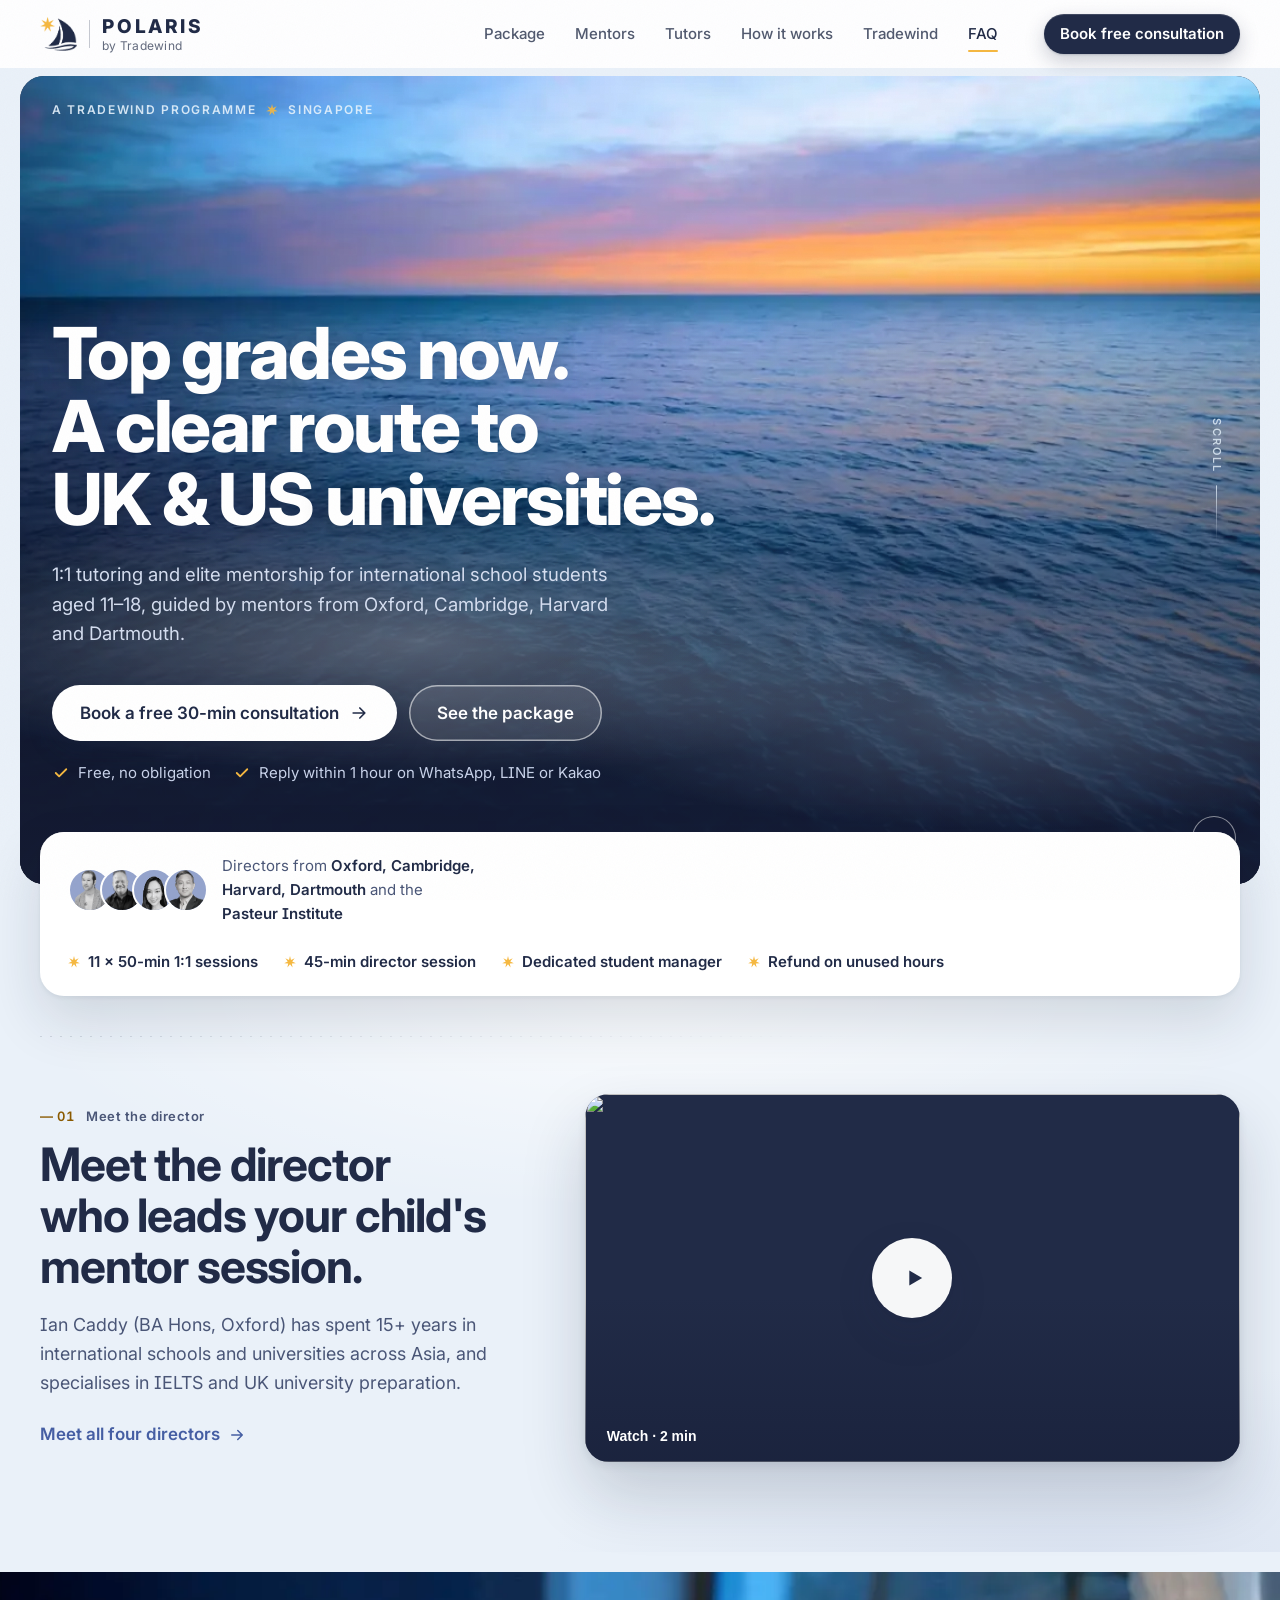
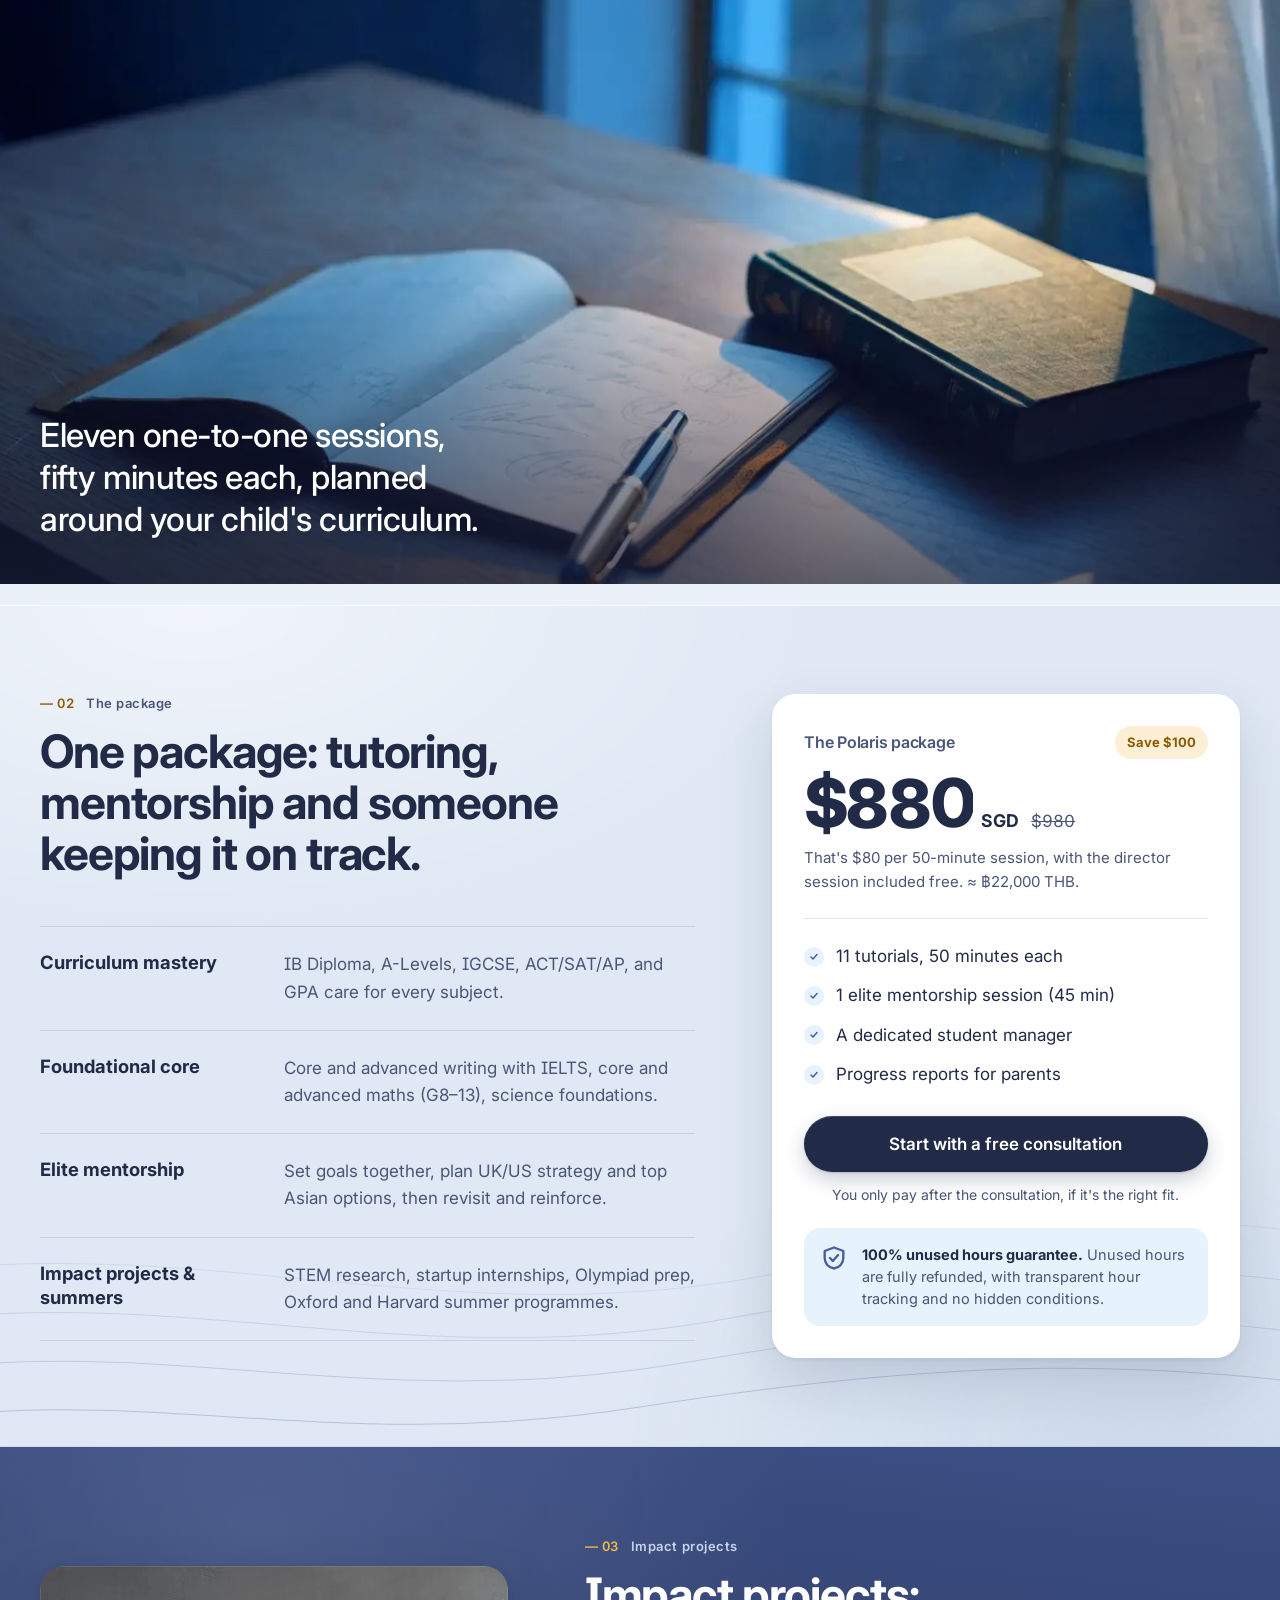
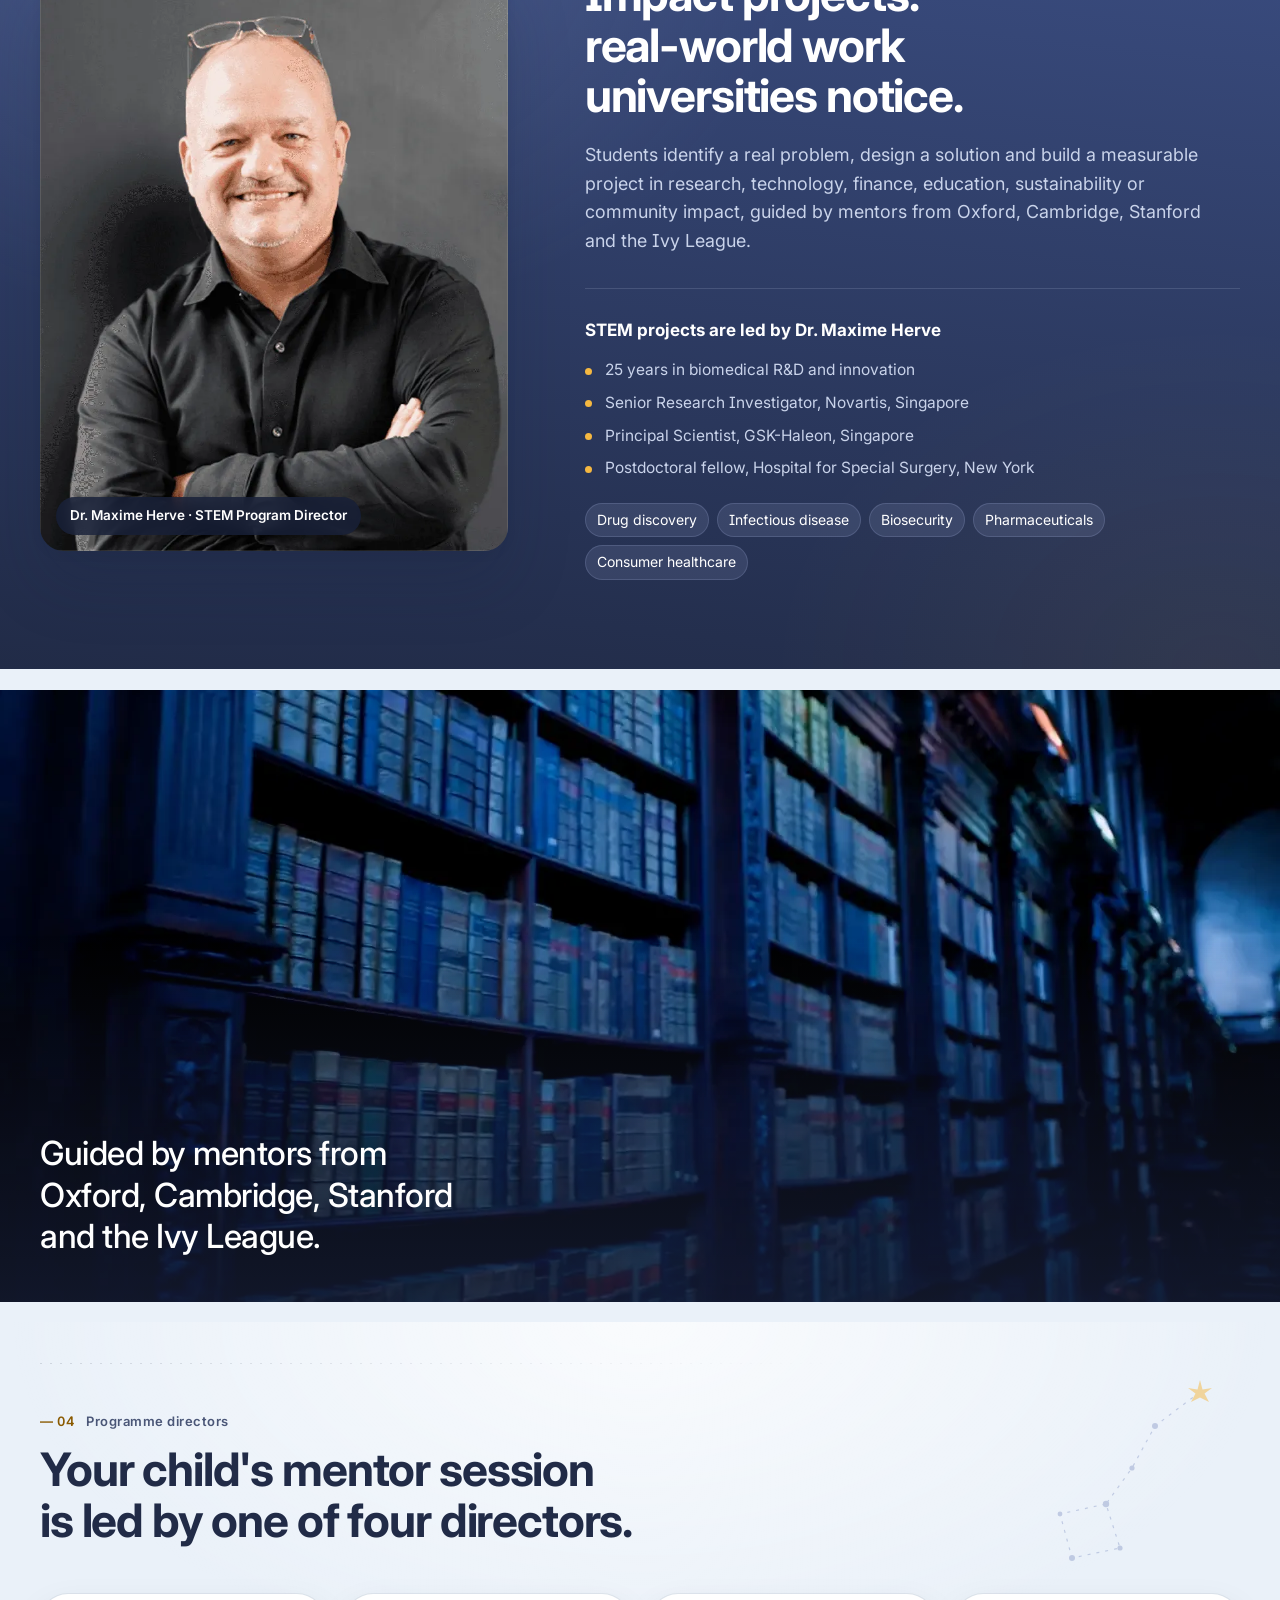
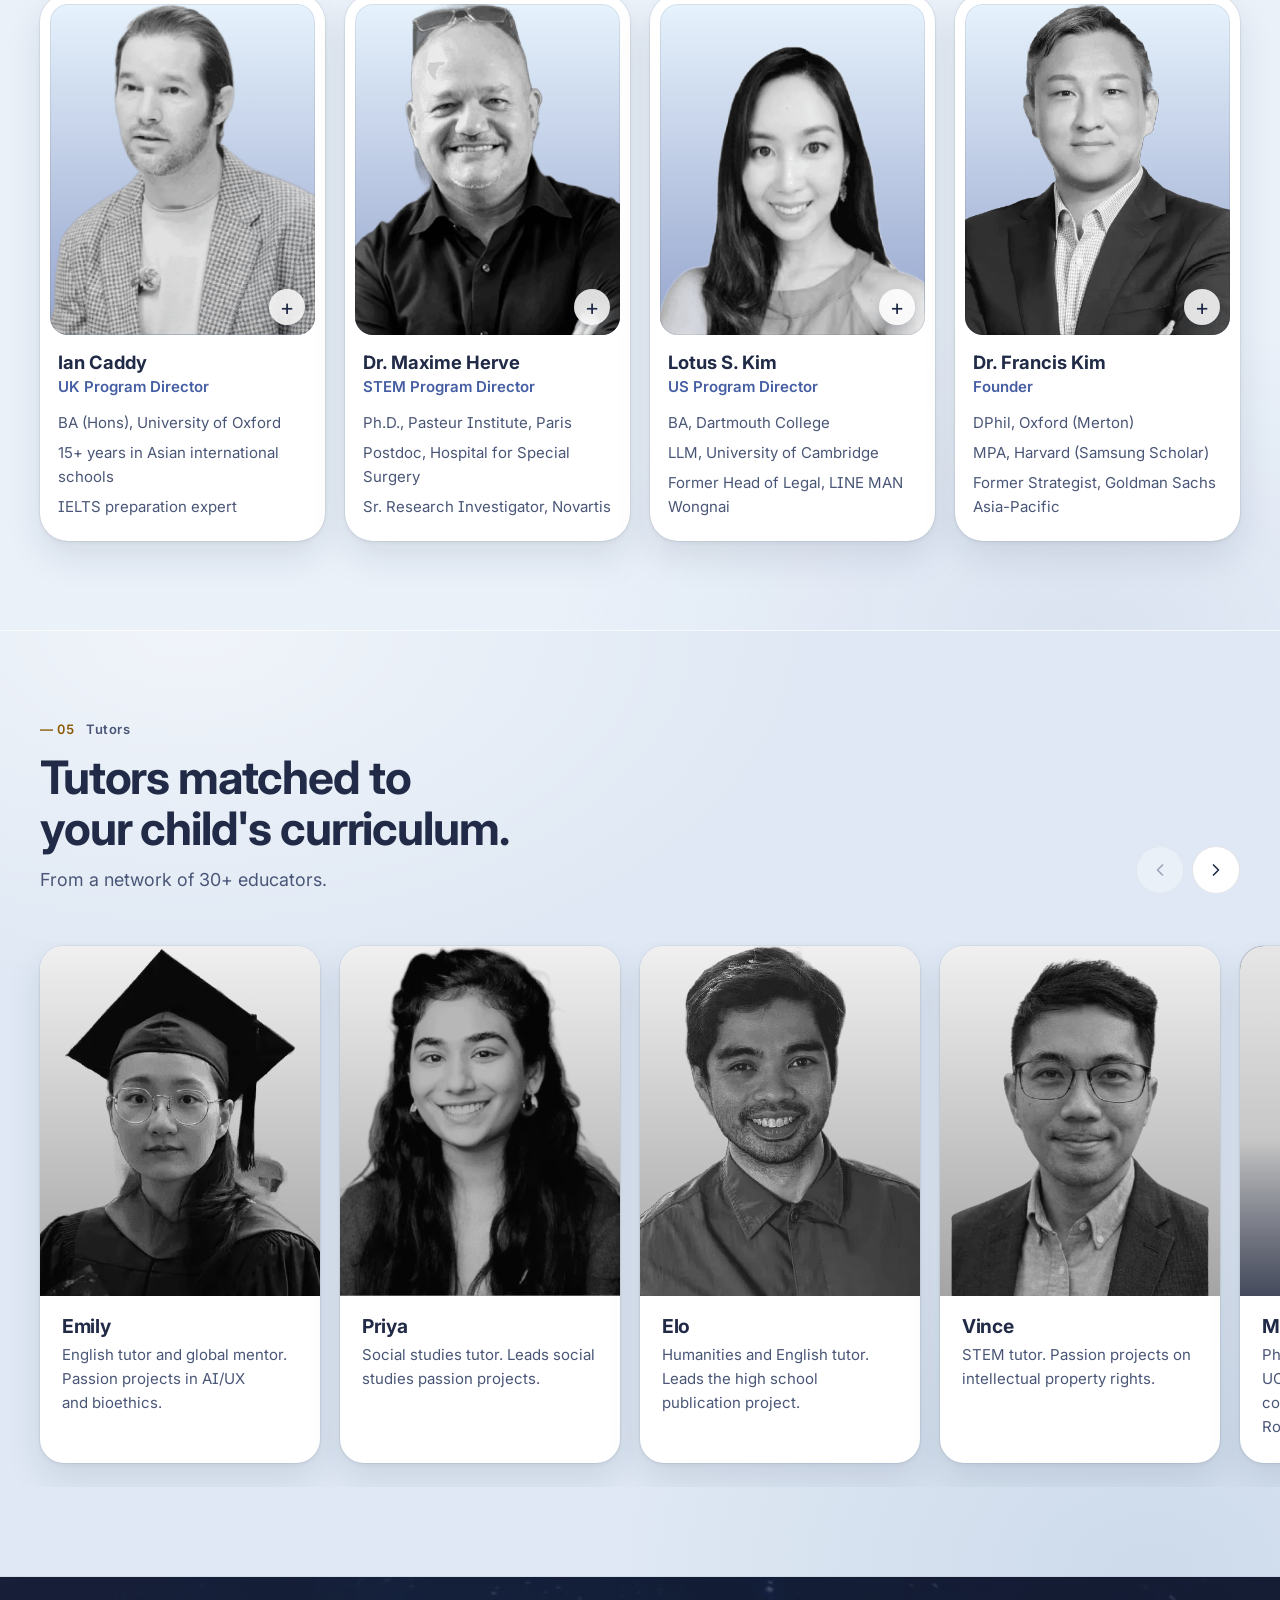
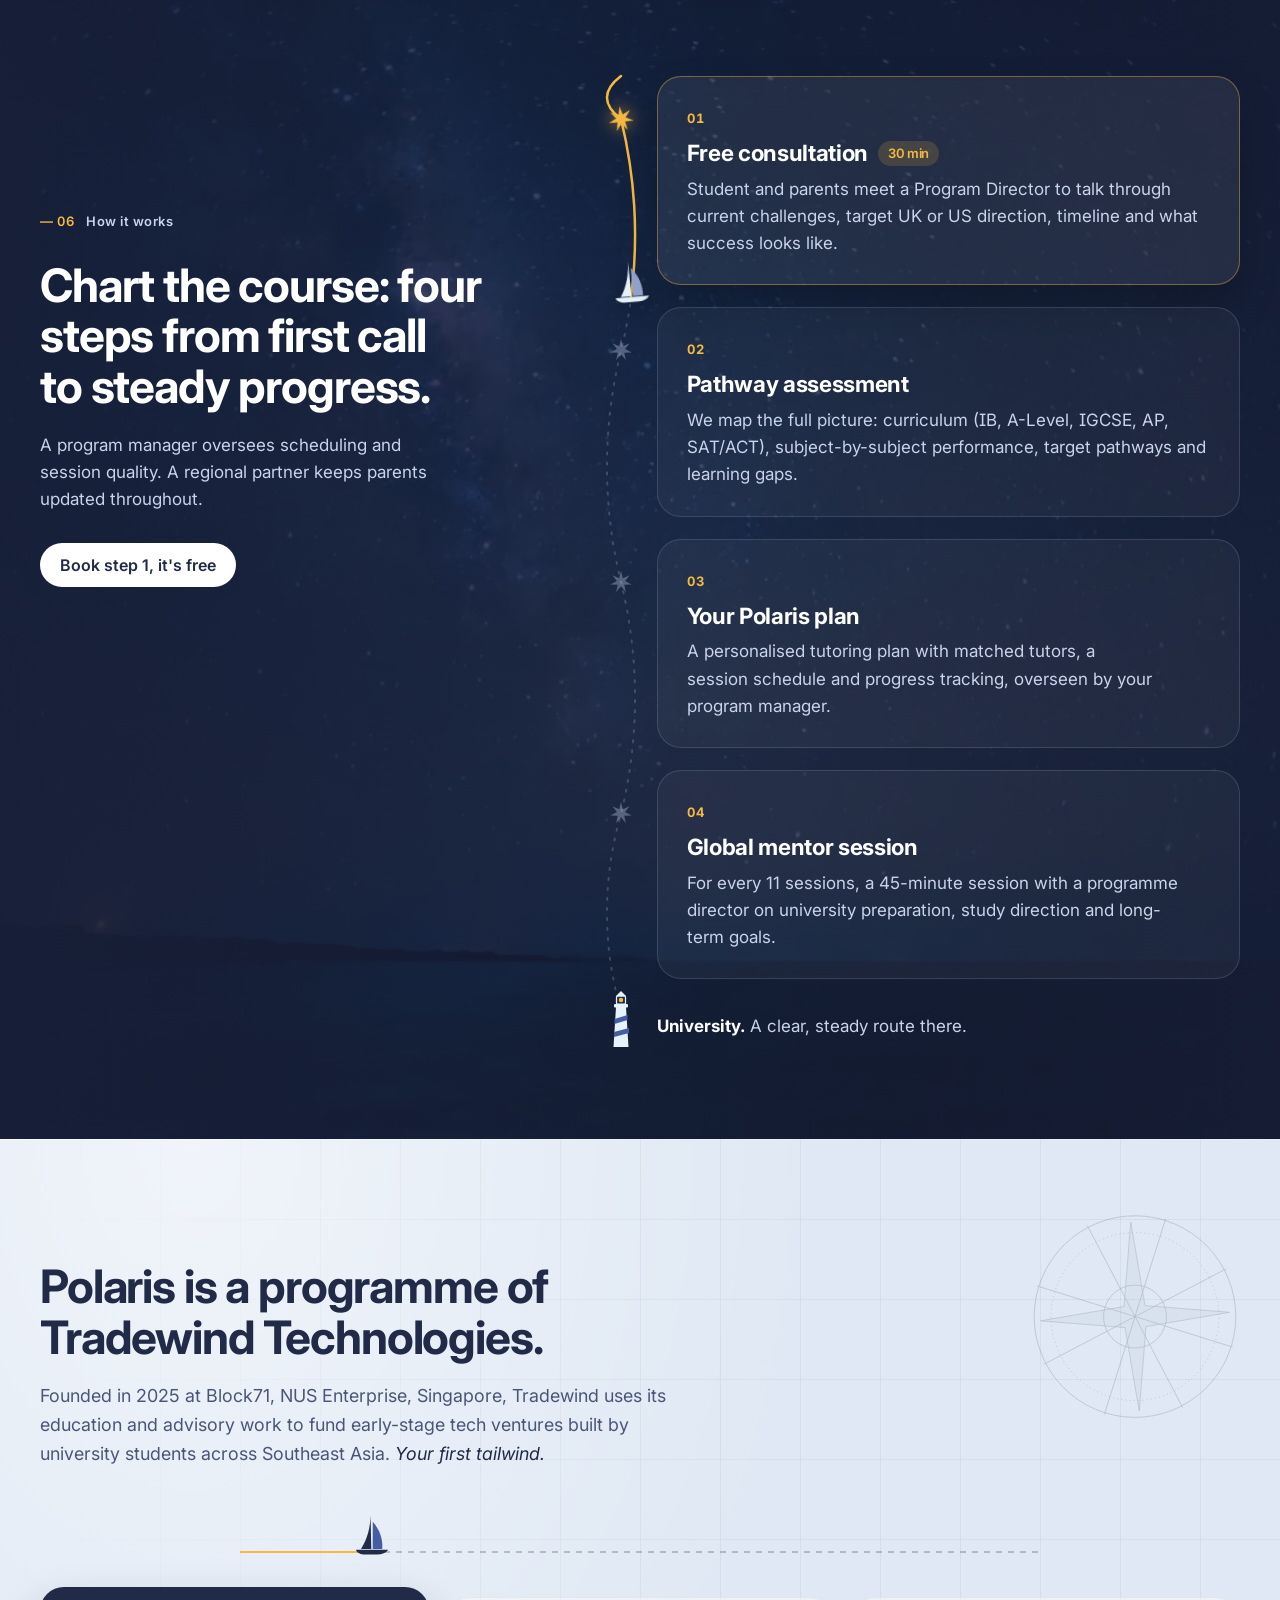
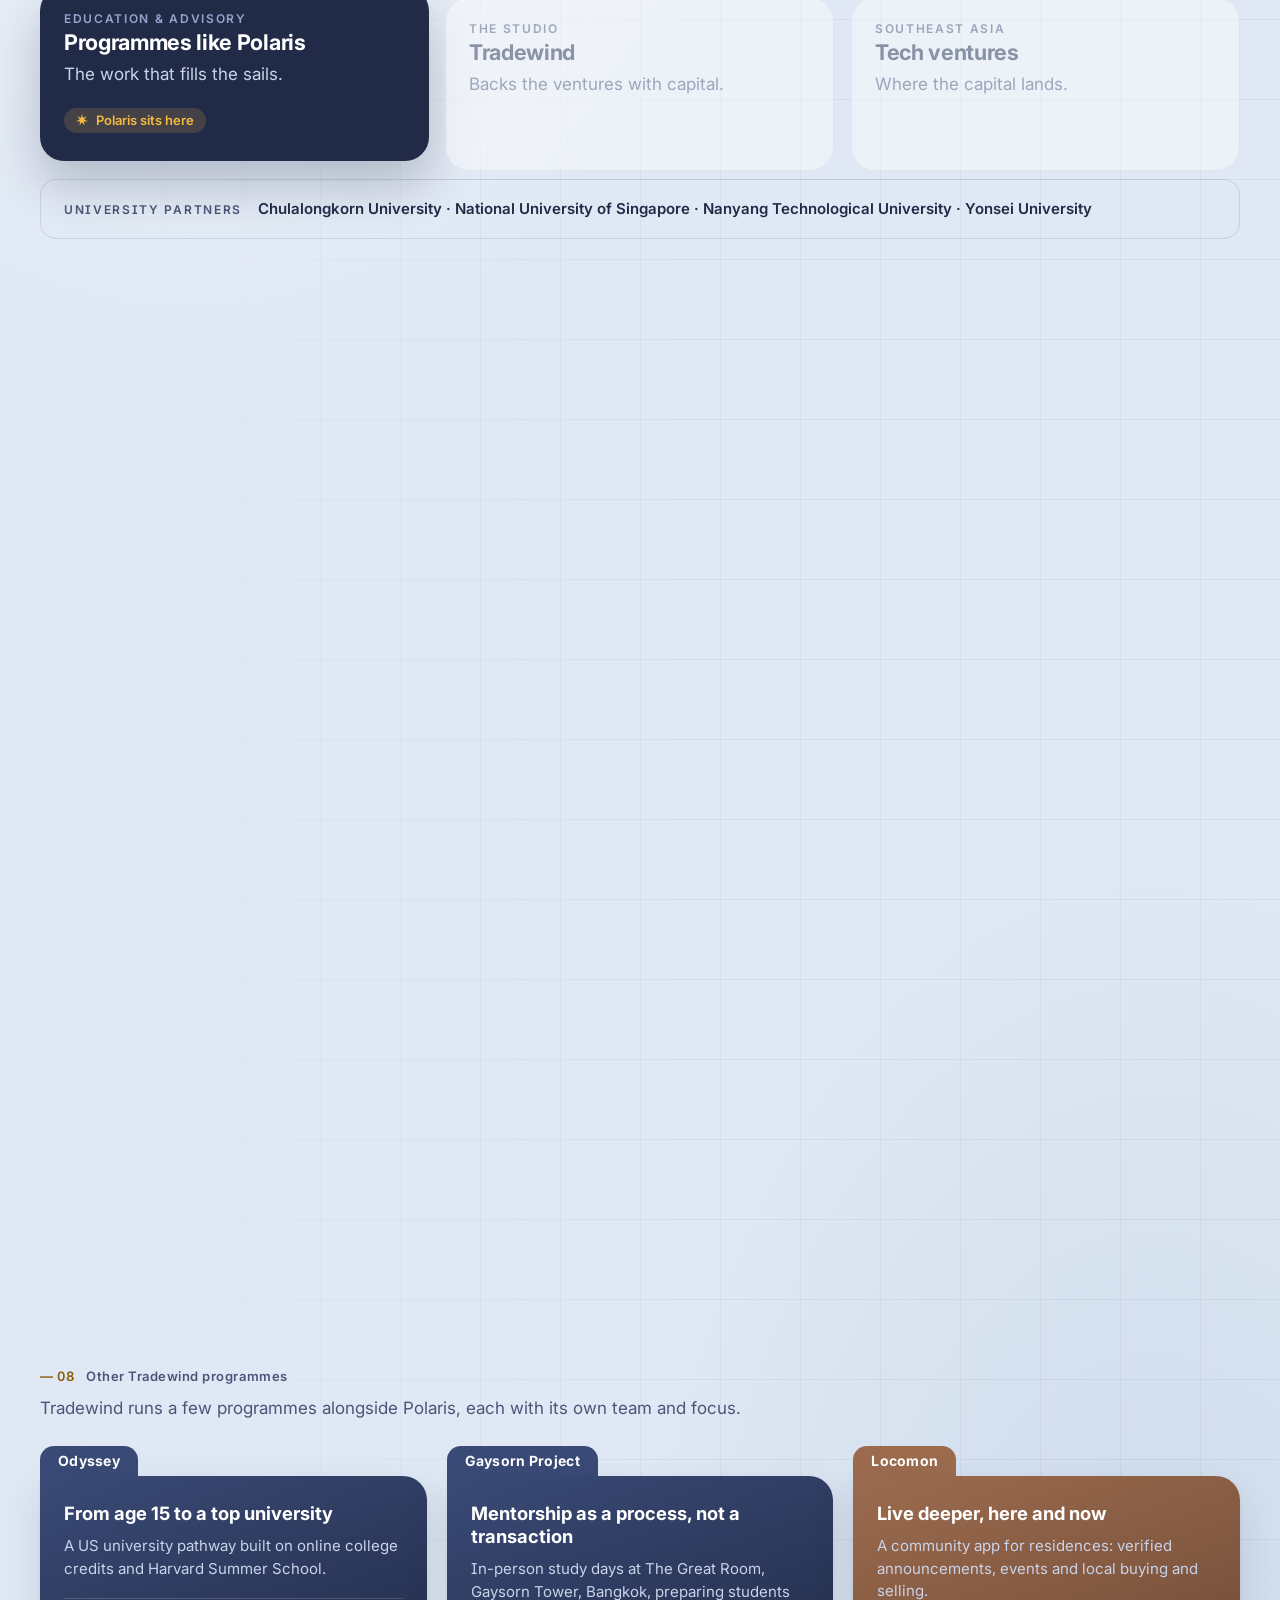
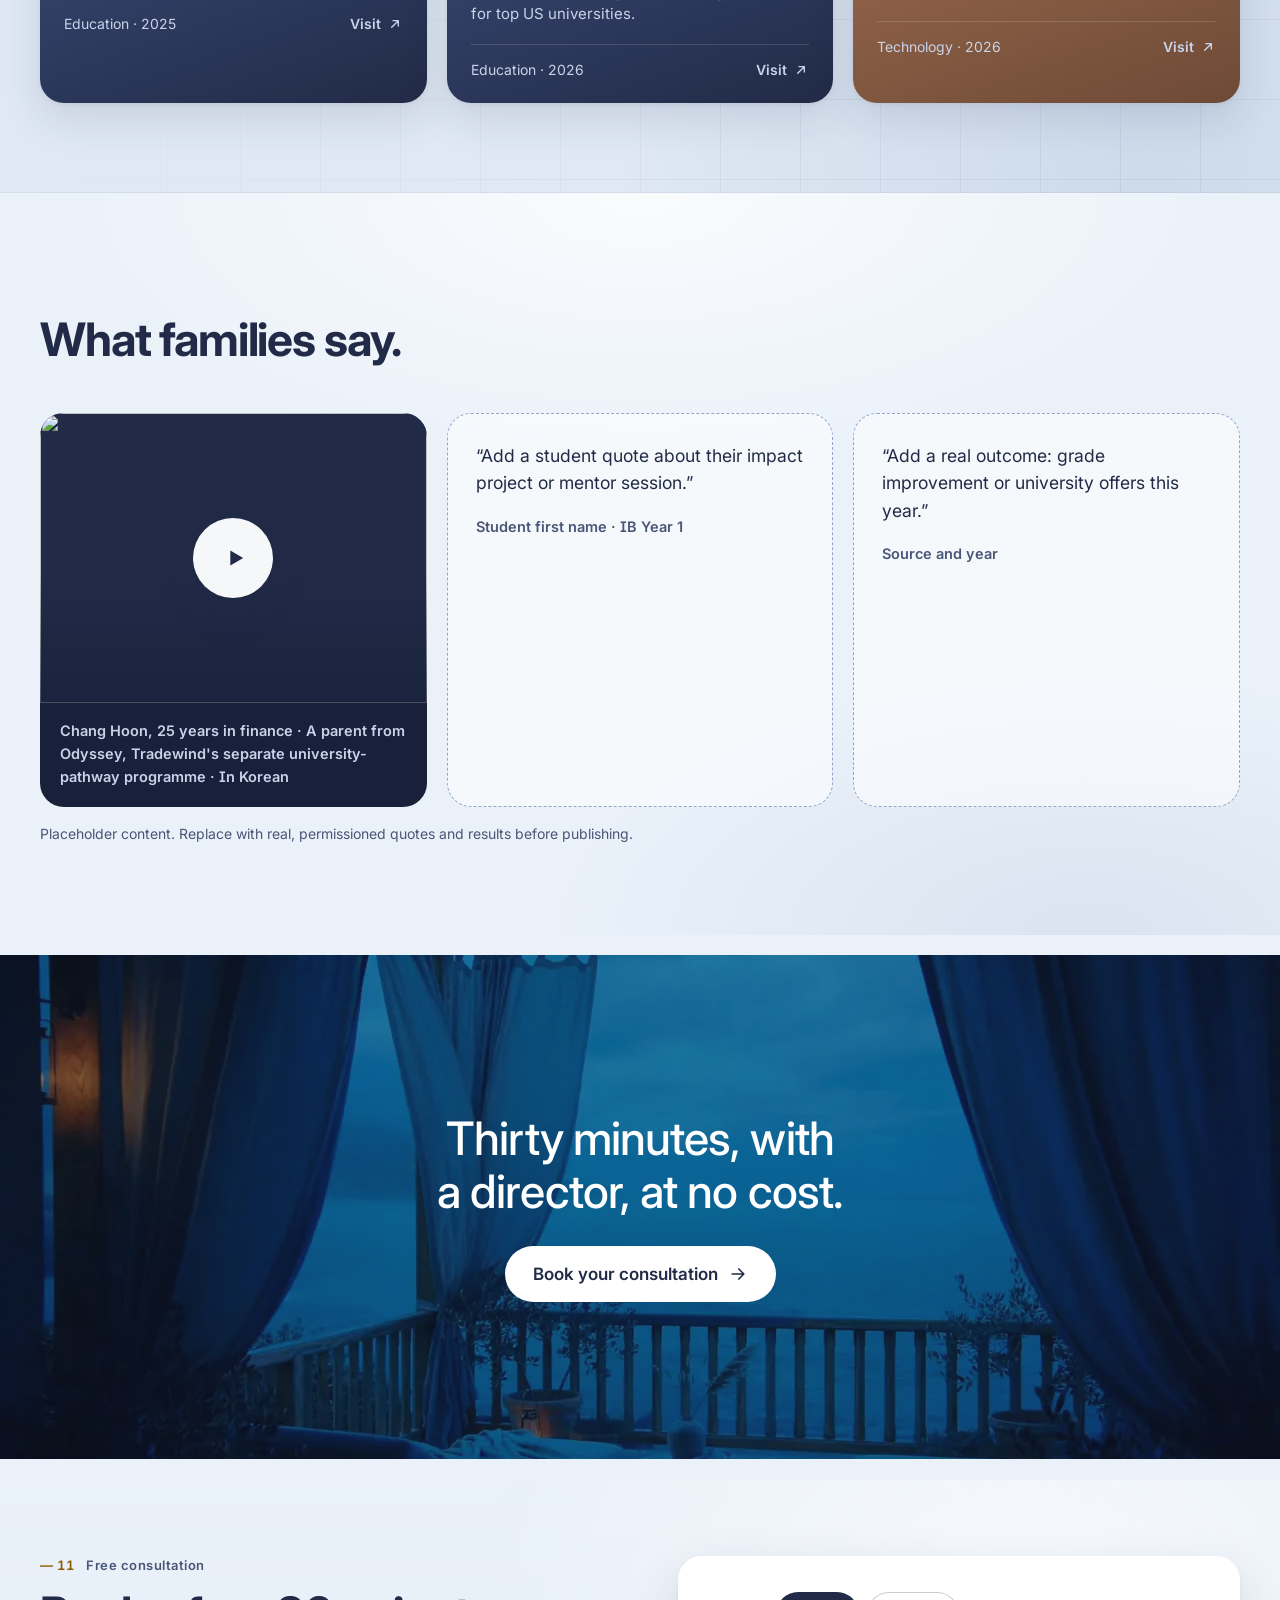
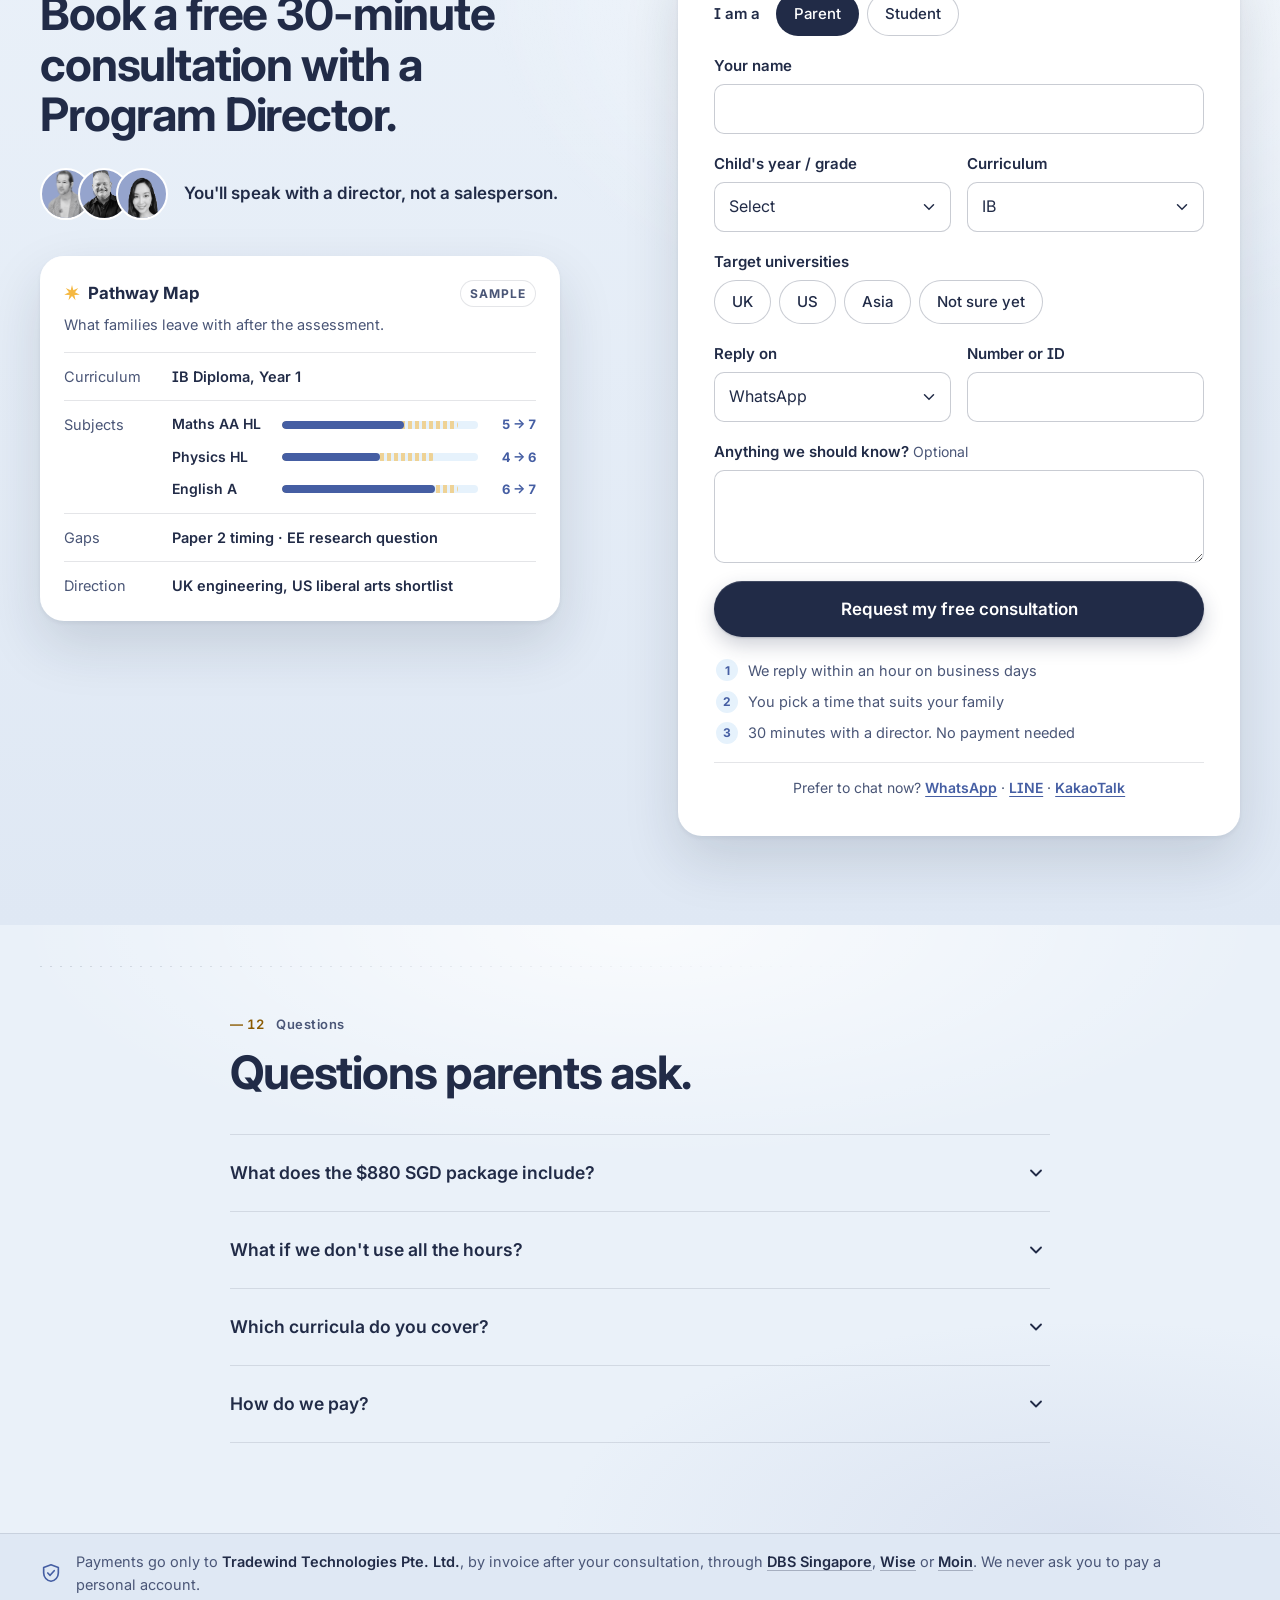
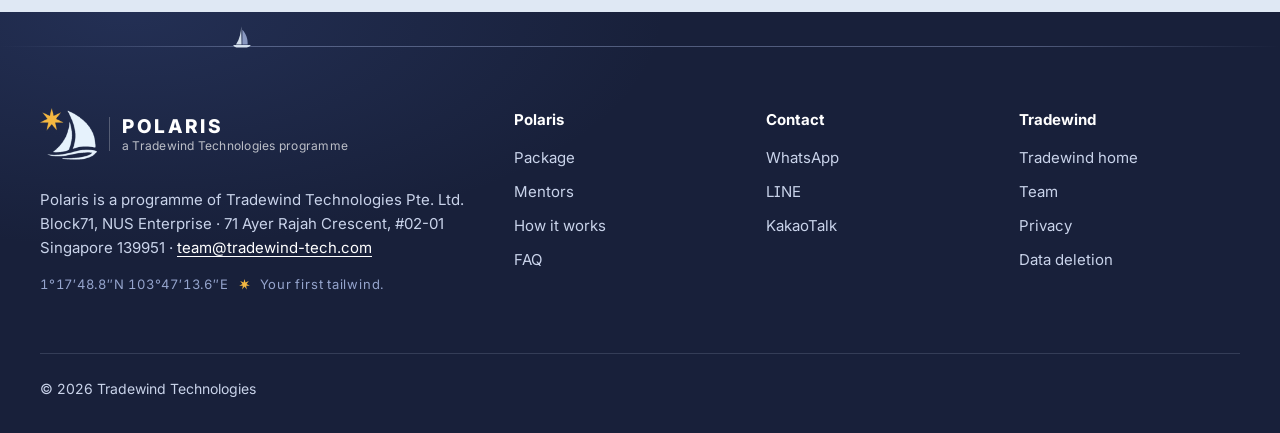
==== index.html @ 1bd97602 "First Version of the Polaris Site" ====
<!doctype html>
<html lang="en">
<head>
<meta charset="utf-8">
<meta name="viewport" content="width=device-width, initial-scale=1, viewport-fit=cover">
<title>Polaris by Tradewind | IB, A-Level & UK/US Admissions Tutoring for International School Students</title>
<meta name="description" content="1:1 tutoring and elite mentorship for international school students aged 11–18. IB, A-Level, IGCSE, AP/SAT, with mentors from Oxford, Cambridge, Harvard and Dartmouth. Book a free 30-minute consultation.">
<meta property="og:title" content="Polaris by Tradewind Technologies">
<meta property="og:description" content="Top grades now. A clear route to UK & US universities.">
<link rel="icon" href="assets/polaris-mark.png">
<meta name="theme-color" content="#212B47">
<link rel="preconnect" href="https://api.fontshare.com" crossorigin>
<link rel="preconnect" href="https://fonts.googleapis.com">
<link rel="preconnect" href="https://fonts.gstatic.com" crossorigin>
<link href="https://api.fontshare.com/v2/css?f[]=supreme@500,700,800&display=swap" rel="stylesheet">
<link href="https://fonts.googleapis.com/css2?family=Inter:wght@400;500;600;700&display=swap" rel="stylesheet">
<link rel="stylesheet" href="styles.css">
<script>document.documentElement.classList.add('js')</script>
</head>
<body>
<a class="skip" href="#main">Skip to content</a>
<div class="progress" aria-hidden="true"><span></span></div>

<svg width="0" height="0" class="sr-only" aria-hidden="true">
  <symbol id="star" viewBox="0 0 24 24"><path d="M12 0L14 7.86L21.38 4.52L16.48 10.98L23.7 14.67L15.6 14.87L17.21 22.81L12 16.6L6.79 22.81L8.4 14.87L.3 14.67L7.52 10.98L2.62 4.52L10 7.86Z"/></symbol>
  <symbol id="play" viewBox="0 0 24 24"><path d="M8 5.5v13l11-6.5Z"/></symbol>
  <symbol id="pause" viewBox="0 0 24 24"><path d="M7 5h3.5v14H7zM13.5 5H17v14h-3.5z"/></symbol>
  <symbol id="boat" viewBox="0 0 120 120"><path d="M56 6C55 38 49 68 30 98h28Z" fill="#212B47"/><path d="M62 24c18 20 28 46 26 74H62Z" fill="#3A4A76"/><path d="M16 100h88c-6 9-16 13-30 13H42c-14 0-22-4-26-13Z" fill="#212B47"/></symbol>
  <symbol id="boat-light" viewBox="0 0 120 120"><path d="M56 6C55 38 49 68 30 98h28Z" fill="#E6F2FC"/><path d="M62 24c18 20 28 46 26 74H62Z" fill="#95A4CD"/><path d="M16 100h88c-6 9-16 13-30 13H42c-14 0-22-4-26-13Z" fill="#E6F2FC"/></symbol>
  <symbol id="check" viewBox="0 0 24 24"><path d="m5 12 4.5 4.5L19 7" fill="none" stroke="currentColor" stroke-width="2.4" stroke-linecap="round" stroke-linejoin="round"/></symbol>
  <symbol id="arrow" viewBox="0 0 24 24"><path d="M5 12h14M13 6l6 6-6 6" fill="none" stroke="currentColor" stroke-width="2" stroke-linecap="round" stroke-linejoin="round"/></symbol>
</svg>

<header class="site-header" data-header>
  <div class="wrap header-inner">
    <a class="brand" href="#top" aria-label="Polaris by Tradewind, home">
      <img class="brand-logo logo-day" src="assets/polaris-mark.png" alt="" width="186" height="170"><img class="brand-logo logo-night" src="assets/polaris-mark-light.png" alt="" width="186" height="170">
      <span class="brand-rule" aria-hidden="true"></span>
      <span class="brand-text"><strong>POLARIS</strong><small>by Tradewind</small></span>
    </a>
    <nav class="nav" aria-label="Main">
      <a href="#package">Package</a>
      <a href="#mentors">Mentors</a>
      <a href="#tutors">Tutors</a>
      <a href="#how">How it works</a>
      <a href="#tradewind">Tradewind</a>
      <a href="#faq">FAQ</a>
    </nav>
    <a class="btn btn-primary btn-sm header-cta" href="#consult">Book free consultation</a>
    <button class="menu-btn" aria-expanded="false" aria-controls="mobile-menu" data-menu-btn>
      <span class="sr-only">Menu</span><span class="menu-lines" aria-hidden="true"></span>
    </button>
  </div>
  <div class="mobile-menu" id="mobile-menu" hidden data-menu>
    <a href="#package">Package</a>
    <a href="#mentors">Mentors</a>
    <a href="#tutors">Tutors</a>
    <a href="#how">How it works</a>
    <a href="#tradewind">Tradewind</a>
    <a href="#faq">FAQ</a>
  </div>
</header>

<main id="main">
<!-- HERO: inset film -->
<section class="hero" id="top">
  <div class="hero-frame">
    <video class="hero-video" data-film autoplay muted loop playsinline preload="auto" poster="assets/video/hero-poster.webp" src="assets/video/hero.mp4" aria-hidden="true"></video>
    <div class="hero-shade" aria-hidden="true"></div>
    <div class="hero-mist" aria-hidden="true"><i></i><i></i></div>
    <div class="hero-inner">
      <h1 class="hero-in">Top grades now.<br>A clear route to <span class="nowrap">UK &amp; US</span> universities.</h1>
      <p class="lede hero-in">1:1 tutoring and elite mentorship for international school students aged 11–18, guided by mentors from Oxford, Cambridge, Harvard and Dartmouth.</p>
      <div class="hero-ctas hero-in">
        <a class="btn btn-light btn-lg" href="#consult">Book a free 30-min consultation<svg class="i" aria-hidden="true"><use href="#arrow"/></svg></a>
        <a class="btn btn-glass btn-lg" href="#package">See the package</a>
      </div>
      <ul class="reassure hero-in">
        <li><svg class="i i-check" aria-hidden="true"><use href="#check"/></svg>Free, no obligation</li>
        <li><svg class="i i-check" aria-hidden="true"><use href="#check"/></svg>Reply within 1 hour on WhatsApp, LINE or Kakao</li>
      </ul>
    </div>
    <p class="hero-meta" aria-hidden="true">A Tradewind programme <svg><use href="#star"/></svg> Singapore</p>
    <p class="hero-scroll" aria-hidden="true">Scroll <span></span></p>
    <button class="film-toggle" data-film-toggle aria-label="Pause background film"><svg aria-hidden="true"><use href="#pause"/></svg></button>
  </div>
</section>

<!-- LOG LINE: what's in the package -->
<section class="log" aria-label="What the package includes">
  <div class="wrap log-inner">
    <div class="log-faces">
      <div class="faces">
        <img src="assets/ian.webp" alt="" width="44" height="44">
        <img src="assets/maxime.webp" alt="" width="44" height="44">
        <img src="assets/lotus.webp" alt="" width="44" height="44">
        <img src="assets/francis.webp" alt="" width="44" height="44">
      </div>
      <p>Directors from <strong>Oxford, Cambridge, Harvard, Dartmouth</strong> and the <strong>Pasteur Institute</strong></p>
    </div>
    <ul class="log-items">
      <li><svg aria-hidden="true"><use href="#star"/></svg>11 × 50-min 1:1 sessions</li>
      <li><svg aria-hidden="true"><use href="#star"/></svg>45-min director session</li>
      <li><svg aria-hidden="true"><use href="#star"/></svg>Dedicated student manager</li>
      <li><svg aria-hidden="true"><use href="#star"/></svg>Refund on unused hours</li>
    </ul>
  </div>
</section>

<!-- VIDEO -->
<section class="section video-sec" aria-labelledby="video-h">
  <div class="wrap video-grid">
    <div class="video-copy">
      <p class="chapter"><span>— 01</span> Meet the director</p>
      <h2 id="video-h">Meet the director who leads your child's mentor session.</h2>
      <p class="body-lg">Ian Caddy (BA Hons, Oxford) has spent 15+ years in international schools and universities across Asia, and specialises in IELTS and UK university preparation.</p>
      <a class="link-arrow" href="#mentors">Meet all four directors<svg class="i" aria-hidden="true"><use href="#arrow"/></svg></a>
    </div>
    <div class="video" data-video="F4wYb0xoaD8">
      <button class="video-facade" aria-label="Play video: Ian Caddy on the Polaris programme">
        <img src="https://i.ytimg.com/vi/F4wYb0xoaD8/hqdefault.jpg" alt="" width="480" height="360" loading="lazy">
        <span class="play" aria-hidden="true"><svg viewBox="0 0 24 24"><path d="M8 5.5v13l11-6.5Z"/></svg></span>
        <span class="video-tag">Watch · 2 min</span>
      </button>
    </div>
  </div>
</section>

<!-- INTERLUDE: study film -->
<section class="interlude" data-expand aria-label="One-to-one sessions">
  <div class="interlude-frame">
    <div class="study-stage" data-study>
      <video data-scrub muted playsinline preload="auto" poster="assets/video/study-poster.webp" src="assets/video/study.mp4" aria-hidden="true"></video>
    </div>
    <div class="interlude-shade" aria-hidden="true"></div>
    <p class="interlude-line">Eleven one-to-one sessions, fifty minutes each, planned around your child's curriculum.</p>
  </div>
</section>

<!-- PACKAGE -->
<section class="section package-sec" id="package" aria-labelledby="pkg-h">
  <div class="wrap package-grid">
    <div class="package-copy">
      <p class="chapter"><span>— 02</span> The package</p>
      <h2 id="pkg-h">One package: tutoring, mentorship and someone keeping it on track.</h2>
      <dl class="cover">
        <div class="cover-row"><dt>Curriculum mastery</dt><dd>IB Diploma, A-Levels, IGCSE, ACT/SAT/AP, and GPA care for every subject.</dd></div>
        <div class="cover-row"><dt>Foundational core</dt><dd>Core and advanced writing with IELTS, core and advanced maths (G8–13), science foundations.</dd></div>
        <div class="cover-row"><dt>Elite mentorship</dt><dd>Set goals together, plan UK/US strategy and top Asian options, then revisit and reinforce.</dd></div>
        <div class="cover-row"><dt>Impact projects &amp; summers</dt><dd>STEM research, startup internships, Olympiad prep, Oxford and Harvard summer programmes.</dd></div>
      </dl>
    </div>
    <article class="price-card" aria-labelledby="price-h">
      <div class="price-top">
        <h3 id="price-h">The Polaris package</h3>
        <span class="badge">Save $100</span>
      </div>
      <p class="price"><span class="amount" aria-label="$880">$<span class="odo" data-odo="880" aria-hidden="true">880</span></span><span class="cur">SGD</span><s aria-label="was $980">$980</s></p>
      <p class="price-sub">That's $80 per 50-minute session, with the director session included free. <span title="Approximate, based on current exchange rates">≈ ฿22,000 THB.</span></p>
      <ul class="ticks">
        <li>11 tutorials, 50 minutes each</li>
        <li>1 elite mentorship session (45 min)</li>
        <li>A dedicated student manager</li>
        <li>Progress reports for parents</li>
      </ul>
      <a class="btn btn-primary btn-block btn-lg" href="#consult">Start with a free consultation</a>
      <p class="price-note">You only pay after the consultation, if it's the right fit.</p>
      <div class="guarantee">
        <svg class="i" viewBox="0 0 24 24" aria-hidden="true"><path d="M12 3 4 6v6c0 4.5 3.4 8.3 8 9 4.6-.7 8-4.5 8-9V6Z"/><path d="m8.5 12 2.5 2.5 4.5-5"/></svg>
        <p><strong>100% unused hours guarantee.</strong> Unused hours are fully refunded, with transparent hour tracking and no hidden conditions.</p>
      </div>
    </article>
  </div>
</section>

<!-- IMPACT PROJECTS -->
<section class="section impact-sec" aria-labelledby="impact-h">
  <div class="wrap impact-grid">
    <figure class="impact-photo">
      <img src="assets/maxime-portrait.webp" alt="Dr. Maxime Herve, STEM Program Director" width="900" height="898" loading="lazy">
      <figcaption>Dr. Maxime Herve · STEM Program Director</figcaption>
    </figure>
    <div class="impact-copy">
      <p class="chapter"><span>— 03</span> Impact projects</p>
      <h2 id="impact-h">Impact projects: real-world work universities notice.</h2>
      <p class="body-lg">Students identify a real problem, design a solution and build a measurable project in research, technology, finance, education, sustainability or community impact, guided by mentors from Oxford, Cambridge, Stanford and the Ivy League.</p>
      <div class="lead">
        <p class="lead-h">STEM projects are led by Dr. Maxime Herve</p>
        <ul class="lead-list">
          <li>25 years in biomedical R&amp;D and innovation</li>
          <li>Senior Research Investigator, Novartis, Singapore</li>
          <li>Principal Scientist, GSK-Haleon, Singapore</li>
          <li>Postdoctoral fellow, Hospital for Special Surgery, New York</li>
        </ul>
        <ul class="chips" aria-label="Research areas">
          <li>Drug discovery</li><li>Infectious disease</li><li>Biosecurity</li><li>Pharmaceuticals</li><li>Consumer healthcare</li>
        </ul>
      </div>
    </div>
  </div>
</section>

<!-- INTERLUDE: library film -->
<section class="interlude" data-expand aria-label="Impact projects and research">
  <div class="interlude-frame">
    <video data-film muted loop playsinline preload="none" poster="assets/video/library-poster.webp" src="assets/video/library.mp4" aria-hidden="true"></video>
    <div class="interlude-shade" aria-hidden="true"></div>
    <p class="interlude-line">Guided by mentors from Oxford, Cambridge, Stanford and the Ivy League.</p>
  </div>
</section>

<!-- MENTORS -->
<section class="section" id="mentors" aria-labelledby="mentors-h">
  <div class="wrap">
    <p class="chapter"><span>— 04</span> Programme directors</p>
    <h2 id="mentors-h" class="section-h">Your child's mentor session is led by one of four directors.</h2>
    <div class="mentor-grid">
      <button class="mentor" type="button" data-dir="ian" aria-haspopup="dialog" aria-label="Ian Caddy, UK Program Director. Open profile">
        <span class="mentor-img"><img src="assets/ian.webp" alt="" width="900" height="818" loading="lazy"><span class="mentor-plus" aria-hidden="true">+</span></span>
        <span class="mentor-text"><span class="mentor-name">Ian Caddy</span><span class="role">UK Program Director</span>
        <span class="mentor-lines"><span>BA (Hons), University of Oxford</span><span>15+ years in Asian international schools</span><span>IELTS preparation expert</span></span></span>
      </button>
      <button class="mentor" type="button" data-dir="maxime" aria-haspopup="dialog" aria-label="Dr. Maxime Herve, STEM Program Director. Open profile">
        <span class="mentor-img"><img src="assets/maxime.webp" alt="" width="795" height="717" loading="lazy"><span class="mentor-plus" aria-hidden="true">+</span></span>
        <span class="mentor-text"><span class="mentor-name">Dr. Maxime Herve</span><span class="role">STEM Program Director</span>
        <span class="mentor-lines"><span>Ph.D., Pasteur Institute, Paris</span><span>Postdoc, Hospital for Special Surgery</span><span>Sr. Research Investigator, Novartis</span></span></span>
      </button>
      <button class="mentor" type="button" data-dir="lotus" aria-haspopup="dialog" aria-label="Lotus S. Kim, US Program Director. Open profile">
        <span class="mentor-img"><img src="assets/lotus.webp" alt="" width="577" height="900" loading="lazy"><span class="mentor-plus" aria-hidden="true">+</span></span>
        <span class="mentor-text"><span class="mentor-name">Lotus S. Kim</span><span class="role">US Program Director</span>
        <span class="mentor-lines"><span>BA, Dartmouth College</span><span>LLM, University of Cambridge</span><span>Former Head of Legal, LINE MAN Wongnai</span></span></span>
      </button>
      <button class="mentor" type="button" data-dir="francis" aria-haspopup="dialog" aria-label="Dr. Francis Kim, Founder. Open profile">
        <span class="mentor-img"><img src="assets/francis.webp" alt="" width="481" height="586" loading="lazy"><span class="mentor-plus" aria-hidden="true">+</span></span>
        <span class="mentor-text"><span class="mentor-name">Dr. Francis Kim</span><span class="role">Founder</span>
        <span class="mentor-lines"><span>DPhil, Oxford (Merton)</span><span>MPA, Harvard (Samsung Scholar)</span><span>Former Strategist, Goldman Sachs Asia-Pacific</span></span></span>
      </button>
    </div>
  </div>
</section>

<!-- TUTORS -->
<section class="section tutors-sec" id="tutors" aria-labelledby="tutors-h">
  <div class="wrap section-h-row">
    <div>
      <p class="chapter"><span>— 05</span> Tutors</p>
      <h2 id="tutors-h">Tutors matched to your child's curriculum.</h2>
      <p class="body-lg">From a network of 30+ educators.</p>
    </div>
    <div class="carousel-ctrl">
      <button class="icon-btn" data-scroll="-1" aria-label="Previous tutors"><svg class="i" viewBox="0 0 24 24" aria-hidden="true"><path d="M15 6l-6 6 6 6" fill="none" stroke="currentColor" stroke-width="2" stroke-linecap="round"/></svg></button>
      <button class="icon-btn" data-scroll="1" aria-label="Next tutors"><svg class="i" viewBox="0 0 24 24" aria-hidden="true"><path d="M9 6l6 6-6 6" fill="none" stroke="currentColor" stroke-width="2" stroke-linecap="round"/></svg></button>
    </div>
  </div>
  <div class="tutor-track" data-track tabindex="0" aria-label="Tutors, scroll horizontally">
    <article class="tutor"><img src="assets/emily.webp" alt="Emily" width="432" height="601" loading="lazy"><div class="tutor-body"><h3>Emily</h3><p>English tutor and global mentor. Passion projects in AI/UX and bioethics.</p></div></article>
    <article class="tutor"><img src="assets/priya.webp" alt="Priya" width="810" height="814" loading="lazy"><div class="tutor-body"><h3>Priya</h3><p>Social studies tutor. Leads social studies passion projects.</p></div></article>
    <article class="tutor"><img src="assets/elo.webp" alt="Elo" width="562" height="631" loading="lazy"><div class="tutor-body"><h3>Elo</h3><p>Humanities and English tutor. Leads the high school publication project.</p></div></article>
    <article class="tutor"><img src="assets/vince.webp" alt="Vince" width="420" height="555" loading="lazy"><div class="tutor-body"><h3>Vince</h3><p>STEM tutor. Passion projects on intellectual property rights.</p></div></article>
    <article class="tutor">
      <div class="video tutor-video" data-video="EfrRfchxJ2A">
        <button class="video-facade" aria-label="Play film: Michael, PhD and Lecturer at UC Berkeley">
          <img src="https://i.ytimg.com/vi/EfrRfchxJ2A/hqdefault.jpg" alt="" width="480" height="360" loading="lazy">
          <span class="play" aria-hidden="true"><svg viewBox="0 0 24 24"><path d="M8 5.5v13l11-6.5Z"/></svg></span>
        </button>
      </div>
      <div class="tutor-body"><h3>Michael</h3><p>PhD and Lecturer at UC Berkeley. English composition, linguistics and Romance languages.</p></div>
    </article>
    <article class="tutor tutor-more"><div class="tutor-body"><span class="more-num">30+</span><h3>More educators</h3><p>We match tutors to your child's curriculum and goals in the consultation.</p><a class="link-arrow link-amber" href="#consult">Get matched<svg class="i" aria-hidden="true"><use href="#arrow"/></svg></a></div></article>
  </div>
</section>

<!-- HOW IT WORKS: night sky, the voyage -->
<section class="section how-sec" id="how" aria-labelledby="how-h">
  <video class="how-film" data-film muted loop playsinline preload="none" poster="assets/video/night-sky-poster.webp" src="assets/video/night-sky.mp4" aria-hidden="true"></video>
  <div class="night-sky" aria-hidden="true"></div>
  <div class="wrap how-grid">
    <div class="how-head">
      <p class="chapter"><span>— 06</span> How it works</p>
      <h2 id="how-h">Chart the course: four steps from first call to steady progress.</h2>
      <p>A program manager oversees scheduling and session quality. A regional partner keeps parents updated throughout.</p>
      <a class="btn btn-light" href="#consult">Book step 1, it's free</a>
    </div>
    <div class="voyage" data-voyage>
      <svg class="course" data-course aria-hidden="true">
        <path class="course-wake" data-wake/>
        <path class="course-line" data-line/>
      </svg>
      <svg class="voyage-boat" data-vboat aria-hidden="true" viewBox="0 0 120 120"><use href="#boat-light"/></svg>
      <ol class="steps">
        <li class="step" data-step>
          <svg class="waypoint" aria-hidden="true"><use href="#star"/></svg>
          <span class="step-num">01</span>
          <h3>Free consultation <span class="pill">30 min</span></h3>
          <p>Student and parents meet a Program Director to talk through current challenges, target UK or US direction, timeline and what success looks like.</p>
        </li>
        <li class="step" data-step>
          <svg class="waypoint" aria-hidden="true"><use href="#star"/></svg>
          <span class="step-num">02</span>
          <h3>Pathway assessment</h3>
          <p>We map the full picture: curriculum (IB, A-Level, IGCSE, AP, SAT/ACT), subject-by-subject performance, target pathways and learning gaps.</p>
        </li>
        <li class="step" data-step>
          <svg class="waypoint" aria-hidden="true"><use href="#star"/></svg>
          <span class="step-num">03</span>
          <h3>Your Polaris plan</h3>
          <p>A personalised tutoring plan with matched tutors, a session schedule and progress tracking, overseen by your program manager.</p>
        </li>
        <li class="step" data-step>
          <svg class="waypoint" aria-hidden="true"><use href="#star"/></svg>
          <span class="step-num">04</span>
          <h3>Global mentor session</h3>
          <p>For every 11 sessions, a 45-minute session with a programme director on university preparation, study direction and long-term goals.</p>
        </li>
        <li class="harbour" data-step>
          <svg class="harbour-light" viewBox="0 0 80 120" aria-hidden="true"><path d="M30 40h20l5 80H25Z" fill="#E6F2FC"/><path d="M27 64 53 56v10L27 74Zm-1 26 30-8v10l-30 8Z" fill="#455EA3"/><rect x="26" y="34" width="28" height="7" rx="2" fill="#E6F2FC"/><rect x="31" y="18" width="18" height="16" rx="2" fill="#212B47" stroke="#E6F2FC" stroke-width="2.5"/><circle class="harbour-lamp" cx="40" cy="26" r="4.5" fill="#F5B841"/><path d="M30 18 40 8l10 10Z" fill="#E6F2FC"/></svg>
          <p><strong>University.</strong> A clear, steady route there.</p>
        </li>
      </ol>
    </div>
  </div>
</section>

<!-- TRADEWIND: the company behind Polaris -->
<section class="section tw-sec" id="tradewind" aria-labelledby="tw-h">
  <div class="wrap">
    <div class="tw-pin" data-tw-pin>
      <div class="tw-sticky">
        <svg class="tw-compass" viewBox="0 0 200 200" aria-hidden="true"><g fill="none" stroke="#212B47" stroke-width=".6"><circle cx="100" cy="100" r="96"/><circle cx="100" cy="100" r="80" stroke-dasharray="1 3"/><circle cx="100" cy="100" r="30"/><path d="M100 2v196M2 100h196M31 31l138 138M169 31 31 169"/></g><path class="tw-needle" d="M100 10 110 90 190 100 110 110 100 190 90 110 10 100 90 90Z" fill="#212B47" fill-opacity=".14" stroke="#212B47" stroke-width=".6"/></svg>
        <div class="tw-head">
          <p class="chapter"><span>— 07</span> Who runs Polaris</p>
          <h2 id="tw-h">Polaris is a programme of Tradewind Technologies.</h2>
          <p class="body-lg">Founded in 2025 at Block71, NUS Enterprise, Singapore, Tradewind uses its education and advisory work to fund early-stage tech ventures built by university students across Southeast Asia. <em>Your first tailwind.</em></p>
        </div>
        <div class="tw-voyage">
          <div class="tw-track" aria-hidden="true">
            <span class="tw-trail" data-tw-trail></span>
            <svg class="tw-sail" data-tw-sail viewBox="0 0 120 120"><path d="M56 6C55 38 49 68 30 98h28Z" fill="#212B47"/><path d="M62 24c18 20 28 46 26 74H62Z" fill="#455EA3"/><path d="M16 100h88c-6 9-16 13-30 13H42c-14 0-22-4-26-13Z" fill="#212B47"/></svg>
          </div>
          <ol class="tw-model" data-model>
            <li class="tw-step is-polaris" data-tw-stage>
              <span class="tw-region">Education &amp; advisory</span>
              <h3>Programmes like Polaris</h3>
              <p>The work that fills the sails.</p>
              <span class="tw-tag"><svg aria-hidden="true"><use href="#star"/></svg>Polaris sits here</span>
            </li>
            <li class="tw-step" data-tw-stage>
              <span class="tw-region">The studio</span>
              <h3>Tradewind</h3>
              <p>Backs the ventures with capital.</p>
            </li>
            <li class="tw-step" data-tw-stage>
              <span class="tw-region">Southeast Asia</span>
              <h3>Tech ventures</h3>
              <p>Where the capital lands.</p>
            </li>
          </ol>
        </div>
    <p class="tw-partners"><span>University partners</span>Chulalongkorn University · National University of Singapore · Nanyang Technological University · Yonsei University</p>
      </div>
    </div>

    <p class="chapter tw-sub"><span>— 08</span> Other Tradewind programmes</p>
    <p class="tw-note">Tradewind runs a few programmes alongside Polaris, each with its own team and focus.</p>
    <div class="tw-folders">
      <a class="folder" href="https://www.tradewind-tech.com/odyssey-home" target="_blank" rel="noopener">
        <span class="folder-tab">Odyssey</span>
        <span class="folder-body">
          <strong>From age 15 to a top university</strong>
          <span class="folder-desc">A US university pathway built on online college credits and Harvard Summer School.</span>
          <span class="folder-meta"><span>Education · 2025</span><span class="folder-go">Visit<svg viewBox="0 0 24 24" aria-hidden="true"><path d="M7 17 17 7M9 7h8v8"/></svg></span></span>
        </span>
      </a>
      <a class="folder" href="https://www.tradewind-tech.com/odsybk" target="_blank" rel="noopener">
        <span class="folder-tab">Gaysorn Project</span>
        <span class="folder-body">
          <strong>Mentorship as a process, not a transaction</strong>
          <span class="folder-desc">In-person study days at The Great Room, Gaysorn Tower, Bangkok, preparing students for top US universities.</span>
          <span class="folder-meta"><span>Education · 2026</span><span class="folder-go">Visit<svg viewBox="0 0 24 24" aria-hidden="true"><path d="M7 17 17 7M9 7h8v8"/></svg></span></span>
        </span>
      </a>
      <a class="folder folder-tech" href="https://locomon.org/" target="_blank" rel="noopener">
        <span class="folder-tab">Locomon</span>
        <span class="folder-body">
          <strong>Live deeper, here and now</strong>
          <span class="folder-desc">A community app for residences: verified announcements, events and local buying and selling.</span>
          <span class="folder-meta"><span>Technology · 2026</span><span class="folder-go">Visit<svg viewBox="0 0 24 24" aria-hidden="true"><path d="M7 17 17 7M9 7h8v8"/></svg></span></span>
        </span>
      </a>
    </div>
  </div>
</section>

<!-- RESULTS: rendered from RESULTS in main.js, hidden until real data is added -->
<section class="section results-sec" id="results" aria-labelledby="res-h" hidden data-results>
  <p class="sample-banner" hidden data-sample-banner>Sample layout · add real Polaris results to RESULTS in main.js · shown only on localhost until then</p>
  <div class="wrap">
    <p class="chapter"><span>— 09</span> Results</p>
    <h2 id="res-h" class="section-h">Where Polaris students go next.</h2>
  </div>
  <div class="res-marquee" data-res-marquee hidden><ul class="res-track" data-res-track aria-hidden="true"></ul></div>
  <div class="wrap res-grid" data-res-grid></div>
</section>

<!-- PROOF (placeholders until real content is collected) -->
<section class="section proof-sec" aria-labelledby="proof-h">
  <div class="wrap">
    <p class="chapter"><span>— 10</span> Families</p>
    <h2 id="proof-h" class="section-h">What families say.</h2>
    <div class="proof-grid">
      <figure class="quote quote-film">
        <div class="video" data-video="znNMSONbLl0">
          <button class="video-facade" aria-label="Play film: Chang Hoon, a parent from Odyssey, a separate Tradewind programme">
            <img src="https://i.ytimg.com/vi/znNMSONbLl0/hqdefault.jpg" alt="" width="480" height="360" loading="lazy">
            <span class="play" aria-hidden="true"><svg viewBox="0 0 24 24"><path d="M8 5.5v13l11-6.5Z"/></svg></span>
          </button>
        </div>
        <figcaption>Chang Hoon, 25 years in finance · A parent from Odyssey, Tradewind's separate university-pathway programme · In Korean</figcaption>
      </figure>
      <figure class="quote is-placeholder"><blockquote>“Add a student quote about their impact project or mentor session.”</blockquote><figcaption>Student first name · IB Year 1</figcaption></figure>
      <figure class="quote is-placeholder"><blockquote>“Add a real outcome: grade improvement or university offers this year.”</blockquote><figcaption>Source and year</figcaption></figure>
    </div>
    <p class="placeholder-note">Placeholder content. Replace with real, permissioned quotes and results before publishing.</p>
  </div>
</section>

<!-- CONSULT -->
<!-- CONSULT BAND: terrace film -->
<section class="interlude consult-band" data-expand aria-label="Free consultation">
  <div class="interlude-frame">
    <video data-film muted loop playsinline preload="none" poster="assets/video/terrace-poster.webp" src="assets/video/terrace.mp4" aria-hidden="true"></video>
    <div class="interlude-shade" aria-hidden="true"></div>
    <div class="band-copy">
      <p class="band-kicker">Thirty minutes, with a director, at no cost.</p>
      <a class="btn btn-light btn-lg" href="#consult">Book your consultation<svg class="i" aria-hidden="true"><use href="#arrow"/></svg></a>
    </div>
  </div>
</section>

<section class="section consult-sec" id="consult" aria-labelledby="consult-h">
  <div class="wrap consult-grid">
    <div class="consult-copy">
      <p class="chapter"><span>— 11</span> Free consultation</p>
      <h2 id="consult-h">Book a free 30-minute consultation with a Program Director.</h2>
      <div class="directors">
        <div class="faces faces-lg">
          <img src="assets/ian.webp" alt="" width="52" height="52">
          <img src="assets/maxime.webp" alt="" width="52" height="52">
          <img src="assets/lotus.webp" alt="" width="52" height="52">
        </div>
        <p>You'll speak with a director, not a salesperson.</p>
      </div>

      <figure class="map" aria-label="Sample pathway map">
        <figcaption class="map-head">
          <span class="map-title"><svg aria-hidden="true"><use href="#star"/></svg>Pathway Map</span>
          <span class="map-tag">Sample</span>
        </figcaption>
        <p class="map-intro">What families leave with after the assessment.</p>
        <div class="map-rows">
          <div class="map-row"><span>Curriculum</span><strong>IB Diploma, Year 1</strong></div>
          <div class="map-row map-subjects">
            <span>Subjects</span>
            <div class="bars">
              <div class="bar"><em>Maths AA HL</em><i style="--now:.62;--goal:.9"></i><b>5 → 7</b></div>
              <div class="bar"><em>Physics HL</em><i style="--now:.5;--goal:.78"></i><b>4 → 6</b></div>
              <div class="bar"><em>English A</em><i style="--now:.78;--goal:.9"></i><b>6 → 7</b></div>
            </div>
          </div>
          <div class="map-row"><span>Gaps</span><strong>Paper 2 timing · EE research question</strong></div>
          <div class="map-row"><span>Direction</span><strong>UK engineering, US liberal arts shortlist</strong></div>
        </div>
      </figure>
    </div>

    <form class="form" data-form novalidate>
      <fieldset class="seg">
        <legend>I am a</legend>
        <label><input type="radio" name="who" value="Parent" checked><span>Parent</span></label>
        <label><input type="radio" name="who" value="Student"><span>Student</span></label>
      </fieldset>
      <div class="field">
        <label for="f-name">Your name</label>
        <input id="f-name" name="name" autocomplete="name" required aria-describedby="e-name">
        <p class="err" id="e-name">Please enter your name.</p>
      </div>
      <div class="row">
        <div class="field">
          <label for="f-grade">Child's year / grade</label>
          <select id="f-grade" name="grade" required aria-describedby="e-grade">
            <option value="">Select</option><option>Grade 6–8</option><option>Grade 9–10</option><option>Grade 11–12 / IB DP</option><option>Gap year</option>
          </select>
          <p class="err" id="e-grade">Please choose a grade.</p>
        </div>
        <div class="field">
          <label for="f-cur">Curriculum</label>
          <select id="f-cur" name="curriculum">
            <option>IB</option><option>A-Level / IGCSE</option><option>American (AP)</option><option>Other / not sure</option>
          </select>
        </div>
      </div>
      <fieldset class="field checks-field">
        <legend class="label">Target universities</legend>
        <div class="checks">
          <label><input type="checkbox" name="target" value="UK"><span>UK</span></label>
          <label><input type="checkbox" name="target" value="US"><span>US</span></label>
          <label><input type="checkbox" name="target" value="Asia"><span>Asia</span></label>
          <label><input type="checkbox" name="target" value="Not sure"><span>Not sure yet</span></label>
        </div>
      </fieldset>
      <div class="row">
        <div class="field">
          <label for="f-ch">Reply on</label>
          <select id="f-ch" name="channel"><option>WhatsApp</option><option>LINE</option><option>KakaoTalk</option><option>Email</option></select>
        </div>
        <div class="field">
          <label for="f-contact">Number or ID</label>
          <input id="f-contact" name="contact" required autocomplete="tel" aria-describedby="e-contact">
          <p class="err" id="e-contact">We need this to reply.</p>
        </div>
      </div>
      <div class="field">
        <label for="f-msg">Anything we should know? <span class="opt">Optional</span></label>
        <textarea id="f-msg" name="message" rows="3"></textarea>
      </div>
      <button class="btn btn-primary btn-block btn-lg" type="submit" data-submit>
        <span class="btn-label">Request my free consultation</span>
        <span class="spinner" aria-hidden="true"></span>
      </button>
      <ol class="next">
        <li><span>1</span>We reply within an hour on business days</li>
        <li><span>2</span>You pick a time that suits your family</li>
        <li><span>3</span>30 minutes with a director. No payment needed</li>
      </ol>
      <p class="form-foot">Prefer to chat now?
        <a href="https://wa.me/" data-wa target="_blank" rel="noopener">WhatsApp</a> ·
        <a href="https://line.me/ti/g/WuUfhpwdzJ" target="_blank" rel="noopener">LINE</a> ·
        <a href="http://pf.kakao.com/_fJNsn" target="_blank" rel="noopener">KakaoTalk</a>
      </p>
      <div class="form-done" hidden tabindex="-1" role="status">
        <svg class="i" aria-hidden="true"><use href="#check"/></svg>
        <p><strong>Thanks, we've got it.</strong> A Program Director will message you within an hour during business days.</p>
      </div>
    </form>
  </div>
</section>

<!-- FAQ -->
<section class="section faq-sec" id="faq" aria-labelledby="faq-h">
  <div class="wrap faq-wrap">
    <p class="chapter"><span>— 12</span> Questions</p>
    <h2 id="faq-h">Questions parents ask.</h2>
    <div class="faq">
      <details><summary>What does the $880 SGD package include?</summary><div class="faq-a"><p>Eleven 1:1 tutorials of 50 minutes, one free 45-minute session with a programme director, a dedicated student manager and progress reports.</p></div></details>
      <details><summary>What if we don't use all the hours?</summary><div class="faq-a"><p>Unused tutoring hours are fully refunded. You can see hours used at any time.</p></div></details>
      <details><summary>Which curricula do you cover?</summary><div class="faq-a"><p>IB Diploma, A-Levels, IGCSE, AP, SAT/ACT, plus writing, IELTS, maths and science foundations for grades 8–13.</p></div></details>
      <details><summary>How do we pay?</summary><div class="faq-a"><p>After your consultation we send an invoice. You can pay by bank transfer to DBS Singapore, or through Wise or Moin.</p></div></details>
    </div>
  </div>
</section>
</main>

<aside class="paybar" aria-label="How payment works">
  <div class="wrap paybar-inner">
    <svg class="paybar-icon" viewBox="0 0 24 24" aria-hidden="true"><path d="M12 3 4 6v6c0 4.5 3.4 8.3 8 9 4.6-.7 8-4.5 8-9V6Z"/><path d="m8.5 12 2.5 2.5 4.5-5"/></svg>
    <p>Payments go only to <strong>Tradewind Technologies Pte. Ltd.</strong>, by invoice after your consultation, through
      <a href="https://www.dbs.com.sg" target="_blank" rel="noopener">DBS Singapore</a>,
      <a href="https://wise.com" target="_blank" rel="noopener">Wise</a> or
      <a href="https://www.themoin.com" target="_blank" rel="noopener">Moin</a>.
      <span class="paybar-note">We never ask you to pay a personal account.</span></p>
  </div>
</aside>

<footer class="footer">
  <div class="horizon" aria-hidden="true">
    <svg class="horizon-sail" viewBox="0 0 120 120"><path d="M56 6C55 38 49 68 30 98h28Z" fill="#E6F2FC"/><path d="M62 24c18 20 28 46 26 74H62Z" fill="#95A4CD"/><path d="M16 100h88c-6 9-16 13-30 13H42c-14 0-22-4-26-13Z" fill="#E6F2FC"/></svg>
  </div>
  <div class="wrap footer-grid">
    <div>
      <a class="brand brand-light" href="#top" aria-label="Polaris, back to top">
        <img class="brand-logo" src="assets/polaris-mark-light.png" alt="" width="186" height="170" loading="lazy">
        <span class="brand-rule" aria-hidden="true"></span>
        <span class="brand-text"><strong>POLARIS</strong><small>a Tradewind Technologies programme</small></span>
      </a>
      <p class="footer-addr">Polaris is a programme of Tradewind Technologies Pte. Ltd.<br>Block71, NUS Enterprise · 71 Ayer Rajah Crescent, #02-01<br>Singapore 139951 · <a href="mailto:team@tradewind-tech.com">team@tradewind-tech.com</a></p>
      <p class="footer-coords">1°17′48.8″N 103°47′13.6″E <svg aria-hidden="true"><use href="#star"/></svg> Your first tailwind.</p>
    </div>
    <nav aria-label="Footer">
      <p class="footer-h">Polaris</p>
      <a href="#package">Package</a><a href="#mentors">Mentors</a><a href="#how">How it works</a><a href="#faq">FAQ</a>
    </nav>
    <nav aria-label="Contact">
      <p class="footer-h">Contact</p>
      <a href="https://wa.me/" data-wa>WhatsApp</a><a href="https://line.me/ti/g/WuUfhpwdzJ">LINE</a><a href="http://pf.kakao.com/_fJNsn">KakaoTalk</a>
    </nav>
    <nav aria-label="Company">
      <p class="footer-h">Tradewind</p>
      <a href="https://www.tradewind-tech.com/">Tradewind home</a><a href="https://www.tradewind-tech.com/team">Team</a><a href="https://www.tradewind-tech.com/privacy">Privacy</a><a href="https://www.tradewind-tech.com/data-deletion">Data deletion</a>
    </nav>
  </div>
  <div class="wrap footer-bottom"><p>© 2026 Tradewind Technologies</p></div>
</footer>

<!-- Desktop chat launcher -->
<div class="chat" data-chat>
  <div class="chat-pop" id="chat-pop">
    <a class="chat-btn wa" href="https://wa.me/" data-wa target="_blank" rel="noopener">WhatsApp</a>
    <a class="chat-btn line" href="https://line.me/ti/g/WuUfhpwdzJ" target="_blank" rel="noopener">LINE</a>
    <a class="chat-btn kakao" href="http://pf.kakao.com/_fJNsn" target="_blank" rel="noopener">KakaoTalk</a>
  </div>
  <button class="chat-fab" aria-expanded="false" aria-controls="chat-pop" data-chat-btn>
    <svg class="i i-chat" viewBox="0 0 24 24" aria-hidden="true"><path d="M4 5h16v11H9l-5 4Z" fill="none" stroke="currentColor" stroke-width="2" stroke-linejoin="round"/></svg>
    <svg class="i i-x" viewBox="0 0 24 24" aria-hidden="true"><path d="M6 6l12 12M18 6 6 18" fill="none" stroke="currentColor" stroke-width="2" stroke-linecap="round"/></svg>
    <span class="chat-label">Chat with us</span>
  </button>
</div>

<!-- Mobile booking bar -->
<div class="dock" data-dock>
  <a class="btn btn-primary dock-cta" href="#consult">Book free consultation</a>
  <a class="dock-chat" href="https://wa.me/" data-wa target="_blank" rel="noopener" aria-label="Chat on WhatsApp">
    <svg viewBox="0 0 24 24" aria-hidden="true"><path d="M4 5h16v11H9l-5 4Z" fill="none" stroke="currentColor" stroke-width="2" stroke-linejoin="round"/></svg>
  </a>
</div>

<dialog class="dir-sheet" aria-labelledby="sheet-title" data-sheet>
  <div class="sheet-card" data-sheet-card></div>
  <button class="sheet-close" type="button" aria-label="Close profile" data-sheet-close><svg viewBox="0 0 24 24" aria-hidden="true"><path d="M6 6l12 12M18 6 6 18"/></svg></button>
</dialog>
<template id="dir-ian">
  <div class="sheet-img"><img src="assets/ian.webp" alt="Ian Caddy"></div>
  <div class="sheet-body">
    <h3 class="sheet-name" id="sheet-title">Ian Caddy</h3>
    <p class="role">UK Program Director</p>
    <p class="sheet-leads">Leads mentor sessions for UK applications, personal statements and IELTS.</p>
    <ul class="sheet-bio"><li>BA (Honours), University of Oxford</li><li>15+ years in international schools, universities and language schools across Asia</li><li>Expert in IELTS preparation</li></ul>
    
    <div class="sheet-actions"><a class="btn btn-primary" data-wa-ask="Ian Caddy (UK Program Director)" href="https://wa.me/" target="_blank" rel="noopener">Ask Ian a question</a><a class="link-arrow" href="https://www.linkedin.com/in/ian-m-caddy/" target="_blank" rel="noopener">LinkedIn ↗</a></div>
  </div>
</template>
<template id="dir-maxime">
  <div class="sheet-img"><img src="assets/maxime.webp" alt="Dr. Maxime Herve"></div>
  <div class="sheet-body">
    <h3 class="sheet-name" id="sheet-title">Dr. Maxime Herve</h3>
    <p class="role">STEM Program Director</p>
    <p class="sheet-leads">Leads STEM research and impact projects.</p>
    <ul class="sheet-bio"><li>Ph.D., Pasteur Institute, Paris</li><li>25 years in biomedical R&amp;D and innovation, in academia and industry</li><li>Postdoctoral fellow, Hospital for Special Surgery, New York</li><li>Senior Research Investigator, Novartis Institute for Tropical Diseases, Singapore</li><li>Principal Scientist, GSK-Haleon Consumer Healthcare, Singapore</li><li>AMEA Innovation Lead, Sanofi-Opella, Singapore</li></ul>
    <ul class="sheet-areas" aria-label="Research areas"><li>Drug discovery</li><li>Emerging infectious disease</li><li>Biosecurity</li><li>Pharmaceuticals</li><li>Consumer healthcare</li><li>Pain and digestive health</li></ul>
    <div class="sheet-actions"><a class="btn btn-primary" data-wa-ask="Dr. Maxime Herve (STEM Program Director)" href="https://wa.me/" target="_blank" rel="noopener">Ask Maxime a question</a></div>
  </div>
</template>
<template id="dir-lotus">
  <div class="sheet-img"><img src="assets/lotus.webp" alt="Lotus S. Kim"></div>
  <div class="sheet-body">
    <h3 class="sheet-name" id="sheet-title">Lotus S. Kim</h3>
    <p class="role">US Program Director</p>
    <p class="sheet-leads">Leads mentor sessions for US applications.</p>
    <ul class="sheet-bio"><li>BA, Dartmouth College</li><li>LLM, University of Cambridge</li><li>Choate Rosemary Hall</li><li>Former Head of Legal, LINE MAN Wongnai</li><li>Advisory board, Tradewind Technologies</li></ul>
    
    <div class="sheet-actions"><a class="btn btn-primary" data-wa-ask="Lotus S. Kim (US Program Director)" href="https://wa.me/" target="_blank" rel="noopener">Ask Lotus a question</a><a class="link-arrow" href="https://www.linkedin.com/in/lotus-s-kim/" target="_blank" rel="noopener">LinkedIn ↗</a></div>
  </div>
</template>
<template id="dir-francis">
  <div class="sheet-img"><img src="assets/francis.webp" alt="Dr. Francis Kim"></div>
  <div class="sheet-body">
    <h3 class="sheet-name" id="sheet-title">Dr. Francis Kim</h3>
    <p class="role">Founder</p>
    <p class="sheet-leads">Founder of Tradewind Technologies and Polaris.</p>
    <ul class="sheet-bio"><li>DPhil, University of Oxford (Merton College)</li><li>MPA, Harvard University (Samsung Scholar)</li><li>MCIT (Computer Science), University of Pennsylvania</li><li>BA, UC Berkeley; Visiting Scholar and Law Associate, Harvard</li><li>Former Strategist, Goldman Sachs Asia-Pacific</li><li>Former Navy Officer, ROK Navy HQ Intelligence Unit</li></ul>
    
    <div class="sheet-actions"><a class="btn btn-primary" data-wa-ask="Dr. Francis Kim (Founder)" href="https://wa.me/" target="_blank" rel="noopener">Ask Francis a question</a><a class="link-arrow" href="https://www.linkedin.com/in/francisjeen/" target="_blank" rel="noopener">LinkedIn ↗</a></div>
  </div>
</template>
<script src="main.js"></script>
</body>
</html>
---- styles.css ----
/* Polaris redesign. Palette taken from the live site.
   World: day sea (hero) → night sky (how it works), steered by one amber star. */
:root {
  --navy-950: #18203A;
  --navy-900: #212B47;
  --navy-800: #3A4A76;
  --blue-600: #455EA3;
  --steel-400: #6D93B7;
  --peri-300: #95A4CD;
  --ice-50: #E6F2FC;
  --ice-25: #F4F9FE;
  --white: #fff;
  --amber: #F5B841;
  --amber-ink: #8A5A00;      /* amber text on light surfaces, 5.4:1 */
  --ink: var(--navy-900);
  --ink-2: #4A5677;          /* 7.6:1 on white */
  --ink-night: #C9D3EA;      /* secondary text on navy, 9.6:1 */
  --line: rgba(33, 43, 71, .12);
  --line-night: rgba(201, 211, 234, .16);

  --font-display: "Supreme", "Inter", system-ui, sans-serif;
  --font-body: "Inter", system-ui, -apple-system, sans-serif;

  --ease-out: cubic-bezier(0.16, 1, 0.3, 1);
  --ease-ui: cubic-bezier(0.23, 1, 0.32, 1);

  --r-sm: 10px;
  --r-md: 16px;
  --r-lg: 24px;
  --shadow-1: 0 1px 2px rgba(33, 43, 71, .06), 0 4px 12px rgba(33, 43, 71, .06);
  --shadow-2: 0 2px 4px rgba(33, 43, 71, .05), 0 16px 40px rgba(33, 43, 71, .12);
  --shadow-3: 0 4px 8px rgba(24, 32, 58, .08), 0 32px 64px rgba(24, 32, 58, .18);
  --header-h: 68px;
  --gutter: 20px;
}

*, *::before, *::after { box-sizing: border-box; }
html {
  -webkit-font-smoothing: antialiased;
  -moz-osx-font-smoothing: grayscale;
  scroll-padding-top: calc(var(--header-h) + 20px);
  scrollbar-color: var(--peri-300) var(--ice-25);
  text-size-adjust: 100%;
}
@media (prefers-reduced-motion: no-preference) { html { scroll-behavior: smooth; } }
body {
  margin: 0;
  font: 400 17px/1.6 var(--font-body);
  font-feature-settings: 'cv08'; /* serifed capital I, so "Ian" never reads as "lan" */
  color: var(--ink);
  background: var(--white);
  overflow-x: clip;
  caret-color: var(--blue-600);
}
::selection { background: var(--amber); color: var(--navy-900); }
img { display: block; max-width: 100%; height: auto; }
h1, h2, h3 { font-family: var(--font-display); line-height: 1.1; margin: 0; text-wrap: balance; letter-spacing: -0.015em; }
h1 { font-size: clamp(2.6rem, 5.6vw, 4.6rem); font-weight: 800; letter-spacing: -0.03em; line-height: 1.02; }
h2 { font-size: clamp(2rem, 3.6vw, 3rem); font-weight: 700; letter-spacing: -0.025em; }
h3 { font-size: 1.2rem; font-weight: 700; }
p { margin: 0; text-wrap: pretty; }
a { color: inherit; text-underline-offset: .2em; text-decoration-thickness: 1px; }
ul, ol { margin: 0; padding: 0; list-style: none; }
:focus-visible { outline: 3px solid var(--amber); outline-offset: 3px; border-radius: 6px; }

.wrap { width: min(1200px, 100% - var(--gutter) * 2); margin-inline: auto; }
.sr-only { position: absolute; width: 1px; height: 1px; overflow: hidden; clip: rect(0 0 0 0); white-space: nowrap; }
.nowrap { white-space: nowrap; }
.skip { position: fixed; left: 16px; top: -60px; z-index: 100; background: var(--navy-900); color: #fff; padding: 10px 16px; border-radius: var(--r-sm); transition: transform 200ms var(--ease-ui); }
.skip:focus { transform: translateY(76px); }
.body-lg { font-size: 1.12rem; color: var(--ink-2); margin-top: 20px; max-width: 58ch; }
.section-h { max-width: 22ch; margin-bottom: clamp(36px, 5vw, 56px); }

.i { width: 20px; height: 20px; flex: none; fill: none; stroke: currentColor; stroke-width: 2; stroke-linecap: round; stroke-linejoin: round; }

/* ---------- Scroll progress ---------- */
.progress { position: fixed; inset: 0 0 auto; height: 3px; z-index: 60; pointer-events: none; }
.progress span { display: block; height: 100%; background: var(--amber); transform-origin: 0 50%; transform: scaleX(0); }

/* ---------- Buttons ---------- */
.btn {
  position: relative;
  display: inline-flex; align-items: center; justify-content: center; gap: 10px;
  min-height: 44px; padding: 10px 20px; border-radius: 999px; border: 0;
  font: 600 16px/1.2 var(--font-body); text-decoration: none; cursor: pointer;
  transition-property: transform, background-color, box-shadow, color;
  transition-duration: 160ms; transition-timing-function: var(--ease-ui);
}
.btn:active { transform: scale(0.97); }
.btn-primary {
  background: var(--navy-900); color: #fff;
  box-shadow: inset 0 1px 0 rgba(255,255,255,.14), 0 1px 2px rgba(33,43,71,.2), 0 8px 20px rgba(33,43,71,.22);
}
.btn-quiet { background: transparent; color: var(--navy-900); box-shadow: inset 0 0 0 1.5px rgba(33,43,71,.25); }
.btn-light { background: var(--white); color: var(--navy-900); }
.btn-sm { min-height: 40px; padding: 8px 16px; font-size: 15px; }
.btn-lg { min-height: 56px; padding: 14px 28px; font-size: 17px; }
.btn-block { width: 100%; }
.btn .i { transition: transform 200ms var(--ease-ui); }
@media (hover: hover) and (pointer: fine) {
  .btn-primary:hover { background: var(--navy-800); box-shadow: inset 0 1px 0 rgba(255,255,255,.14), 0 2px 4px rgba(33,43,71,.2), 0 12px 28px rgba(33,43,71,.28); }
  .btn-primary:hover .i { transform: translateX(3px); }
  .btn-quiet:hover { box-shadow: inset 0 0 0 1.5px var(--navy-900); background: rgba(255,255,255,.6); }
  .btn-light:hover { background: var(--ice-50); }
}
.link-arrow { display: inline-flex; align-items: center; gap: 8px; margin-top: 24px; color: var(--blue-600); font-weight: 600; text-decoration: none; }
.link-arrow .i { width: 18px; height: 18px; transition: transform 200ms var(--ease-ui); }
@media (hover: hover) and (pointer: fine) { .link-arrow:hover .i { transform: translateX(3px); } .link-arrow:hover { text-decoration: underline; } }
.link-amber { color: var(--amber); }

/* ---------- Header ---------- */
.site-header {
  position: sticky; top: 0; z-index: 50; height: var(--header-h);
  transition: background-color 240ms ease, box-shadow 240ms ease;
}
.site-header.is-scrolled { background: rgba(255,255,255,.9); backdrop-filter: saturate(1.4) blur(14px); box-shadow: 0 1px 0 var(--line); }
.site-header.is-night { background: rgba(24,32,58,.86); box-shadow: 0 1px 0 var(--line-night); color: #fff; }
.header-inner { height: 100%; display: flex; align-items: center; gap: 32px; }
.brand { display: inline-flex; align-items: center; gap: 10px; text-decoration: none; color: inherit; }
.brand-star { width: 26px; height: 26px; fill: var(--amber); }
.brand-text { display: grid; line-height: 1; }
.brand-text strong { font: 800 19px/1 var(--font-display); letter-spacing: .14em; }
.brand-text small { font-size: 12px; opacity: .78; margin-top: 4px; letter-spacing: .02em; }
.brand-light { color: #fff; }
.nav { display: flex; gap: 2px; margin-left: auto; }
.nav a { position: relative; padding: 10px 14px; font-size: 15px; font-weight: 500; text-decoration: none; color: inherit; opacity: .78; transition: opacity 150ms ease; }
.nav a::after { content: ""; position: absolute; left: 14px; right: 14px; bottom: 4px; height: 2px; border-radius: 2px; background: var(--amber); transform: scaleX(0); transition: transform 240ms var(--ease-ui); }
.nav a.is-active { opacity: 1; }
.nav a.is-active::after { transform: scaleX(1); }
@media (hover: hover) and (pointer: fine) { .nav a:hover { opacity: 1; } }
.is-night .btn-primary { background: var(--white); color: var(--navy-900); }
.menu-btn, .mobile-menu { display: none; }

/* ---------- Hero ---------- */
.hero {
  position: relative; isolation: isolate;
  margin-top: calc(var(--header-h) * -1);
  min-height: min(100svh, 940px);
  display: flex; align-items: center;
  padding: calc(var(--header-h) + 48px) 0 clamp(200px, 20vw, 250px);
  background: linear-gradient(180deg, var(--ice-25) 0%, var(--ice-50) 72%, #d9e8f7 100%);
  overflow: hidden;
}
.hero-inner { position: relative; z-index: 2; }
.hero h1 { max-width: 14ch; }
.lede { font-size: clamp(1.1rem, 1.45vw, 1.28rem); color: var(--ink-2); max-width: 50ch; margin-top: 24px; }
.hero-ctas { display: flex; flex-wrap: wrap; gap: 12px; margin-top: 36px; }
.reassure { display: flex; flex-wrap: wrap; gap: 8px 22px; margin-top: 20px; font-size: 15px; color: var(--ink-2); }
.reassure li { display: inline-flex; align-items: center; gap: 8px; }
.i-check { width: 18px; height: 18px; color: var(--blue-600); }

.hero-scene { position: absolute; inset: 0; z-index: 1; pointer-events: none; }
.chart-grid { position: absolute; inset: 0; width: 100%; height: 100%; }
.chart-grid path { stroke: rgba(69, 94, 163, .07); stroke-width: 1; vector-effect: non-scaling-stroke; fill: none; }
.sky { position: absolute; right: clamp(0px, 6vw, 120px); top: calc(var(--header-h) + 3vh); width: clamp(280px, 34vw, 520px); overflow: visible; }
.sky-label { font: 700 11px var(--font-body); letter-spacing: .22em; text-transform: uppercase; fill: var(--blue-600); }
.sky-coord { font: 500 10px var(--font-body); letter-spacing: .08em; fill: var(--ink-2); font-variant-numeric: tabular-nums; }
.polaris-star { transform-box: fill-box; transform-origin: center; }
.lighthouse { position: absolute; right: clamp(24px, 9vw, 150px); bottom: clamp(80px, 9vw, 120px); width: clamp(56px, 7vw, 104px); overflow: visible; }
.lighthouse .beam { transform-box: view-box; transform-origin: 40px 57px; }
.sea { position: absolute; inset: auto 0 0; height: clamp(150px, 16vw, 210px); }
.wave { position: absolute; left: 0; width: 200%; height: 100%; bottom: 0; }
.wave path { fill: currentColor; }
.w1 { color: #c6d8ee; bottom: 34%; height: 60%; }
.w2 { color: var(--peri-300); bottom: 10%; height: 60%; opacity: .9; }
.w3 { color: var(--steel-400); height: 45%; }
.boat { position: absolute; left: 6%; bottom: 44%; width: clamp(70px, 8vw, 120px); will-change: transform; }

@media (prefers-reduced-motion: no-preference) {
  .w1 { animation: drift 38s linear infinite; }
  .w2 { animation: drift 26s linear infinite reverse; }
  .w3 { animation: drift 18s linear infinite; }
  .lamp, .harbour-lamp { animation: lamp 3.2s ease-in-out infinite; }
  .polaris-star { animation: twinkle 4s ease-in-out infinite; }
  .dipper { animation: dash 60s linear infinite; }
  .lighthouse .beam { animation: sweep 6s ease-in-out infinite alternate; }
  .is-offscreen .wave, .is-offscreen .lamp, .is-offscreen .polaris-star, .is-offscreen .dipper, .is-offscreen .beam { animation-play-state: paused; }
  /* Hero arrival: one short cascade on load */
  .js .hero-in { animation: arrive 900ms var(--ease-out) both; }
  .js .hero-in:nth-child(2) { animation-delay: 90ms; }
  .js .hero-in:nth-child(3) { animation-delay: 180ms; }
  .js .hero-in:nth-child(4) { animation-delay: 260ms; }
}
@keyframes arrive { from { opacity: 0; transform: translateY(14px); filter: blur(6px); } }
@keyframes drift { to { transform: translateX(-50%); } }
@keyframes lamp { 50% { opacity: .55; } }
@keyframes twinkle { 50% { transform: scale(.9); opacity: .8; } }
@keyframes dash { to { stroke-dashoffset: -160; } }
@keyframes sweep { from { transform: rotate(-4deg); opacity: .5; } to { transform: rotate(5deg); opacity: 1; } }

/* ---------- Log line ---------- */
.log { position: relative; z-index: 3; margin-top: -60px; }
.log-inner {
  display: flex; align-items: center; justify-content: space-between; gap: 24px 40px; flex-wrap: wrap;
  background: #fff; border-radius: var(--r-lg); box-shadow: var(--shadow-2);
  padding: 22px 28px;
}
.log-faces { display: flex; align-items: center; gap: 14px; font-size: 15px; color: var(--ink-2); max-width: 420px; }
.log-faces strong { color: var(--navy-900); font-weight: 600; }
.faces { display: flex; flex: none; }
.faces img { width: 44px; height: 44px; border-radius: 50%; object-fit: cover; object-position: top; border: 2px solid #fff; margin-left: -12px; background: var(--peri-300); }
.faces img:first-child { margin-left: 0; }
.log-items { display: flex; flex-wrap: wrap; gap: 10px 26px; font-size: 15px; font-weight: 600; color: var(--navy-900); }
.log-items li { display: inline-flex; align-items: center; gap: 8px; }
.log-items svg { width: 12px; height: 12px; fill: var(--amber); }

/* ---------- Sections ---------- */
.section { padding: clamp(80px, 10vw, 128px) 0; }
.section-h-row { display: flex; align-items: end; justify-content: space-between; gap: 24px; margin-bottom: clamp(32px, 4vw, 48px); }
.section-h-row h2 { max-width: 20ch; }
.section-h-row .body-lg { margin-top: 12px; }
.ticks { display: grid; gap: 12px; }
.ticks li { position: relative; padding-left: 32px; }
.ticks li::before {
  content: ""; position: absolute; left: 0; top: .22em; width: 20px; height: 20px; border-radius: 50%;
  background: var(--ice-50) url("data:image/svg+xml,%3Csvg xmlns='http://www.w3.org/2000/svg' viewBox='0 0 24 24' fill='none' stroke='%23455EA3' stroke-width='3' stroke-linecap='round' stroke-linejoin='round'%3E%3Cpath d='m6 12 4 4 8-9'/%3E%3C/svg%3E") center/12px no-repeat;
}

/* Video */
.video-sec { padding-top: clamp(104px, 12vw, 152px); }
.video-grid { display: grid; grid-template-columns: 5fr 7fr; gap: clamp(32px, 6vw, 88px); align-items: center; }
.video { border-radius: var(--r-lg); overflow: hidden; box-shadow: var(--shadow-3); aspect-ratio: 16 / 9; background: var(--navy-900); }
.video iframe { width: 100%; height: 100%; border: 0; display: block; }
.video-facade { position: relative; display: block; width: 100%; height: 100%; padding: 0; border: 0; cursor: pointer; background: none; }
.video-facade img { width: 100%; height: 100%; object-fit: cover; transition: transform 500ms var(--ease-out); }
.video-facade::after { content: ""; position: absolute; inset: 0; background: linear-gradient(180deg, rgba(33,43,71,0) 55%, rgba(24,32,58,.7)); }
.play { position: absolute; z-index: 1; left: 50%; top: 50%; width: 80px; height: 80px; margin: -40px 0 0 -40px; border-radius: 50%; background: rgba(255,255,255,.96); display: grid; place-items: center; box-shadow: var(--shadow-2); transition: transform 220ms var(--ease-ui); }
.play svg { width: 28px; height: 28px; fill: var(--navy-900); margin-left: 4px; }
.video-facade:active .play { transform: scale(0.94); }
@media (hover: hover) and (pointer: fine) {
  .video-facade:hover img { transform: scale(1.025); }
  .video-facade:hover .play { transform: scale(1.06); }
}
.video-tag { position: absolute; z-index: 1; left: 22px; bottom: 18px; color: #fff; font-size: 14px; font-weight: 600; }

/* Package */
.package-sec { background: var(--ice-25); }
.package-grid { display: grid; grid-template-columns: 7fr 5fr; gap: clamp(32px, 6vw, 80px); align-items: start; }
.package-copy h2 { max-width: 18ch; }
.cover { margin: clamp(32px, 4vw, 48px) 0 0; border-top: 1px solid var(--line); }
.cover-row { display: grid; grid-template-columns: 220px 1fr; gap: 24px; padding: 24px 0; border-bottom: 1px solid var(--line); }
.cover dt { font: 700 1.15rem/1.3 var(--font-display); }
.cover dd { margin: 0; color: var(--ink-2); }
.price-card { position: sticky; top: calc(var(--header-h) + 24px); background: #fff; border-radius: var(--r-lg); padding: 32px; box-shadow: var(--shadow-3); }
.price-top { display: flex; align-items: center; justify-content: space-between; gap: 12px; }
.price-top h3 { font: 600 1rem/1.3 var(--font-body); color: var(--ink-2); }
.badge { flex: none; background: rgba(245,184,65,.22); color: var(--amber-ink); font-size: 13px; font-weight: 700; padding: 6px 12px; border-radius: 999px; }
.price { margin-top: 10px; display: flex; align-items: baseline; gap: 8px; font-variant-numeric: tabular-nums; }
.amount { font: 800 4.2rem/1 var(--font-display); letter-spacing: -0.04em; }
.cur { font-weight: 700; font-size: 1.1rem; }
.price s { color: var(--ink-2); font-size: 1.05rem; margin-left: 4px; }
.price-sub { color: var(--ink-2); font-size: 15px; margin-top: 10px; }
.price-card .ticks { margin: 24px 0 28px; padding-top: 24px; border-top: 1px solid var(--line); }
.price-note { margin-top: 12px; text-align: center; font-size: 14px; color: var(--ink-2); }
.guarantee { display: flex; gap: 14px; margin-top: 22px; padding: 16px; border-radius: var(--r-md); background: var(--ice-50); font-size: 14.5px; color: var(--ink-2); line-height: 1.5; }
.guarantee .i { width: 28px; height: 28px; color: var(--blue-600); }
.guarantee strong { color: var(--navy-900); }

/* Impact */
.impact-sec { background: linear-gradient(186deg, #3C4F85 0%, var(--navy-900) 100%); color: #fff; }
.impact-sec .body-lg { color: var(--ink-night); }
.impact-grid { display: grid; grid-template-columns: 5fr 7fr; gap: clamp(32px, 6vw, 88px); align-items: center; }
.impact-photo { margin: 0; position: relative; border-radius: var(--r-lg); overflow: hidden; aspect-ratio: 4 / 5; box-shadow: var(--shadow-3); }
.impact-photo img { width: 100%; height: 100%; object-fit: cover; outline: 1px solid rgba(255,255,255,.1); outline-offset: -1px; }
.impact-photo figcaption { position: absolute; left: 16px; bottom: 16px; padding: 8px 14px; border-radius: 999px; background: rgba(24,32,58,.78); backdrop-filter: blur(8px); font-size: 13.5px; font-weight: 600; }
.impact-copy h2 { max-width: 18ch; }
.lead { margin-top: 32px; padding-top: 28px; border-top: 1px solid var(--line-night); }
.lead-h { font-weight: 700; font-size: 17px; }
.lead-list { margin-top: 14px; display: grid; gap: 8px; font-size: 15.5px; color: var(--ink-night); }
.lead-list li { padding-left: 20px; position: relative; }
.lead-list li::before { content: ""; position: absolute; left: 0; top: .62em; width: 7px; height: 7px; border-radius: 50%; background: var(--amber); }
.chips { display: flex; flex-wrap: wrap; gap: 8px; margin-top: 22px; }
.chips li { font-size: 14px; padding: 6px 12px; border-radius: 999px; background: rgba(149,164,205,.16); box-shadow: inset 0 0 0 1px rgba(149,164,205,.24); }

/* Mentors */
.mentor-grid { display: grid; grid-template-columns: repeat(4, 1fr); gap: 20px; }
.mentor { display: flex; flex-direction: column; }
.mentor-img { border-radius: var(--r-lg); overflow: hidden; aspect-ratio: 4 / 5; background: linear-gradient(180deg, var(--ice-50), var(--peri-300)); }
.mentor-img img { width: 100%; height: 100%; object-fit: cover; object-position: top; filter: grayscale(1) contrast(1.05); transition: filter 500ms ease, transform 600ms var(--ease-out); }
@media (hover: hover) and (pointer: fine) { .mentor:hover .mentor-img img { filter: grayscale(0); transform: scale(1.03); } }
.mentor h3 { margin-top: 20px; font-family: var(--font-body); font-weight: 700; font-size: 1.15rem; }
.role { color: var(--blue-600); font-weight: 600; font-size: 15px; margin-top: 2px; }
.mentor ul { margin-top: 12px; display: grid; gap: 6px; font-size: 15px; color: var(--ink-2); }

/* Tutors */
.tutors-sec { background: var(--ice-25); }
.carousel-ctrl { display: flex; gap: 8px; flex: none; }
.icon-btn { width: 48px; height: 48px; border-radius: 50%; border: 1px solid var(--line); background: #fff; color: var(--navy-900); display: grid; place-items: center; cursor: pointer; transition: transform 160ms var(--ease-ui), background-color 150ms ease, opacity 150ms ease; }
.icon-btn:active { transform: scale(0.94); }
.icon-btn:disabled { opacity: .35; cursor: default; }
@media (hover: hover) and (pointer: fine) { .icon-btn:not(:disabled):hover { background: var(--ice-50); } }
.tutor-track {
  display: grid; grid-auto-flow: column; grid-auto-columns: 280px; gap: 20px;
  overflow-x: auto; scroll-snap-type: x mandatory; overscroll-behavior-x: contain;
  padding: 4px max(var(--gutter), calc((100% - 1200px) / 2)) 24px; scroll-padding-inline: max(var(--gutter), calc((100% - 1200px) / 2));
  scrollbar-width: none;
}
.tutor-track::-webkit-scrollbar { display: none; }
.tutor { scroll-snap-align: start; background: #fff; border-radius: var(--r-lg); overflow: hidden; box-shadow: var(--shadow-1); }
.tutor img { width: 100%; aspect-ratio: 4 / 5; object-fit: cover; object-position: top; filter: grayscale(1); background: linear-gradient(180deg, var(--ice-50), var(--peri-300)); }
.tutor-body { padding: 20px 22px 24px; }
.tutor-body p { margin-top: 6px; font-size: 15px; color: var(--ink-2); }
.tutor-body h3 { font-family: var(--font-body); }
.tutor-more { background: var(--navy-900); color: #fff; display: flex; align-items: end; }
.tutor-more p { color: var(--ink-night); }
.tutor-more .link-arrow { margin-top: 16px; }
.more-num { font: 800 3.6rem/1 var(--font-display); color: var(--peri-300); display: block; margin-bottom: 12px; letter-spacing: -0.03em; }

/* ---------- How it works: the voyage ---------- */
.how-sec { position: relative; isolation: isolate; background: radial-gradient(120% 80% at 80% 0%, #2B3760 0%, var(--navy-950) 60%); color: #fff; overflow: hidden; }
.night-sky {
  position: absolute; inset: 0; z-index: -1; pointer-events: none;
  background-image:
    radial-gradient(1.2px 1.2px at 12% 18%, rgba(255,255,255,.7), transparent),
    radial-gradient(1px 1px at 28% 62%, rgba(255,255,255,.5), transparent),
    radial-gradient(1.4px 1.4px at 46% 30%, rgba(255,255,255,.6), transparent),
    radial-gradient(1px 1px at 64% 78%, rgba(255,255,255,.45), transparent),
    radial-gradient(1.2px 1.2px at 82% 22%, rgba(255,255,255,.65), transparent),
    radial-gradient(1px 1px at 92% 58%, rgba(255,255,255,.5), transparent),
    radial-gradient(1px 1px at 6% 86%, rgba(255,255,255,.4), transparent),
    linear-gradient(rgba(201,211,234,.05) 1px, transparent 1px),
    linear-gradient(90deg, rgba(201,211,234,.05) 1px, transparent 1px);
  background-size: 520px 520px, 520px 520px, 520px 520px, 520px 520px, 520px 520px, 520px 520px, 520px 520px, 160px 160px, 160px 160px;
}
.how-grid { display: grid; grid-template-columns: 5fr 7fr; gap: clamp(32px, 6vw, 96px); align-items: start; }
.how-head { position: sticky; top: calc(var(--header-h) + 48px); }
.how-head h2 { max-width: 16ch; }
.how-head > p { color: var(--ink-night); margin: 20px 0 30px; max-width: 42ch; }

.voyage { position: relative; --lane: 72px; }
.course { position: absolute; left: 0; top: 0; width: var(--lane); height: 100%; overflow: visible; }
.course-wake { fill: none; stroke: rgba(201,211,234,.22); stroke-width: 2; stroke-dasharray: 2 8; stroke-linecap: round; }
.course-line { fill: none; stroke: var(--amber); stroke-width: 2.5; stroke-linecap: round; }
.voyage-boat { position: absolute; left: 0; top: 0; width: 46px; height: 46px; offset-rotate: 0deg; offset-anchor: 50% 80%; will-change: offset-distance; filter: drop-shadow(0 6px 12px rgba(0,0,0,.35)); }
.no-offset .voyage-boat { display: none; }
.steps { display: grid; gap: 22px; padding-left: var(--lane); }
.step { position: relative; padding: 28px 30px; border-radius: var(--r-lg); background: rgba(255,255,255,.04); box-shadow: inset 0 0 0 1px var(--line-night); transition: background-color 400ms ease, box-shadow 400ms ease; }
.step.is-passed { background: rgba(255,255,255,.07); box-shadow: inset 0 0 0 1px rgba(245,184,65,.4), 0 20px 40px rgba(0,0,0,.2); }
.waypoint { position: absolute; left: calc(var(--lane) * -1 + var(--lane) / 2 - 11px); top: 32px; width: 22px; height: 22px; fill: rgba(201,211,234,.35); transition: fill 300ms ease, transform 500ms var(--ease-out), filter 300ms ease; }
.is-passed .waypoint { fill: var(--amber); transform: scale(1.15) rotate(45deg); filter: drop-shadow(0 0 8px rgba(245,184,65,.8)); }
.step-num { font: 700 13px/1 var(--font-body); color: var(--amber); letter-spacing: .12em; font-variant-numeric: tabular-nums; }
.step h3 { margin-top: 10px; font-size: 1.4rem; display: flex; align-items: center; gap: 10px; flex-wrap: wrap; }
.step p { margin-top: 10px; color: var(--ink-night); }
.pill { font: 600 13px/1 var(--font-body); padding: 6px 10px; border-radius: 999px; background: rgba(245,184,65,.16); color: var(--amber); }
.harbour { position: relative; display: flex; align-items: center; gap: 16px; padding: 12px 0 0; color: var(--ink-night); }
.harbour-light { position: absolute; left: calc(var(--lane) * -1 + var(--lane) / 2 - 20px); bottom: -6px; width: 40px; height: 60px; }
.harbour strong { color: #fff; }

/* Proof */
.proof-grid { display: grid; grid-template-columns: repeat(3, 1fr); gap: 20px; }
.quote { margin: 0; padding: 28px; border-radius: var(--r-lg); }
.quote blockquote { margin: 0; font-size: 1.1rem; line-height: 1.55; }
.quote figcaption { margin-top: 18px; font-size: 14.5px; color: var(--ink-2); font-weight: 600; }
.is-placeholder { border: 1.5px dashed var(--peri-300); background: var(--ice-25); }
.placeholder-note { margin-top: 16px; font-size: 14px; color: var(--ink-2); }

/* ---------- Consult ---------- */
.consult-sec { background: linear-gradient(180deg, var(--ice-25), var(--ice-50)); }
.consult-grid { display: grid; grid-template-columns: 6fr 6fr; gap: clamp(32px, 6vw, 80px); align-items: start; }
.consult-copy h2 { max-width: 16ch; }
.directors { display: flex; align-items: center; gap: 16px; margin-top: 28px; font-weight: 600; }
.faces-lg img { width: 52px; height: 52px; margin-left: -14px; }
.faces-lg img:first-child { margin-left: 0; }

.map { margin: 36px 0 0; padding: 24px; border-radius: var(--r-lg); background: #fff; box-shadow: var(--shadow-2); max-width: 520px; }
.map-head { display: flex; align-items: center; justify-content: space-between; }
.map-title { display: inline-flex; align-items: center; gap: 8px; font: 700 1.05rem/1 var(--font-display); }
.map-title svg { width: 16px; height: 16px; fill: var(--amber); }
.map-tag { font-size: 12px; font-weight: 700; letter-spacing: .08em; text-transform: uppercase; color: var(--ink-2); padding: 4px 10px; border-radius: 999px; box-shadow: inset 0 0 0 1px var(--line); }
.map-intro { margin-top: 6px; font-size: 14.5px; color: var(--ink-2); }
.map-rows { margin-top: 16px; border-top: 1px solid var(--line); }
.map-row { display: grid; grid-template-columns: 96px 1fr; gap: 12px; padding: 12px 0; border-bottom: 1px solid var(--line); font-size: 14.5px; align-items: start; }
.map-row:last-child { border-bottom: 0; padding-bottom: 0; }
.map-row > span { color: var(--ink-2); }
.map-row strong { font-weight: 600; }
.bars { display: grid; gap: 10px; }
.bar { display: grid; grid-template-columns: 100px 1fr 48px; align-items: center; gap: 10px; }
.bar em { font-style: normal; font-weight: 600; font-size: 14px; }
.bar b { font-size: 13px; font-variant-numeric: tabular-nums; color: var(--blue-600); text-align: right; }
.bar i {
  position: relative; height: 8px; border-radius: 99px; background: var(--ice-50); overflow: hidden;
}
.bar i::before, .bar i::after { content: ""; position: absolute; inset: 0 auto 0 0; border-radius: 99px; transform-origin: 0 50%; }
.bar i::before { width: calc(var(--goal) * 100%); background: repeating-linear-gradient(90deg, rgba(245,184,65,.55) 0 4px, transparent 4px 7px); }
.bar i::after { width: calc(var(--now) * 100%); background: var(--blue-600); }
.js .map .bar i::before, .js .map .bar i::after { transform: scaleX(0); transition: transform 1100ms var(--ease-out); }
.js .map .bar i::after { transition-delay: 150ms; }
.js .map.is-in .bar i::before, .js .map.is-in .bar i::after { transform: scaleX(1); }
.js .map.is-in .bar:nth-child(2) i::before, .js .map.is-in .bar:nth-child(2) i::after { transition-delay: 120ms, 270ms; }
.js .map.is-in .bar:nth-child(3) i::before, .js .map.is-in .bar:nth-child(3) i::after { transition-delay: 240ms, 390ms; }

.form { background: #fff; border-radius: var(--r-lg); padding: clamp(24px, 3vw, 36px); box-shadow: var(--shadow-3); display: grid; gap: 18px; position: relative; }
.form .row { display: grid; grid-template-columns: 1fr 1fr; gap: 16px; }
.field { display: grid; gap: 6px; border: 0; padding: 0; margin: 0; min-width: 0; }
.field label, .label, .seg legend { font-size: 15px; font-weight: 600; padding: 0; }
.checks-field legend { margin-bottom: 6px; }
.opt { font-weight: 400; color: var(--ink-2); font-size: 14px; }
input:not([type=radio]):not([type=checkbox]), select, textarea {
  font: 400 16px/1.4 var(--font-body); color: var(--ink); width: 100%;
  min-height: 50px; padding: 12px 14px; border-radius: var(--r-sm);
  border: 1px solid rgba(33,43,71,.24); background: #fff;
  transition: border-color 150ms ease, box-shadow 150ms ease;
}
select { appearance: none; background: #fff url("data:image/svg+xml,%3Csvg xmlns='http://www.w3.org/2000/svg' viewBox='0 0 24 24' fill='none' stroke='%23212B47' stroke-width='2' stroke-linecap='round'%3E%3Cpath d='m6 9 6 6 6-6'/%3E%3C/svg%3E") right 12px center/18px no-repeat; padding-right: 40px; }
textarea { resize: vertical; }
input:focus, select:focus, textarea:focus { outline: none; border-color: var(--blue-600); box-shadow: 0 0 0 4px rgba(69,94,163,.18); }
@media (hover: hover) and (pointer: fine) { input:not([type=radio]):not([type=checkbox]):hover, select:hover, textarea:hover { border-color: rgba(33,43,71,.45); } }
.err { display: none; font-size: 14px; color: #B42318; }
.field.invalid input, .field.invalid select { border-color: #B42318; box-shadow: 0 0 0 4px rgba(180,35,24,.1); }
.field.invalid .err { display: block; }
.seg { border: 0; padding: 0; margin: 0; display: flex; gap: 8px; align-items: center; flex-wrap: wrap; }
.seg legend { float: left; margin-right: 8px; }
.seg label, .checks label { position: relative; cursor: pointer; }
.seg input, .checks input { position: absolute; opacity: 0; inset: 0; cursor: pointer; margin: 0; }
.seg span, .checks span { display: inline-flex; align-items: center; min-height: 44px; padding: 10px 18px; border-radius: 999px; box-shadow: inset 0 0 0 1px rgba(33,43,71,.24); font-size: 15px; font-weight: 500; transition: background-color 150ms ease, box-shadow 150ms ease, color 150ms ease, transform 160ms var(--ease-ui); }
.seg label:active span, .checks label:active span { transform: scale(0.97); }
.seg input:checked + span, .checks input:checked + span { background: var(--navy-900); box-shadow: none; color: #fff; }
.seg input:focus-visible + span, .checks input:focus-visible + span { outline: 3px solid var(--amber); outline-offset: 2px; }
.checks { display: flex; flex-wrap: wrap; gap: 8px; }
.spinner { position: absolute; width: 20px; height: 20px; border-radius: 50%; border: 2px solid rgba(255,255,255,.35); border-top-color: #fff; opacity: 0; }
.is-loading .btn-label { opacity: 0; }
.is-loading .spinner { opacity: 1; animation: spin 700ms linear infinite; }
@keyframes spin { to { transform: rotate(360deg); } }
.next { display: grid; gap: 8px; font-size: 14.5px; color: var(--ink-2); padding: 4px 2px 0; }
.next li { display: flex; align-items: center; gap: 10px; }
.next span { flex: none; width: 22px; height: 22px; border-radius: 50%; background: var(--ice-50); color: var(--blue-600); font-size: 12px; font-weight: 700; display: grid; place-items: center; }
.form-foot { font-size: 14px; color: var(--ink-2); text-align: center; padding-top: 14px; border-top: 1px solid var(--line); }
.form-foot a { color: var(--blue-600); font-weight: 600; }
.form-done[hidden] { display: none; }
.form-done { position: absolute; inset: 0; z-index: 2; border-radius: var(--r-lg); background: #fff; display: grid; place-content: center; justify-items: center; text-align: center; gap: 14px; padding: 32px; animation: done-in 420ms var(--ease-out); }
.form-done .i { width: 56px; height: 56px; padding: 14px; border-radius: 50%; background: var(--ice-50); color: var(--blue-600); }
.form-done p { max-width: 34ch; color: var(--ink-2); }
.form-done strong { color: var(--navy-900); display: block; font-size: 1.2rem; margin-bottom: 4px; }
@keyframes done-in { from { opacity: 0; transform: scale(0.97); filter: blur(4px); } }

/* FAQ */
.faq-wrap { max-width: 820px; }
.faq { margin-top: 36px; border-top: 1px solid var(--line); }
.faq details { border-bottom: 1px solid var(--line); }
.faq summary { list-style: none; cursor: pointer; padding: 24px 44px 24px 0; font-weight: 600; font-size: 1.1rem; position: relative; border-radius: 6px; }
.faq summary::-webkit-details-marker { display: none; }
.faq summary::after { content: ""; position: absolute; right: 4px; top: 50%; width: 20px; height: 20px; margin-top: -10px; background: url("data:image/svg+xml,%3Csvg xmlns='http://www.w3.org/2000/svg' viewBox='0 0 24 24' fill='none' stroke='%23212B47' stroke-width='2.2' stroke-linecap='round' stroke-linejoin='round'%3E%3Cpath d='m6 9 6 6 6-6'/%3E%3C/svg%3E") center/20px no-repeat; transition: transform 260ms var(--ease-ui); }
.faq details[open] summary::after { transform: rotate(180deg); }
.faq-a { padding: 0 0 24px; color: var(--ink-2); max-width: 64ch; }
.faq details[open] .faq-a { animation: faq-in 260ms var(--ease-out); }
@keyframes faq-in { from { opacity: 0; transform: translateY(-6px); } }

/* Footer */
.footer { background: var(--navy-950); color: var(--ink-night); padding: 72px 0 32px; }
.footer-grid { display: grid; grid-template-columns: 2fr 1fr 1fr 1fr; gap: 32px; }
.footer nav { display: grid; gap: 10px; align-content: start; }
.footer nav a { text-decoration: none; font-size: 15px; width: fit-content; }
@media (hover: hover) and (pointer: fine) { .footer nav a:hover { color: #fff; text-decoration: underline; } }
.footer-h { color: #fff; font-weight: 700; font-size: 15px; margin-bottom: 4px; }
.footer-addr { margin-top: 20px; font-size: 15px; line-height: 1.6; }
.footer-bottom { margin-top: 56px; padding-top: 24px; border-top: 1px solid var(--line-night); font-size: 14px; }

/* Chat launcher (desktop) */
.chat { position: fixed; right: 24px; bottom: calc(24px + env(safe-area-inset-bottom)); z-index: 40; display: grid; justify-items: end; gap: 10px; transition: transform 320ms var(--ease-ui), opacity 200ms ease; }
.chat.is-hidden { transform: translateY(16px); opacity: 0; pointer-events: none; }
.chat-fab { position: relative; display: inline-flex; align-items: center; gap: 10px; min-height: 52px; padding: 0 22px 0 18px; border-radius: 999px; border: 0; cursor: pointer; background: var(--navy-900); color: #fff; font: 600 15px/1 var(--font-body); box-shadow: 0 10px 28px rgba(24,32,58,.32); transition: transform 160ms var(--ease-ui); }
.chat-fab:active { transform: scale(0.97); }
.chat.on-night .chat-fab { background: var(--white); color: var(--navy-900); box-shadow: 0 10px 28px rgba(0,0,0,.35); }
.chat-fab { transition: transform 160ms var(--ease-ui), background-color 240ms ease, color 240ms ease; }
.chat-fab .i { width: 22px; height: 22px; transition: opacity 150ms ease, transform 220ms var(--ease-ui), filter 150ms ease; }
.chat-fab .i-x { position: absolute; left: 18px; opacity: 0; transform: scale(.8) rotate(-45deg); filter: blur(2px); }
.chat-fab[aria-expanded=true] .i-chat { opacity: 0; transform: scale(.8); filter: blur(2px); }
.chat-fab[aria-expanded=true] .i-x { opacity: 1; transform: none; filter: none; }
.chat-pop { display: grid; gap: 8px; justify-items: end; transform-origin: 100% 100%; transform: scale(.95) translateY(6px); opacity: 0; visibility: hidden; transition: transform 150ms ease-out, opacity 150ms ease-out, visibility 0s 150ms; }
.chat.is-open .chat-pop { transform: none; opacity: 1; visibility: visible; transition: transform 240ms var(--ease-ui), opacity 240ms var(--ease-ui), visibility 0s; }
.chat-btn { display: inline-flex; align-items: center; min-height: 44px; padding: 10px 18px; border-radius: 999px; font-weight: 600; font-size: 15px; text-decoration: none; box-shadow: var(--shadow-2); transition: transform 160ms var(--ease-ui), filter 150ms ease; }
.chat-btn:active { transform: scale(0.97); }
@media (hover: hover) and (pointer: fine) { .chat-btn:hover { filter: brightness(.95); } }
.chat-btn.wa { background: #1A9E4F; color: #fff; }
.chat-btn.line { background: #06A84B; color: #fff; }
.chat-btn.kakao { background: #FEE500; color: #191600; }

/* Mobile booking dock */
.dock { display: none; }

/* ---------- Responsive ---------- */
@media (max-width: 1080px) {
  .nav { display: none; }
  .header-cta { margin-left: auto; }
  .menu-btn { display: grid; place-items: center; width: 44px; height: 44px; border: 0; background: none; cursor: pointer; border-radius: 50%; color: inherit; }
  .menu-lines, .menu-lines::before, .menu-lines::after { display: block; width: 20px; height: 2px; background: currentColor; border-radius: 2px; transition: transform 220ms var(--ease-ui); }
  .menu-lines { position: relative; }
  .menu-lines::before, .menu-lines::after { content: ""; position: absolute; left: 0; }
  .menu-lines::before { top: -6px; } .menu-lines::after { top: 6px; }
  .menu-btn[aria-expanded=true] .menu-lines { background: transparent; }
  .menu-btn[aria-expanded=true] .menu-lines::before { transform: translateY(6px) rotate(45deg); background: var(--navy-900); }
  .menu-btn[aria-expanded=true] .menu-lines::after { transform: translateY(-6px) rotate(-45deg); background: var(--navy-900); }
  .mobile-menu:not([hidden]) { display: grid; padding: 8px var(--gutter) 20px; background: #fff; color: var(--navy-900); box-shadow: 0 16px 32px rgba(33,43,71,.14); animation: menu-in 240ms var(--ease-out); }
  .mobile-menu a { padding: 16px 4px; font-weight: 600; font-size: 17px; text-decoration: none; border-bottom: 1px solid var(--line); }
  .site-header:has(.mobile-menu:not([hidden])) { background: #fff; color: var(--navy-900); }
  .mentor-grid { grid-template-columns: repeat(2, 1fr); }
  .cover-row { grid-template-columns: 1fr; gap: 6px; }
}
@keyframes menu-in { from { opacity: 0; transform: translateY(-8px); } }
@media (max-width: 860px) {
  .video-grid, .package-grid, .impact-grid, .how-grid, .consult-grid { grid-template-columns: 1fr; }
  .price-card, .how-head { position: static; }
  .proof-grid { grid-template-columns: 1fr; }
  .footer-grid { grid-template-columns: 1fr 1fr; }
  .footer-grid > div:first-child { grid-column: 1 / -1; }
  .impact-photo { aspect-ratio: 4 / 3; }
  .hero { min-height: 0; }
  .log-inner { flex-direction: column; align-items: flex-start; }
}
@media (max-width: 600px) {
  :root { --gutter: 16px; }
  body { font-size: 16px; }
  .header-cta { display: none; }
  .menu-btn { margin-left: auto; }
  .hero { padding-top: calc(var(--header-h) + 28px); padding-bottom: 180px; }
  .hero-ctas .btn { width: 100%; }
  .reassure { flex-direction: column; }
  .sky, .lighthouse .beam { display: none; }
  .lighthouse { right: 18px; bottom: 88px; width: 44px; }
  .boat { width: 60px; }
  .log { margin-top: -44px; }
  .log-inner { padding: 20px; }
  .log-items { display: grid; gap: 10px; }
  .mentor-grid { grid-template-columns: 1fr 1fr; gap: 16px; }
  .mentor h3 { font-size: 1.02rem; margin-top: 14px; }
  .mentor ul { font-size: 14px; }
  .tutor-track { grid-auto-columns: 78%; }
  .section-h-row { align-items: start; flex-direction: column; }
  .voyage { --lane: 48px; }
  .voyage-boat { width: 38px; height: 38px; }
  .step { padding: 22px; }
  .form .row { grid-template-columns: 1fr; }
  .price-card { padding: 24px; }
  .amount { font-size: 3.4rem; }
  .map { padding: 20px; }
  .bar { grid-template-columns: 86px 1fr 42px; }
  .chat { display: none; }
  .dock {
    display: flex; gap: 10px; position: fixed; left: 12px; right: 12px; bottom: calc(12px + env(safe-area-inset-bottom)); z-index: 45;
    padding: 8px; border-radius: 999px; background: rgba(255,255,255,.92); backdrop-filter: blur(14px) saturate(1.4);
    box-shadow: 0 1px 0 rgba(255,255,255,.6) inset, 0 12px 32px rgba(24,32,58,.22);
    transition: transform 320ms var(--ease-ui), opacity 200ms ease;
  }
  .dock.is-hidden { transform: translateY(120%); opacity: 0; pointer-events: none; }
  .dock-cta { flex: 1; min-height: 48px; }
  .dock-chat { flex: none; width: 48px; height: 48px; border-radius: 50%; display: grid; place-items: center; background: #1A9E4F; color: #fff; }
  .dock-chat svg { width: 22px; height: 22px; }
  .dock-chat:active { transform: scale(0.95); }
  .footer { padding-bottom: 104px; }
}

@media (prefers-reduced-motion: reduce) {
  .js .hero-in { animation: none; }
  .js .map .bar i::before, .js .map .bar i::after { transform: none; transition: none; }
  .voyage-boat { transition: none; }
  .form-done { animation: none; }
}

/* =====================================================================
   Aman-informed layer: inset films, quieter chrome, Odyssey mark.
   Same palette and components as above; this only adds film and restraint.
   ===================================================================== */

/* Odyssey lockup */
.brand { gap: 12px; }
.brand-logo { height: 40px; width: auto; }
.brand-rule { width: 1px; height: 28px; background: currentColor; opacity: .25; }
.brand-text small { opacity: .7; }
.footer .brand-logo { height: 52px; }
.footer .brand-rule { height: 34px; }

/* Header sits on paper above the film, like Aman's bar */
.site-header { background: rgba(255,255,255,.92); backdrop-filter: saturate(1.4) blur(14px); }

/* Hero: inset film with our headline over the dark water */
.hero {
  margin-top: 0; min-height: 0; display: block; padding: 8px var(--gutter) 0;
  background: none; overflow: visible;
}
.hero-frame {
  position: relative; isolation: isolate; overflow: hidden; border-radius: var(--r-lg);
  height: calc(100svh - var(--header-h) - 24px); min-height: 560px; max-height: 920px;
  background: var(--navy-950); display: flex; align-items: flex-end;
}
.hero-video { position: absolute; inset: 0; width: 100%; height: 100%; object-fit: cover; z-index: -2; }
.hero-shade { position: absolute; inset: 0; z-index: -1; background: linear-gradient(180deg, rgba(24,32,58,0) 30%, rgba(24,32,58,.55) 62%, rgba(24,32,58,.88) 100%); }
.hero-inner { width: min(1200px, 100% - 64px); margin: 0 auto; padding: 0 0 clamp(88px, 11vh, 120px); color: #fff; }
.hero h1 { color: #fff; max-width: 15ch; text-shadow: 0 2px 24px rgba(24,32,58,.35); }
.hero .lede { color: #D5DEF0; }
.hero .reassure { color: #C9D3EA; }
.hero .i-check { color: var(--amber); }
.btn-glass { color: #fff; background: rgba(255,255,255,.1); box-shadow: inset 0 0 0 1.5px rgba(255,255,255,.55); backdrop-filter: blur(8px); }
@media (hover: hover) and (pointer: fine) { .btn-glass:hover { background: rgba(255,255,255,.2); } }
.hero .btn-light { box-shadow: 0 8px 24px rgba(24,32,58,.3); }
.film-toggle {
  position: absolute; right: 24px; bottom: 24px; width: 44px; height: 44px; border-radius: 50%;
  border: 1px solid rgba(255,255,255,.5); background: rgba(24,32,58,.3); color: #fff; cursor: pointer;
  display: grid; place-items: center; backdrop-filter: blur(6px); transition: background-color 200ms ease, transform 160ms var(--ease-ui);
}
.film-toggle:active { transform: scale(.94); }
.film-toggle svg { width: 14px; height: 14px; fill: currentColor; }
@media (hover: hover) and (pointer: fine) { .film-toggle:hover { background: rgba(24,32,58,.55); } }
@media (prefers-reduced-motion: no-preference) {
  .js .hero-video { animation: settle 2400ms var(--ease-out) both; }
}
@keyframes settle { from { transform: scale(1.06); opacity: .5; } }
.log { margin-top: -52px; }

/* Film interludes: open from an inset frame to full width as they arrive (--open set on scroll) */
.interlude { --open: 0; --drift: 0; padding: clamp(24px, 4vw, 48px) 0; }
.interlude-frame {
  position: relative; isolation: isolate; overflow: hidden;
  height: clamp(380px, 68vh, 720px); background: var(--navy-950);
  margin-inline: calc((1 - var(--open)) * max(var(--gutter), (100% - 1200px) / 2));
  border-radius: calc((1 - var(--open)) * var(--r-lg));
  display: flex; align-items: flex-end;
}
.interlude video { position: absolute; inset: -6% 0; width: 100%; height: 112%; object-fit: cover; z-index: -2; transform: translate3d(0, calc(var(--drift) * -4%), 0); }
.interlude-shade { position: absolute; inset: 0; z-index: -1; background: linear-gradient(180deg, rgba(24,32,58,0) 40%, rgba(24,32,58,.7) 100%); }
.interlude-line {
  width: min(1200px, 100% - 64px); margin: 0 auto 44px; color: #fff;
  font: 500 clamp(1.4rem, 2.6vw, 2.2rem)/1.25 var(--font-display); letter-spacing: -0.015em; max-width: 26ch; text-wrap: balance;
  margin-left: max(32px, calc((100% - 1200px) / 2));
}
.js .interlude-line { opacity: 0; transform: translateY(14px); transition: opacity 900ms var(--ease-out), transform 900ms var(--ease-out); }
.js .interlude.is-open .interlude-line { opacity: 1; transform: none; }

/* Consultation band */
.consult-band .interlude-frame { height: clamp(360px, 56vh, 560px); align-items: center; justify-content: center; text-align: center; }
.consult-band .interlude-shade { background: rgba(24,32,58,.45); }
.band-copy { display: grid; justify-items: center; gap: 28px; color: #fff; padding: 0 24px; }
.band-kicker { font: 500 clamp(1.8rem, 3.6vw, 3rem)/1.15 var(--font-display); letter-spacing: -0.02em; max-width: 18ch; text-wrap: balance; }
.consult-sec { padding-top: clamp(56px, 7vw, 88px); }

/* Night film behind the voyage */
.how-film { position: absolute; inset: 0; width: 100%; height: 100%; object-fit: cover; z-index: -2; opacity: .5; }
.how-sec { background: var(--navy-950); }
.how-sec::before { content: ""; position: absolute; inset: 0; z-index: -1; background: linear-gradient(90deg, rgba(24,32,58,.92) 0%, rgba(24,32,58,.55) 55%, rgba(24,32,58,.75) 100%); }
.how-sec .night-sky { display: none; }

/* A little more Aman air between sections */
.section { padding: clamp(88px, 11vw, 144px) 0; }

@media (max-width: 860px) {
  .hero-frame { height: auto; min-height: 640px; }
  .hero-inner { width: calc(100% - 40px); }
}
@media (max-width: 600px) {
  .hero { padding: 6px 8px 0; }
  .hero-frame { min-height: 600px; border-radius: 18px; }
  .hero-inner { padding-bottom: 84px; }
  .brand-logo { height: 34px; }
  .brand-text small { display: none; }
  .interlude-frame { height: 62vh; }
  .interlude-line { margin: 0 20px 32px; }
  .film-toggle { right: 14px; bottom: 14px; }
}
@media (prefers-reduced-motion: reduce) {
  .hero-video { animation: none; }
  .interlude { --open: 1 !important; --drift: 0 !important; }
  .js .interlude-line { opacity: 1; transform: none; }
}

/* Logo swaps to white when the header passes over night sections */
.logo-night { display: none; }
.is-night .logo-day { display: none; }
.is-night .logo-night { display: block; }

/* Real films inside cards */
.quote-film { padding: 0; overflow: hidden; background: var(--navy-950); border: 0; }
.quote-film .video { border-radius: 0; box-shadow: none; aspect-ratio: 4 / 3; }
.quote-film figcaption { margin: 0; padding: 16px 20px 18px; color: #C9D3EA; }
.tutor-video { aspect-ratio: 4 / 5; border-radius: 0; box-shadow: none; }
.tutor-video .video-facade img { transform: scale(1.36); filter: grayscale(1); } /* crops the letterbox in YouTube's 4:3 thumbnail */
.tutor-video .video-facade { overflow: hidden; }
.tutor-video .play { width: 56px; height: 56px; margin: -28px 0 0 -28px; }

@media (max-width: 600px) {
  .hero-shade { background: linear-gradient(180deg, rgba(24,32,58,.35) 0%, rgba(24,32,58,.6) 45%, rgba(24,32,58,.92) 100%); }
  .hero-inner { padding-bottom: 40px; }
  .log { margin-top: 16px; }
}

/* =====================================================================
   Polaris by Tradewind: elements borrowed from tradewind-tech.com
   (chapter markers, hero meta + scroll cue, model flow, programme folders,
   coordinates in the footer). Gold is Tradewind's; used only for marks.
   ===================================================================== */
:root { --tw-gold: #C9A063; }
.brand-logo { height: 34px; }

/* Hero meta and vertical scroll cue (as on tradewind-tech.com) */
.hero-meta { position: absolute; left: 32px; top: 28px; display: inline-flex; align-items: center; gap: 10px; color: #E6F2FC; font: 600 12px/1 var(--font-body); letter-spacing: .14em; text-transform: uppercase; opacity: .9; }
.hero-meta svg { width: 12px; height: 12px; fill: var(--amber); }
.hero-scroll { position: absolute; right: 38px; top: 50%; transform: translateY(-50%); writing-mode: vertical-rl; display: flex; align-items: center; gap: 12px; color: #E6F2FC; font: 600 11px/1 var(--font-body); letter-spacing: .2em; text-transform: uppercase; opacity: .8; }
.hero-scroll span { width: 1px; height: 56px; background: linear-gradient(#E6F2FC, transparent); }
@media (prefers-reduced-motion: no-preference) {
  .hero-scroll span { animation: cue 2.4s var(--ease-out) infinite; transform-origin: top; }
}
@keyframes cue { 0% { transform: scaleY(0); } 60% { transform: scaleY(1); opacity: 1; } 100% { transform: scaleY(1); opacity: 0; } }

/* Chapter markers: "— 01  Title" */
.chapter { display: flex; align-items: baseline; gap: 12px; font: 600 13px/1.4 var(--font-body); letter-spacing: .04em; color: var(--ink-2); margin-bottom: 16px; }
.chapter span { color: var(--amber-ink); font-variant-numeric: tabular-nums; }

/* Tradewind section */
.tw-sec { background: var(--ice-25); }
.tw-head { max-width: 760px; position: relative; }
.tw-head em { font-style: italic; color: var(--ink); }
.tw-sub { margin-top: clamp(56px, 7vw, 88px); }
.tw-model { display: grid; grid-template-columns: 1fr auto 1fr auto 1fr; align-items: stretch; gap: 16px; }
.tw-step { position: relative; padding: 26px 24px 28px; background: #fff; border-radius: var(--r-lg); box-shadow: inset 0 0 0 1px var(--line); display: grid; gap: 6px; align-content: start; }
.tw-step.is-polaris { background: var(--navy-900); color: #fff; box-shadow: var(--shadow-3); }
.tw-step.is-polaris p { color: var(--ink-night); }
.tw-region { font: 600 12px/1 var(--font-body); letter-spacing: .14em; text-transform: uppercase; color: var(--ink-2); }
.is-polaris .tw-region { color: var(--peri-300); }
.tw-step h3 { font-size: 1.35rem; }
.tw-step p { color: var(--ink-2); }
.tw-tag { margin-top: 14px; display: inline-flex; align-items: center; gap: 8px; width: fit-content; padding: 6px 12px; border-radius: 999px; background: rgba(245,184,65,.16); color: var(--amber); font: 600 13px/1 var(--font-body); }
.tw-tag svg { width: 12px; height: 12px; fill: currentColor; }
.tw-arrow { display: grid; place-items: center; }
.tw-arrow svg { width: 40px; height: 40px; padding: 9px; border-radius: 50%; box-shadow: inset 0 0 0 1.5px var(--tw-gold); fill: none; stroke: var(--amber-ink); stroke-width: 2; stroke-linecap: round; stroke-linejoin: round; }
.tw-partners { margin-top: 18px; padding: 18px 24px; border-radius: var(--r-md); box-shadow: inset 0 0 0 1px var(--line); display: flex; flex-wrap: wrap; gap: 6px 16px; font-weight: 600; font-size: 15px; }
.tw-partners span { color: var(--ink-2); font-weight: 600; font-size: 12px; letter-spacing: .14em; text-transform: uppercase; align-self: center; }
.tw-note { color: var(--ink-2); margin: -4px 0 24px; }
.tw-folders { display: grid; grid-template-columns: repeat(3, 1fr); gap: 20px; }
.folder { position: relative; display: block; padding-top: 30px; text-decoration: none; color: inherit; transition: transform 300ms var(--ease-ui); }
.folder-tab { position: absolute; top: 0; left: 0; padding: 8px 18px 14px; border-radius: 14px 14px 0 0; background: var(--navy-800); color: #fff; font: 700 14px/1 var(--font-display); letter-spacing: .02em; }
.folder-body { position: relative; display: grid; gap: 8px; min-height: 150px; align-content: end; padding: 24px; border-radius: 0 var(--r-lg) var(--r-lg) var(--r-lg); background: linear-gradient(160deg, var(--navy-800), var(--navy-900)); color: #fff; box-shadow: var(--shadow-2); }
.folder-body strong { font: 700 1.2rem/1.25 var(--font-display); }
.folder-body span { color: var(--ink-night); font-size: 14px; }
.folder-tech .folder-tab { background: #9C6B4E; }
.folder-tech .folder-body { background: linear-gradient(160deg, #9C6B4E, #6E4A36); }
a.folder:active { transform: scale(.98); }
@media (hover: hover) and (pointer: fine) { a.folder:hover { transform: translateY(-4px); } }

/* Footer coordinates */
.footer-coords { margin-top: 14px; display: inline-flex; align-items: center; gap: 10px; font-size: 13px; letter-spacing: .06em; color: var(--peri-300); font-variant-numeric: tabular-nums; }
.footer-coords svg { width: 11px; height: 11px; fill: var(--amber); }
.footer-addr a { color: #fff; }

/* Apple-style scroll edge: soft fade under the floating header instead of a hard rule */
.site-header.is-scrolled { box-shadow: none; }
.site-header::after { content: ""; position: absolute; left: 0; right: 0; top: 100%; height: 14px; pointer-events: none; background: linear-gradient(rgba(33,43,71,.06), transparent); opacity: 0; transition: opacity 240ms ease; }
.site-header.is-scrolled::after { opacity: 1; }
@media (prefers-reduced-transparency: reduce) {
  .site-header, .btn-glass, .film-toggle { backdrop-filter: none; }
  .site-header { background: #fff; }
}

@media (max-width: 860px) {
  .tw-model { grid-template-columns: 1fr; }
  .tw-arrow svg { transform: rotate(90deg); }
  .tw-folders { grid-template-columns: 1fr; }
  .hero-scroll { display: none; }
}
@media (max-width: 600px) {
  .hero-meta { left: 18px; top: 18px; font-size: 11px; }
  .brand-logo { height: 30px; }
}

/* Programme folders: description + visit affordance */
.folder-body { min-height: 0; align-content: start; gap: 10px; padding: 26px 24px 22px; }
.folder-body strong { font-size: 1.15rem; }
.folder-desc { color: var(--ink-night) !important; font-size: 15px !important; line-height: 1.5; }
.folder-meta { display: flex; justify-content: space-between; align-items: center; margin-top: 8px; padding-top: 14px; border-top: 1px solid rgba(255,255,255,.14); font-size: 13.5px; color: var(--ink-night); }
.folder-go { display: inline-flex; align-items: center; gap: 6px; color: #fff; font-weight: 600; }
.folder-go svg { width: 16px; height: 16px; fill: none; stroke: currentColor; stroke-width: 2; stroke-linecap: round; stroke-linejoin: round; transition: transform 240ms var(--ease-ui); }
@media (hover: hover) and (pointer: fine) { a.folder:hover .folder-go svg { transform: translate(2px, -2px); } }
.tw-folders { align-items: stretch; }
.tw-folders .folder { display: flex; flex-direction: column; }
.tw-folders .folder-body { flex: 1; }

/* ---------- Quiet background detail (decorative, ~5% ink) ---------- */
.tw-sec, #mentors, .package-sec { position: relative; isolation: isolate; overflow: clip; }
.tw-sec::before, #mentors::before, .package-sec::before { content: ""; position: absolute; z-index: -1; pointer-events: none; }

/* Tradewind: faint sea-chart grid (the compass is its own element and draws in on scroll) */
.tw-sec::before {
  inset: 0;
  background:
    linear-gradient(rgba(33,43,71,.05) 1px, transparent 1px) 0 0 / 80px 80px,
    linear-gradient(90deg, rgba(33,43,71,.05) 1px, transparent 1px) 0 0 / 80px 80px;
  -webkit-mask-image: linear-gradient(90deg, transparent 0%, #000 55%);
  mask-image: linear-gradient(90deg, transparent 0%, #000 55%);
}

/* Directors: the Little Dipper, dotted, behind the heading */
#mentors::before {
  top: 40px; right: max(16px, calc((100% - 1200px) / 2)); width: 340px; height: 220px; opacity: .5;
  background: url("data:image/svg+xml,%3Csvg xmlns='http://www.w3.org/2000/svg' viewBox='0 0 340 220'%3E%3Cpath d='M300 30 255 64 232 106 206 142 220 186 172 196 160 152 206 142' fill='none' stroke='%2395A4CD' stroke-width='1.2' stroke-dasharray='3 6'/%3E%3Cg fill='%2395A4CD'%3E%3Ccircle cx='255' cy='64' r='3'/%3E%3Ccircle cx='232' cy='106' r='2.6'/%3E%3Ccircle cx='206' cy='142' r='3.2'/%3E%3Ccircle cx='220' cy='186' r='2.6'/%3E%3Ccircle cx='172' cy='196' r='3'/%3E%3Ccircle cx='160' cy='152' r='2.4'/%3E%3C/g%3E%3Cpath d='M300 18 302.5 27.5 312 26 304.5 31.5 309 40 300 35.5 291 40 295.5 31.5 288 26 297.5 27.5Z' fill='%23F5B841'/%3E%3C/svg%3E") center / contain no-repeat;
}

/* Package: soft contour lines, like depth soundings on a chart */
.package-sec::before {
  left: -10%; right: -10%; bottom: -40px; height: 360px; opacity: .55;
  background: url("data:image/svg+xml,%3Csvg xmlns='http://www.w3.org/2000/svg' viewBox='0 0 1440 360' preserveAspectRatio='none' fill='none' stroke='%2395A4CD' stroke-width='1'%3E%3Cpath d='M0 300C240 250 420 330 720 280S1200 230 1440 270'/%3E%3Cpath d='M0 250C260 200 460 290 760 236S1220 180 1440 222' stroke-opacity='.8'/%3E%3Cpath d='M0 200C280 150 500 250 800 192S1240 130 1440 174' stroke-opacity='.6'/%3E%3Cpath d='M0 150C300 100 540 210 840 148S1260 80 1440 126' stroke-opacity='.4'/%3E%3C/svg%3E") center / 100% 100% no-repeat;
}

@media (max-width: 860px) {
  #mentors::before { width: 220px; height: 150px; top: 24px; opacity: .35; }
  /* phones: keep only the faint grid so nothing sits behind the text */
  .tw-sec::before { background: linear-gradient(rgba(33,43,71,.05) 1px, transparent 1px) 0 0 / 56px 56px, linear-gradient(90deg, rgba(33,43,71,.05) 1px, transparent 1px) 0 0 / 56px 56px; -webkit-mask-image: linear-gradient(180deg, #000, transparent 70%); mask-image: linear-gradient(180deg, #000, transparent 70%); }
}
@media (prefers-contrast: more) {
  .tw-sec::before, #mentors::before, .package-sec::before { display: none; }
}

/* =====================================================================
   Ported from the Next.js build: director profiles, rolling price, opening mist.
   ===================================================================== */

/* Director cards are buttons that open a profile. Card padding 10 + image radius 18 = outer radius 28. */
.mentor { width: 100%; display: flex; flex-direction: column; padding: 10px 10px 22px; border: 0; border-radius: 28px; background: #fff; color: inherit; font: inherit; text-align: left; cursor: pointer;
  box-shadow: 0 0 0 1px rgba(24,32,58,.06), 0 1px 2px rgba(24,32,58,.05), 0 12px 32px rgba(24,32,58,.08);
  transition: box-shadow 300ms ease, transform 160ms var(--ease-ui); }
.mentor:active { transform: scale(.98); }
@media (hover: hover) and (pointer: fine) { .mentor:hover { box-shadow: 0 0 0 1px rgba(24,32,58,.08), 0 2px 4px rgba(24,32,58,.06), 0 24px 48px rgba(24,32,58,.14); } }
.mentor .mentor-img { position: relative; display: block; border-radius: 18px; aspect-ratio: 4 / 5; }
.mentor .mentor-img::after { content: ""; position: absolute; inset: 0; border-radius: inherit; box-shadow: inset 0 0 0 1px rgba(0,0,0,.08); pointer-events: none; }
.mentor-plus { position: absolute; right: 10px; bottom: 10px; width: 36px; height: 36px; border-radius: 50%; display: grid; place-items: center; background: rgba(255,255,255,.85); backdrop-filter: blur(8px); color: var(--navy-900); font: 400 22px/1 var(--font-body); box-shadow: 0 4px 12px rgba(24,32,58,.18); transition: transform 240ms var(--ease-ui); }
@media (hover: hover) and (pointer: fine) { .mentor:hover .mentor-plus { transform: rotate(90deg); } .mentor:hover .mentor-img img { filter: grayscale(0); transform: scale(1.03); } }
.mentor-text { display: grid; padding: 16px 8px 0; }
.mentor-name { font: 700 1.15rem/1.2 var(--font-body); }
.mentor-lines { display: grid; gap: 6px; margin-top: 12px; font-size: 15px; color: var(--ink-2); }

.dir-sheet { width: min(920px, calc(100% - 32px)); max-height: calc(100svh - 48px); padding: 0; border: 0; border-radius: 32px; background: #fff; color: var(--ink); overflow: auto;
  box-shadow: 0 0 0 1px rgba(24,32,58,.08), 0 8px 16px rgba(11,16,34,.12), 0 40px 80px rgba(11,16,34,.3); }
.dir-sheet::backdrop { background: rgba(11,16,34,.5); backdrop-filter: blur(6px); }
.sheet-card { display: grid; grid-template-columns: 5fr 7fr; }
.sheet-img { position: relative; margin: 12px; border-radius: 20px; overflow: hidden; min-height: 420px; background: linear-gradient(180deg, var(--ice-50), var(--peri-300)); }
.sheet-img img { width: 100%; height: 100%; object-fit: cover; object-position: top; }
.sheet-body { padding: 40px 40px 36px 20px; }
.sheet-name { font-size: clamp(1.6rem, 2.6vw, 2.1rem); }
.sheet-leads { margin-top: 14px; font-size: 1.05rem; }
.sheet-bio { margin-top: 18px; padding-top: 18px; display: grid; gap: 10px; border-top: 1px solid var(--line); color: var(--ink-2); font-size: 15px; }
.sheet-bio li { position: relative; padding-left: 18px; }
.sheet-bio li::before { content: ""; position: absolute; left: 0; top: .6em; width: 6px; height: 6px; border-radius: 50%; background: var(--amber); }
.sheet-areas { margin-top: 18px; display: flex; flex-wrap: wrap; gap: 6px; }
.sheet-areas li { font-size: 13.5px; padding: 5px 11px; border-radius: 999px; background: var(--ice-50); color: var(--ink-2); }
.sheet-actions { margin-top: 26px; display: flex; flex-wrap: wrap; align-items: center; gap: 12px 20px; }
.sheet-actions .link-arrow { margin-top: 0; }
.sheet-close { position: absolute; top: 14px; right: 14px; width: 44px; height: 44px; border-radius: 50%; border: 0; background: rgba(255,255,255,.92); box-shadow: 0 2px 8px rgba(24,32,58,.15); cursor: pointer; display: grid; place-items: center; transition: transform 160ms var(--ease-ui); }
.sheet-close:active { transform: scale(.92); }
.sheet-close svg { width: 18px; height: 18px; fill: none; stroke: var(--navy-900); stroke-width: 2; stroke-linecap: round; }
.dir-sheet .sheet-body > * { animation: sheet-in 420ms var(--ease-out) both; animation-delay: 120ms; }
@keyframes sheet-in { from { opacity: 0; transform: translateY(8px); } }
@media (max-width: 700px) {
  .sheet-card { grid-template-columns: 1fr; }
  .sheet-img { min-height: 0; aspect-ratio: 4 / 3; margin: 10px 10px 0; border-radius: 18px; }
  .sheet-body { padding: 22px 22px 28px; }
  .mentor-lines { display: none; }
  .mentor { padding: 8px 8px 16px; border-radius: 24px; }
  .mentor .mentor-img { border-radius: 16px; }
  .mentor-text { padding: 12px 6px 0; }
  .mentor-name { font-size: 1rem; }
}

/* Rolling price */
.odo { display: inline-flex; }
.odo-col { display: inline-block; height: 1em; overflow: hidden; line-height: 1; }
.odo-reel { display: flex; flex-direction: column; transition: transform 1400ms var(--ease-out); }
.odo-reel span { height: 1em; line-height: 1; }

/* Opening mist: the hero film appears through a pale sea mist that clears once, then a faint haze drifts */
.hero-mist { position: absolute; inset: 0; z-index: -1; /* sits under the copy (hero-inner), over the film */ pointer-events: none; overflow: hidden; }
.hero-mist::before { content: ""; position: absolute; inset: 0; background: linear-gradient(180deg, rgba(244,249,254,.9), rgba(236,244,252,.85)); animation: mist-clear 2000ms cubic-bezier(.65,0,.35,1) 200ms both; }
.hero-mist i { position: absolute; inset: 0; width: 160%; opacity: .45; }
.hero-mist i:first-of-type { background: radial-gradient(40% 24% at 20% 70%, rgba(235,244,253,.7), transparent 70%), radial-gradient(30% 20% at 80% 64%, rgba(235,244,253,.6), transparent 70%); animation: mist-drift 50s linear infinite; }
.hero-mist i:last-of-type { background: radial-gradient(36% 22% at 50% 78%, rgba(214,226,242,.55), transparent 70%); animation: mist-drift 76s linear infinite reverse; }
@keyframes mist-clear { to { opacity: 0; } }
@keyframes mist-drift { to { transform: translateX(-37.5%); } }
@media (prefers-reduced-motion: reduce) { .hero-mist { display: none; } .odo-reel { transition: none; } .dir-sheet .sheet-body > * { animation: none; } }

/* Gentler film motion: smaller inset and drift */
.interlude-frame { margin-inline: calc((1 - var(--open)) * max(var(--gutter), (100% - 1200px) / 3)); }
.interlude video { inset: -3% 0; height: 106%; transform: translate3d(0, calc(var(--drift) * -2%), 0); }

/* ---------- Tradewind: pinned scene, the sail carries the tailwind across ---------- */
.tw-pin { height: 240vh; }
.tw-sticky { position: sticky; top: calc(var(--header-h) + 12px); min-height: calc(100svh - var(--header-h) - 24px); display: flex; flex-direction: column; justify-content: center; padding: 24px 0; }
.tw-voyage { margin-top: clamp(32px, 5vh, 56px); }
.tw-track { position: relative; height: 56px; margin: 0 calc(100% / 6); }
.tw-track::before { content: ""; position: absolute; left: 0; right: 0; top: 38px; height: 2px; background: repeating-linear-gradient(90deg, rgba(33,43,71,.25) 0 6px, transparent 6px 12px); }
.tw-trail { position: absolute; left: 0; right: 0; top: 38px; height: 2px; background: var(--amber); transform-origin: 0 50%; transform: scaleX(var(--tw, 0)); }
.tw-sail { position: absolute; top: 0; left: calc(var(--tw, 0) * 100%); width: 44px; height: 44px; margin-left: -22px; }
.tw-model { grid-template-columns: repeat(3, 1fr); margin-top: 18px; }
.tw-step { --lit: 0; will-change: transform, opacity; box-shadow: inset 0 0 0 1px var(--line), 0 calc(var(--lit) * 24px) calc(var(--lit) * 48px) rgba(24,32,58, calc(var(--lit) * .14)); }
.tw-step.is-polaris { box-shadow: 0 calc(var(--lit) * 24px) calc(var(--lit) * 48px) rgba(24,32,58, calc(var(--lit) * .24)); }
@media (max-width: 860px) {
  .tw-pin { height: auto; }
  .tw-sticky { position: static; min-height: 0; padding: 0; }
  .tw-track { display: none; }
  .tw-model { grid-template-columns: 1fr; }
  .tw-step { opacity: 1; transform: none; }
}
@media (prefers-reduced-motion: reduce) { .tw-pin { height: auto; } .tw-sticky { position: static; min-height: 0; } .tw-step { opacity: 1; transform: none; transition: none; } }

/* ---------- Results (only rendered with real data, or as a sample on localhost) ---------- */
.results-sec { position: relative; background: #fff; overflow: clip; }
.sample-banner { position: absolute; top: 16px; left: 50%; transform: translateX(-50%); padding: 6px 14px; border-radius: 999px; background: #FFF4D6; color: var(--amber-ink); font-size: 13px; font-weight: 600; white-space: nowrap; }
.res-marquee { margin-top: -8px; overflow: hidden; border-block: 1px solid var(--line); -webkit-mask-image: linear-gradient(90deg, transparent, #000 8%, #000 92%, transparent); mask-image: linear-gradient(90deg, transparent, #000 8%, #000 92%, transparent); }
.res-track { display: flex; width: max-content; padding: 22px 0; animation: res-slide var(--dur, 32s) linear infinite; }
.res-track li { display: inline-flex; align-items: baseline; gap: 12px; padding: 0 36px; border-right: 1px solid var(--line); font-size: 1.15rem; color: var(--ink-2); white-space: nowrap; }
.res-track strong { color: var(--ink); }
.res-count { font: 800 2.6rem/1 var(--font-display); color: var(--blue-600); letter-spacing: -0.03em; }
@keyframes res-slide { to { transform: translateX(-50%); } }
.res-grid { margin-top: 40px; display: grid; grid-template-columns: 1fr 1fr 1.4fr; gap: 20px; }
.res-stat, .res-rates { padding: 28px; border-radius: var(--r-lg); background: var(--ice-25); box-shadow: inset 0 0 0 1px var(--line); }
.res-stat { display: grid; align-content: space-between; gap: 24px; }
.res-stat p:last-child { color: var(--ink-2); }
.res-big { font: 800 clamp(3.4rem, 6vw, 5rem)/1 var(--font-display); letter-spacing: -0.04em; font-variant-numeric: tabular-nums; }
.res-rates h3 { font-size: 1.3rem; }
.res-legend { margin: 10px 0 18px; display: flex; align-items: center; gap: 8px; font-size: 13.5px; color: var(--ink-2); }
.res-legend i { width: 14px; height: 8px; border-radius: 4px; display: inline-block; margin-left: 8px; }
.res-legend i:first-child { margin-left: 0; }
.res-row { display: grid; grid-template-columns: 96px 1fr; gap: 12px; align-items: center; padding: 8px 0; }
.res-row > span { font-weight: 600; }
.res-bars { display: grid; gap: 4px; }
.res-bar { display: grid; grid-template-columns: 1fr 52px; align-items: center; gap: 8px; }
.res-bar i { display: block; height: 10px; border-radius: 6px; transform-origin: 0 50%; transform: scaleX(0); transition: transform 1100ms var(--ease-out); }
.res-bar b { font-size: 13px; font-variant-numeric: tabular-nums; }
.res-avg { background: var(--peri-300); }
.res-pol { background: linear-gradient(90deg, var(--navy-800), var(--blue-600)); }
@media (max-width: 900px) { .res-grid { grid-template-columns: 1fr 1fr; } .res-rates { grid-column: 1 / -1; } }
@media (max-width: 560px) { .res-grid { grid-template-columns: 1fr; } .sample-banner { white-space: normal; width: 90%; text-align: center; } }
@media (prefers-reduced-motion: reduce) { .res-track { animation: none; } .res-bar i { transition: none; } }

/* ---------- Payments: one quiet line above the footer ---------- */
.paybar { background: var(--ice-25); border-top: 1px solid var(--line); }
.paybar-inner { display: flex; align-items: center; gap: 14px; padding: 18px 0; font-size: 14.5px; color: var(--ink-2); }
.paybar-icon { flex: none; width: 22px; height: 22px; fill: none; stroke: var(--blue-600); stroke-width: 1.8; stroke-linecap: round; stroke-linejoin: round; }
.paybar strong { color: var(--ink); font-weight: 600; }
.paybar a { color: var(--ink); font-weight: 600; text-decoration-color: rgba(33,43,71,.3); }
@media (hover: hover) and (pointer: fine) { .paybar a:hover { text-decoration-color: currentColor; } }
.paybar-note { color: var(--ink-2); }
@media (max-width: 600px) { .paybar-inner { align-items: flex-start; font-size: 13.5px; } }

/* ---------- Study film: a cover-fit stage so the ink sits on the notebook at any width ---------- */
.study-stage { position: absolute; left: 50%; top: 50%; z-index: -2; width: max(100%, calc(var(--frame-h, 70vh) * 16 / 9)); aspect-ratio: 16 / 9; transform: translate(-50%, -50%) scale(calc(1.02 + var(--push, 0) * .08)); transform-origin: 32% 72%; }
.study-stage video { position: absolute; inset: 0; width: 100%; height: 100%; object-fit: cover; transform: none !important; }

/* Compass appears as the sail sets off: fades up, turns to north, stays */
.tw-sticky { isolation: isolate; }
.tw-compass { position: absolute; z-index: -1; right: max(-40px, calc((100vw - 1200px) / -2 + 40px)); top: 0; width: 380px; height: 380px; pointer-events: none;
  opacity: calc(min(1, var(--twp, 0) * 2.5) * .42);
  transform: translateY(calc((1 - min(1, var(--twp, 0) * 2.5)) * 24px)) rotate(calc((1 - min(1, var(--twp, 0) * 2)) * -50deg)); }
.tw-needle { transform-origin: 100px 100px; transform: rotate(calc((1 - var(--tw, 0)) * 30deg)); }
@media (max-width: 1100px) { .tw-compass { width: 260px; height: 260px; right: -60px; } }
@media (max-width: 860px) { .tw-compass { top: -20px; right: -90px; opacity: .22; transform: none; } }
@media (prefers-reduced-motion: reduce) { .tw-compass { opacity: .4; transform: none; } .tw-needle { transform: none; } }


/* =====================================================================
   Depth: a slightly deeper, still airy base. White is kept for cards so they lift off it.
   Each light section gets a soft overhead light and a cool tint pooling at its foot.
   ===================================================================== */
:root {
  --base: #EAF1F9;      /* page */
  --base-2: #DFE8F4;    /* alternate band */
  --glow: rgba(255,255,255,.75);
  --pool: rgba(149,164,205,.18);
}
body { background: var(--base); }
.video-sec, #mentors, .faq-sec, .results-sec, .proof-sec { background:
  radial-gradient(70% 55% at 50% 0%, var(--glow), transparent 70%),
  radial-gradient(60% 50% at 85% 100%, var(--pool), transparent 70%),
  var(--base); }
.package-sec, .tutors-sec, .tw-sec { background:
  radial-gradient(70% 55% at 15% 0%, rgba(255,255,255,.55), transparent 70%),
  radial-gradient(60% 60% at 90% 100%, rgba(109,147,183,.16), transparent 70%),
  var(--base-2); }
.consult-sec { background:
  radial-gradient(60% 50% at 80% 10%, rgba(255,255,255,.6), transparent 70%),
  linear-gradient(180deg, var(--base) 0%, var(--base-2) 100%); }
.paybar { background: var(--base-2); }
.log { background: transparent; }

/* section edges: a hairline of light where a band meets the next, so the layers read as stacked */
.package-sec, .tutors-sec, .tw-sec { box-shadow: inset 0 1px 0 rgba(255,255,255,.7), inset 0 -1px 0 rgba(33,43,71,.06); }

/* cards on the deeper base: a touch more lift */
.price-card, .form, .map, .log-inner { box-shadow: 0 1px 0 rgba(255,255,255,.8) inset, 0 2px 4px rgba(24,32,58,.06), 0 24px 56px rgba(24,32,58,.14); }
.tutor, .mentor { box-shadow: 0 0 0 1px rgba(24,32,58,.06), 0 2px 4px rgba(24,32,58,.05), 0 16px 36px rgba(24,32,58,.1); }
.quote.is-placeholder { background: rgba(255,255,255,.55); }
.cover { border-top-color: rgba(33,43,71,.12); }

/* dark sections: depth from a soft light source rather than a flat fill */
.impact-sec { background:
  radial-gradient(60% 70% at 20% 10%, rgba(149,164,205,.22), transparent 70%),
  radial-gradient(50% 60% at 95% 100%, rgba(245,184,65,.06), transparent 70%),
  linear-gradient(186deg, #3C4F85 0%, var(--navy-900) 100%); }
.footer { background: radial-gradient(60% 80% at 10% 0%, rgba(69,94,163,.25), transparent 70%), var(--navy-950); }

/* very faint paper grain over the light base, so large areas aren't dead flat */
body::before { content: ""; position: fixed; inset: 0; z-index: 100; pointer-events: none; opacity: .035; mix-blend-mode: multiply;
  background-image: url("data:image/svg+xml,%3Csvg xmlns='http://www.w3.org/2000/svg' width='160' height='160'%3E%3Cfilter id='n'%3E%3CfeTurbulence type='fractalNoise' baseFrequency='.9' numOctaves='2' stitchTiles='stitch'/%3E%3C/filter%3E%3Crect width='100%25' height='100%25' filter='url(%23n)'/%3E%3C/svg%3E"); }
@media (prefers-contrast: more) { body::before { display: none; } }

/* =====================================================================
   Rhythm: one spacing scale for the whole page.
   Section to section ≈ 2 × --sp; next to a film band ≈ --sp + band gap.
   ===================================================================== */
:root { --sp: clamp(64px, 7vw, 104px); --band: clamp(12px, 1.6vw, 24px); }
.section { padding: var(--sp) 0; }
.video-sec { padding-top: calc(var(--sp) + 8px); }
.interlude { padding: var(--band) 0; }
.consult-sec { padding-top: calc(var(--sp) * .85); }
.how-sec { padding: calc(var(--sp) * 1.1) 0; }
.section-h, .section-h-row { margin-bottom: clamp(32px, 4vw, 48px); }
.tw-more-wrap, .tw-sub { margin-top: clamp(48px, 6vw, 72px); }
.log { margin-bottom: 0; }
.footer { padding-top: calc(var(--sp) * .8); }
.paybar-inner { padding: 16px 0; }

/* Chapter markers on every section: a short rule that draws in, then the label */
.chapter { margin-bottom: 14px; }
.chapter span { position: relative; padding-left: 0; }
.impact-sec .chapter, .how-sec .chapter { color: var(--ink-night); }
.impact-sec .chapter span, .how-sec .chapter span { color: var(--amber); }
@media (prefers-reduced-motion: no-preference) {
  .js .chapter { clip-path: inset(0 100% 0 0); transition: clip-path 900ms var(--ease-out); }
  .js .chapter.is-in { clip-path: inset(0 0 0 0); }
}

/* Footer horizon: the page ends at the sea line, with one small sail */
.footer { position: relative; }
.horizon { position: absolute; left: 0; right: 0; top: 0; height: 1px; background: linear-gradient(90deg, transparent, rgba(149,164,205,.45) 20%, rgba(149,164,205,.45) 80%, transparent); }
.horizon-sail { position: absolute; left: 18%; bottom: 0; width: 28px; height: 28px; opacity: .9; }
@media (prefers-reduced-motion: no-preference) { .horizon-sail { animation: horizon-sail 60s linear infinite; } }
@keyframes horizon-sail { from { left: 8%; } to { left: 88%; } }

/* Quiet browser surfaces in the palette */
html { scrollbar-width: thin; }
::-webkit-scrollbar { width: 10px; height: 10px; }
::-webkit-scrollbar-track { background: var(--base, #EAF1F9); }
::-webkit-scrollbar-thumb { background: rgba(58,74,118,.35); border-radius: 10px; border: 2px solid var(--base, #EAF1F9); }
::-webkit-scrollbar-thumb:hover { background: rgba(58,74,118,.55); }

/* Light sections: a single fine latitude line near the top edge, like a chart margin */
.video-sec, .package-sec, #mentors, .tutors-sec, .faq-sec { position: relative; isolation: isolate; }
.video-sec::after, #mentors::after, .faq-sec::after { content: ""; position: absolute; z-index: -1; left: max(16px, calc((100% - 1200px) / 2)); right: max(16px, calc((100% - 1200px) / 2)); top: calc(var(--sp) * .45); height: 1px; pointer-events: none;
  background: repeating-linear-gradient(90deg, rgba(33,43,71,.14) 0 2px, transparent 2px 10px); -webkit-mask-image: linear-gradient(90deg, #000, transparent 70%); mask-image: linear-gradient(90deg, #000, transparent 70%); }
/* keep the localhost-only sample banner clear of the chapter marker */
.results-sec:has(.sample-banner:not([hidden])) { padding-top: calc(var(--sp) + 40px); }
/* horizon sits inside the dark footer, sail riding on it */
.horizon { top: 34px; }
.horizon-sail { bottom: -2px; width: 24px; height: 24px; }
.footer { padding-top: calc(var(--sp) * .8 + 24px); }
/* tighter step from the pinned scene to "Other Tradewind programmes" */
.tw-pin + .tw-sub, .tw-sec .tw-sub { margin-top: clamp(32px, 4vw, 48px); }
.tw-sticky { padding-bottom: 0; }
/* pinned scene hugs its content, so nothing leaves an empty screen behind it when it releases */
.tw-sticky { min-height: 0; justify-content: flex-start; top: calc(var(--header-h) + 6vh); padding-top: 0; }
/* pin height = content + scroll room; set in main.js so it always fits the content */
/* compass sits beside the heading, clear of the sail's track */
.tw-compass { width: 210px; height: 210px; top: -28px; right: 0; }
@media (max-width: 1100px) { .tw-compass { width: 180px; height: 180px; } }
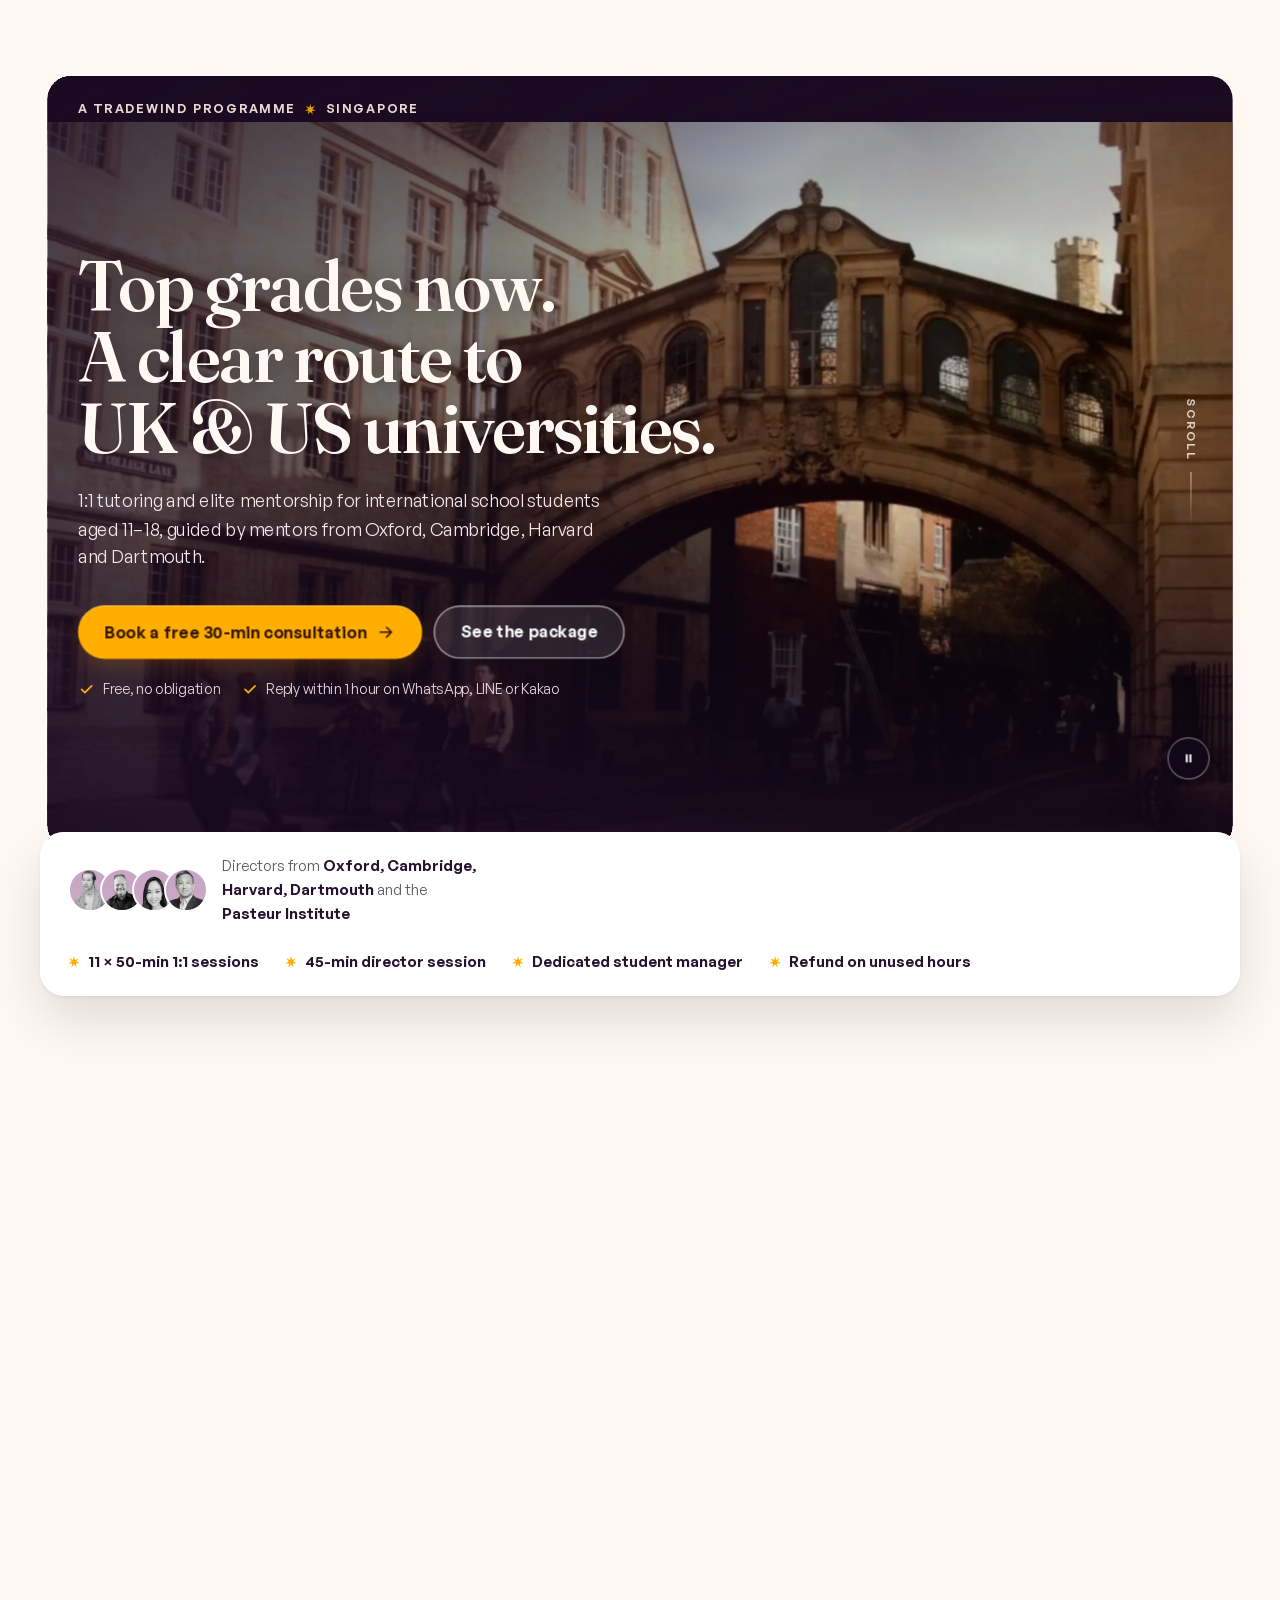
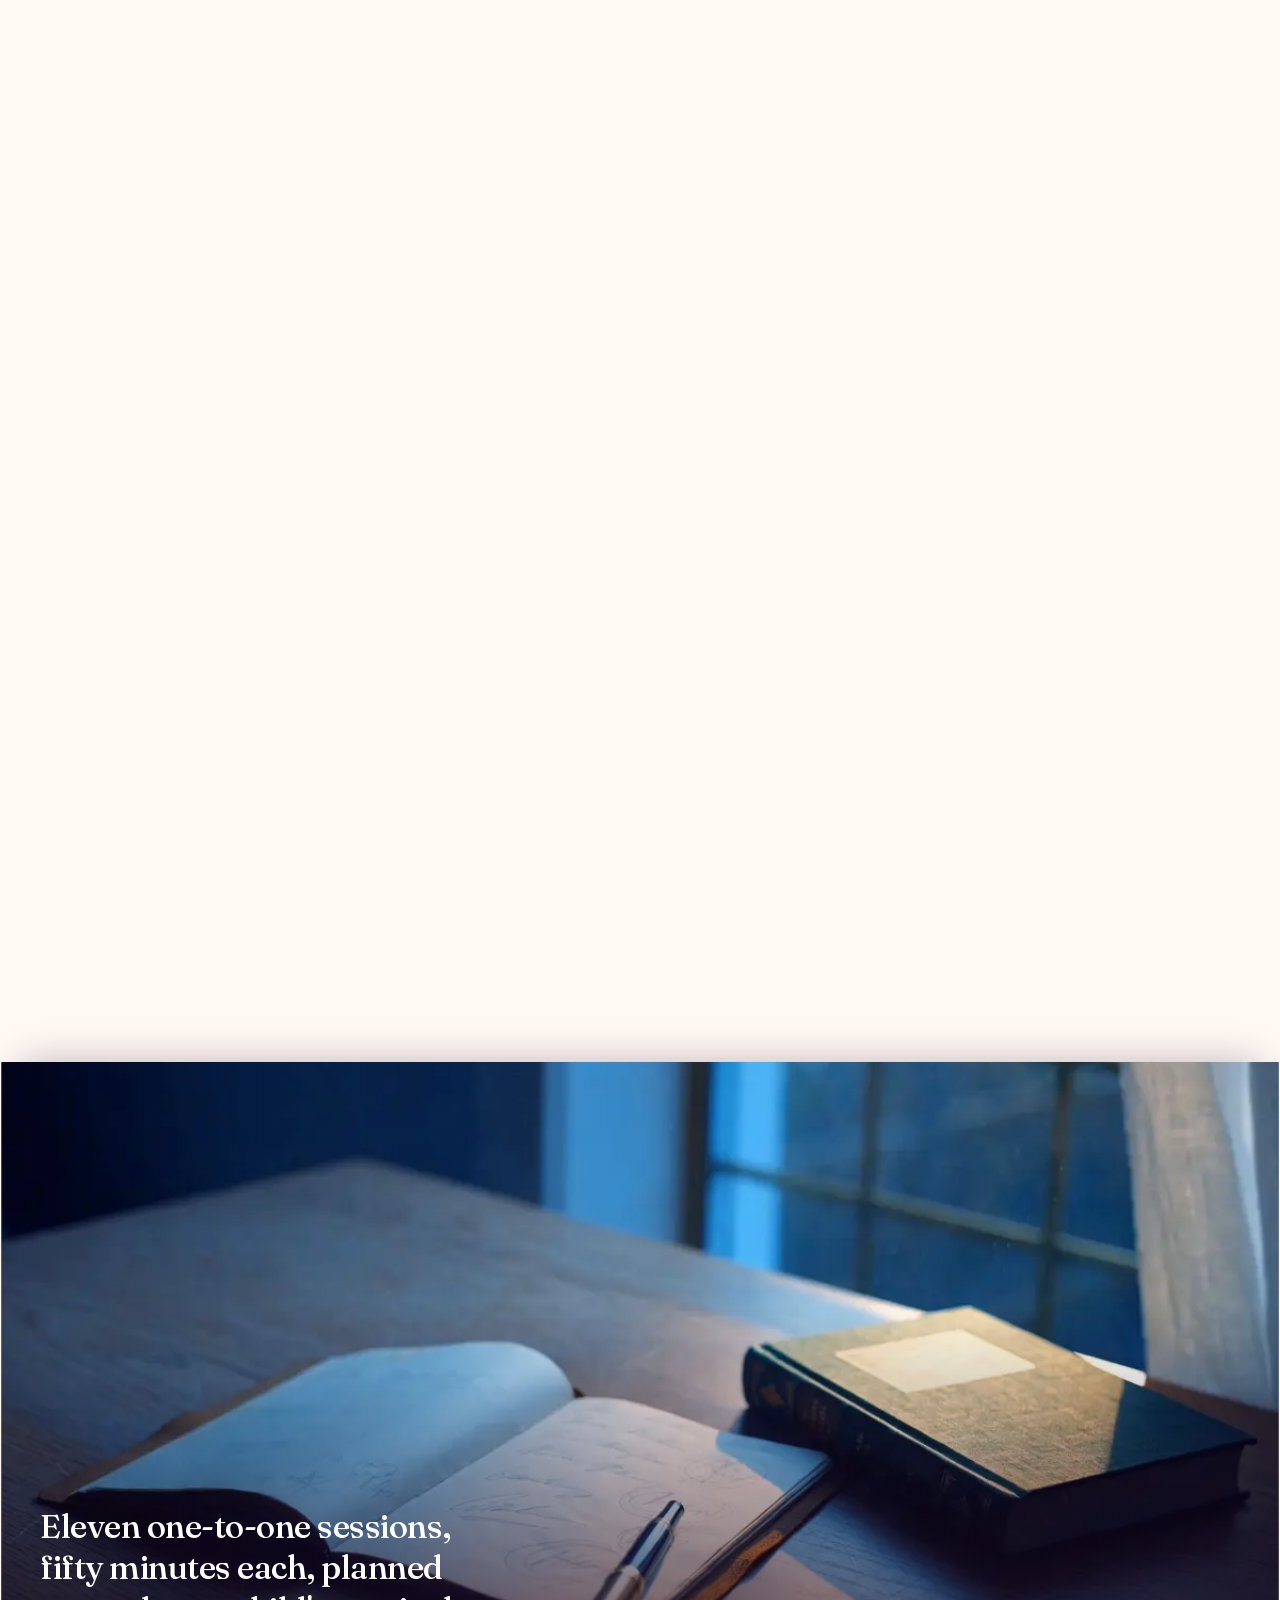
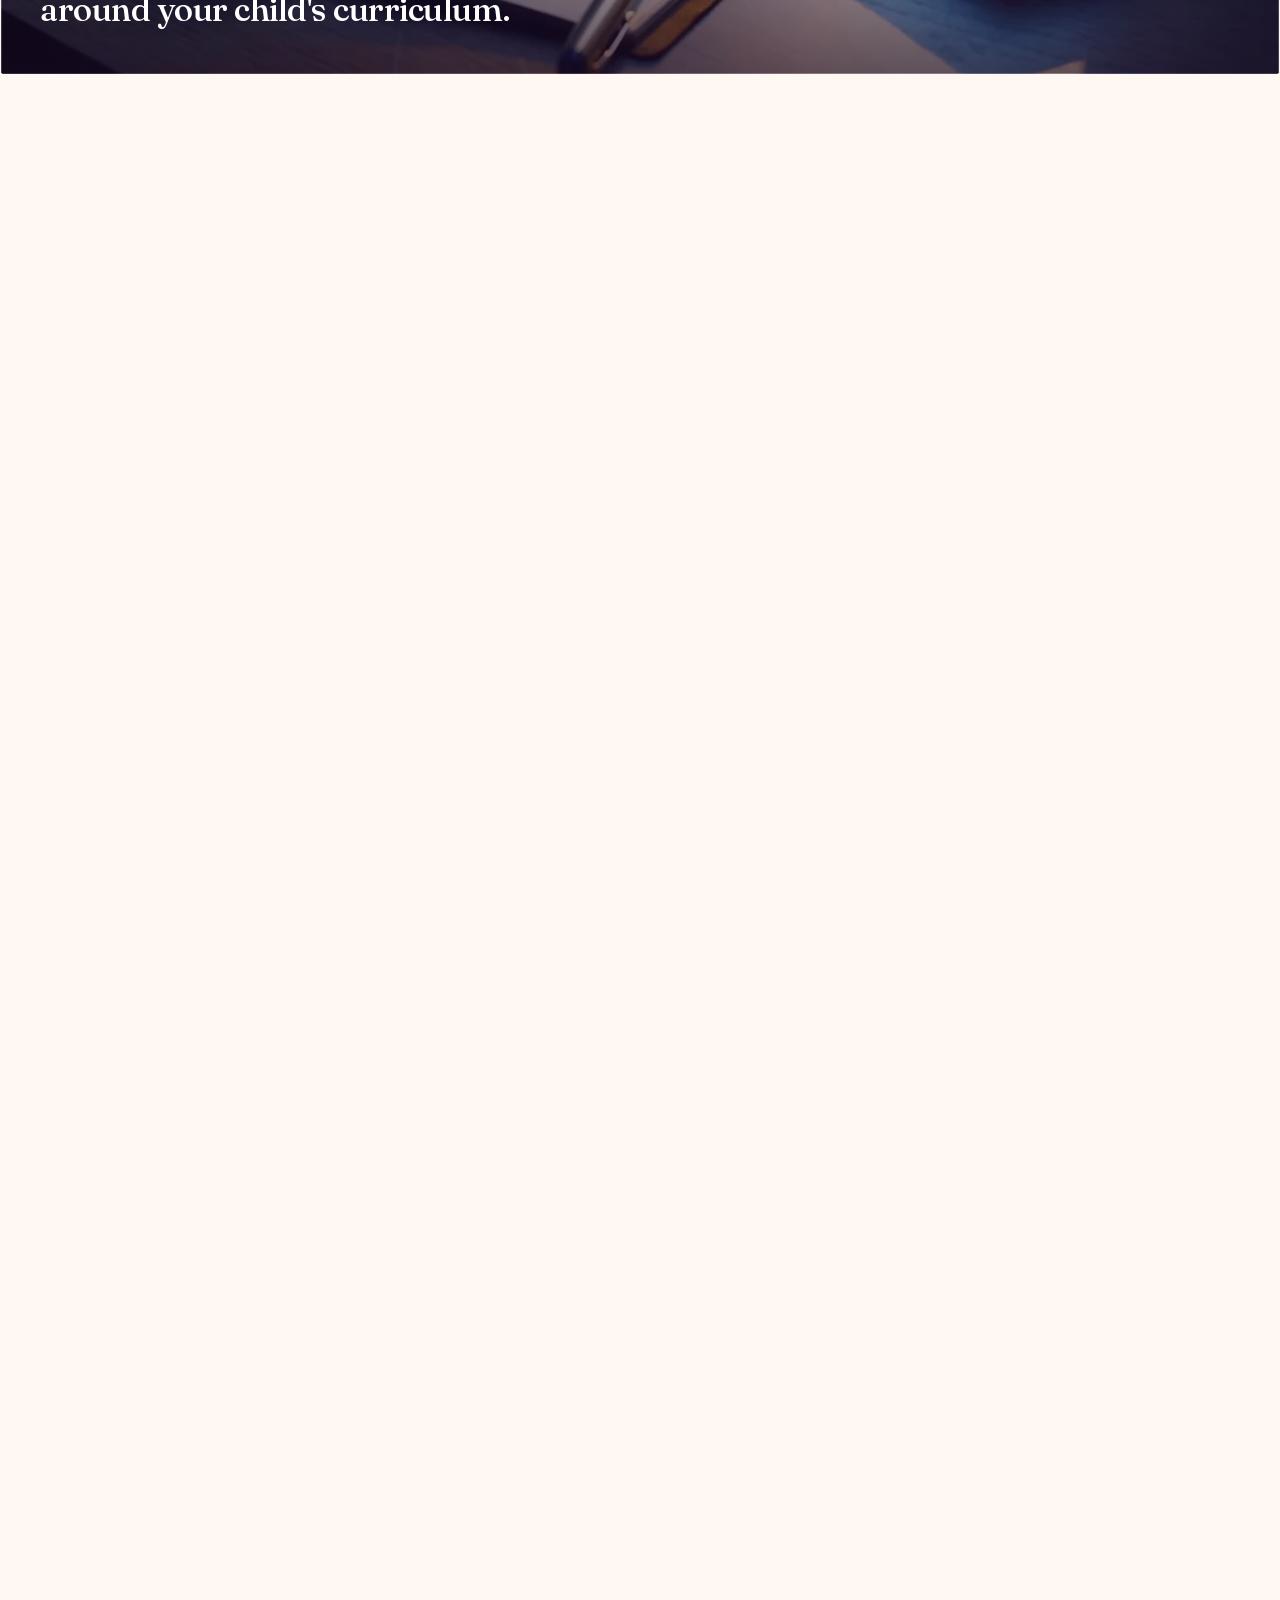
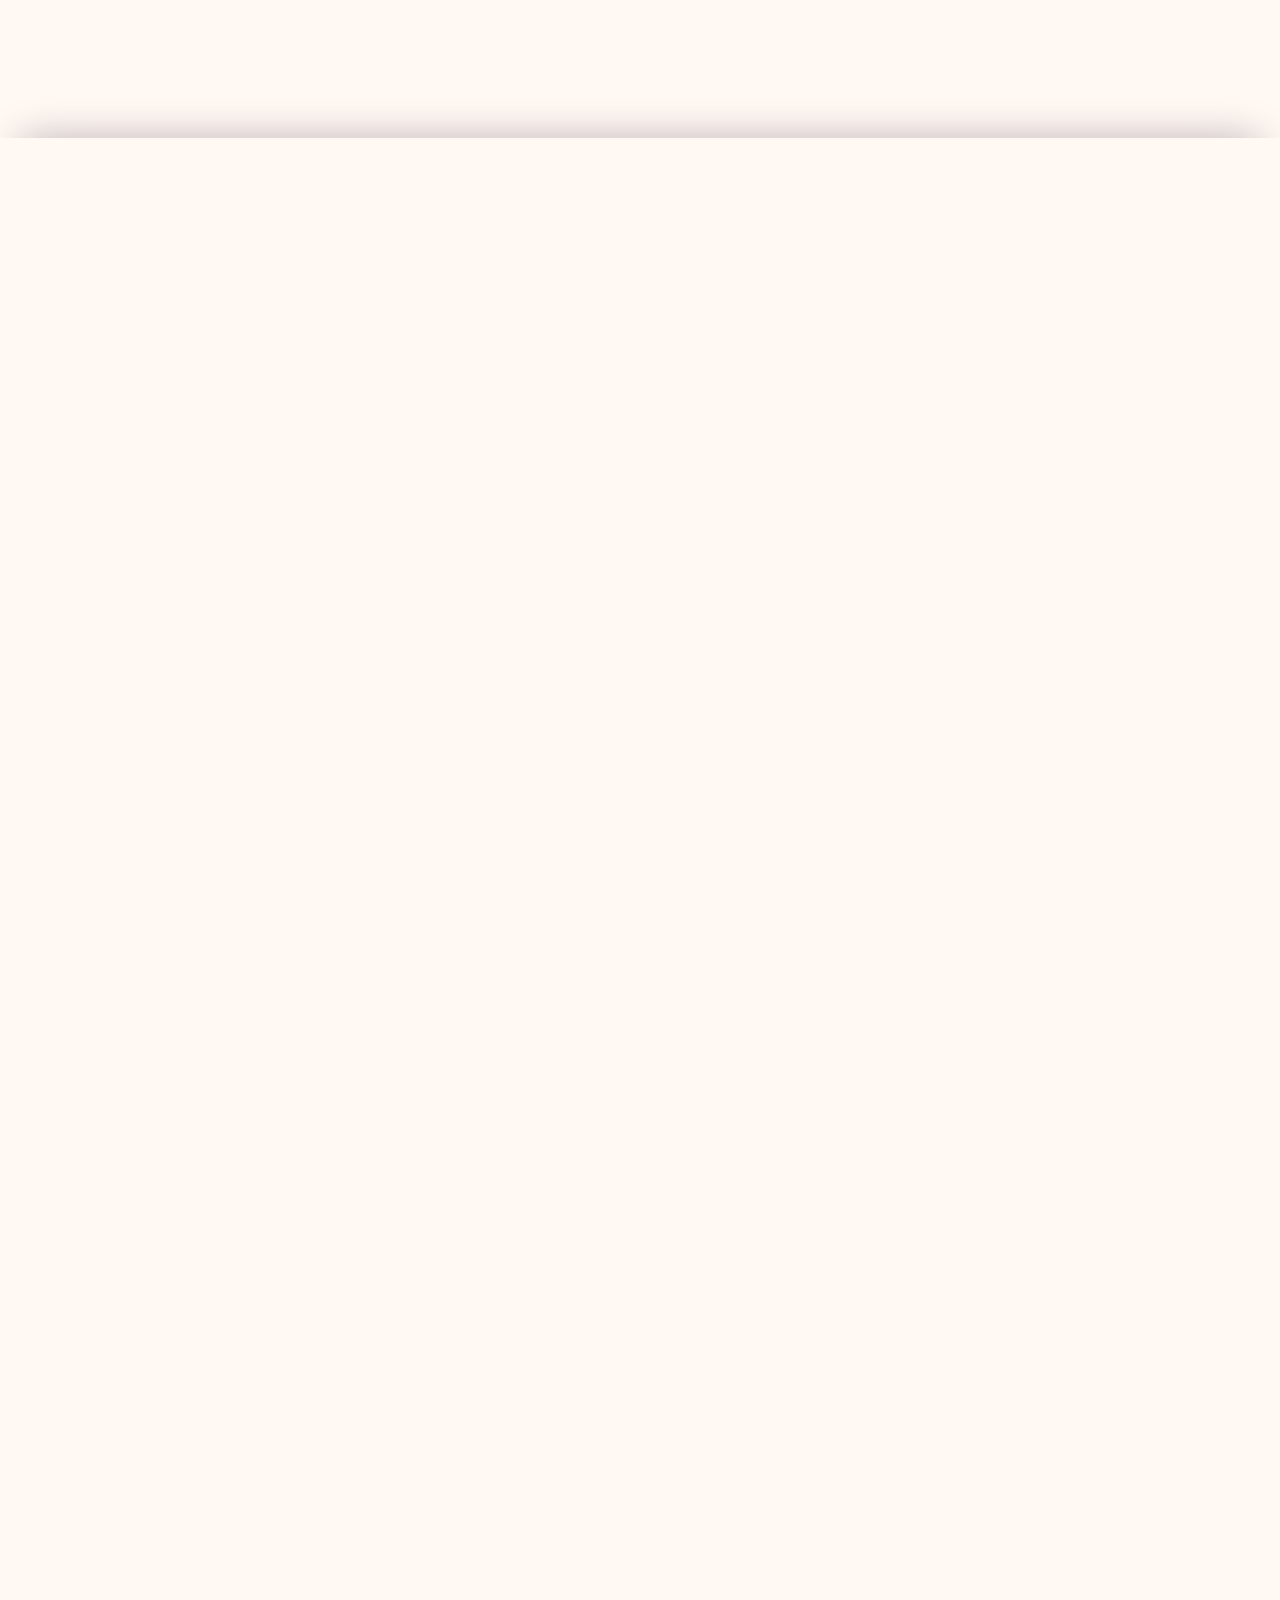
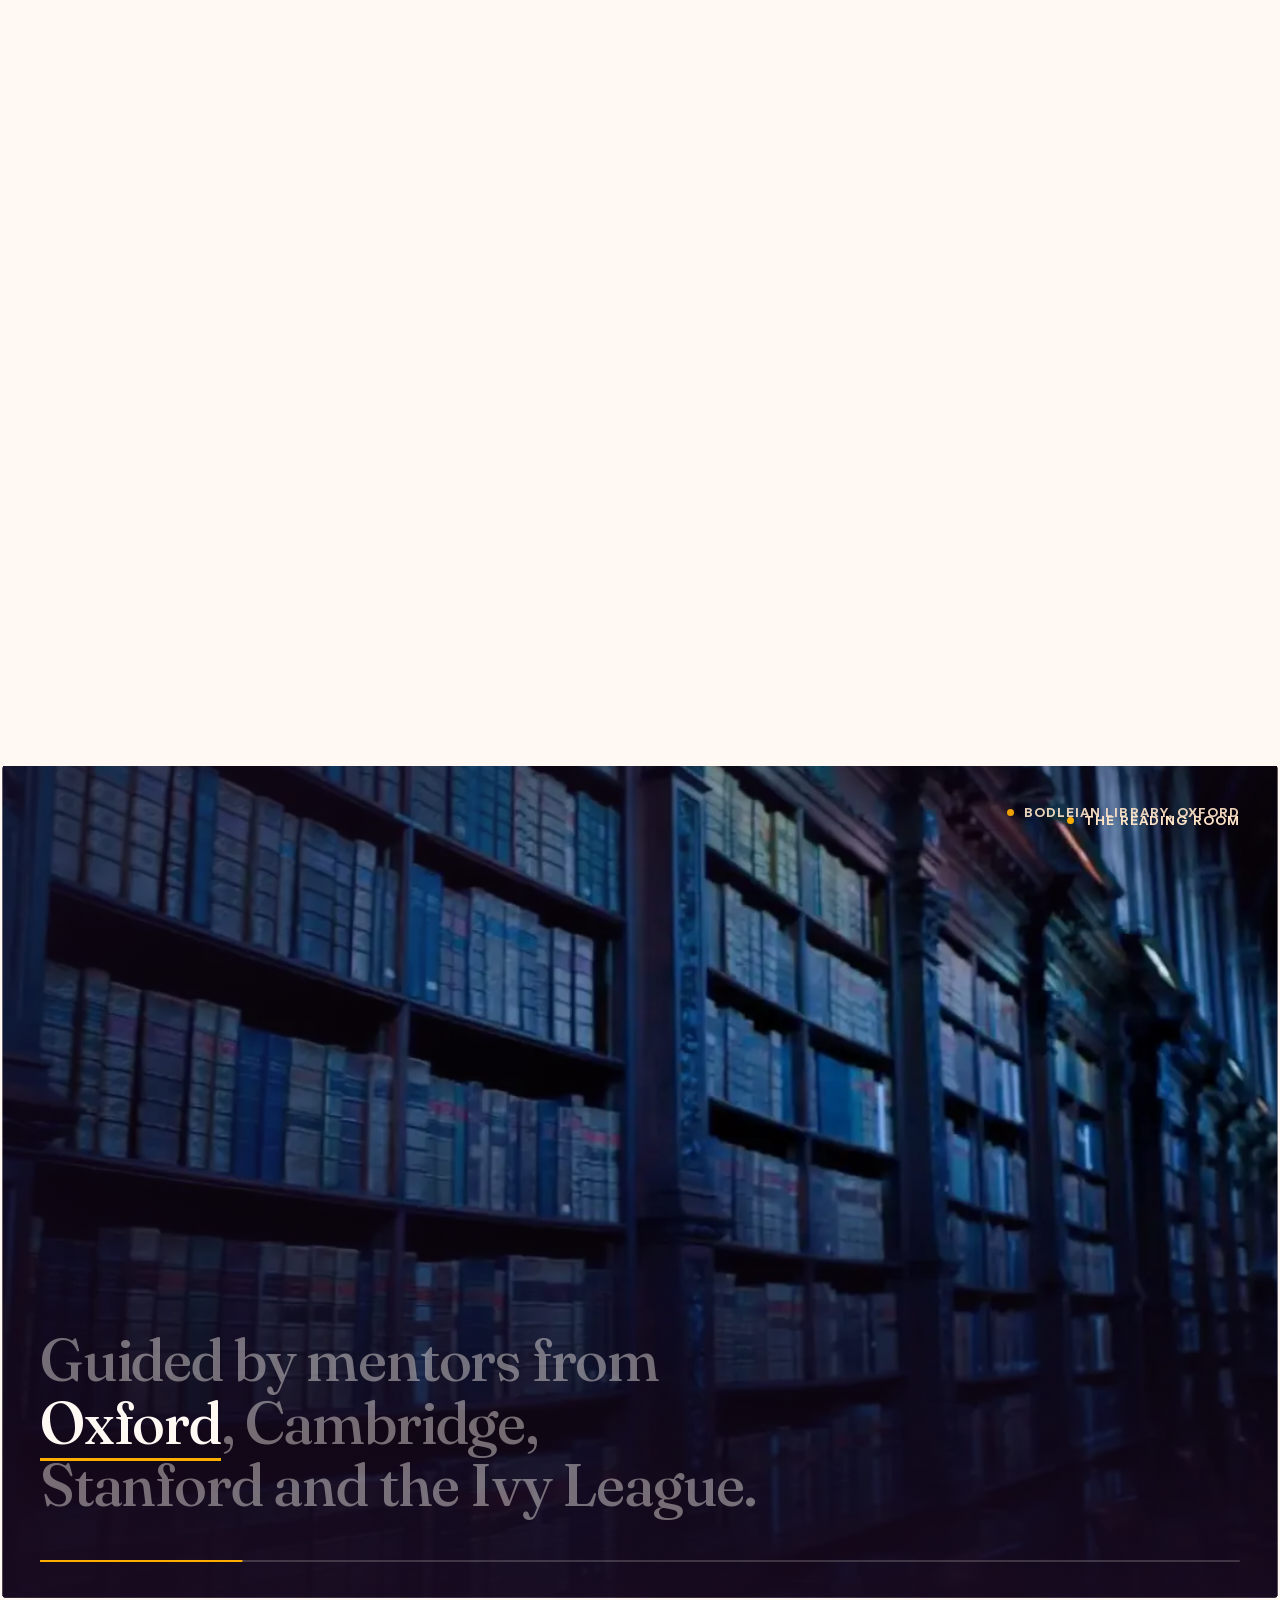
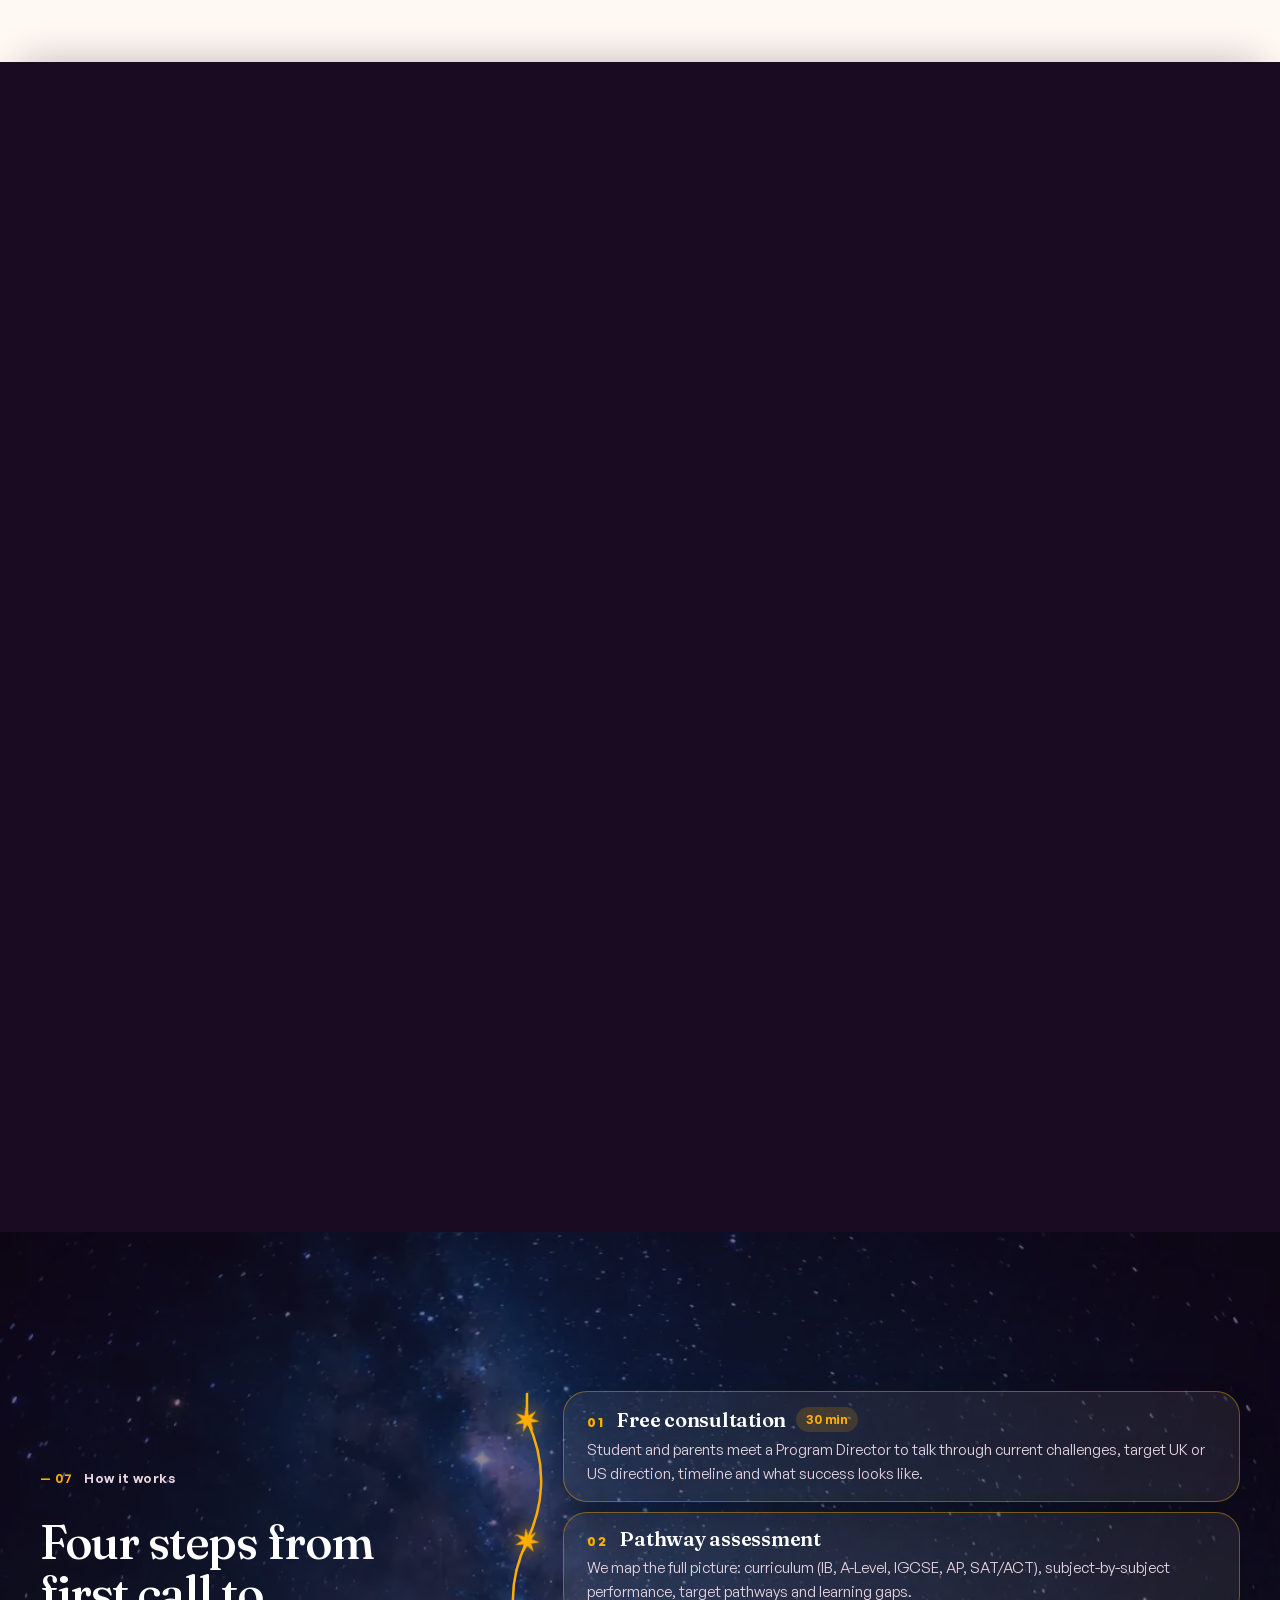
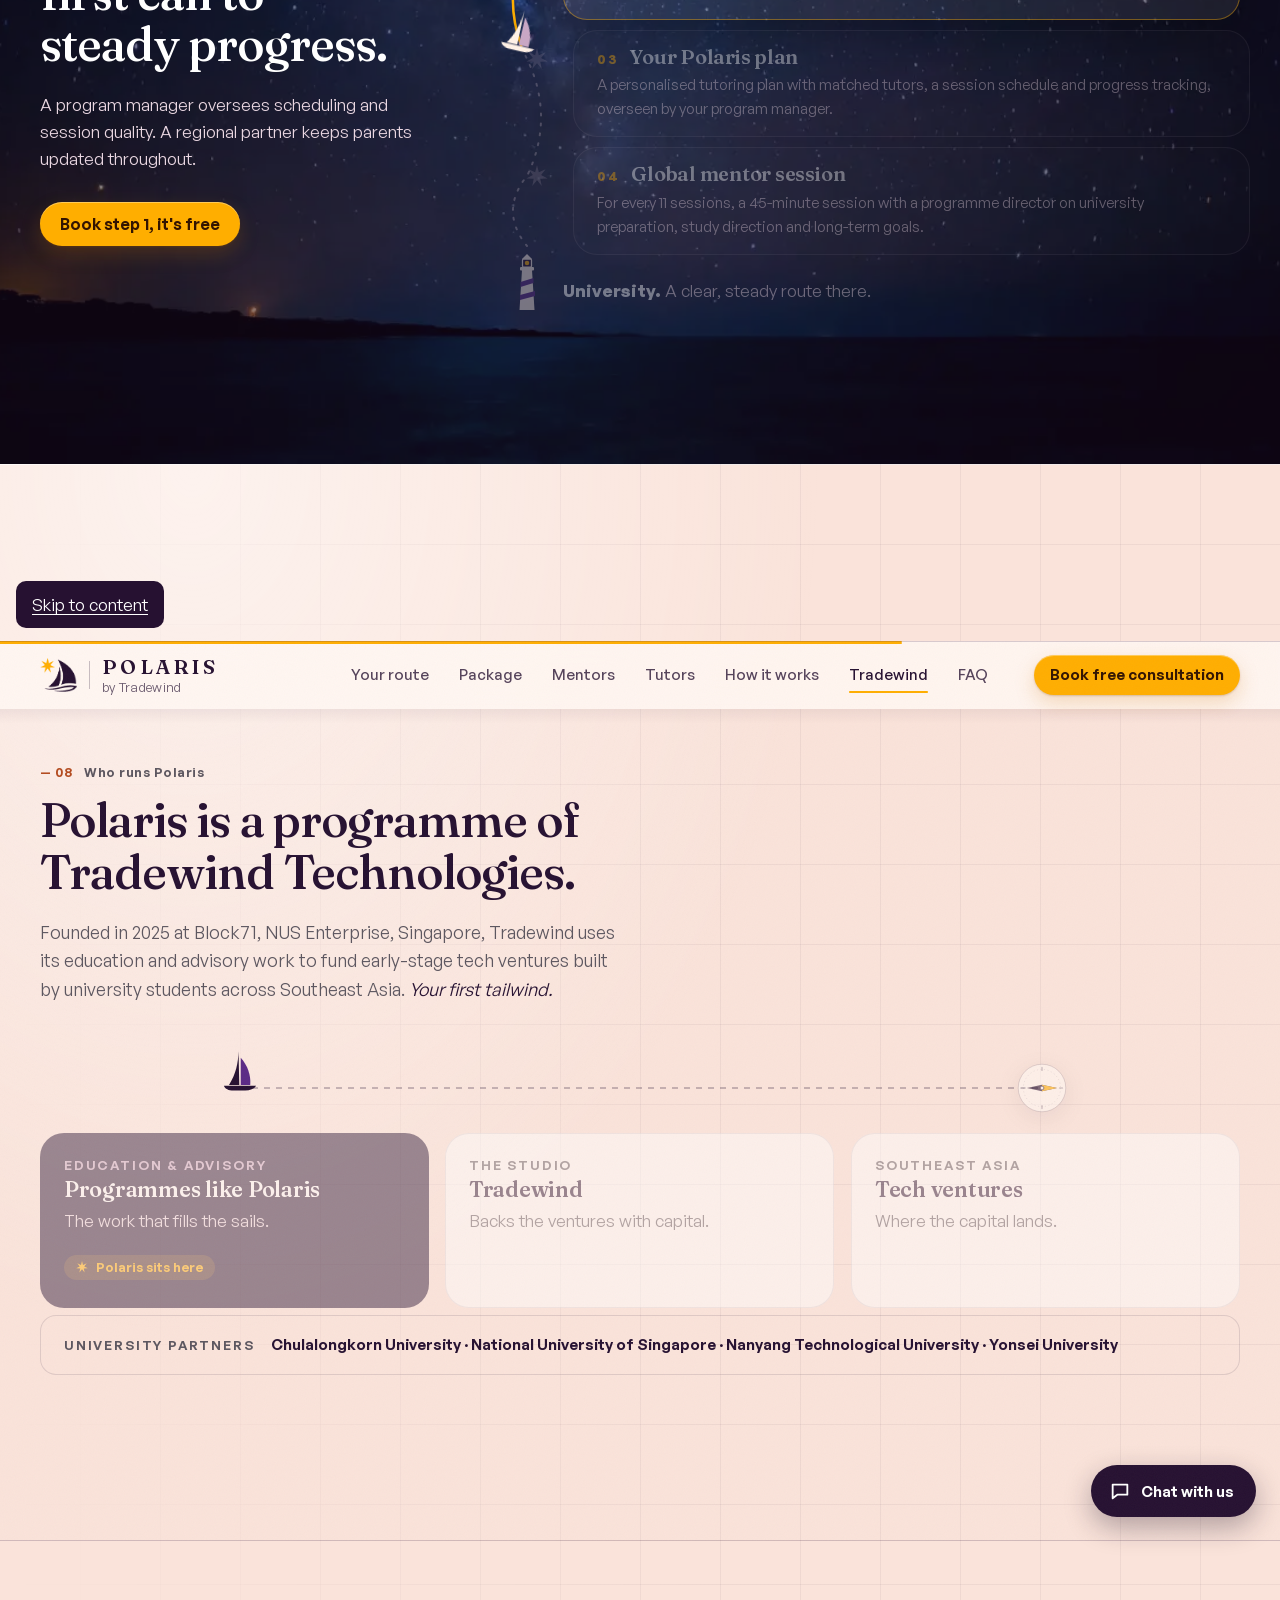
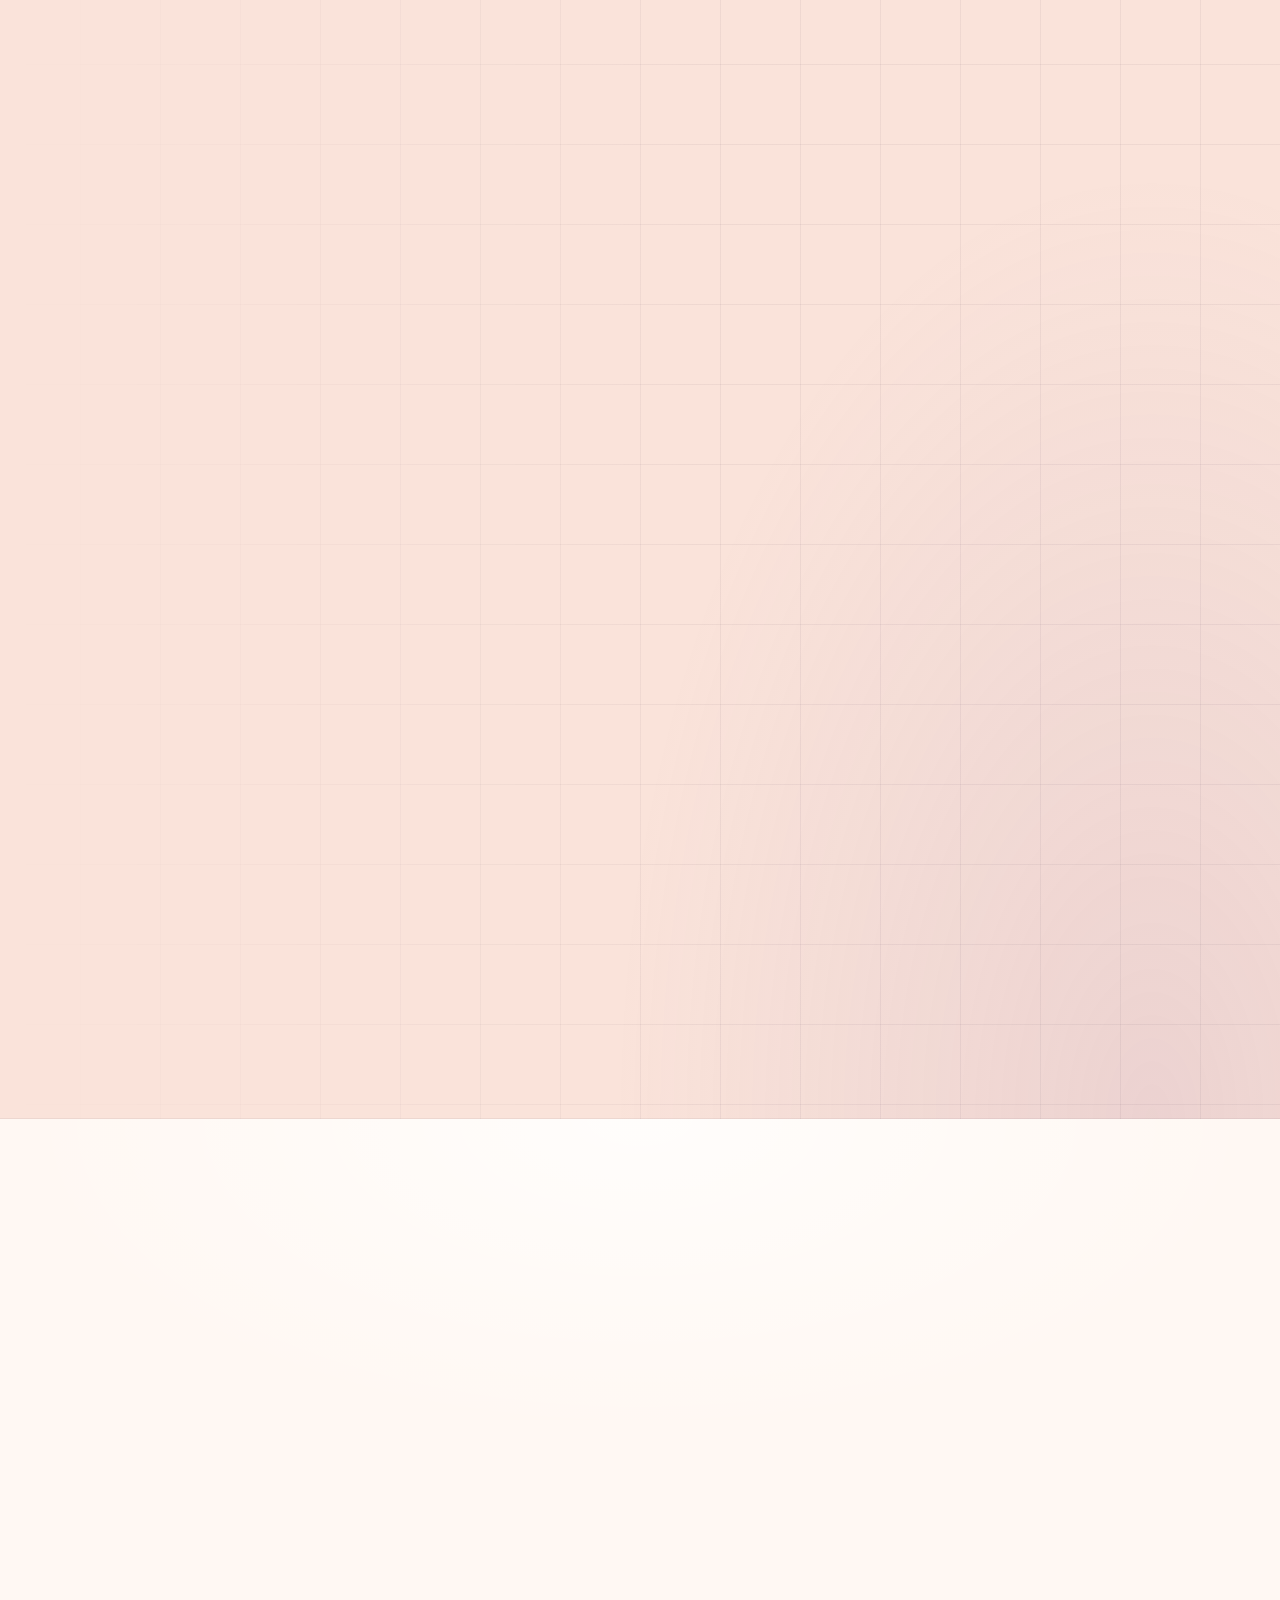
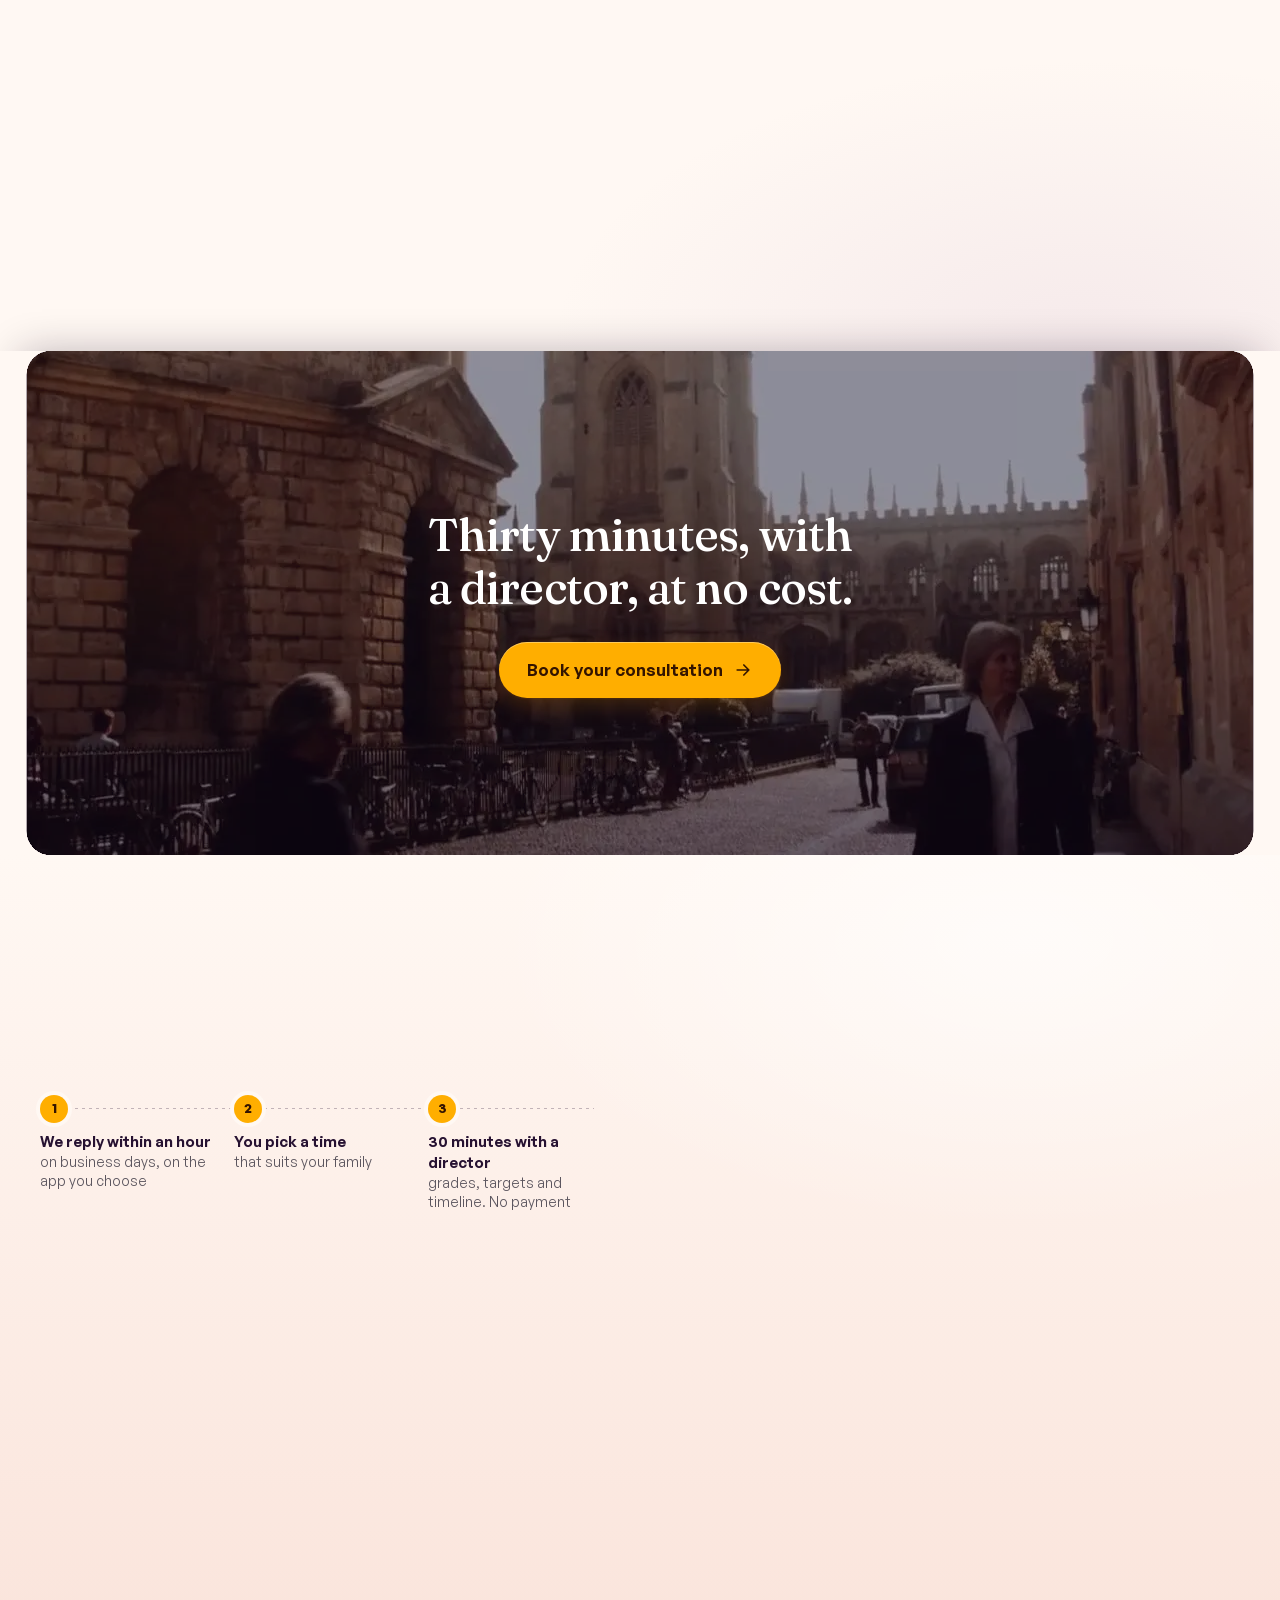
==== commit 6323297b: "Redesign: campus films, admin, section transitions" ====
--- a/index.html
+++ b/index.html
@@ -5,19 +5,136 @@
 <meta name="viewport" content="width=device-width, initial-scale=1, viewport-fit=cover">
 <title>Polaris by Tradewind | IB, A-Level & UK/US Admissions Tutoring for International School Students</title>
 <meta name="description" content="1:1 tutoring and elite mentorship for international school students aged 11–18. IB, A-Level, IGCSE, AP/SAT, with mentors from Oxford, Cambridge, Harvard and Dartmouth. Book a free 30-minute consultation.">
-<meta property="og:title" content="Polaris by Tradewind Technologies">
-<meta property="og:description" content="Top grades now. A clear route to UK & US universities.">
+<meta property="og:type" content="website">
+<meta property="og:site_name" content="Polaris by Tradewind">
+<meta property="og:title" content="Polaris by Tradewind: top grades now, a clear route to UK and US universities">
+<meta property="og:description" content="1:1 tutoring and mentorship led by directors from Oxford, Cambridge, Harvard and Dartmouth. Book a free 30-minute consultation.">
+<meta property="og:image" content="https://mrrexter101.github.io/polaris/assets/og.jpg">
+<meta property="og:image:width" content="1200">
+<meta property="og:image:height" content="630">
+<meta name="twitter:card" content="summary_large_image">
+<meta http-equiv="Content-Security-Policy" content="default-src 'self'; script-src 'self'; style-src 'self' 'unsafe-inline'; img-src 'self' data: https://i.ytimg.com; media-src 'self'; font-src 'self'; frame-src https://www.youtube-nocookie.com; connect-src 'self'; object-src 'none'; base-uri 'self'; form-action 'self'; upgrade-insecure-requests">
+<meta name="referrer" content="strict-origin-when-cross-origin">
+<link rel="canonical" href="https://mrrexter101.github.io/polaris/">
 <link rel="icon" href="assets/polaris-mark.png">
-<meta name="theme-color" content="#212B47">
-<link rel="preconnect" href="https://api.fontshare.com" crossorigin>
-<link rel="preconnect" href="https://fonts.googleapis.com">
-<link rel="preconnect" href="https://fonts.gstatic.com" crossorigin>
-<link href="https://api.fontshare.com/v2/css?f[]=supreme@500,700,800&display=swap" rel="stylesheet">
-<link href="https://fonts.googleapis.com/css2?family=Inter:wght@400;500;600;700&display=swap" rel="stylesheet">
-<link rel="stylesheet" href="styles.css">
-<script>document.documentElement.classList.add('js')</script>
+<link rel="apple-touch-icon" href="assets/apple-touch-icon.png">
+<meta name="theme-color" content="#261131">
+<script src="src/app/boot.js"></script>
+<style>
+/* The opening voyage (intro.js). Inline so it is ready on the very first paint. */
+.intro { display: none; }
+.intro-on .intro, .intro.is-leaving { display: block; position: fixed; inset: 0; z-index: 300; overflow: hidden; }
+.intro-on .intro { animation: intro-failsafe 0s 6s forwards; } /* if scripts never run, it still steps aside */
+@keyframes intro-failsafe { to { visibility: hidden; } }
+.intro-half { position: absolute; left: 0; right: 0; height: 50.2%; transition: transform 1100ms cubic-bezier(.76,0,.24,1); }
+.intro-top { top: 0; background: radial-gradient(70% 60% at 50% 100%, rgba(254,227,199,.22), transparent 70%), linear-gradient(180deg, #1A0B22 0%, #261131 60%, #3A1F4D 100%); }
+.intro-bot { bottom: 0; background: radial-gradient(60% 50% at 50% 0%, rgba(255,174,0,.10), transparent 70%), linear-gradient(180deg, #2E163F 0%, #1A0B22 100%); }
+.intro-line { position: absolute; left: 0; right: 0; top: 50%; height: 1px; background: linear-gradient(90deg, transparent, rgba(254,227,199,.65) 30%, rgba(254,227,199,.65) 70%, transparent); transform-origin: 0 50%; animation: intro-draw 1400ms cubic-bezier(.16,1,.3,1) both; }
+.intro-sail { position: absolute; top: 50%; left: 0; width: 64px; height: 64px; margin-top: -58px; animation: intro-sail 2200ms cubic-bezier(.33,.66,.4,1) both; }
+.intro-sail svg { width: 100%; height: 100%; animation: intro-bob 2.6s ease-in-out infinite; transform-origin: 50% 90%; }
+.intro-wake { position: absolute; top: 50%; left: 0; height: 1px; width: 46vw; margin-top: 0; background: linear-gradient(90deg, transparent, #FFAE00); transform-origin: 0 50%; animation: intro-wake 2200ms cubic-bezier(.33,.66,.4,1) both; }
+.intro-star { position: absolute; left: 50%; top: 24%; width: 18px; height: 18px; margin-left: -9px; fill: #FFAE00; filter: drop-shadow(0 0 10px rgba(255,174,0,.7)); animation: intro-star 1200ms 400ms cubic-bezier(.16,1,.3,1) both; }
+.intro-word { position: absolute; left: 0; right: 0; top: calc(50% + 28px); margin: 0; text-align: center; font: 600 15px/1 "Fraunces", Georgia, serif; letter-spacing: .5em; text-indent: .5em; color: rgba(255,248,243,.82); animation: intro-word 900ms 700ms ease-out both; }
+.intro.is-leaving .intro-top { transform: translateY(-100%); }
+.intro.is-leaving .intro-bot { transform: translateY(100%); }
+.intro.is-leaving .intro-line, .intro.is-leaving .intro-word, .intro.is-leaving .intro-star, .intro.is-leaving .intro-wake { opacity: 0; transition: opacity 300ms ease; }
+.intro.is-leaving .intro-sail { opacity: 0; translate: 40vw -10px; transition: translate 1000ms cubic-bezier(.5,0,.75,0), opacity 600ms 300ms ease; }
+@keyframes intro-draw { from { transform: scaleX(0); } }
+@keyframes intro-sail { from { transform: translateX(-12vw); } to { transform: translateX(calc(50vw - 32px)); } }
+@keyframes intro-wake { from { transform: translateX(-46vw); } to { transform: translateX(calc(4vw - 32px)); } }
+@keyframes intro-bob { 50% { transform: translateY(-3px) rotate(-2deg); } }
+@keyframes intro-star { from { opacity: 0; transform: scale(.4) rotate(-40deg); } }
+@keyframes intro-word { from { opacity: 0; letter-spacing: .8em; } }
+@media (prefers-reduced-motion: reduce) { .intro { display: none !important; } }
+</style>
+<!-- fonts and the first frame, fetched before anything else -->
+<link rel="preload" href="assets/fonts/fraunces-var-latin.woff2" as="font" type="font/woff2" crossorigin>
+<link rel="preload" href="assets/fonts/general-sans-400.woff2" as="font" type="font/woff2" crossorigin>
+<link rel="preload" href="assets/fonts/general-sans-600.woff2" as="font" type="font/woff2" crossorigin>
+<link rel="preload" href="assets/video/campus-hero-poster.webp" as="image" fetchpriority="high">
+<!-- styles, in cascade order: tokens, base, shared UI, then each section top to bottom.
+     To add a section, add its CSS link here at its place on the page. -->
+<link rel="stylesheet" href="src/app/styles/fonts.css">
+<link rel="stylesheet" href="src/app/styles/tokens.css">
+<link rel="stylesheet" href="src/app/styles/base.css">
+<link rel="stylesheet" href="src/shared/ui/button/button.css">
+<link rel="stylesheet" href="src/shared/ui/brand/brand.css">
+<link rel="stylesheet" href="src/shared/ui/faces/faces.css">
+<link rel="stylesheet" href="src/shared/ui/chapter/chapter.css">
+<link rel="stylesheet" href="src/shared/ui/video-facade/video-facade.css">
+<link rel="stylesheet" href="src/shared/ui/reveal/reveal.css">
+<link rel="stylesheet" href="src/pages/home/ui/header/header.css">
+<link rel="stylesheet" href="src/pages/home/ui/hero/hero.css">
+<link rel="stylesheet" href="src/pages/home/ui/log/log.css">
+<link rel="stylesheet" href="src/pages/home/ui/chooser/chooser.css">
+<link rel="stylesheet" href="src/pages/home/ui/meet-director/meet-director.css">
+<link rel="stylesheet" href="src/pages/home/ui/interlude/interlude.css">
+<link rel="stylesheet" href="src/pages/home/ui/campus/campus.css">
+<link rel="stylesheet" href="src/pages/home/ui/package/package.css">
+<link rel="stylesheet" href="src/pages/home/ui/impact/impact.css">
+<link rel="stylesheet" href="src/pages/home/ui/directors/directors.css">
+<link rel="stylesheet" href="src/pages/home/ui/directors/director-sheet.css">
+<link rel="stylesheet" href="src/pages/home/ui/tutors/tutors.css">
+<link rel="stylesheet" href="src/pages/home/ui/how-it-works/how-it-works.css">
+<link rel="stylesheet" href="src/pages/home/ui/tradewind/tradewind.css">
+<link rel="stylesheet" href="src/pages/home/ui/results/results.css">
+<link rel="stylesheet" href="src/pages/home/ui/families/families.css">
+<link rel="stylesheet" href="src/pages/home/ui/consult/consult.css">
+<link rel="stylesheet" href="src/pages/home/ui/consult/form.css">
+<link rel="stylesheet" href="src/pages/home/ui/faq/faq.css">
+<link rel="stylesheet" href="src/pages/home/ui/paybar/paybar.css">
+<link rel="stylesheet" href="src/pages/home/ui/footer/footer.css">
+<link rel="stylesheet" href="src/pages/home/ui/contact-dock/contact-dock.css">
+<link rel="stylesheet" href="src/pages/home/ui/stack/stack.css">
+<!-- every script module, fetched in parallel instead of one import at a time -->
+<link rel="modulepreload" href="src/app/main.js">
+<link rel="modulepreload" href="src/pages/home/index.js">
+<link rel="modulepreload" href="src/shared/lib/index.js">
+<link rel="modulepreload" href="src/shared/lib/dom.js">
+<link rel="modulepreload" href="src/shared/lib/spring.js">
+<link rel="modulepreload" href="src/shared/lib/scroll-frame.js">
+<link rel="modulepreload" href="src/shared/lib/visibility.js">
+<link rel="modulepreload" href="src/shared/lib/fit-sticky.js">
+<link rel="modulepreload" href="src/shared/lib/scrub-video.js">
+<link rel="modulepreload" href="src/shared/config/index.js">
+<link rel="modulepreload" href="src/shared/config/contact.js">
+<link rel="modulepreload" href="src/shared/ui/index.js">
+<link rel="modulepreload" href="src/shared/ui/chapter/chapter.js">
+<link rel="modulepreload" href="src/shared/ui/video-facade/video-facade.js">
+<link rel="modulepreload" href="src/shared/ui/reveal/reveal.js">
+<link rel="modulepreload" href="src/pages/home/lib/night.js">
+<link rel="modulepreload" href="src/pages/home/model/results.js">
+<link rel="modulepreload" href="src/pages/home/ui/campus/campus.js">
+<link rel="modulepreload" href="src/pages/home/ui/chooser/chooser.js">
+<link rel="modulepreload" href="src/pages/home/ui/consult/consult-form.js">
+<link rel="modulepreload" href="src/pages/home/ui/consult/pathway-map.js">
+<link rel="modulepreload" href="src/pages/home/ui/contact-dock/contact-dock.js">
+<link rel="modulepreload" href="src/pages/home/ui/stack/stack.js">
+<link rel="modulepreload" href="src/pages/home/ui/stack/settle.js">
+<link rel="modulepreload" href="src/pages/home/ui/directors/director-sheet.js">
+<link rel="modulepreload" href="src/pages/home/ui/footer/footer.js">
+<link rel="modulepreload" href="src/pages/home/ui/header/header.js">
+<link rel="modulepreload" href="src/pages/home/ui/hero/hero.js">
+<link rel="modulepreload" href="src/pages/home/ui/how-it-works/voyage.js">
+<link rel="modulepreload" href="src/pages/home/ui/interlude/interlude.js">
+<link rel="modulepreload" href="src/pages/home/ui/interlude/study-film.js">
+<link rel="modulepreload" href="src/pages/home/ui/intro/intro.js">
+<link rel="modulepreload" href="src/pages/home/ui/package/odometer.js">
+<link rel="modulepreload" href="src/pages/home/ui/package/price-card.js">
+<link rel="modulepreload" href="src/pages/home/ui/results/results.js">
+<link rel="modulepreload" href="src/pages/home/ui/tradewind/tradewind.js">
+<link rel="modulepreload" href="src/pages/home/ui/tutors/tutors.js">
 </head>
 <body>
+<div class="intro" data-intro aria-hidden="true">
+  <div class="intro-half intro-top"></div>
+  <div class="intro-half intro-bot"></div>
+  <svg class="intro-star" viewBox="0 0 24 24"><path d="M12 0L14 7.86L21.38 4.52L16.48 10.98L23.7 14.67L15.6 14.87L17.21 22.81L12 16.6L6.79 22.81L8.4 14.87L.3 14.67L7.52 10.98L2.62 4.52L10 7.86Z"/></svg>
+  <span class="intro-line"></span>
+  <span class="intro-wake"></span>
+  <span class="intro-sail"><svg viewBox="0 0 120 120"><path d="M56 6C55 38 49 68 30 98h28Z" fill="#FFF8F3"/><path d="M62 24c18 20 28 46 26 74H62Z" fill="#C9A7C4"/><path d="M16 100h88c-6 9-16 13-30 13H42c-14 0-22-4-26-13Z" fill="#FFF8F3"/></svg></span>
+  <p class="intro-word">POLARIS</p>
+</div>
 <a class="skip" href="#main">Skip to content</a>
 <div class="progress" aria-hidden="true"><span></span></div>
 
@@ -25,8 +142,8 @@
   <symbol id="star" viewBox="0 0 24 24"><path d="M12 0L14 7.86L21.38 4.52L16.48 10.98L23.7 14.67L15.6 14.87L17.21 22.81L12 16.6L6.79 22.81L8.4 14.87L.3 14.67L7.52 10.98L2.62 4.52L10 7.86Z"/></symbol>
   <symbol id="play" viewBox="0 0 24 24"><path d="M8 5.5v13l11-6.5Z"/></symbol>
   <symbol id="pause" viewBox="0 0 24 24"><path d="M7 5h3.5v14H7zM13.5 5H17v14h-3.5z"/></symbol>
-  <symbol id="boat" viewBox="0 0 120 120"><path d="M56 6C55 38 49 68 30 98h28Z" fill="#212B47"/><path d="M62 24c18 20 28 46 26 74H62Z" fill="#3A4A76"/><path d="M16 100h88c-6 9-16 13-30 13H42c-14 0-22-4-26-13Z" fill="#212B47"/></symbol>
-  <symbol id="boat-light" viewBox="0 0 120 120"><path d="M56 6C55 38 49 68 30 98h28Z" fill="#E6F2FC"/><path d="M62 24c18 20 28 46 26 74H62Z" fill="#95A4CD"/><path d="M16 100h88c-6 9-16 13-30 13H42c-14 0-22-4-26-13Z" fill="#E6F2FC"/></symbol>
+  <symbol id="boat" viewBox="0 0 120 120"><path d="M56 6C55 38 49 68 30 98h28Z" fill="#261131"/><path d="M62 24c18 20 28 46 26 74H62Z" fill="#4E2A66"/><path d="M16 100h88c-6 9-16 13-30 13H42c-14 0-22-4-26-13Z" fill="#261131"/></symbol>
+  <symbol id="boat-light" viewBox="0 0 120 120"><path d="M56 6C55 38 49 68 30 98h28Z" fill="#FFF1E6"/><path d="M62 24c18 20 28 46 26 74H62Z" fill="#C9A7C4"/><path d="M16 100h88c-6 9-16 13-30 13H42c-14 0-22-4-26-13Z" fill="#FFF1E6"/></symbol>
   <symbol id="check" viewBox="0 0 24 24"><path d="m5 12 4.5 4.5L19 7" fill="none" stroke="currentColor" stroke-width="2.4" stroke-linecap="round" stroke-linejoin="round"/></symbol>
   <symbol id="arrow" viewBox="0 0 24 24"><path d="M5 12h14M13 6l6 6-6 6" fill="none" stroke="currentColor" stroke-width="2" stroke-linecap="round" stroke-linejoin="round"/></symbol>
 </svg>
@@ -39,19 +156,22 @@
       <span class="brand-text"><strong>POLARIS</strong><small>by Tradewind</small></span>
     </a>
     <nav class="nav" aria-label="Main">
+      <a href="#pathway">Your route</a>
       <a href="#package">Package</a>
       <a href="#mentors">Mentors</a>
       <a href="#tutors">Tutors</a>
       <a href="#how">How it works</a>
       <a href="#tradewind">Tradewind</a>
       <a href="#faq">FAQ</a>
+      <span class="nav-ink" aria-hidden="true"></span>
     </nav>
     <a class="btn btn-primary btn-sm header-cta" href="#consult">Book free consultation</a>
-    <button class="menu-btn" aria-expanded="false" aria-controls="mobile-menu" data-menu-btn>
+    <button type="button" class="menu-btn" aria-expanded="false" aria-controls="mobile-menu" data-menu-btn>
       <span class="sr-only">Menu</span><span class="menu-lines" aria-hidden="true"></span>
     </button>
   </div>
   <div class="mobile-menu" id="mobile-menu" hidden data-menu>
+    <a href="#pathway">Your route</a>
     <a href="#package">Package</a>
     <a href="#mentors">Mentors</a>
     <a href="#tutors">Tutors</a>
@@ -65,14 +185,16 @@
 <!-- HERO: inset film -->
 <section class="hero" id="top">
   <div class="hero-frame">
-    <video class="hero-video" data-film autoplay muted loop playsinline preload="auto" poster="assets/video/hero-poster.webp" src="assets/video/hero.mp4" aria-hidden="true"></video>
+    <video class="hero-video" data-film autoplay muted loop playsinline preload="auto" poster="assets/video/campus-hero-poster.webp" aria-hidden="true">
+      <source media="(max-width: 700px) and (orientation: portrait)" src="assets/video/campus-hero-portrait.mp4" type="video/mp4">
+      <source src="assets/video/campus-hero.mp4" type="video/mp4">
+    </video>
     <div class="hero-shade" aria-hidden="true"></div>
-    <div class="hero-mist" aria-hidden="true"><i></i><i></i></div>
     <div class="hero-inner">
-      <h1 class="hero-in">Top grades now.<br>A clear route to <span class="nowrap">UK &amp; US</span> universities.</h1>
+      <h1 class="hero-title"><span class="line"><span>Top grades now.</span></span> <span class="line"><span>A clear route to <span class="nowrap">UK &amp; US</span> universities.</span></span></h1>
       <p class="lede hero-in">1:1 tutoring and elite mentorship for international school students aged 11–18, guided by mentors from Oxford, Cambridge, Harvard and Dartmouth.</p>
       <div class="hero-ctas hero-in">
-        <a class="btn btn-light btn-lg" href="#consult">Book a free 30-min consultation<svg class="i" aria-hidden="true"><use href="#arrow"/></svg></a>
+        <a class="btn btn-primary btn-lg" href="#consult">Book a free 30-min consultation<svg class="i" aria-hidden="true"><use href="#arrow"/></svg></a>
         <a class="btn btn-glass btn-lg" href="#package">See the package</a>
       </div>
       <ul class="reassure hero-in">
@@ -82,7 +204,7 @@
     </div>
     <p class="hero-meta" aria-hidden="true">A Tradewind programme <svg><use href="#star"/></svg> Singapore</p>
     <p class="hero-scroll" aria-hidden="true">Scroll <span></span></p>
-    <button class="film-toggle" data-film-toggle aria-label="Pause background film"><svg aria-hidden="true"><use href="#pause"/></svg></button>
+    <button type="button" class="film-toggle" data-film-toggle aria-label="Pause background film"><svg aria-hidden="true"><use href="#pause"/></svg></button>
   </div>
 </section>
 
@@ -91,10 +213,10 @@
   <div class="wrap log-inner">
     <div class="log-faces">
       <div class="faces">
-        <img src="assets/ian.webp" alt="" width="44" height="44">
-        <img src="assets/maxime.webp" alt="" width="44" height="44">
-        <img src="assets/lotus.webp" alt="" width="44" height="44">
-        <img src="assets/francis.webp" alt="" width="44" height="44">
+        <img src="assets/faces/ian.webp" alt="" width="44" height="44">
+        <img src="assets/faces/maxime.webp" alt="" width="44" height="44">
+        <img src="assets/faces/lotus.webp" alt="" width="44" height="44">
+        <img src="assets/faces/francis.webp" alt="" width="44" height="44">
       </div>
       <p>Directors from <strong>Oxford, Cambridge, Harvard, Dartmouth</strong> and the <strong>Pasteur Institute</strong></p>
     </div>
@@ -107,18 +229,74 @@
   </div>
 </section>
 
+
+<!-- PATHWAY CHOOSER: from the "Which type of student are you?" poster -->
+<section class="section screen chooser-sec bg-base" id="pathway" aria-labelledby="chooser-h">
+  <div class="wrap">
+    <div class="chooser-head">
+      <p class="chapter"><span>— 01</span> Your route</p>
+      <h2 id="chooser-h">Which type of student are you?</h2>
+      <p class="body-lg">Tradewind runs two programmes for three kinds of ambition. Choose the one that sounds like your child; we'll tell you honestly if another route fits better.</p>
+    </div>
+    <div class="tracks" data-routes>
+      <article class="track is-active" data-route-card>
+        <button class="track-face" type="button" aria-expanded="true" aria-controls="track-1">
+          <span class="track-img"><img src="assets/campus/radcliffe.webp" alt="" width="1600" height="1200" loading="lazy"></span>
+          <span class="track-type">Type I · Elite universities</span>
+          <span class="track-title">Make the top 10%</span>
+          <span class="track-pill">Polaris · ages 14+</span>
+        </button>
+        <div class="track-detail" id="track-1">
+          <div class="track-detail-in">
+          <p>Bespoke, high-impact mentorship from directors with professional credentials, not unproven college students.</p>
+          <p class="track-unis"><span>Aiming for</span>MIT, Harvard, Yale, Princeton, Stanford, the Ivy League and Oxbridge</p>
+          <a class="btn btn-primary" href="#consult">Book a free consultation<svg class="i" aria-hidden="true"><use href="#arrow"/></svg></a></div>
+        </div>
+      </article>
+      <article class="track" data-route-card>
+        <button class="track-face" type="button" aria-expanded="false" aria-controls="track-2">
+          <span class="track-img"><img src="assets/campus/sather-tower.webp" alt="" width="1600" height="1200" loading="lazy"></span>
+          <span class="track-type">Type II · Top 20, faster</span>
+          <span class="track-title">Lock in the sure win</span>
+          <span class="track-pill">Odyssey · ages 14–16</span>
+        </button>
+        <div class="track-detail" id="track-2">
+          <div class="track-detail-in">
+          <p>Rather than chasing a ten percent chance, secure a strong top-20 place, and get there sooner than anyone in your year.</p>
+          <p class="track-unis"><span>Aiming for</span>UC Berkeley, UCLA, UC San Diego and NYU</p>
+          <a class="btn btn-dark" href="https://www.tradewind-tech.com/odyssey-home" target="_blank" rel="noopener">Explore Odyssey<svg class="i" aria-hidden="true"><use href="#arrow"/></svg></a></div>
+        </div>
+      </article>
+      <article class="track" data-route-card>
+        <button class="track-face" type="button" aria-expanded="false" aria-controls="track-3">
+          <span class="track-img"><img src="assets/campus/columbia.webp" alt="" width="1600" height="1200" loading="lazy"></span>
+          <span class="track-type">Type III · Juniors and seniors</span>
+          <span class="track-title">Graduation is next year</span>
+          <span class="track-pill">Odyssey · ages 17–18</span>
+        </button>
+        <div class="track-detail" id="track-3">
+          <div class="track-detail-in">
+          <p>Already in Grade 11 or 12? Odyssey has a route built for the time you have left.</p>
+          <p class="track-unis"><span>Aiming for</span>Top 30 US universities, including UC Irvine</p>
+          <a class="btn btn-dark" href="https://www.tradewind-tech.com/odyssey-home" target="_blank" rel="noopener">Explore Odyssey<svg class="i" aria-hidden="true"><use href="#arrow"/></svg></a></div>
+        </div>
+      </article>
+    </div>
+  </div>
+</section>
+
 <!-- VIDEO -->
-<section class="section video-sec" aria-labelledby="video-h">
+<section class="section screen video-sec bg-base latitude" aria-labelledby="video-h">
   <div class="wrap video-grid">
     <div class="video-copy">
-      <p class="chapter"><span>— 01</span> Meet the director</p>
-      <h2 id="video-h">Meet the director who leads your child's mentor session.</h2>
+      <p class="chapter"><span>— 02</span> Meet the director</p>
+      <h2 id="video-h">Meet the director who mentors your child.</h2>
       <p class="body-lg">Ian Caddy (BA Hons, Oxford) has spent 15+ years in international schools and universities across Asia, and specialises in IELTS and UK university preparation.</p>
       <a class="link-arrow" href="#mentors">Meet all four directors<svg class="i" aria-hidden="true"><use href="#arrow"/></svg></a>
     </div>
     <div class="video" data-video="F4wYb0xoaD8">
-      <button class="video-facade" aria-label="Play video: Ian Caddy on the Polaris programme">
-        <img src="https://i.ytimg.com/vi/F4wYb0xoaD8/hqdefault.jpg" alt="" width="480" height="360" loading="lazy">
+      <button type="button" class="video-facade" aria-label="Play video: Ian Caddy on the Polaris programme">
+        <img src="https://i.ytimg.com/vi/F4wYb0xoaD8/maxresdefault.jpg" alt="" width="1280" height="720" decoding="async">
         <span class="play" aria-hidden="true"><svg viewBox="0 0 24 24"><path d="M8 5.5v13l11-6.5Z"/></svg></span>
         <span class="video-tag">Watch · 2 min</span>
       </button>
@@ -130,7 +308,7 @@
 <section class="interlude" data-expand aria-label="One-to-one sessions">
   <div class="interlude-frame">
     <div class="study-stage" data-study>
-      <video data-scrub muted playsinline preload="auto" poster="assets/video/study-poster.webp" src="assets/video/study.mp4" aria-hidden="true"></video>
+      <video data-scrub muted playsinline preload="none" poster="assets/video/study-poster.webp" src="assets/video/study.mp4" aria-hidden="true"></video>
     </div>
     <div class="interlude-shade" aria-hidden="true"></div>
     <p class="interlude-line">Eleven one-to-one sessions, fifty minutes each, planned around your child's curriculum.</p>
@@ -138,11 +316,11 @@
 </section>
 
 <!-- PACKAGE -->
-<section class="section package-sec" id="package" aria-labelledby="pkg-h">
+<section class="section screen package-sec bg-band" id="package" aria-labelledby="pkg-h">
   <div class="wrap package-grid">
     <div class="package-copy">
-      <p class="chapter"><span>— 02</span> The package</p>
-      <h2 id="pkg-h">One package: tutoring, mentorship and someone keeping it on track.</h2>
+      <p class="chapter"><span>— 03</span> The package</p>
+      <h2 id="pkg-h">Tutoring, mentoring and a manager, in one package.</h2>
       <dl class="cover">
         <div class="cover-row"><dt>Curriculum mastery</dt><dd>IB Diploma, A-Levels, IGCSE, ACT/SAT/AP, and GPA care for every subject.</dd></div>
         <div class="cover-row"><dt>Foundational core</dt><dd>Core and advanced writing with IELTS, core and advanced maths (G8–13), science foundations.</dd></div>
@@ -155,7 +333,7 @@
         <h3 id="price-h">The Polaris package</h3>
         <span class="badge">Save $100</span>
       </div>
-      <p class="price"><span class="amount" aria-label="$880">$<span class="odo" data-odo="880" aria-hidden="true">880</span></span><span class="cur">SGD</span><s aria-label="was $980">$980</s></p>
+      <p class="price"><span class="sr-only">$880 SGD, was $980</span><span class="amount" aria-hidden="true">$<span class="odo" data-odo="880">880</span></span><span class="cur" aria-hidden="true">SGD</span><s aria-hidden="true">$980</s></p>
       <p class="price-sub">That's $80 per 50-minute session, with the director session included free. <span title="Approximate, based on current exchange rates">≈ ฿22,000 THB.</span></p>
       <ul class="ticks">
         <li>11 tutorials, 50 minutes each</li>
@@ -174,14 +352,14 @@
 </section>
 
 <!-- IMPACT PROJECTS -->
-<section class="section impact-sec" aria-labelledby="impact-h">
+<section class="section screen impact-sec" aria-labelledby="impact-h">
   <div class="wrap impact-grid">
     <figure class="impact-photo">
-      <img src="assets/maxime-portrait.webp" alt="Dr. Maxime Herve, STEM Program Director" width="900" height="898" loading="lazy">
+      <img src="assets/maxime-portrait.webp" alt="Dr. Maxime Herve, STEM Program Director" width="1200" height="1197" loading="lazy">
       <figcaption>Dr. Maxime Herve · STEM Program Director</figcaption>
     </figure>
     <div class="impact-copy">
-      <p class="chapter"><span>— 03</span> Impact projects</p>
+      <p class="chapter"><span>— 04</span> Impact projects</p>
       <h2 id="impact-h">Impact projects: real-world work universities notice.</h2>
       <p class="body-lg">Students identify a real problem, design a solution and build a measurable project in research, technology, finance, education, sustainability or community impact, guided by mentors from Oxford, Cambridge, Stanford and the Ivy League.</p>
       <div class="lead">
@@ -200,67 +378,77 @@
   </div>
 </section>
 
-<!-- INTERLUDE: library film -->
-<section class="interlude" data-expand aria-label="Impact projects and research">
-  <div class="interlude-frame">
-    <video data-film muted loop playsinline preload="none" poster="assets/video/library-poster.webp" src="assets/video/library.mp4" aria-hidden="true"></video>
-    <div class="interlude-shade" aria-hidden="true"></div>
-    <p class="interlude-line">Guided by mentors from Oxford, Cambridge, Stanford and the Ivy League.</p>
+<!-- CAMPUS SCENE: pinned; the scroll carries the film from the library to each campus -->
+<section class="campus-scene" data-campus aria-label="Where our mentors studied">
+  <div class="campus-sticky">
+    <div class="campus-frame">
+      <video data-campus-film muted playsinline preload="none" poster="assets/video/campus-reel-poster.webp" src="assets/video/campus-reel.mp4" aria-hidden="true"></video>
+      <div class="campus-shade" aria-hidden="true"></div>
+      <p class="campus-line">Guided by mentors from <b data-at=".18">Oxford</b>, <b data-at=".38">Cambridge</b>, <b data-at=".58">Stanford</b> and <b data-at=".77">the&nbsp;Ivy&nbsp;League</b>.</p>
+      <ol class="campus-places" aria-hidden="true">
+        <li data-at="0">The reading room</li>
+        <li data-at=".18">Bodleian Library, Oxford</li>
+        <li data-at=".38">The River Cam, Cambridge</li>
+        <li data-at=".58">Main Quad, Stanford</li>
+        <li data-at=".77">Columbia and Penn</li>
+      </ol>
+      <span class="campus-track" aria-hidden="true"><i></i></span>
+    </div>
   </div>
 </section>
 
 <!-- MENTORS -->
-<section class="section" id="mentors" aria-labelledby="mentors-h">
+<section class="section screen mentors-sec bg-base latitude" id="mentors" aria-labelledby="mentors-h">
   <div class="wrap">
-    <p class="chapter"><span>— 04</span> Programme directors</p>
+    <p class="chapter"><span>— 05</span> Programme directors</p>
     <h2 id="mentors-h" class="section-h">Your child's mentor session is led by one of four directors.</h2>
     <div class="mentor-grid">
       <button class="mentor" type="button" data-dir="ian" aria-haspopup="dialog" aria-label="Ian Caddy, UK Program Director. Open profile">
-        <span class="mentor-img"><img src="assets/ian.webp" alt="" width="900" height="818" loading="lazy"><span class="mentor-plus" aria-hidden="true">+</span></span>
+        <span class="mentor-img"><img src="assets/ian.webp" alt="" width="1200" height="1091" loading="lazy"><span class="mentor-plus" aria-hidden="true">+</span></span>
         <span class="mentor-text"><span class="mentor-name">Ian Caddy</span><span class="role">UK Program Director</span>
         <span class="mentor-lines"><span>BA (Hons), University of Oxford</span><span>15+ years in Asian international schools</span><span>IELTS preparation expert</span></span></span>
       </button>
       <button class="mentor" type="button" data-dir="maxime" aria-haspopup="dialog" aria-label="Dr. Maxime Herve, STEM Program Director. Open profile">
-        <span class="mentor-img"><img src="assets/maxime.webp" alt="" width="795" height="717" loading="lazy"><span class="mentor-plus" aria-hidden="true">+</span></span>
+        <span class="mentor-img"><img src="assets/maxime.webp" alt="" width="1188" height="1200" loading="lazy"><span class="mentor-plus" aria-hidden="true">+</span></span>
         <span class="mentor-text"><span class="mentor-name">Dr. Maxime Herve</span><span class="role">STEM Program Director</span>
         <span class="mentor-lines"><span>Ph.D., Pasteur Institute, Paris</span><span>Postdoc, Hospital for Special Surgery</span><span>Sr. Research Investigator, Novartis</span></span></span>
       </button>
       <button class="mentor" type="button" data-dir="lotus" aria-haspopup="dialog" aria-label="Lotus S. Kim, US Program Director. Open profile">
-        <span class="mentor-img"><img src="assets/lotus.webp" alt="" width="577" height="900" loading="lazy"><span class="mentor-plus" aria-hidden="true">+</span></span>
+        <span class="mentor-img"><img src="assets/lotus.webp" alt="" width="769" height="1200" loading="lazy"><span class="mentor-plus" aria-hidden="true">+</span></span>
         <span class="mentor-text"><span class="mentor-name">Lotus S. Kim</span><span class="role">US Program Director</span>
         <span class="mentor-lines"><span>BA, Dartmouth College</span><span>LLM, University of Cambridge</span><span>Former Head of Legal, LINE MAN Wongnai</span></span></span>
       </button>
-      <button class="mentor" type="button" data-dir="francis" aria-haspopup="dialog" aria-label="Dr. Francis Kim, Founder. Open profile">
-        <span class="mentor-img"><img src="assets/francis.webp" alt="" width="481" height="586" loading="lazy"><span class="mentor-plus" aria-hidden="true">+</span></span>
-        <span class="mentor-text"><span class="mentor-name">Dr. Francis Kim</span><span class="role">Founder</span>
-        <span class="mentor-lines"><span>DPhil, Oxford (Merton)</span><span>MPA, Harvard (Samsung Scholar)</span><span>Former Strategist, Goldman Sachs Asia-Pacific</span></span></span>
+      <button class="mentor" type="button" data-dir="francis" aria-haspopup="dialog" aria-label="Professor Francis Kim, Founder. Open profile">
+        <span class="mentor-img"><img src="assets/francis.webp" alt="" width="962" height="1172" loading="lazy"><span class="mentor-plus" aria-hidden="true">+</span></span>
+        <span class="mentor-text"><span class="mentor-name">Prof. Francis Kim</span><span class="role">Founder</span>
+        <span class="mentor-lines"><span>Asst. Professor, Chulalongkorn University</span><span>Adjunct Professor, Yonsei University</span><span>DPhil, Oxford (Merton) · MPA, Harvard</span></span></span>
       </button>
     </div>
   </div>
 </section>
 
 <!-- TUTORS -->
-<section class="section tutors-sec" id="tutors" aria-labelledby="tutors-h">
+<section class="section screen tutors-sec bg-band" id="tutors" aria-labelledby="tutors-h">
   <div class="wrap section-h-row">
     <div>
-      <p class="chapter"><span>— 05</span> Tutors</p>
+      <p class="chapter"><span>— 06</span> Tutors</p>
       <h2 id="tutors-h">Tutors matched to your child's curriculum.</h2>
       <p class="body-lg">From a network of 30+ educators.</p>
     </div>
     <div class="carousel-ctrl">
-      <button class="icon-btn" data-scroll="-1" aria-label="Previous tutors"><svg class="i" viewBox="0 0 24 24" aria-hidden="true"><path d="M15 6l-6 6 6 6" fill="none" stroke="currentColor" stroke-width="2" stroke-linecap="round"/></svg></button>
-      <button class="icon-btn" data-scroll="1" aria-label="Next tutors"><svg class="i" viewBox="0 0 24 24" aria-hidden="true"><path d="M9 6l6 6-6 6" fill="none" stroke="currentColor" stroke-width="2" stroke-linecap="round"/></svg></button>
+      <button type="button" class="icon-btn" data-scroll="-1" aria-label="Previous tutors"><svg class="i" viewBox="0 0 24 24" aria-hidden="true"><path d="M15 6l-6 6 6 6" fill="none" stroke="currentColor" stroke-width="2" stroke-linecap="round"/></svg></button>
+      <button type="button" class="icon-btn" data-scroll="1" aria-label="Next tutors"><svg class="i" viewBox="0 0 24 24" aria-hidden="true"><path d="M9 6l6 6-6 6" fill="none" stroke="currentColor" stroke-width="2" stroke-linecap="round"/></svg></button>
     </div>
   </div>
   <div class="tutor-track" data-track tabindex="0" aria-label="Tutors, scroll horizontally">
-    <article class="tutor"><img src="assets/emily.webp" alt="Emily" width="432" height="601" loading="lazy"><div class="tutor-body"><h3>Emily</h3><p>English tutor and global mentor. Passion projects in AI/UX and bioethics.</p></div></article>
-    <article class="tutor"><img src="assets/priya.webp" alt="Priya" width="810" height="814" loading="lazy"><div class="tutor-body"><h3>Priya</h3><p>Social studies tutor. Leads social studies passion projects.</p></div></article>
-    <article class="tutor"><img src="assets/elo.webp" alt="Elo" width="562" height="631" loading="lazy"><div class="tutor-body"><h3>Elo</h3><p>Humanities and English tutor. Leads the high school publication project.</p></div></article>
-    <article class="tutor"><img src="assets/vince.webp" alt="Vince" width="420" height="555" loading="lazy"><div class="tutor-body"><h3>Vince</h3><p>STEM tutor. Passion projects on intellectual property rights.</p></div></article>
+    <article class="tutor"><img src="assets/emily.webp" alt="Emily" width="863" height="1200" loading="lazy"><div class="tutor-body"><h3>Emily</h3><p>English tutor and global mentor. Passion projects in AI/UX and bioethics.</p></div></article>
+    <article class="tutor"><img src="assets/priya.webp" alt="Priya" width="1194" height="1200" loading="lazy"><div class="tutor-body"><h3>Priya</h3><p>Social studies tutor. Leads social studies passion projects.</p></div></article>
+    <article class="tutor"><img src="assets/elo.webp" alt="Elo" width="1069" height="1200" loading="lazy"><div class="tutor-body"><h3>Elo</h3><p>Humanities and English tutor. Leads the high school publication project.</p></div></article>
+    <article class="tutor"><img src="assets/vince.webp" alt="Vince" width="840" height="1110" loading="lazy"><div class="tutor-body"><h3>Vince</h3><p>STEM tutor. Passion projects on intellectual property rights.</p></div></article>
     <article class="tutor">
       <div class="video tutor-video" data-video="EfrRfchxJ2A">
-        <button class="video-facade" aria-label="Play film: Michael, PhD and Lecturer at UC Berkeley">
-          <img src="https://i.ytimg.com/vi/EfrRfchxJ2A/hqdefault.jpg" alt="" width="480" height="360" loading="lazy">
+        <button type="button" class="video-facade" aria-label="Play film: Michael, PhD and Lecturer at UC Berkeley">
+          <img src="https://i.ytimg.com/vi/EfrRfchxJ2A/maxresdefault.jpg" alt="" width="1280" height="720" loading="lazy">
           <span class="play" aria-hidden="true"><svg viewBox="0 0 24 24"><path d="M8 5.5v13l11-6.5Z"/></svg></span>
         </button>
       </div>
@@ -271,71 +459,77 @@
 </section>
 
 <!-- HOW IT WORKS: night sky, the voyage -->
-<section class="section how-sec" id="how" aria-labelledby="how-h">
-  <video class="how-film" data-film muted loop playsinline preload="none" poster="assets/video/night-sky-poster.webp" src="assets/video/night-sky.mp4" aria-hidden="true"></video>
-  <div class="night-sky" aria-hidden="true"></div>
-  <div class="wrap how-grid">
-    <div class="how-head">
-      <p class="chapter"><span>— 06</span> How it works</p>
-      <h2 id="how-h">Chart the course: four steps from first call to steady progress.</h2>
-      <p>A program manager oversees scheduling and session quality. A regional partner keeps parents updated throughout.</p>
-      <a class="btn btn-light" href="#consult">Book step 1, it's free</a>
-    </div>
-    <div class="voyage" data-voyage>
-      <svg class="course" data-course aria-hidden="true">
-        <path class="course-wake" data-wake/>
-        <path class="course-line" data-line/>
-      </svg>
-      <svg class="voyage-boat" data-vboat aria-hidden="true" viewBox="0 0 120 120"><use href="#boat-light"/></svg>
-      <ol class="steps">
-        <li class="step" data-step>
-          <svg class="waypoint" aria-hidden="true"><use href="#star"/></svg>
-          <span class="step-num">01</span>
-          <h3>Free consultation <span class="pill">30 min</span></h3>
-          <p>Student and parents meet a Program Director to talk through current challenges, target UK or US direction, timeline and what success looks like.</p>
-        </li>
-        <li class="step" data-step>
-          <svg class="waypoint" aria-hidden="true"><use href="#star"/></svg>
-          <span class="step-num">02</span>
-          <h3>Pathway assessment</h3>
-          <p>We map the full picture: curriculum (IB, A-Level, IGCSE, AP, SAT/ACT), subject-by-subject performance, target pathways and learning gaps.</p>
-        </li>
-        <li class="step" data-step>
-          <svg class="waypoint" aria-hidden="true"><use href="#star"/></svg>
-          <span class="step-num">03</span>
-          <h3>Your Polaris plan</h3>
-          <p>A personalised tutoring plan with matched tutors, a session schedule and progress tracking, overseen by your program manager.</p>
-        </li>
-        <li class="step" data-step>
-          <svg class="waypoint" aria-hidden="true"><use href="#star"/></svg>
-          <span class="step-num">04</span>
-          <h3>Global mentor session</h3>
-          <p>For every 11 sessions, a 45-minute session with a programme director on university preparation, study direction and long-term goals.</p>
-        </li>
-        <li class="harbour" data-step>
-          <svg class="harbour-light" viewBox="0 0 80 120" aria-hidden="true"><path d="M30 40h20l5 80H25Z" fill="#E6F2FC"/><path d="M27 64 53 56v10L27 74Zm-1 26 30-8v10l-30 8Z" fill="#455EA3"/><rect x="26" y="34" width="28" height="7" rx="2" fill="#E6F2FC"/><rect x="31" y="18" width="18" height="16" rx="2" fill="#212B47" stroke="#E6F2FC" stroke-width="2.5"/><circle class="harbour-lamp" cx="40" cy="26" r="4.5" fill="#F5B841"/><path d="M30 18 40 8l10 10Z" fill="#E6F2FC"/></svg>
-          <p><strong>University.</strong> A clear, steady route there.</p>
-        </li>
-      </ol>
+<section class="section screen how-sec" id="how" aria-labelledby="how-h">
+  <div class="how-stage">
+    <video class="how-film" data-film muted loop playsinline preload="none" poster="assets/video/night-sky-poster.webp" src="assets/video/night-sky.mp4" aria-hidden="true"></video>
+    <div class="wrap how-grid">
+      <div class="how-head">
+        <p class="chapter"><span>— 07</span> How it works</p>
+        <h2 id="how-h">Four steps from first call to steady progress.</h2>
+        <p>A program manager oversees scheduling and session quality. A regional partner keeps parents updated throughout.</p>
+        <a class="btn btn-primary" href="#consult">Book step 1, it's free</a>
+      </div>
+      <div class="voyage" data-voyage>
+        <svg class="course" data-course aria-hidden="true">
+          <path class="course-wake" data-wake/>
+          <path class="course-line" data-line/>
+        </svg>
+        <svg class="voyage-boat" data-vboat aria-hidden="true" viewBox="0 0 120 120"><use href="#boat-light"/></svg>
+        <ol class="steps">
+          <li class="step" data-step>
+            <svg class="waypoint" aria-hidden="true"><use href="#star"/></svg>
+            <span class="step-num">01</span>
+            <h3>Free consultation <span class="pill">30 min</span></h3>
+            <p>Student and parents meet a Program Director to talk through current challenges, target UK or US direction, timeline and what success looks like.</p>
+          </li>
+          <li class="step" data-step>
+            <svg class="waypoint" aria-hidden="true"><use href="#star"/></svg>
+            <span class="step-num">02</span>
+            <h3>Pathway assessment</h3>
+            <p>We map the full picture: curriculum (IB, A-Level, IGCSE, AP, SAT/ACT), subject-by-subject performance, target pathways and learning gaps.</p>
+          </li>
+          <li class="step" data-step>
+            <svg class="waypoint" aria-hidden="true"><use href="#star"/></svg>
+            <span class="step-num">03</span>
+            <h3>Your Polaris plan</h3>
+            <p>A personalised tutoring plan with matched tutors, a session schedule and progress tracking, overseen by your program manager.</p>
+          </li>
+          <li class="step" data-step>
+            <svg class="waypoint" aria-hidden="true"><use href="#star"/></svg>
+            <span class="step-num">04</span>
+            <h3>Global mentor session</h3>
+            <p>For every 11 sessions, a 45-minute session with a programme director on university preparation, study direction and long-term goals.</p>
+          </li>
+          <li class="harbour" data-step>
+            <svg class="harbour-light" viewBox="0 0 80 120" aria-hidden="true"><path d="M30 40h20l5 80H25Z" fill="#FFF1E6"/><path d="M27 64 53 56v10L27 74Zm-1 26 30-8v10l-30 8Z" fill="#5B2A86"/><rect x="26" y="34" width="28" height="7" rx="2" fill="#FFF1E6"/><rect x="31" y="18" width="18" height="16" rx="2" fill="#261131" stroke="#FFF1E6" stroke-width="2.5"/><circle class="harbour-lamp" cx="40" cy="26" r="4.5" fill="#FFAE00"/><path d="M30 18 40 8l10 10Z" fill="#FFF1E6"/></svg>
+            <p><strong>University.</strong> A clear, steady route there.</p>
+          </li>
+        </ol>
+      </div>
     </div>
   </div>
 </section>
 
 <!-- TRADEWIND: the company behind Polaris -->
-<section class="section tw-sec" id="tradewind" aria-labelledby="tw-h">
+<section class="section tw-sec bg-band" id="tradewind" aria-labelledby="tw-h">
   <div class="wrap">
     <div class="tw-pin" data-tw-pin>
       <div class="tw-sticky">
-        <svg class="tw-compass" viewBox="0 0 200 200" aria-hidden="true"><g fill="none" stroke="#212B47" stroke-width=".6"><circle cx="100" cy="100" r="96"/><circle cx="100" cy="100" r="80" stroke-dasharray="1 3"/><circle cx="100" cy="100" r="30"/><path d="M100 2v196M2 100h196M31 31l138 138M169 31 31 169"/></g><path class="tw-needle" d="M100 10 110 90 190 100 110 110 100 190 90 110 10 100 90 90Z" fill="#212B47" fill-opacity=".14" stroke="#212B47" stroke-width=".6"/></svg>
         <div class="tw-head">
-          <p class="chapter"><span>— 07</span> Who runs Polaris</p>
+          <p class="chapter"><span>— 08</span> Who runs Polaris</p>
           <h2 id="tw-h">Polaris is a programme of Tradewind Technologies.</h2>
           <p class="body-lg">Founded in 2025 at Block71, NUS Enterprise, Singapore, Tradewind uses its education and advisory work to fund early-stage tech ventures built by university students across Southeast Asia. <em>Your first tailwind.</em></p>
         </div>
         <div class="tw-voyage">
           <div class="tw-track" aria-hidden="true">
             <span class="tw-trail" data-tw-trail></span>
-            <svg class="tw-sail" data-tw-sail viewBox="0 0 120 120"><path d="M56 6C55 38 49 68 30 98h28Z" fill="#212B47"/><path d="M62 24c18 20 28 46 26 74H62Z" fill="#455EA3"/><path d="M16 100h88c-6 9-16 13-30 13H42c-14 0-22-4-26-13Z" fill="#212B47"/></svg>
+            <svg class="tw-sail" data-tw-sail viewBox="0 0 120 120"><path d="M56 6C55 38 49 68 30 98h28Z" fill="#261131"/><path d="M62 24c18 20 28 46 26 74H62Z" fill="#5B2A86"/><path d="M16 100h88c-6 9-16 13-30 13H42c-14 0-22-4-26-13Z" fill="#261131"/></svg>
+            <span class="tw-dest"><svg class="tw-polaris" viewBox="0 0 24 24"><use href="#star"/></svg><svg class="tw-compass" viewBox="0 0 64 64">
+              <circle cx="32" cy="32" r="30" class="c-face"/><circle cx="32" cy="32" r="23.5" class="c-ring"/>
+              <path class="c-ticks" d="M32 6v4M32 54v4M6 32h4M54 32h4"/>
+              <g class="tw-needle"><path class="c-south" d="M32 13 36.2 32 32 51 27.8 32Z"/><path class="c-north" d="M32 13 36.2 32H27.8Z"/></g>
+              <circle cx="32" cy="32" r="2.4" class="c-pin"/>
+            </svg></span>
           </div>
           <ol class="tw-model" data-model>
             <li class="tw-step is-polaris" data-tw-stage>
@@ -360,7 +554,7 @@
       </div>
     </div>
 
-    <p class="chapter tw-sub"><span>— 08</span> Other Tradewind programmes</p>
+    <p class="chapter tw-sub"><span>— 09</span> Other Tradewind programmes</p>
     <p class="tw-note">Tradewind runs a few programmes alongside Polaris, each with its own team and focus.</p>
     <div class="tw-folders">
       <a class="folder" href="https://www.tradewind-tech.com/odyssey-home" target="_blank" rel="noopener">
@@ -391,11 +585,11 @@
   </div>
 </section>
 
-<!-- RESULTS: rendered from RESULTS in main.js, hidden until real data is added -->
-<section class="section results-sec" id="results" aria-labelledby="res-h" hidden data-results>
-  <p class="sample-banner" hidden data-sample-banner>Sample layout · add real Polaris results to RESULTS in main.js · shown only on localhost until then</p>
+<!-- RESULTS: rendered from src/pages/home/model/results.js, hidden until real data is added -->
+<section class="section screen results-sec bg-base" id="results" aria-labelledby="res-h" hidden data-results>
+  <p class="sample-banner" hidden data-sample-banner>Sample layout · add real Polaris results in src/pages/home/model/results.js · shown only on localhost until then</p>
   <div class="wrap">
-    <p class="chapter"><span>— 09</span> Results</p>
+    <p class="chapter"><span>— 10</span> Results</p>
     <h2 id="res-h" class="section-h">Where Polaris students go next.</h2>
   </div>
   <div class="res-marquee" data-res-marquee hidden><ul class="res-track" data-res-track aria-hidden="true"></ul></div>
@@ -403,15 +597,15 @@
 </section>
 
 <!-- PROOF (placeholders until real content is collected) -->
-<section class="section proof-sec" aria-labelledby="proof-h">
+<section class="section screen proof-sec bg-base" aria-labelledby="proof-h">
   <div class="wrap">
-    <p class="chapter"><span>— 10</span> Families</p>
+    <p class="chapter"><span>— 11</span> Families</p>
     <h2 id="proof-h" class="section-h">What families say.</h2>
     <div class="proof-grid">
       <figure class="quote quote-film">
         <div class="video" data-video="znNMSONbLl0">
-          <button class="video-facade" aria-label="Play film: Chang Hoon, a parent from Odyssey, a separate Tradewind programme">
-            <img src="https://i.ytimg.com/vi/znNMSONbLl0/hqdefault.jpg" alt="" width="480" height="360" loading="lazy">
+          <button type="button" class="video-facade" aria-label="Play film: Chang Hoon, a parent from Odyssey, a separate Tradewind programme">
+            <img src="https://i.ytimg.com/vi/znNMSONbLl0/maxresdefault.jpg" alt="" width="1280" height="720" loading="lazy">
             <span class="play" aria-hidden="true"><svg viewBox="0 0 24 24"><path d="M8 5.5v13l11-6.5Z"/></svg></span>
           </button>
         </div>
@@ -428,11 +622,11 @@
 <!-- CONSULT BAND: terrace film -->
 <section class="interlude consult-band" data-expand aria-label="Free consultation">
   <div class="interlude-frame">
-    <video data-film muted loop playsinline preload="none" poster="assets/video/terrace-poster.webp" src="assets/video/terrace.mp4" aria-hidden="true"></video>
+    <video data-film muted loop playsinline preload="none" poster="assets/video/campus-band-poster.webp" src="assets/video/campus-band.mp4" aria-hidden="true"></video>
     <div class="interlude-shade" aria-hidden="true"></div>
     <div class="band-copy">
       <p class="band-kicker">Thirty minutes, with a director, at no cost.</p>
-      <a class="btn btn-light btn-lg" href="#consult">Book your consultation<svg class="i" aria-hidden="true"><use href="#arrow"/></svg></a>
+      <a class="btn btn-primary btn-lg" href="#consult">Book your consultation<svg class="i" aria-hidden="true"><use href="#arrow"/></svg></a>
     </div>
   </div>
 </section>
@@ -440,13 +634,18 @@
 <section class="section consult-sec" id="consult" aria-labelledby="consult-h">
   <div class="wrap consult-grid">
     <div class="consult-copy">
-      <p class="chapter"><span>— 11</span> Free consultation</p>
+      <p class="chapter"><span>— 12</span> Free consultation</p>
       <h2 id="consult-h">Book a free 30-minute consultation with a Program Director.</h2>
+      <ol class="journey" aria-label="What happens next">
+        <li><b>1</b><span><strong>We reply within an hour</strong>on business days, on the app you choose</span></li>
+        <li><b>2</b><span><strong>You pick a time</strong>that suits your family</span></li>
+        <li><b>3</b><span><strong>30 minutes with a director</strong>grades, targets and timeline. No payment</span></li>
+      </ol>
       <div class="directors">
         <div class="faces faces-lg">
-          <img src="assets/ian.webp" alt="" width="52" height="52">
-          <img src="assets/maxime.webp" alt="" width="52" height="52">
-          <img src="assets/lotus.webp" alt="" width="52" height="52">
+          <img src="assets/faces/ian.webp" alt="" width="52" height="52">
+          <img src="assets/faces/maxime.webp" alt="" width="52" height="52">
+          <img src="assets/faces/lotus.webp" alt="" width="52" height="52">
         </div>
         <p>You'll speak with a director, not a salesperson.</p>
       </div>
@@ -521,21 +720,17 @@
       </div>
       <div class="field">
         <label for="f-msg">Anything we should know? <span class="opt">Optional</span></label>
-        <textarea id="f-msg" name="message" rows="3"></textarea>
+        <textarea id="f-msg" name="message" rows="1" placeholder="Subjects, deadlines, questions"></textarea>
       </div>
       <button class="btn btn-primary btn-block btn-lg" type="submit" data-submit>
         <span class="btn-label">Request my free consultation</span>
         <span class="spinner" aria-hidden="true"></span>
       </button>
-      <ol class="next">
-        <li><span>1</span>We reply within an hour on business days</li>
-        <li><span>2</span>You pick a time that suits your family</li>
-        <li><span>3</span>30 minutes with a director. No payment needed</li>
-      </ol>
+      <a class="btn btn-dark btn-block booking-link" href="#" target="_blank" rel="noopener" data-booking hidden>Or pick a time on our calendar<svg class="i" aria-hidden="true"><use href="#arrow"/></svg></a>
       <p class="form-foot">Prefer to chat now?
         <a href="https://wa.me/" data-wa target="_blank" rel="noopener">WhatsApp</a> ·
         <a href="https://line.me/ti/g/WuUfhpwdzJ" target="_blank" rel="noopener">LINE</a> ·
-        <a href="http://pf.kakao.com/_fJNsn" target="_blank" rel="noopener">KakaoTalk</a>
+        <a href="https://pf.kakao.com/_fJNsn" target="_blank" rel="noopener">KakaoTalk</a>
       </p>
       <div class="form-done" hidden tabindex="-1" role="status">
         <svg class="i" aria-hidden="true"><use href="#check"/></svg>
@@ -546,9 +741,9 @@
 </section>
 
 <!-- FAQ -->
-<section class="section faq-sec" id="faq" aria-labelledby="faq-h">
+<section class="section screen faq-sec bg-base latitude" id="faq" aria-labelledby="faq-h">
   <div class="wrap faq-wrap">
-    <p class="chapter"><span>— 12</span> Questions</p>
+    <p class="chapter"><span>— 13</span> Questions</p>
     <h2 id="faq-h">Questions parents ask.</h2>
     <div class="faq">
       <details><summary>What does the $880 SGD package include?</summary><div class="faq-a"><p>Eleven 1:1 tutorials of 50 minutes, one free 45-minute session with a programme director, a dedicated student manager and progress reports.</p></div></details>
@@ -573,7 +768,7 @@
 
 <footer class="footer">
   <div class="horizon" aria-hidden="true">
-    <svg class="horizon-sail" viewBox="0 0 120 120"><path d="M56 6C55 38 49 68 30 98h28Z" fill="#E6F2FC"/><path d="M62 24c18 20 28 46 26 74H62Z" fill="#95A4CD"/><path d="M16 100h88c-6 9-16 13-30 13H42c-14 0-22-4-26-13Z" fill="#E6F2FC"/></svg>
+    <svg class="horizon-sail" viewBox="0 0 120 120"><path d="M56 6C55 38 49 68 30 98h28Z" fill="#FFF1E6"/><path d="M62 24c18 20 28 46 26 74H62Z" fill="#C9A7C4"/><path d="M16 100h88c-6 9-16 13-30 13H42c-14 0-22-4-26-13Z" fill="#FFF1E6"/></svg>
   </div>
   <div class="wrap footer-grid">
     <div>
@@ -583,7 +778,7 @@
         <span class="brand-text"><strong>POLARIS</strong><small>a Tradewind Technologies programme</small></span>
       </a>
       <p class="footer-addr">Polaris is a programme of Tradewind Technologies Pte. Ltd.<br>Block71, NUS Enterprise · 71 Ayer Rajah Crescent, #02-01<br>Singapore 139951 · <a href="mailto:team@tradewind-tech.com">team@tradewind-tech.com</a></p>
-      <p class="footer-coords">1°17′48.8″N 103°47′13.6″E <svg aria-hidden="true"><use href="#star"/></svg> Your first tailwind.</p>
+      <p class="footer-coords">1°17′48.8″N 103°47′13.6″E <span class="footer-star" data-admin-door><svg aria-hidden="true"><use href="#star"/></svg></span> Your first tailwind.</p>
     </div>
     <nav aria-label="Footer">
       <p class="footer-h">Polaris</p>
@@ -591,14 +786,15 @@
     </nav>
     <nav aria-label="Contact">
       <p class="footer-h">Contact</p>
-      <a href="https://wa.me/" data-wa>WhatsApp</a><a href="https://line.me/ti/g/WuUfhpwdzJ">LINE</a><a href="http://pf.kakao.com/_fJNsn">KakaoTalk</a>
+      <a href="https://wa.me/" data-wa>WhatsApp</a><a href="https://line.me/ti/g/WuUfhpwdzJ">LINE</a><a href="https://pf.kakao.com/_fJNsn">KakaoTalk</a>
     </nav>
     <nav aria-label="Company">
       <p class="footer-h">Tradewind</p>
       <a href="https://www.tradewind-tech.com/">Tradewind home</a><a href="https://www.tradewind-tech.com/team">Team</a><a href="https://www.tradewind-tech.com/privacy">Privacy</a><a href="https://www.tradewind-tech.com/data-deletion">Data deletion</a>
     </nav>
   </div>
-  <div class="wrap footer-bottom"><p>© 2026 Tradewind Technologies</p></div>
+  <div class="wrap footer-bottom"><p>© 2026 Tradewind Technologies</p><p class="credits">Campus footage from <a href="https://www.pexels.com/license/">Pexels</a>. Sather Tower photo: <a href="https://commons.wikimedia.org/wiki/File:Redwood_trees_and_Sather_Tower_during_the_Sunset_in_Berkeley_California.jpg">Wil540 art</a>, <a href="https://creativecommons.org/licenses/by-sa/4.0">CC BY-SA 4.0</a>, via Wikimedia Commons; cropped and upscaled.</p></div>
+  <p class="footer-wordmark" aria-hidden="true"><span>POLARIS</span></p>
 </footer>
 
 <!-- Desktop chat launcher -->
@@ -606,9 +802,9 @@
   <div class="chat-pop" id="chat-pop">
     <a class="chat-btn wa" href="https://wa.me/" data-wa target="_blank" rel="noopener">WhatsApp</a>
     <a class="chat-btn line" href="https://line.me/ti/g/WuUfhpwdzJ" target="_blank" rel="noopener">LINE</a>
-    <a class="chat-btn kakao" href="http://pf.kakao.com/_fJNsn" target="_blank" rel="noopener">KakaoTalk</a>
-  </div>
-  <button class="chat-fab" aria-expanded="false" aria-controls="chat-pop" data-chat-btn>
+    <a class="chat-btn kakao" href="https://pf.kakao.com/_fJNsn" target="_blank" rel="noopener">KakaoTalk</a>
+  </div>
+  <button type="button" class="chat-fab" aria-expanded="false" aria-controls="chat-pop" data-chat-btn>
     <svg class="i i-chat" viewBox="0 0 24 24" aria-hidden="true"><path d="M4 5h16v11H9l-5 4Z" fill="none" stroke="currentColor" stroke-width="2" stroke-linejoin="round"/></svg>
     <svg class="i i-x" viewBox="0 0 24 24" aria-hidden="true"><path d="M6 6l12 12M18 6 6 18" fill="none" stroke="currentColor" stroke-width="2" stroke-linecap="round"/></svg>
     <span class="chat-label">Chat with us</span>
@@ -661,16 +857,16 @@
   </div>
 </template>
 <template id="dir-francis">
-  <div class="sheet-img"><img src="assets/francis.webp" alt="Dr. Francis Kim"></div>
+  <div class="sheet-img"><img src="assets/francis.webp" alt="Professor Francis Kim"></div>
   <div class="sheet-body">
-    <h3 class="sheet-name" id="sheet-title">Dr. Francis Kim</h3>
-    <p class="role">Founder</p>
-    <p class="sheet-leads">Founder of Tradewind Technologies and Polaris.</p>
-    <ul class="sheet-bio"><li>DPhil, University of Oxford (Merton College)</li><li>MPA, Harvard University (Samsung Scholar)</li><li>MCIT (Computer Science), University of Pennsylvania</li><li>BA, UC Berkeley; Visiting Scholar and Law Associate, Harvard</li><li>Former Strategist, Goldman Sachs Asia-Pacific</li><li>Former Navy Officer, ROK Navy HQ Intelligence Unit</li></ul>
-    
-    <div class="sheet-actions"><a class="btn btn-primary" data-wa-ask="Dr. Francis Kim (Founder)" href="https://wa.me/" target="_blank" rel="noopener">Ask Francis a question</a><a class="link-arrow" href="https://www.linkedin.com/in/francisjeen/" target="_blank" rel="noopener">LinkedIn ↗</a></div>
+    <h3 class="sheet-name" id="sheet-title">Prof. Francis (Jeen) Kim</h3>
+    <p class="role">Founder, Tradewind Technologies and Polaris</p>
+    <p class="sheet-leads">Assistant Professor at Chulalongkorn University and Adjunct Professor at Yonsei University, working on how innovation is governed, seen from social science, investors and policy design.</p>
+    <ul class="sheet-bio"><li>DPhil, University of Oxford (Merton College)</li><li>MPA, Harvard Kennedy School, as a Samsung Lee Kun Hee Scholar</li><li>Visiting Scholar, Harvard Law School</li><li>Former Investment Strategist, Goldman Sachs Asia-Pacific</li><li>Has taught thousands of students across Asia, from undergraduates to executive MBAs</li><li>Mentor to Korean family business groups on leadership succession; private investor</li><li>Postgraduate student, Penn Engineering</li><li>BA, UC Berkeley; former Navy officer and athlete</li></ul>
+    <p class="sheet-proof">In 2025 he founded Tradewind at BLOCK71 Singapore, so its education work can back tech projects across Southeast Asia.</p>
+    <div class="sheet-actions"><a class="btn btn-primary" data-wa-ask="Prof. Francis Kim (Founder)" href="https://wa.me/" target="_blank" rel="noopener">Ask Francis a question</a><a class="link-arrow" href="https://www.merton.ox.ac.uk/people/francis-kim-2008" target="_blank" rel="noopener">Profile at Merton College, Oxford ↗</a><a class="link-arrow" href="https://www.linkedin.com/in/francisjeen/" target="_blank" rel="noopener">LinkedIn ↗</a></div>
   </div>
 </template>
-<script src="main.js"></script>
+<script type="module" src="src/app/main.js"></script>
 </body>
 </html>
--- a/src/app/styles/fonts.css
+++ b/src/app/styles/fonts.css
@@ -0,0 +1,7 @@
+/* Self-hosted type, so no third-party font servers and no late swap. Both are free for commercial use:
+   Fraunces (SIL Open Font License), General Sans (Fontshare / ITF Free Font License). */
+@font-face { font-family: "Fraunces"; src: url("../../../assets/fonts/fraunces-var-latin.woff2") format("woff2"); font-weight: 400 700; font-style: normal; font-display: swap; }
+@font-face { font-family: "General Sans"; src: url("../../../assets/fonts/general-sans-400.woff2") format("woff2"); font-weight: 400; font-style: normal; font-display: swap; }
+@font-face { font-family: "General Sans"; src: url("../../../assets/fonts/general-sans-500.woff2") format("woff2"); font-weight: 500; font-style: normal; font-display: swap; }
+@font-face { font-family: "General Sans"; src: url("../../../assets/fonts/general-sans-600.woff2") format("woff2"); font-weight: 600; font-style: normal; font-display: swap; }
+@font-face { font-family: "General Sans"; src: url("../../../assets/fonts/general-sans-700.woff2") format("woff2"); font-weight: 700; font-style: normal; font-display: swap; }
--- a/src/app/styles/tokens.css
+++ b/src/app/styles/tokens.css
@@ -0,0 +1,61 @@
+/* Design tokens. Every colour, font, radius, shadow and spacing step lives here.
+   Palette from the "Which type of student are you?" poster: aubergine ink, amber, brick,
+   on warm ivory, peach and blush. World: a campus at dusk, steered by one amber star. */
+:root {
+  /* palette */
+  --plum-950: #1A0B22;
+  --plum-900: #261131;       /* the poster's ink */
+  --plum-800: #3A1F4D;
+  --plum-700: #4E2A66;
+  --violet-600: #5B2A86;     /* links and focus, 9.5:1 on ivory */
+  --mauve-400: #A07A9E;
+  --mauve-300: #C9A7C4;
+  --peach-100: #FEE3C7;      /* the poster's sky */
+  --peach-50: #FFF1E6;
+  --blush-100: #FAE3DA;
+  --ivory: #FFF8F3;
+  --white: #fff;
+  --amber: #FFAE00;          /* the poster's pills: buttons */
+  --amber-ink: #331400;      /* text on amber, 12:1 */
+  --brick: #B44B1F;          /* labels and chapter numbers, 5.2:1 on ivory */
+
+  /* roles */
+  --ink: var(--plum-900);
+  --ink-2: #5C565F;          /* secondary text, 6.9:1 on ivory */
+  --ink-night: #EAD7E2;      /* secondary text on plum, 11:1 */
+  --line: rgba(38, 17, 49, .12);
+  --line-night: rgba(234, 215, 226, .16);
+  --base: var(--ivory);      /* page */
+  --base-2: var(--blush-100);/* alternate band */
+  --glow: rgba(255, 255, 255, .7);
+  --pool: rgba(201, 167, 196, .18);
+
+  --font-display: "Fraunces", "Iowan Old Style", Georgia, serif;
+  --font-body: "General Sans", system-ui, -apple-system, sans-serif;
+
+  --ease-out: cubic-bezier(0.16, 1, 0.3, 1);
+  --ease-ui: cubic-bezier(0.23, 1, 0.32, 1);
+  --ease-drawer: cubic-bezier(0.32, 0.72, 0, 1);
+
+  --r-sm: 10px;
+  --r-md: 16px;
+  --r-lg: 24px;
+  --shadow-2: 0 2px 4px rgba(38, 17, 49, .05), 0 16px 40px rgba(38, 17, 49, .12);
+  --shadow-3: 0 4px 8px rgba(26, 11, 34, .08), 0 32px 64px rgba(26, 11, 34, .18);
+  --shadow-card: 0 1px 0 rgba(255, 255, 255, .8) inset, 0 2px 4px rgba(26, 11, 34, .06), 0 24px 56px rgba(26, 11, 34, .12);
+  --shadow-tile: 0 0 0 1px rgba(26, 11, 34, .06), 0 2px 4px rgba(26, 11, 34, .05), 0 16px 36px rgba(26, 11, 34, .09);
+
+  /* layout and rhythm: section to section ≈ 2 × --sp; next to a film band ≈ --sp + --band */
+  --header-h: 68px;
+  --log-lift: 52px;          /* how far the log card overlaps the hero's foot */
+  --gutter: 20px;
+  --sp: clamp(64px, 7vw, 104px);
+  --band: clamp(12px, 1.6vw, 24px);
+}
+@media (max-width: 600px) {
+  :root { --gutter: 16px; --log-lift: 0px; }
+}
+/* landscape phones: a slimmer header leaves more of the short screen for the page */
+@media (orientation: landscape) and (max-height: 500px) {
+  :root { --header-h: 56px; }
+}
--- a/src/app/styles/base.css
+++ b/src/app/styles/base.css
@@ -0,0 +1,88 @@
+/* Reset, type, page-wide utilities and the two light section surfaces. */
+*, *::before, *::after { box-sizing: border-box; }
+html {
+  -webkit-font-smoothing: antialiased;
+  -moz-osx-font-smoothing: grayscale;
+  scroll-padding-top: calc(var(--header-h) + 20px);
+  scrollbar-color: var(--mauve-300) var(--ivory);
+  scrollbar-width: thin;
+  text-size-adjust: 100%;
+}
+@media (prefers-reduced-motion: no-preference) { html { scroll-behavior: smooth; } }
+body {
+  margin: 0;
+  font: 400 17px/1.6 var(--font-body);
+  color: var(--ink);
+  background: var(--base);
+  overflow-x: clip;
+  caret-color: var(--violet-600);
+}
+@media (max-width: 600px) { body { font-size: 16px; } }
+::selection { background: var(--amber); color: var(--plum-900); }
+img { display: block; max-width: 100%; height: auto; }
+[hidden] { display: none !important; } /* components set display; hidden must still win */
+/* Fraunces for headings (optical sizes tighten it as it grows), General Sans for reading */
+h1, h2, h3 { font-family: var(--font-display); font-optical-sizing: auto; line-height: 1.08; margin: 0; text-wrap: balance; letter-spacing: -0.012em; }
+h1 { font-size: clamp(2.7rem, 5.8vw, 4.9rem); font-weight: 560; letter-spacing: -0.025em; line-height: 1; }
+h2 { font-size: clamp(2.05rem, 3.7vw, 3.15rem); font-weight: 520; letter-spacing: -0.02em; }
+h3 { font-size: 1.25rem; font-weight: 600; }
+p { margin: 0; text-wrap: pretty; }
+a { color: inherit; text-underline-offset: .2em; text-decoration-thickness: 1px; }
+ul, ol { margin: 0; padding: 0; list-style: none; }
+:focus-visible { outline: 3px solid var(--focus, var(--violet-600)); outline-offset: 3px; border-radius: 6px; }
+/* dark surfaces carry an amber focus ring */
+.impact-sec, .how-sec, .interlude, .campus-scene, .footer, .hero-frame, .tutor-more { --focus: var(--amber); }
+
+/* scrollbar in the palette */
+::-webkit-scrollbar { width: 10px; height: 10px; }
+::-webkit-scrollbar-track { background: var(--base); }
+::-webkit-scrollbar-thumb { background: rgba(78,42,102,.35); border-radius: 10px; border: 2px solid var(--base); }
+::-webkit-scrollbar-thumb:hover { background: rgba(78,42,102,.55); }
+
+/* very faint paper grain over the light base, so large areas aren't dead flat */
+body::before { content: ""; position: fixed; inset: 0; z-index: 100; pointer-events: none; opacity: .035; /* no blend mode: a blended layer over playing films makes Chrome flicker */
+  background-image: url("data:image/svg+xml,%3Csvg xmlns='http://www.w3.org/2000/svg' width='160' height='160'%3E%3Cfilter id='n'%3E%3CfeTurbulence type='fractalNoise' baseFrequency='.9' numOctaves='2' stitchTiles='stitch'/%3E%3C/filter%3E%3Crect width='100%25' height='100%25' filter='url(%23n)'/%3E%3C/svg%3E"); }
+@media (prefers-contrast: more) { body::before { display: none; } }
+
+/* ---------- Utilities ---------- */
+.wrap { width: min(1200px, 100% - var(--gutter) * 2); margin-inline: auto; }
+.sr-only { position: absolute; width: 1px; height: 1px; overflow: hidden; clip: rect(0 0 0 0); white-space: nowrap; }
+.nowrap { white-space: nowrap; }
+.skip { position: fixed; left: 16px; top: -60px; z-index: 100; background: var(--plum-900); color: #fff; padding: 10px 16px; border-radius: var(--r-sm); transition: transform 200ms var(--ease-ui); }
+.skip:focus { transform: translateY(76px); }
+.i { width: 20px; height: 20px; flex: none; fill: none; stroke: currentColor; stroke-width: 2; stroke-linecap: round; stroke-linejoin: round; }
+.body-lg { font-size: 1.12rem; color: var(--ink-2); margin-top: 20px; max-width: 58ch; }
+
+/* ---------- Sections ---------- */
+.section { padding: var(--sp) 0; }
+.section-h { max-width: 22ch; margin-bottom: clamp(32px, 4vw, 48px); }
+/* Laptops and desktops: a .screen section fills the screen under the header with its content centred, so the
+   scroll or a nav link lands on the whole section at once. --fit is the height its content may use; sections size
+   their pictures from it. The same query is in how-it-works/voyage.js. */
+@media (min-width: 1081px) and (min-height: 720px) {
+  .section.screen {
+    --pad: clamp(28px, 6vh, 88px); --fit: calc(100svh - var(--header-h) - 2 * var(--pad));
+    min-height: calc(100svh - var(--header-h)); padding-block: var(--pad);
+    display: grid; grid-template-columns: minmax(0, 1fr); align-content: center;
+    scroll-margin-top: -20px; /* cancels the page-wide 20px scroll gap, so the section lands flush under the header */
+  }
+  .screen .section-h, .screen .section-h-row, .screen .chooser-head { margin-bottom: clamp(20px, 3.5vh, 40px); }
+}
+
+/* Light surfaces. bg-base: overhead light + a cool pool at the foot. bg-band: the alternate, deeper band. */
+.bg-base { background:
+  radial-gradient(70% 55% at 50% 0%, var(--glow), transparent 70%),
+  radial-gradient(60% 50% at 85% 100%, var(--pool), transparent 70%),
+  var(--base); }
+.bg-band { position: relative; isolation: isolate;
+  background:
+    radial-gradient(70% 55% at 15% 0%, rgba(255,255,255,.55), transparent 70%),
+    radial-gradient(60% 60% at 90% 100%, rgba(160,122,158,.16), transparent 70%),
+    var(--base-2);
+  /* a hairline of light where a band meets the next, so the layers read as stacked */
+  box-shadow: inset 0 1px 0 rgba(255,255,255,.7), inset 0 -1px 0 rgba(38,17,49,.06); }
+
+/* A single fine latitude line near the top edge, like a chart margin */
+.latitude { position: relative; isolation: isolate; }
+.latitude::after { content: ""; position: absolute; z-index: -1; left: max(16px, calc((100% - 1200px) / 2)); right: max(16px, calc((100% - 1200px) / 2)); top: calc(var(--sp) * .45); height: 1px; pointer-events: none;
+  background: repeating-linear-gradient(90deg, rgba(38,17,49,.14) 0 2px, transparent 2px 10px); -webkit-mask-image: linear-gradient(90deg, #000, transparent 70%); mask-image: linear-gradient(90deg, #000, transparent 70%); }
--- a/src/shared/ui/button/button.css
+++ b/src/shared/ui/button/button.css
@@ -0,0 +1,40 @@
+/* Buttons and text links. Pill buttons; press scales to .97. */
+.btn {
+  position: relative;
+  display: inline-flex; align-items: center; justify-content: center; gap: 10px;
+  min-height: 44px; padding: 10px 20px; border-radius: 999px; border: 0;
+  font: 600 16px/1.2 var(--font-body); text-decoration: none; cursor: pointer;
+  transition-property: transform, background-color, box-shadow, color;
+  transition-duration: 160ms; transition-timing-function: var(--ease-ui);
+}
+.btn:active { transform: scale(0.97); }
+.btn .i { transition: transform 200ms var(--ease-ui); }
+
+/* the poster's amber pill: every booking action */
+.btn-primary {
+  background: var(--amber); color: var(--amber-ink);
+  box-shadow: inset 0 1px 0 rgba(255,255,255,.35), 0 1px 2px rgba(138,75,0,.25), 0 8px 20px rgba(204,120,0,.22);
+}
+/* quieter dark pill for secondary actions on light surfaces */
+.btn-dark { background: var(--plum-900); color: var(--ivory); }
+.btn-light { background: var(--white); color: var(--plum-900); }
+/* for use over film: a light outline on a blurred pane */
+.btn-glass { color: #fff; background: rgba(255,255,255,.1); box-shadow: inset 0 0 0 1.5px rgba(255,255,255,.55); backdrop-filter: blur(8px); }
+
+.btn-sm { min-height: 40px; padding: 8px 16px; font-size: 15px; }
+.btn-lg { min-height: 56px; padding: 14px 28px; font-size: 17px; }
+.btn-block { width: 100%; }
+
+@media (hover: hover) and (pointer: fine) {
+  .btn-primary:hover { background: #FFBC2E; box-shadow: inset 0 1px 0 rgba(255,255,255,.4), 0 2px 4px rgba(138,75,0,.25), 0 12px 28px rgba(204,120,0,.3); }
+  .btn-dark:hover { background: var(--plum-800); }
+  .btn-primary:hover .i { transform: translateX(3px); }
+  .btn-light:hover { background: var(--peach-50); }
+  .btn-glass:hover { background: rgba(255,255,255,.2); }
+}
+@media (prefers-reduced-transparency: reduce) { .btn-glass { backdrop-filter: none; } }
+
+.link-arrow { display: inline-flex; align-items: center; gap: 8px; margin-top: 24px; color: var(--violet-600); font-weight: 600; text-decoration: none; }
+.link-arrow .i { width: 18px; height: 18px; transition: transform 200ms var(--ease-ui); }
+@media (hover: hover) and (pointer: fine) { .link-arrow:hover .i { transform: translateX(3px); } .link-arrow:hover { text-decoration: underline; } }
+.link-amber { color: var(--amber); }
--- a/src/shared/ui/brand/brand.css
+++ b/src/shared/ui/brand/brand.css
@@ -0,0 +1,12 @@
+/* "POLARIS by Tradewind" lockup: sail mark, a thin rule, the wordmark. */
+.brand { display: inline-flex; align-items: center; gap: 12px; text-decoration: none; color: inherit; }
+.brand-logo { height: 34px; width: auto; }
+.brand-rule { width: 1px; height: 28px; background: currentColor; opacity: .25; }
+.brand-text { display: grid; line-height: 1; }
+.brand-text strong { font: 600 20px/1 var(--font-display); letter-spacing: .16em; }
+.brand-text small { font-size: 13px; opacity: .7; margin-top: 4px; letter-spacing: .02em; }
+.brand-light { color: #fff; }
+@media (max-width: 600px) {
+  .brand-logo { height: 30px; }
+  .brand-text small { display: none; }
+}
--- a/src/shared/ui/faces/faces.css
+++ b/src/shared/ui/faces/faces.css
@@ -0,0 +1,6 @@
+/* Overlapping row of round portraits. .faces-lg for the larger size. */
+.faces { display: flex; flex: none; }
+.faces img { width: 44px; height: 44px; border-radius: 50%; object-fit: cover; object-position: top; border: 2px solid #fff; margin-left: -12px; background: var(--mauve-300); }
+.faces img:first-child { margin-left: 0; }
+.faces-lg img { width: 52px; height: 52px; margin-left: -14px; }
+.faces-lg img:first-child { margin-left: 0; }
--- a/src/shared/ui/chapter/chapter.css
+++ b/src/shared/ui/chapter/chapter.css
@@ -0,0 +1,7 @@
+/* Chapter marker above a section heading: "— 01  Title". Draws in once (chapter.js adds .is-in). */
+.chapter { display: flex; align-items: baseline; gap: 12px; margin-bottom: 14px; font: 600 13px/1.4 var(--font-body); letter-spacing: .04em; color: var(--ink-2); }
+.chapter span { position: relative; color: var(--brick); font-variant-numeric: tabular-nums; }
+@media (prefers-reduced-motion: no-preference) {
+  .js .chapter { clip-path: inset(0 100% 0 0); transition: clip-path 900ms var(--ease-out); }
+  .js .chapter.is-in { clip-path: inset(0 0 0 0); }
+}
--- a/src/shared/ui/video-facade/video-facade.css
+++ b/src/shared/ui/video-facade/video-facade.css
@@ -0,0 +1,14 @@
+/* YouTube facade: a poster and play button; the real player loads only on click (video-facade.js). */
+.video { border-radius: var(--r-lg); overflow: hidden; box-shadow: var(--shadow-3); aspect-ratio: 16 / 9; background: var(--plum-900); }
+.video iframe { width: 100%; height: 100%; border: 0; display: block; }
+.video-facade { position: relative; display: block; width: 100%; height: 100%; padding: 0; border: 0; cursor: pointer; background: none; }
+.video-facade img { width: 100%; height: 100%; object-fit: cover; transition: transform 500ms var(--ease-out); }
+.video-facade::after { content: ""; position: absolute; inset: 0; background: linear-gradient(180deg, rgba(38,17,49,0) 55%, rgba(26,11,34,.7)); }
+.play { position: absolute; z-index: 1; left: 50%; top: 50%; width: 80px; height: 80px; margin: -40px 0 0 -40px; border-radius: 50%; background: rgba(255,255,255,.96); display: grid; place-items: center; box-shadow: var(--shadow-2); transition: transform 220ms var(--ease-ui); }
+.play svg { width: 28px; height: 28px; fill: var(--plum-900); margin-left: 4px; }
+.video-facade:active .play { transform: scale(0.94); }
+@media (hover: hover) and (pointer: fine) {
+  .video-facade:hover img { transform: scale(1.025); }
+  .video-facade:hover .play { transform: scale(1.06); }
+}
+.video-tag { position: absolute; z-index: 1; left: 22px; bottom: 18px; color: #fff; font-size: 14px; font-weight: 600; }
--- a/src/shared/ui/reveal/reveal.css
+++ b/src/shared/ui/reveal/reveal.css
@@ -0,0 +1,12 @@
+/* Entrances (reveal.js). CSS holds only the waiting state, and only under html.reveal-on, which the script
+   adds when motion is welcome, so content never depends on script. The motion itself runs as Web Animations,
+   so it never overrides an element's own hover and state transitions.
+     mask  headings rise from behind their own baseline
+     rise  text, cards and pictures lift a short way while they fade in, staggered within their group */
+/* a 1px sliver stays unclipped: browsers treat a fully clipped element as off screen and would never reveal it */
+.reveal-on [data-reveal="mask"]:not(.is-revealed) { clip-path: inset(0 0 calc(100% - 1px) 0); }
+.reveal-on [data-reveal="rise"]:not(.is-revealed) { opacity: 0; }
+/* printing (or any capture that never scrolls) shows everything */
+@media print {
+  .reveal-on [data-reveal] { opacity: 1 !important; clip-path: none !important; }
+}
--- a/src/pages/home/ui/header/header.css
+++ b/src/pages/home/ui/header/header.css
@@ -0,0 +1,58 @@
+/* Sticky header: ivory paper over the light page, plum over night sections (.is-night), plus the scroll progress line. */
+.progress { position: fixed; inset: 0 0 auto; height: 3px; z-index: 60; pointer-events: none; }
+.progress span { display: block; height: 100%; background: var(--amber); transform-origin: 0 50%; transform: scaleX(0); }
+
+.site-header {
+  position: sticky; top: 0; z-index: 50; height: var(--header-h);
+  background: rgba(255,248,243,.9); backdrop-filter: saturate(1.4) blur(14px);
+  transition: background-color 240ms ease, box-shadow 240ms ease;
+}
+.site-header.is-scrolled { background: rgba(255,248,243,.88); }
+.site-header.is-night { background: rgba(26,11,34,.86); color: #fff; }
+/* Apple-style scroll edge: a soft fade under the header instead of a hard rule */
+.site-header::after { content: ""; position: absolute; left: 0; right: 0; top: 100%; height: 14px; pointer-events: none; background: linear-gradient(rgba(38,17,49,.06), transparent); opacity: 0; transition: opacity 240ms ease; }
+.site-header.is-scrolled::after { opacity: 1; }
+@media (prefers-reduced-transparency: reduce) {
+  .site-header { backdrop-filter: none; background: #fff; }
+}
+
+.header-inner { height: 100%; display: flex; align-items: center; gap: 32px; }
+/* the mark swaps to its light version over night sections */
+.logo-night { display: none; }
+.is-night .logo-day { display: none; }
+.is-night .logo-night { display: block; }
+
+.nav { position: relative; display: flex; gap: 2px; margin-left: auto; }
+.nav a { position: relative; padding: 10px 14px; font-size: 15px; font-weight: 500; text-decoration: none; color: inherit; opacity: .78; transition: opacity 150ms ease; }
+.nav a.is-active { opacity: 1; }
+/* one amber bar slides to the current section's link (header.js sets --x and --w) */
+.nav-ink { position: absolute; left: 0; bottom: 4px; width: 100px; height: 2px; border-radius: 2px; background: var(--amber); transform-origin: 0 50%;
+  transform: translateX(var(--x, 0px)) scaleX(var(--w, 0)); opacity: var(--o, 0); transition: transform 520ms var(--ease-out), opacity 200ms ease; pointer-events: none; }
+@media (hover: hover) and (pointer: fine) { .nav a:hover { opacity: 1; } }
+
+.menu-btn, .mobile-menu { display: none; }
+
+@media (max-width: 1080px) {
+  .nav { display: none; }
+  .header-cta { margin-left: auto; }
+  .menu-btn { display: grid; place-items: center; width: 44px; height: 44px; border: 0; background: none; cursor: pointer; border-radius: 50%; color: inherit; }
+  .menu-lines, .menu-lines::before, .menu-lines::after { display: block; width: 20px; height: 2px; background: currentColor; border-radius: 2px; transition: transform 220ms var(--ease-ui); }
+  .menu-lines { position: relative; }
+  .menu-lines::before, .menu-lines::after { content: ""; position: absolute; left: 0; }
+  .menu-lines::before { top: -6px; }
+  .menu-lines::after { top: 6px; }
+  .menu-btn[aria-expanded=true] .menu-lines { background: transparent; }
+  .menu-btn[aria-expanded=true] .menu-lines::before { transform: translateY(6px) rotate(45deg); background: var(--plum-900); }
+  .menu-btn[aria-expanded=true] .menu-lines::after { transform: translateY(-6px) rotate(-45deg); background: var(--plum-900); }
+  .mobile-menu:not([hidden]) { display: grid; padding: 8px var(--gutter) 20px; background: var(--ivory); color: var(--plum-900); box-shadow: 0 16px 32px rgba(38,17,49,.14); animation: menu-in 240ms var(--ease-out); }
+  .mobile-menu.is-closing { animation: menu-out 160ms ease-in forwards; } /* leaves the way it came */
+  .mobile-menu a { padding: 16px 4px; font-weight: 600; font-size: 17px; text-decoration: none; border-bottom: 1px solid var(--line); }
+  .site-header:has(.mobile-menu:not([hidden])) { background: var(--ivory); color: var(--plum-900); }
+}
+@media (max-width: 600px) {
+  .header-cta { display: none; }
+  .menu-btn { margin-left: auto; }
+}
+@keyframes menu-in { from { opacity: 0; transform: translateY(-8px); } }
+@keyframes menu-out { to { opacity: 0; transform: translateY(-8px); } }
+@media (prefers-reduced-motion: reduce) { .nav-ink { transition: opacity 200ms ease; } .mobile-menu.is-closing { animation-duration: 1ms; } }
--- a/src/pages/home/ui/hero/hero.css
+++ b/src/pages/home/ui/hero/hero.css
@@ -0,0 +1,85 @@
+/* Hero: an inset campus film with the headline over a plum scrim. Its entrance waits for the opening voyage (intro). */
+.hero { position: relative; isolation: isolate; padding: 8px var(--gutter) 0; }
+/* fills the first screen (560–920px), and grows with its copy instead of cutting it off on short screens */
+.hero-frame {
+  position: relative; isolation: isolate; overflow: hidden; border-radius: var(--r-lg);
+  min-height: clamp(560px, calc(100svh - var(--header-h) - 24px), 920px);
+  background: var(--plum-950); display: flex; align-items: flex-end;
+}
+.hero-video { position: absolute; inset: 0; width: 100%; height: 100%; object-fit: cover; z-index: -2; }
+/* campus films are bright: a plum scrim from the copy's side and the foot keeps the headline legible */
+.hero-shade { position: absolute; inset: 0; z-index: -1; background:
+  linear-gradient(90deg, rgba(26,11,34,.78) 0%, rgba(26,11,34,.52) 38%, rgba(26,11,34,.08) 72%, rgba(26,11,34,0) 100%),
+  linear-gradient(180deg, rgba(26,11,34,.42) 0%, rgba(26,11,34,0) 22%, rgba(26,11,34,0) 52%, rgba(26,11,34,.7) 100%); }
+
+/* padding-top keeps the copy clear of the meta line when the copy fills the frame */
+.hero-inner { position: relative; z-index: 2; width: min(1200px, 100% - 64px); margin: 0 auto; padding: 72px 0 clamp(88px, 11vh, 120px); color: #fff; }
+.hero h1 { max-width: 15ch; color: var(--ivory); text-shadow: 0 2px 24px rgba(26,11,34,.35); }
+/* the headline rises line by line from behind its own baseline */
+.hero-title .line { display: block; overflow: hidden; padding-bottom: .1em; margin-bottom: -.1em; }
+.hero-title .line > span { display: block; }
+.lede { font-size: clamp(1.1rem, 1.45vw, 1.28rem); color: #F6E7EC; max-width: 50ch; margin-top: 24px; }
+.hero-ctas { display: flex; flex-wrap: wrap; gap: 12px; margin-top: 36px; }
+.hero .btn-light { box-shadow: 0 8px 24px rgba(26,11,34,.3); }
+.reassure { display: flex; flex-wrap: wrap; gap: 8px 22px; margin-top: 20px; font-size: 15px; color: #EAD7E2; }
+.reassure li { display: inline-flex; align-items: center; gap: 8px; }
+.i-check { width: 18px; height: 18px; color: var(--amber); }
+
+/* top-left meta line and right-edge scroll cue, as on tradewind-tech.com */
+.hero-meta { position: absolute; left: 32px; top: 28px; display: inline-flex; align-items: center; gap: 10px; color: #FFF1E6; font: 600 13px/1 var(--font-body); letter-spacing: .14em; text-transform: uppercase; opacity: .9; }
+.hero-meta svg { width: 12px; height: 12px; fill: var(--amber); }
+.hero-scroll { position: absolute; right: 38px; top: 50%; transform: translateY(-50%); writing-mode: vertical-rl; display: flex; align-items: center; gap: 12px; color: #FFF1E6; font: 600 12px/1 var(--font-body); letter-spacing: .2em; text-transform: uppercase; opacity: .8; }
+.hero-scroll span { width: 1px; height: 56px; background: linear-gradient(#FFF1E6, transparent); }
+
+.film-toggle {
+  position: absolute; right: 24px; bottom: calc(var(--log-lift) + 20px); width: 44px; height: 44px; border-radius: 50%; /* clear of the log card */
+  border: 1px solid rgba(255,255,255,.5); background: rgba(26,11,34,.3); color: #fff; cursor: pointer;
+  display: grid; place-items: center; backdrop-filter: blur(6px); transition: background-color 200ms ease, transform 160ms var(--ease-ui);
+}
+.film-toggle:active { transform: scale(.94); }
+.film-toggle svg { width: 14px; height: 14px; fill: currentColor; }
+@media (hover: hover) and (pointer: fine) { .film-toggle:hover { background: rgba(26,11,34,.55); } }
+@media (prefers-reduced-transparency: reduce) { .film-toggle { backdrop-filter: none; } }
+
+@media (prefers-reduced-motion: no-preference) {
+  .js .hero-video { animation: settle 2400ms var(--ease-out) both; }
+  .hero-scroll span { animation: cue 2.4s var(--ease-out) infinite; transform-origin: top; }
+  .js .hero-title .line > span { animation: line-up 1100ms var(--ease-out) both; animation-delay: 150ms; }
+  .js .hero-title .line + .line > span { animation-delay: 270ms; }
+  /* then the rest arrives in one short cascade */
+  .js .hero-in { animation: arrive 900ms var(--ease-out) both; animation-delay: 420ms; }
+  .js .hero-in:nth-child(3) { animation-delay: 500ms; }
+  .js .hero-in:nth-child(4) { animation-delay: 580ms; }
+  /* as you scroll on, the film settles back into the page (hero.js sets --away 0→1) */
+  .hero-frame { transform: scale(calc(1 - var(--away, 0) * .045)); transform-origin: 50% 0; }
+  .hero-inner { translate: 0 calc(var(--away, 0) * -56px); opacity: calc(1 - var(--away, 0) * 1.1); }
+  .hero-video { translate: 0 calc(var(--away, 0) * 6%); }
+}
+
+@media (max-width: 860px) {
+  .hero-frame { min-height: 640px; }
+  .hero-inner { width: calc(100% - 40px); }
+  .hero-scroll { display: none; }
+}
+@media (max-width: 600px) {
+  .hero { padding: 6px 8px 0; }
+  .hero-frame { min-height: 600px; border-radius: 18px; }
+  .hero-shade { background: linear-gradient(180deg, rgba(26,11,34,.35) 0%, rgba(26,11,34,.6) 45%, rgba(26,11,34,.92) 100%); }
+  .hero-inner { padding-top: 76px; padding-bottom: 40px; }
+  .hero-ctas .btn { width: 100%; }
+  .reassure { flex-direction: column; }
+  .hero-meta { left: 18px; right: 18px; top: 18px; flex-wrap: wrap; row-gap: 6px; }
+  .film-toggle { right: 14px; bottom: 14px; }
+}
+/* landscape phones: no tall empty sky above the headline; the copy sets the height */
+@media (orientation: landscape) and (max-height: 500px) {
+  .hero-frame { min-height: 0; }
+  .hero-inner { padding-bottom: 72px; }
+}
+
+@keyframes arrive { from { opacity: 0; transform: translateY(14px); } }
+@keyframes line-up { from { transform: translateY(108%); } }
+/* while the opening voyage plays, the hero's entrance holds on its first frame */
+.intro-on .hero-title .line > span, .intro-on .hero-in, .intro-on .hero-video { animation-play-state: paused; }
+@keyframes settle { from { transform: scale(1.06); opacity: .5; } }
+@keyframes cue { 0% { transform: scaleY(0); } 60% { transform: scaleY(1); opacity: 1; } 100% { transform: scaleY(1); opacity: 0; } }
--- a/src/pages/home/ui/log/log.css
+++ b/src/pages/home/ui/log/log.css
@@ -0,0 +1,21 @@
+/* Log line: the white card that overlaps the hero's foot. Directors' faces + what the package includes. */
+.log { position: relative; z-index: 3; margin-top: calc(var(--log-lift) * -1); }
+.log-inner {
+  display: flex; align-items: center; justify-content: space-between; gap: 24px 40px; flex-wrap: wrap;
+  background: #fff; border-radius: var(--r-lg); box-shadow: var(--shadow-card);
+  padding: 22px 28px;
+}
+.log-faces { display: flex; align-items: center; gap: 14px; font-size: 15px; color: var(--ink-2); max-width: 420px; }
+.log-faces strong { color: var(--plum-900); font-weight: 600; }
+.log-items { display: flex; flex-wrap: wrap; gap: 10px 26px; font-size: 15px; font-weight: 600; color: var(--plum-900); }
+.log-items li { display: inline-flex; align-items: center; gap: 8px; }
+.log-items svg { width: 12px; height: 12px; fill: var(--amber); }
+
+@media (max-width: 860px) {
+  .log-inner { flex-direction: column; align-items: flex-start; }
+}
+@media (max-width: 600px) {
+  .log { margin-top: 16px; } /* below the hero on phones, not over it */
+  .log-inner { padding: 20px; }
+  .log-items { display: grid; gap: 10px; }
+}
--- a/src/pages/home/ui/chooser/chooser.css
+++ b/src/pages/home/ui/chooser/chooser.css
@@ -0,0 +1,70 @@
+/* 01 Your route: "Which type of student are you?" from the poster.
+   The chosen track widens and opens its details; the grid columns glide between choices (chooser.js sets --cols). */
+.chooser-head { display: grid; grid-template-columns: 1fr minmax(0, 46ch); gap: 12px 48px; align-items: end; margin-bottom: clamp(32px, 4vw, 48px); }
+.chooser-head .chapter { grid-column: 1 / -1; margin-bottom: 0; }
+.chooser-head h2 { max-width: 14ch; }
+.chooser-head .body-lg { margin-top: 0; }
+
+.tracks { display: grid; grid-template-columns: var(--cols, 2fr 1fr 1fr); gap: 16px; align-items: start; transition: grid-template-columns 760ms var(--ease-out); }
+.track { position: relative; min-width: 0; border-radius: 28px; background: var(--white); box-shadow: var(--shadow-tile); transition: box-shadow 400ms ease, transform 400ms var(--ease-out); }
+.track.is-active { box-shadow: 0 0 0 1px rgba(26,11,34,.06), 0 4px 8px rgba(26,11,34,.05), 0 28px 60px rgba(26,11,34,.14); }
+
+.track-face { display: grid; width: 100%; padding: 10px 10px 20px; border: 0; background: none; color: inherit; font: inherit; text-align: left; cursor: pointer; border-radius: 28px; }
+.track-face:active .track-img { transform: scale(.985); }
+/* card padding 10 + image radius 18 = outer radius 28 */
+.track-img { display: block; overflow: hidden; border-radius: 18px; aspect-ratio: 16 / 10; background: var(--blush-100); transition: transform 160ms var(--ease-ui); }
+.track-img img { width: 100%; height: 100%; object-fit: cover; transform: scale(1.06); filter: saturate(.8); transition: transform 900ms var(--ease-out), filter 600ms ease; }
+.is-active .track-img img { transform: none; filter: none; }
+@media (prefers-reduced-motion: no-preference) {
+  .is-active .track-img img { animation: track-drift 14s ease-in-out 900ms infinite alternate; }
+}
+@keyframes track-drift { from { transform: scale(1); } to { transform: scale(1.07) translate(-1.5%, -1%); } }
+.track-type { margin: 18px 10px 0; font-weight: 600; font-size: 13px; letter-spacing: .06em; text-transform: uppercase; color: var(--brick); }
+.track-title { margin: 6px 10px 0; font: 520 clamp(1.45rem, 2.1vw, 1.95rem)/1.1 var(--font-display); letter-spacing: -0.015em; text-wrap: balance; }
+/* the poster's amber pill */
+.track-pill { width: fit-content; margin: 14px 10px 0; padding: 7px 14px; border-radius: 999px; background: var(--amber); color: var(--amber-ink); font-weight: 700; font-size: 13px; letter-spacing: .04em; text-transform: uppercase; }
+@media (hover: hover) and (pointer: fine) {
+  .track:hover { transform: translateY(-4px); box-shadow: 0 0 0 1px rgba(26,11,34,.06), 0 4px 8px rgba(26,11,34,.05), 0 24px 52px rgba(26,11,34,.14); }
+  .track:not(.is-active) .track-face:hover .track-img img { transform: scale(1.04); filter: saturate(1); }
+}
+
+/* details open below the face of the chosen track */
+/* 0fr → 1fr opens to the content's real height without animating height itself */
+/* closed details are also invisible to keyboard and screen readers (visibility flips after the close finishes) */
+.track-detail { display: grid; grid-template-rows: 0fr; opacity: 0; visibility: hidden; transition: grid-template-rows 640ms var(--ease-out), opacity 300ms ease, visibility 0s 640ms; }
+.is-active .track-detail { grid-template-rows: 1fr; opacity: 1; visibility: visible; transition: grid-template-rows 760ms var(--ease-out), opacity 500ms ease 160ms, visibility 0s; }
+.track-detail-in { min-height: 0; overflow: hidden; display: grid; gap: 14px; justify-items: start; padding: 0 20px; }
+.track-detail-in > :last-child { margin-bottom: 24px; }
+.track-detail p { color: var(--ink-2); max-width: 52ch; }
+.track-unis { font-weight: 600; color: var(--ink) !important; }
+.track-unis span { display: block; margin-bottom: 2px; font-weight: 600; font-size: 13px; letter-spacing: .06em; text-transform: uppercase; color: var(--ink-2); }
+
+@media (max-width: 1080px) {
+  .tracks { --cols: 1fr 1fr 1fr !important; }
+}
+@media (max-width: 860px) {
+  .chooser-head { grid-template-columns: 1fr; }
+  .tracks { grid-template-columns: 1fr; }
+  .track-face { grid-template-columns: 120px 1fr; column-gap: 6px; align-items: center; padding: 10px; }
+  .track-img { grid-row: span 3; aspect-ratio: 1; }
+  .track-type { margin: 0 8px; }
+  .track-title { margin: 4px 8px 0; font-size: 1.35rem; }
+  .track-pill { margin: 8px 8px 0; font-size: 13px; padding: 5px 10px; }
+}
+@media (prefers-reduced-motion: reduce) {
+  .tracks, .track-detail, .is-active .track-detail, .track-img img { transition: none; }
+}
+
+/* fitted to one screen (base.css .screen): the heading takes one line, the pictures take the height left over,
+   and the open track lays its details out in two columns */
+@media (min-width: 1081px) and (min-height: 720px) {
+  .chooser-head h2 { max-width: none; }
+  .track-img { aspect-ratio: auto; height: clamp(100px, calc(var(--fit) - 498px), 340px); }
+  .track-detail-in { grid-template-columns: 1fr 1fr; column-gap: 24px; row-gap: 12px; align-items: start; }
+  .track-detail-in > p:first-child { grid-row: span 2; }
+}
+@media (min-width: 1081px) and (min-height: 720px) and (max-height: 760px) {
+  .track-type { margin-top: 12px; }
+  .track-pill { margin-top: 10px; }
+  .track-face { padding-bottom: 14px; }
+}
--- a/src/pages/home/ui/meet-director/meet-director.css
+++ b/src/pages/home/ui/meet-director/meet-director.css
@@ -0,0 +1,6 @@
+/* 01 Meet the director: copy beside the YouTube film. */
+.video-sec { padding-top: calc(var(--sp) + 8px); }
+.video-grid { display: grid; grid-template-columns: 5fr 7fr; gap: clamp(32px, 6vw, 88px); align-items: center; }
+@media (max-width: 860px) {
+  .video-grid { grid-template-columns: 1fr; }
+}
--- a/src/pages/home/ui/interlude/interlude.css
+++ b/src/pages/home/ui/interlude/interlude.css
@@ -0,0 +1,31 @@
+/* Film interludes: a full-bleed film band that opens from an inset frame as it arrives.
+   interlude.js sets --open (0→1) and --drift (parallax) on scroll. */
+.interlude { --open: 0; --drift: 0; } /* sits flush against its neighbours: no ivory strips */
+.interlude-frame {
+  position: relative; isolation: isolate; overflow: hidden;
+  height: clamp(380px, 68vh, 720px); background: var(--plum-950);
+  /* opens from an inset frame by clipping, not margins: no relayout on every scroll frame */
+  clip-path: inset(0 calc((1 - var(--open)) * max(var(--gutter), (100% - 1200px) / 3)) round calc((1 - var(--open)) * var(--r-lg)));
+  display: flex; align-items: flex-end;
+}
+.interlude video { position: absolute; inset: -3% 0; width: 100%; height: 106%; object-fit: cover; z-index: -2; transform: translate3d(0, calc(var(--drift) * -2%), 0); }
+.interlude-shade { position: absolute; inset: 0; z-index: -1; background: linear-gradient(180deg, rgba(26,11,34,0) 40%, rgba(26,11,34,.7) 100%); }
+.interlude-line {
+  width: min(1200px, 100% - 64px); max-width: 26ch; margin: 0 auto 44px; margin-left: max(32px, calc((100% - 1200px) / 2));
+  color: #fff; font: 500 clamp(1.4rem, 2.6vw, 2.2rem)/1.25 var(--font-display); letter-spacing: -0.015em; text-wrap: balance;
+}
+.js .interlude-line { opacity: 0; transform: translateY(14px); transition: opacity 900ms var(--ease-out), transform 900ms var(--ease-out); }
+.js .interlude.is-open .interlude-line { opacity: 1; transform: none; }
+
+/* Study film: a cover-fit 16:9 stage the scroll scrubs through (study-film.js), so the pen moves as you scroll */
+.study-stage { position: absolute; left: 50%; top: 50%; z-index: -2; width: max(100%, calc(var(--frame-h, 70vh) * 16 / 9)); aspect-ratio: 16 / 9; transform: translate(-50%, -50%) scale(calc(1.02 + var(--push, 0) * .08)); transform-origin: 32% 72%; }
+.study-stage video { position: absolute; inset: 0; width: 100%; height: 100%; object-fit: cover; transform: none !important; }
+
+@media (max-width: 600px) {
+  .interlude-frame { height: 62vh; }
+  .interlude-line { margin: 0 20px 32px; }
+}
+@media (prefers-reduced-motion: reduce) {
+  .interlude { --open: 1 !important; --drift: 0 !important; }
+  .js .interlude-line { opacity: 1; transform: none; }
+}
--- a/src/pages/home/ui/campus/campus.css
+++ b/src/pages/home/ui/campus/campus.css
@@ -0,0 +1,54 @@
+/* The campus scene: pinned while the scroll carries one film from the reading room to Oxford, Cambridge,
+   Stanford and the Ivy League. Each name lights as its campus arrives (campus.js sets --p, --open and .is-lit). */
+.campus-scene { --p: 0; --open: 0; position: relative; height: 340vh; }
+.campus-sticky { position: sticky; top: var(--header-h); height: calc(100svh - var(--header-h)); }
+.campus-frame {
+  position: relative; isolation: isolate; overflow: hidden; height: 100%; background: var(--plum-950); color: var(--ivory);
+  /* opens from an inset frame by clipping, not margins: no relayout on every scroll frame */
+  clip-path: inset(0 calc((1 - var(--open)) * max(var(--gutter), (100% - 1200px) / 3)) round calc((1 - var(--open)) * var(--r-lg)));
+}
+.campus-frame video { position: absolute; inset: 0; width: 100%; height: 100%; object-fit: cover; z-index: -2; transform: scale(calc(1.04 - var(--p) * .04)); }
+.campus-shade { position: absolute; inset: 0; z-index: -1; background:
+  linear-gradient(180deg, rgba(26,11,34,.35) 0%, rgba(26,11,34,0) 30%, rgba(26,11,34,0) 45%, rgba(26,11,34,.82) 100%),
+  linear-gradient(90deg, rgba(26,11,34,.45) 0%, rgba(26,11,34,0) 60%); }
+
+/* the sentence: unlit words sit back; each name lights up and draws its amber underline */
+.campus-line {
+  position: absolute; left: max(32px, calc((100% - 1200px) / 2)); right: 32px; bottom: clamp(56px, 9vh, 96px);
+  max-width: 20ch; font: 480 clamp(2rem, 4.6vw, 4.1rem)/1.06 var(--font-display); letter-spacing: -0.02em; text-wrap: balance;
+  color: rgba(255,248,243,.42);
+}
+.campus-line b { font-weight: inherit; color: rgba(255,248,243,.42); padding-bottom: .04em;
+  background: linear-gradient(var(--amber), var(--amber)) 0 100% / 0% 3px no-repeat;
+  transition: color 600ms ease, background-size 900ms var(--ease-out); }
+.campus-line b.is-lit { color: var(--ivory); background-size: 100% 3px; }
+
+/* which place is on screen, top right */
+.campus-places { position: absolute; top: clamp(20px, 4vh, 36px); right: max(32px, calc((100% - 1200px) / 2)); display: grid; text-align: right; }
+.campus-places li { grid-area: 1 / 1; font-weight: 600; font-size: 13px; letter-spacing: .08em; text-transform: uppercase; color: var(--peach-100);
+  opacity: 0; translate: 0 8px; transition: opacity 400ms ease, translate 500ms var(--ease-out); }
+.campus-places li.is-current { opacity: .92; translate: 0 0; }
+.campus-places li::before { content: ""; display: inline-block; width: 7px; height: 7px; margin: 0 10px 1px 0; border-radius: 50%; background: var(--amber); }
+
+/* how far through the scene you are */
+.campus-track { position: absolute; left: max(32px, calc((100% - 1200px) / 2)); right: max(32px, calc((100% - 1200px) / 2)); bottom: clamp(24px, 4vh, 40px); height: 2px; background: rgba(255,248,243,.18); border-radius: 2px; }
+.campus-track i { display: block; height: 100%; background: var(--amber); border-radius: inherit; transform-origin: 0 50%; transform: scaleX(var(--p)); }
+
+@media (max-width: 600px) {
+  .campus-scene { height: 300vh; }
+  .campus-line { left: 20px; right: 20px; bottom: 64px; font-size: clamp(1.75rem, 8.4vw, 2.4rem); }
+  .campus-places { left: 20px; right: auto; top: 20px; text-align: left; }
+  .campus-track { left: 20px; right: 20px; bottom: 28px; }
+}
+@media (orientation: landscape) and (max-height: 500px) {
+  .campus-line { bottom: 40px; font-size: clamp(1.6rem, 4vw, 2.4rem); max-width: 24ch; }
+}
+/* without motion: a normal band, every name lit */
+@media (prefers-reduced-motion: reduce) {
+  .campus-scene { height: auto; }
+  .campus-sticky { position: static; height: clamp(420px, 72vh, 720px); }
+  .campus-frame { --open: 1; }
+  .campus-line b { color: var(--ivory); background-size: 100% 3px; transition: none; }
+  .campus-places li:first-child { opacity: .92; translate: 0 0; }
+  .campus-track { display: none; }
+}
--- a/src/pages/home/ui/package/package.css
+++ b/src/pages/home/ui/package/package.css
@@ -0,0 +1,71 @@
+/* 02 The package: what's covered on the left, the sticky price card on the right. */
+.package-sec { overflow: clip; }
+/* soft contour lines at the foot, like depth soundings on a chart */
+.package-sec::before {
+  content: ""; position: absolute; z-index: -1; pointer-events: none;
+  left: -10%; right: -10%; bottom: -40px; height: 360px; opacity: .55;
+  background: url("data:image/svg+xml,%3Csvg xmlns='http://www.w3.org/2000/svg' viewBox='0 0 1440 360' preserveAspectRatio='none' fill='none' stroke='%23C9A7C4' stroke-width='1'%3E%3Cpath d='M0 300C240 250 420 330 720 280S1200 230 1440 270'/%3E%3Cpath d='M0 250C260 200 460 290 760 236S1220 180 1440 222' stroke-opacity='.8'/%3E%3Cpath d='M0 200C280 150 500 250 800 192S1240 130 1440 174' stroke-opacity='.6'/%3E%3Cpath d='M0 150C300 100 540 210 840 148S1260 80 1440 126' stroke-opacity='.4'/%3E%3C/svg%3E") center / 100% 100% no-repeat;
+}
+@media (prefers-contrast: more) { .package-sec::before { display: none; } }
+
+.package-grid { display: grid; grid-template-columns: 7fr 5fr; gap: clamp(32px, 6vw, 80px); align-items: start; }
+.package-copy h2 { max-width: 18ch; }
+.cover { margin: clamp(32px, 4vw, 48px) 0 0; border-top: 1px solid var(--line); }
+.cover-row { display: grid; grid-template-columns: 220px 1fr; gap: 24px; padding: 24px 0; border-bottom: 1px solid var(--line); }
+.cover dt { font: 700 1.15rem/1.3 var(--font-display); }
+.cover dd { margin: 0; color: var(--ink-2); }
+
+/* price card */
+.price-card { position: sticky; top: var(--sticky-top, calc(var(--header-h) + 24px)); /* fitted by price-card.js */ background: #fff; border-radius: var(--r-lg); padding: 32px; box-shadow: var(--shadow-card); }
+.price-top { display: flex; align-items: center; justify-content: space-between; gap: 12px; }
+.price-top h3 { font: 600 1rem/1.3 var(--font-body); color: var(--ink-2); }
+.badge { flex: none; background: rgba(255,174,0,.22); color: var(--amber-ink); font-size: 13px; font-weight: 700; padding: 6px 12px; border-radius: 999px; }
+.price { margin-top: 10px; display: flex; align-items: baseline; gap: 8px; font-variant-numeric: tabular-nums; }
+.amount { font: 800 4.2rem/1 var(--font-display); letter-spacing: -0.04em; }
+.cur { font-weight: 700; font-size: 1.1rem; }
+.price s { color: var(--ink-2); font-size: 1.05rem; margin-left: 4px; }
+.price-sub { color: var(--ink-2); font-size: 15px; margin-top: 10px; }
+.ticks { display: grid; gap: 12px; margin: 24px 0 28px; padding-top: 24px; border-top: 1px solid var(--line); }
+.ticks li { position: relative; padding-left: 32px; }
+.ticks li::before {
+  content: ""; position: absolute; left: 0; top: .22em; width: 20px; height: 20px; border-radius: 50%;
+  background: var(--peach-50) url("data:image/svg+xml,%3Csvg xmlns='http://www.w3.org/2000/svg' viewBox='0 0 24 24' fill='none' stroke='%235B2A86' stroke-width='3' stroke-linecap='round' stroke-linejoin='round'%3E%3Cpath d='m6 12 4 4 8-9'/%3E%3C/svg%3E") center/12px no-repeat;
+}
+.price-note { margin-top: 12px; text-align: center; font-size: 14px; color: var(--ink-2); }
+.guarantee { display: flex; gap: 14px; margin-top: 22px; padding: 16px; border-radius: var(--r-md); background: var(--peach-50); font-size: 14px; color: var(--ink-2); line-height: 1.5; }
+.guarantee .i { width: 28px; height: 28px; color: var(--violet-600); }
+.guarantee strong { color: var(--plum-900); }
+
+/* rolling price: each digit is a reel of 0–9 (odometer.js) */
+.odo { display: inline-flex; }
+.odo-col { display: inline-block; height: 1em; overflow: hidden; line-height: 1; }
+.odo-reel { display: flex; flex-direction: column; transition: transform 1400ms var(--ease-out); }
+.odo-reel span { height: 1em; line-height: 1; }
+@media (prefers-reduced-motion: reduce) { .odo-reel { transition: none; } }
+
+@media (max-width: 1080px) {
+  .cover-row { grid-template-columns: 1fr; gap: 6px; }
+}
+@media (max-width: 860px) {
+  .package-grid { grid-template-columns: 1fr; }
+  .price-card { position: static; }
+}
+@media (max-width: 600px) {
+  .price-card { padding: 24px; }
+  .amount { font-size: 3.4rem; }
+}
+
+/* fitted to one screen on shorter laptops: tighter rows and a smaller price card */
+@media (min-width: 1081px) and (min-height: 720px) and (max-height: 860px) {
+  .cover { margin-top: 24px; }
+  .cover-row { padding: 14px 0; }
+  .price-card { padding: 24px 28px; }
+  .amount { font-size: 3.4rem; }
+  .ticks { gap: 8px; margin: 16px 0 20px; padding-top: 16px; }
+  .guarantee { margin-top: 14px; padding: 12px 14px; }
+}
+@media (min-width: 1081px) and (min-height: 720px) and (max-height: 760px) {
+  .price-card { padding: 20px 24px; }
+  .ticks { margin: 14px 0 16px; padding-top: 14px; }
+  .guarantee { margin-top: 12px; }
+}
--- a/src/pages/home/ui/impact/impact.css
+++ b/src/pages/home/ui/impact/impact.css
@@ -0,0 +1,43 @@
+/* 03 Impact projects: navy section, Dr. Maxime's portrait beside the copy. */
+.impact-sec { color: #fff; background:
+  radial-gradient(60% 70% at 20% 10%, rgba(201,167,196,.22), transparent 70%),
+  radial-gradient(50% 60% at 95% 100%, rgba(255,174,0,.06), transparent 70%),
+  linear-gradient(186deg, #4E2A66 0%, var(--plum-900) 100%); }
+.impact-sec .body-lg { color: var(--ink-night); }
+.impact-sec .chapter { color: var(--ink-night); }
+.impact-sec .chapter span { color: var(--amber); }
+
+.impact-grid { display: grid; grid-template-columns: 5fr 7fr; gap: clamp(32px, 6vw, 88px); align-items: center; }
+.impact-photo { margin: 0; position: relative; border-radius: var(--r-lg); overflow: hidden; aspect-ratio: 4 / 5; box-shadow: var(--shadow-3); }
+.impact-photo img { width: 100%; height: 100%; object-fit: cover; outline: 1px solid rgba(255,255,255,.1); outline-offset: -1px; }
+.impact-photo figcaption { position: absolute; left: 16px; bottom: 16px; padding: 8px 14px; border-radius: 999px; background: rgba(26,11,34,.78); backdrop-filter: blur(8px); font-size: 14px; font-weight: 600; }
+.impact-copy h2 { max-width: 18ch; }
+
+.lead { margin-top: 32px; padding-top: 28px; border-top: 1px solid var(--line-night); }
+.lead-h { font-weight: 700; font-size: 17px; }
+.lead-list { margin-top: 14px; display: grid; gap: 8px; font-size: 15px; color: var(--ink-night); }
+.lead-list li { padding-left: 20px; position: relative; }
+.lead-list li::before { content: ""; position: absolute; left: 0; top: .62em; width: 7px; height: 7px; border-radius: 50%; background: var(--amber); }
+.chips { display: flex; flex-wrap: wrap; gap: 8px; margin-top: 22px; }
+.chips li { font-size: 14px; padding: 6px 12px; border-radius: 999px; background: rgba(201,167,196,.16); box-shadow: inset 0 0 0 1px rgba(201,167,196,.24); }
+
+@media (max-width: 860px) {
+  .impact-grid { grid-template-columns: 1fr; }
+  .impact-photo { aspect-ratio: 4 / 3; }
+}
+
+/* fitted to one screen: the portrait never outgrows it, the heading takes two lines */
+@media (min-width: 1081px) and (min-height: 720px) {
+  .impact-photo { max-height: var(--fit); }
+  .impact-copy h2 { max-width: 22ch; }
+}
+@media (min-width: 1081px) and (min-height: 720px) and (max-height: 860px) {
+  .lead { margin-top: 20px; padding-top: 18px; }
+  .lead-list { gap: 4px; }
+  .chips { margin-top: 14px; }
+}
+/* landscape phones: portrait beside the copy, so it never outgrows the short screen */
+@media (orientation: landscape) and (max-height: 500px) {
+  .impact-grid { grid-template-columns: 5fr 7fr; }
+  .impact-photo { aspect-ratio: 4 / 5; max-height: 85vh; }
+}
--- a/src/pages/home/ui/directors/directors.css
+++ b/src/pages/home/ui/directors/directors.css
@@ -0,0 +1,59 @@
+/* 04 Programme directors: four cards; each is a button that opens a profile sheet (director-sheet.css).
+   Card padding 10 + image radius 18 = outer radius 28. */
+.mentors-sec { overflow: clip; }
+/* the Little Dipper, dotted, behind the heading */
+.mentors-sec::before {
+  content: ""; position: absolute; z-index: -1; pointer-events: none;
+  top: 40px; right: max(16px, calc((100% - 1200px) / 2)); width: 340px; height: 220px; opacity: .5;
+  background: url("data:image/svg+xml,%3Csvg xmlns='http://www.w3.org/2000/svg' viewBox='0 0 340 220'%3E%3Cpath d='M300 30 255 64 232 106 206 142 220 186 172 196 160 152 206 142' fill='none' stroke='%23C9A7C4' stroke-width='1.2' stroke-dasharray='3 6'/%3E%3Cg fill='%23C9A7C4'%3E%3Ccircle cx='255' cy='64' r='3'/%3E%3Ccircle cx='232' cy='106' r='2.6'/%3E%3Ccircle cx='206' cy='142' r='3.2'/%3E%3Ccircle cx='220' cy='186' r='2.6'/%3E%3Ccircle cx='172' cy='196' r='3'/%3E%3Ccircle cx='160' cy='152' r='2.4'/%3E%3C/g%3E%3Cpath d='M300 18 302.5 27.5 312 26 304.5 31.5 309 40 300 35.5 291 40 295.5 31.5 288 26 297.5 27.5Z' fill='%23FFAE00'/%3E%3C/svg%3E") center / contain no-repeat;
+}
+@media (prefers-contrast: more) { .mentors-sec::before { display: none; } }
+
+.mentor-grid { display: grid; grid-template-columns: repeat(4, 1fr); gap: 20px; }
+.mentor {
+  width: 100%; display: flex; flex-direction: column; padding: 10px 10px 22px;
+  border: 0; border-radius: 28px; background: #fff; color: inherit; font: inherit; text-align: left; cursor: pointer;
+  box-shadow: var(--shadow-tile);
+  transition: box-shadow 300ms ease, transform 160ms var(--ease-ui);
+}
+.mentor:active { transform: scale(.98); }
+/* one soft studio backdrop behind every cut-out portrait */
+.mentor-img { position: relative; display: block; border-radius: 18px; overflow: hidden; aspect-ratio: 4 / 5; background: radial-gradient(120% 85% at 50% 18%, #FFFCF8 0%, #F6E6DE 55%, #EBD6D6 100%); }
+.mentor-img::after { content: ""; position: absolute; inset: 0; border-radius: inherit; box-shadow: inset 0 0 0 1px rgba(0,0,0,.08); pointer-events: none; }
+.mentor-img img { width: 100%; height: 100%; object-fit: cover; object-position: 50% 0; filter: grayscale(1) contrast(1.05); transition: filter 500ms ease, transform 600ms var(--ease-out); }
+.mentor-plus { position: absolute; right: 10px; bottom: 10px; width: 36px; height: 36px; border-radius: 50%; display: grid; place-items: center; background: rgba(255,255,255,.85); backdrop-filter: blur(8px); color: var(--plum-900); font: 400 22px/1 var(--font-body); box-shadow: 0 4px 12px rgba(26,11,34,.18); transition: transform 240ms var(--ease-ui); }
+.mentor-text { display: grid; padding: 16px 8px 0; }
+.mentor-name { font: 600 1.22rem/1.2 var(--font-display); } /* serif, so "Ian" never reads as "lan" */
+.role { color: var(--violet-600); font-weight: 600; font-size: 15px; margin-top: 2px; }
+.mentor-lines { display: grid; gap: 6px; margin-top: 12px; font-size: 15px; color: var(--ink-2); }
+@media (hover: hover) and (pointer: fine) {
+  .mentor:hover { box-shadow: 0 0 0 1px rgba(26,11,34,.08), 0 2px 4px rgba(26,11,34,.06), 0 24px 48px rgba(26,11,34,.14); }
+  .mentor:hover .mentor-img img { filter: grayscale(0); transform: scale(1.03); }
+  .mentor:hover .mentor-plus { transform: rotate(90deg); }
+}
+
+@media (max-width: 1080px) and (orientation: portrait) { /* landscape screens keep one row of four */
+  .mentor-grid { grid-template-columns: repeat(2, 1fr); }
+}
+@media (max-width: 860px) {
+  .mentors-sec::before { width: 220px; height: 150px; top: 24px; opacity: .35; }
+}
+@media (max-width: 700px) {
+  .mentor-lines { display: none; }
+  .mentor { padding: 8px 8px 16px; border-radius: 24px; }
+  .mentor-img { border-radius: 16px; }
+  .mentor-text { padding: 12px 6px 0; }
+  .mentor-name { font-size: 1rem; }
+}
+@media (max-width: 600px) {
+  .mentor-grid { grid-template-columns: 1fr 1fr; gap: 16px; }
+}
+
+/* fitted to one screen: the portraits take the height left after the heading and the card text */
+@media (min-width: 1081px) and (min-height: 720px) {
+  .mentor-img { aspect-ratio: auto; height: clamp(160px, calc(var(--fit) - 426px), 360px); }
+}
+@media (min-width: 1081px) and (min-height: 720px) and (max-height: 760px) {
+  .mentor-text { padding-top: 12px; }
+  .mentor-lines { gap: 4px; margin-top: 8px; font-size: 14px; }
+}
--- a/src/pages/home/ui/directors/director-sheet.css
+++ b/src/pages/home/ui/directors/director-sheet.css
@@ -0,0 +1,42 @@
+/* Director profile sheet: a <dialog> that grows out of the pressed card (director-sheet.js).
+   The photo stays put; only the text column scrolls, with no visible bar: a soft fade at its foot says there is more. */
+.dir-sheet { width: min(940px, calc(100% - 32px)); height: min(680px, calc(100svh - 48px)); padding: 0; border: 0; border-radius: 32px; background: #fff; color: var(--ink); overflow: hidden;
+  box-shadow: 0 0 0 1px rgba(26,11,34,.08), 0 8px 16px rgba(18,7,24,.12), 0 40px 80px rgba(18,7,24,.3); }
+.dir-sheet::backdrop { background: rgba(18,7,24,.5); backdrop-filter: blur(6px); }
+.sheet-card { display: grid; grid-template-columns: 5fr 7fr; height: 100%; outline: none; }
+/* card padding 12 + image radius 20 = sheet radius 32 */
+.sheet-img { position: relative; margin: 12px; border-radius: 20px; overflow: hidden; background: radial-gradient(120% 85% at 50% 18%, #FFFCF8 0%, #F6E6DE 55%, #EBD6D6 100%); }
+.sheet-img img { width: 100%; height: 100%; object-fit: cover; object-position: 50% 0; filter: grayscale(1) contrast(1.04); }
+.sheet-body { position: relative; min-height: 0; overflow-y: auto; overscroll-behavior: contain; padding: 44px 48px 40px 20px;
+  scrollbar-width: none; -webkit-mask-image: linear-gradient(180deg, #000 calc(100% - 56px), transparent); mask-image: linear-gradient(180deg, #000 calc(100% - 56px), transparent); }
+.sheet-body::-webkit-scrollbar { display: none; }
+.sheet-body.at-end { -webkit-mask-image: none; mask-image: none; }
+.sheet-name { font-size: clamp(1.7rem, 2.6vw, 2.2rem); padding-right: 40px; }
+.sheet-leads { margin-top: 14px; font-size: 1.05rem; }
+.sheet-bio { margin-top: 18px; padding-top: 18px; display: grid; gap: 10px; border-top: 1px solid var(--line); color: var(--ink-2); font-size: 15px; }
+.sheet-bio li { position: relative; padding-left: 18px; }
+.sheet-bio li::before { content: ""; position: absolute; left: 0; top: .6em; width: 6px; height: 6px; border-radius: 50%; background: var(--amber); }
+.sheet-proof { margin-top: 16px; color: var(--ink-2); font-size: 15px; }
+.sheet-areas { margin-top: 18px; display: flex; flex-wrap: wrap; gap: 6px; }
+.sheet-areas li { font-size: 14px; padding: 5px 11px; border-radius: 999px; background: var(--peach-50); color: var(--ink-2); }
+.sheet-actions { margin-top: 26px; display: flex; flex-wrap: wrap; align-items: center; gap: 12px 20px; }
+.sheet-actions .link-arrow { margin-top: 0; }
+/* close: a quiet ivory disc that never scrolls away */
+.sheet-close { position: absolute; z-index: 2; top: 16px; right: 16px; width: 40px; height: 40px; border-radius: 50%; border: 0; cursor: pointer; display: grid; place-items: center;
+  background: rgba(255,248,243,.92); box-shadow: inset 0 0 0 1px var(--line); color: var(--plum-900); transition: background-color 150ms ease, transform 160ms var(--ease-ui); }
+.sheet-close:active { transform: scale(.92); }
+@media (hover: hover) and (pointer: fine) { .sheet-close:hover { background: var(--blush-100); } }
+.sheet-close svg { width: 16px; height: 16px; fill: none; stroke: currentColor; stroke-width: 2; stroke-linecap: round; }
+@media (prefers-reduced-motion: no-preference) {
+  .dir-sheet .sheet-body > * { animation: sheet-in 420ms var(--ease-out) both; animation-delay: 120ms; }
+}
+@keyframes sheet-in { from { opacity: 0; transform: translateY(8px); } }
+
+/* phones: the photo on top, the whole sheet scrolls (still without a bar) */
+@media (max-width: 700px) {
+  .dir-sheet { height: auto; max-height: calc(100svh - 32px); }
+  .sheet-card { grid-template-columns: 1fr; height: auto; max-height: calc(100svh - 32px); overflow-y: auto; scrollbar-width: none; }
+  .sheet-card::-webkit-scrollbar { display: none; }
+  .sheet-img { aspect-ratio: 4 / 3; margin: 10px 10px 0; border-radius: 22px; }
+  .sheet-body { overflow: visible; padding: 22px 22px 28px; -webkit-mask-image: none; mask-image: none; }
+}
--- a/src/pages/home/ui/tutors/tutors.css
+++ b/src/pages/home/ui/tutors/tutors.css
@@ -0,0 +1,46 @@
+/* 05 Tutors: heading row with arrows, then a horizontal snap carousel (tutors.js drives the arrows). */
+.section-h-row { display: flex; align-items: end; justify-content: space-between; gap: 24px; margin-bottom: clamp(32px, 4vw, 48px); }
+.section-h-row h2 { max-width: 20ch; }
+.section-h-row .body-lg { margin-top: 12px; }
+
+.carousel-ctrl { display: flex; gap: 8px; flex: none; }
+.icon-btn { width: 48px; height: 48px; border-radius: 50%; border: 1px solid var(--line); background: #fff; color: var(--plum-900); display: grid; place-items: center; cursor: pointer; transition: transform 160ms var(--ease-ui), background-color 150ms ease, opacity 150ms ease; }
+.icon-btn:active { transform: scale(0.94); }
+.icon-btn:disabled { opacity: .35; cursor: default; }
+@media (hover: hover) and (pointer: fine) { .icon-btn:not(:disabled):hover { background: var(--peach-50); } }
+
+.tutor-track {
+  display: grid; grid-auto-flow: column; grid-auto-columns: 280px; gap: 20px;
+  overflow-x: auto; scroll-snap-type: x mandatory; overscroll-behavior-x: contain;
+  padding: 4px max(var(--gutter), calc((100% - 1200px) / 2)) 24px; scroll-padding-inline: max(var(--gutter), calc((100% - 1200px) / 2));
+  scrollbar-width: none;
+}
+.tutor-track::-webkit-scrollbar { display: none; }
+.tutor { scroll-snap-align: start; background: #fff; border-radius: var(--r-lg); overflow: hidden; box-shadow: var(--shadow-tile); }
+.tutor img { width: 100%; aspect-ratio: 4 / 5; object-fit: cover; object-position: top; filter: grayscale(1); background: radial-gradient(120% 85% at 50% 18%, #FFFCF8 0%, #F6E6DE 55%, #EBD6D6 100%); }
+.tutor-body { padding: 20px 22px 24px; }
+.tutor-body p { margin-top: 6px; font-size: 15px; color: var(--ink-2); }
+.tutor-more { background: var(--plum-900); color: #fff; display: flex; align-items: end; }
+.tutor-more p { color: var(--ink-night); }
+.tutor-more .link-arrow { margin-top: 16px; }
+.more-num { font: 800 3.6rem/1 var(--font-display); color: var(--mauve-300); display: block; margin-bottom: 12px; letter-spacing: -0.03em; }
+
+/* a tutor's film card: the 16:9 poster is cropped to the card's 4:5 */
+.tutor-video { aspect-ratio: 4 / 5; border-radius: 0; box-shadow: none; }
+.tutor-video .video-facade { overflow: hidden; }
+.tutor-video .video-facade img { object-position: 50% 30%; filter: grayscale(1); }
+.tutor-video .play { width: 56px; height: 56px; margin: -28px 0 0 -28px; }
+
+@media (max-width: 600px) {
+  .section-h-row { align-items: start; flex-direction: column; }
+  .tutor-track { grid-auto-columns: 78%; }
+}
+
+/* fitted to one screen: the portraits (and the film card) take the height left after the heading and the card text */
+@media (min-width: 1081px) and (min-height: 720px) {
+  .tutor img, .tutor-video { aspect-ratio: auto; height: clamp(170px, calc(var(--fit) - 392px), 350px); }
+}
+/* landscape phones: portraits short enough to see a whole card */
+@media (orientation: landscape) and (max-height: 500px) {
+  .tutor img, .tutor-video { aspect-ratio: auto; height: 58vh; }
+}
--- a/src/pages/home/ui/how-it-works/how-it-works.css
+++ b/src/pages/home/ui/how-it-works/how-it-works.css
@@ -0,0 +1,70 @@
+/* 06 How it works: night film behind a sticky heading; a sail follows the course through four steps (voyage.js). */
+.how-sec { position: relative; isolation: isolate; overflow: hidden; padding: calc(var(--sp) * 1.1) 0; background: var(--plum-950); color: #fff; }
+.how-sec::before { content: ""; position: absolute; inset: 0; z-index: -1; background: linear-gradient(90deg, rgba(26,11,34,.92) 0%, rgba(26,11,34,.55) 55%, rgba(26,11,34,.75) 100%); }
+.how-film { position: absolute; inset: 0; width: 100%; height: 100%; object-fit: cover; z-index: -2; opacity: .5; }
+.how-sec .chapter { color: var(--ink-night); }
+.how-sec .chapter span { color: var(--amber); }
+
+.how-grid { display: grid; grid-template-columns: 5fr 7fr; gap: clamp(32px, 6vw, 96px); align-items: start; }
+.how-head { position: sticky; top: var(--sticky-top, calc(var(--header-h) + 48px)); } /* fitted in voyage.js */
+.how-head h2 { max-width: 16ch; }
+.how-head > p { color: var(--ink-night); margin: 20px 0 30px; max-width: 42ch; }
+
+/* the course: a dashed wake, an amber line drawn with the scroll, and the sail riding it */
+.voyage { position: relative; --lane: 72px; }
+.course { position: absolute; left: 0; top: 0; width: var(--lane); height: 100%; overflow: visible; }
+.course-wake { fill: none; stroke: rgba(234,215,226,.22); stroke-width: 2; stroke-dasharray: 2 8; stroke-linecap: round; }
+.course-line { fill: none; stroke: var(--amber); stroke-width: 2.5; stroke-linecap: round; }
+.voyage-boat { position: absolute; left: 0; top: 0; width: 46px; height: 46px; offset-rotate: 0deg; offset-anchor: 50% 80%; will-change: offset-distance; filter: drop-shadow(0 6px 12px rgba(0,0,0,.35)); }
+
+.steps { display: grid; gap: 22px; padding-left: var(--lane); }
+.step { position: relative; padding: 28px 30px; border-radius: var(--r-lg); background: rgba(255,255,255,.04); box-shadow: inset 0 0 0 1px var(--line-night); transition: background-color 400ms ease, box-shadow 400ms ease; }
+.step.is-passed { background: rgba(255,255,255,.07); box-shadow: inset 0 0 0 1px rgba(255,174,0,.4), 0 20px 40px rgba(0,0,0,.2); }
+.waypoint { position: absolute; left: calc(var(--lane) * -1 + var(--lane) / 2 - 11px); top: 32px; width: 22px; height: 22px; fill: rgba(234,215,226,.35); transition: fill 300ms ease, transform 500ms var(--ease-out), filter 300ms ease; }
+.is-passed .waypoint { fill: var(--amber); transform: scale(1.15) rotate(45deg); filter: drop-shadow(0 0 8px rgba(255,174,0,.8)); }
+.step-num { font: 700 13px/1 var(--font-body); color: var(--amber); letter-spacing: .12em; font-variant-numeric: tabular-nums; }
+.step h3 { margin-top: 10px; font-size: 1.4rem; display: flex; align-items: center; gap: 10px; flex-wrap: wrap; }
+.step p { margin-top: 10px; color: var(--ink-night); }
+.pill { font: 600 13px/1 var(--font-body); padding: 6px 10px; border-radius: 999px; background: rgba(255,174,0,.16); color: var(--amber); }
+
+/* the harbour light at the end of the course */
+.harbour { position: relative; display: flex; align-items: center; gap: 16px; padding: 12px 0 0; color: var(--ink-night); }
+.harbour strong { color: #fff; }
+.harbour-light { position: absolute; left: calc(var(--lane) * -1 + var(--lane) / 2 - 20px); bottom: -6px; width: 40px; height: 60px; }
+@media (prefers-reduced-motion: no-preference) {
+  .harbour-lamp { animation: lamp 3.2s ease-in-out infinite; }
+}
+@keyframes lamp { 50% { opacity: .55; } }
+
+@media (max-width: 860px) {
+  .how-grid { grid-template-columns: 1fr; }
+  .how-head { position: static; }
+}
+@media (max-width: 600px) {
+  .voyage { --lane: 48px; }
+  .voyage-boat { width: 38px; height: 38px; }
+  .step { padding: 22px; }
+}
+
+/* fitted to one screen: a wider course column, and each step's number sits beside its title */
+@media (min-width: 1081px) and (min-height: 720px) {
+  .how-grid { grid-template-columns: 4fr 8fr; align-items: center; }
+  .how-head { position: static; }
+  .steps { gap: 10px; }
+  .step { display: grid; grid-template-columns: auto 1fr; align-items: baseline; column-gap: 12px; padding: 16px 24px; }
+  .step h3 { margin-top: 0; font-size: 1.25rem; }
+  .step p { grid-column: 1 / -1; margin-top: 6px; font-size: 15px; }
+  .waypoint { top: 18px; }
+}
+
+/* pinned scene (voyage.js): the stage holds under the header while the scroll sails the course step by step;
+   each step lights as the sail reaches its star, and the harbour light comes on at the end */
+@media (min-width: 1081px) and (min-height: 720px) and (prefers-reduced-motion: no-preference) {
+  .section.screen.how-sec { display: block; align-content: normal; min-height: 0; height: calc(100svh - var(--header-h) + 130vh); padding: 0; overflow: clip; } /* clip, not hidden: hidden would stop the stage sticking */
+  .how-stage { position: sticky; top: var(--header-h); height: calc(100svh - var(--header-h)); display: grid; grid-template-columns: minmax(0, 1fr); align-content: center; padding-block: var(--pad); overflow: hidden; }
+  .step { transition: opacity 600ms ease, transform 700ms var(--ease-out), background-color 400ms ease, box-shadow 400ms ease; }
+  .js .step:not(.is-passed) { opacity: .38; transform: translateX(10px); }
+  .harbour { transition: opacity 600ms ease; }
+  .js .harbour:not(.is-passed) { opacity: .4; }
+  .harbour.is-passed .harbour-light { filter: drop-shadow(0 0 14px rgba(255,174,0,.75)); }
+}
--- a/src/pages/home/ui/tradewind/tradewind.css
+++ b/src/pages/home/ui/tradewind/tradewind.css
@@ -0,0 +1,100 @@
+/* 07–08 Tradewind: who runs Polaris, as a pinned scene, then the other Tradewind programmes as folders.
+   tradewind.js sets --twp (pin progress 0→1), --tw (sail 0→1) and each stage's --lit. */
+.tw-sec { overflow: clip; }
+/* faint sea-chart grid, fading in from the right */
+.tw-sec::before {
+  content: ""; position: absolute; inset: 0; z-index: -1; pointer-events: none;
+  background:
+    linear-gradient(rgba(38,17,49,.05) 1px, transparent 1px) 0 0 / 80px 80px,
+    linear-gradient(90deg, rgba(38,17,49,.05) 1px, transparent 1px) 0 0 / 80px 80px;
+  -webkit-mask-image: linear-gradient(90deg, transparent 0%, #000 55%);
+  mask-image: linear-gradient(90deg, transparent 0%, #000 55%);
+}
+@media (prefers-contrast: more) { .tw-sec::before { display: none; } }
+
+/* ---------- the pinned scene: height = content + scroll room (set in tradewind.js) ---------- */
+.tw-pin { height: 240vh; }
+.tw-sticky { position: sticky; top: calc(var(--header-h) + 6vh); isolation: isolate; display: flex; flex-direction: column; }
+.tw-head { max-width: 760px; position: relative; }
+.tw-head em { font-style: italic; color: var(--ink); }
+
+
+.tw-voyage { margin-top: clamp(32px, 5vh, 56px); }
+.tw-track { position: relative; height: 56px; margin: 0 calc(100% / 6); }
+.tw-track::before { content: ""; position: absolute; left: 0; right: 0; top: 38px; height: 2px; background: repeating-linear-gradient(90deg, rgba(38,17,49,.25) 0 6px, transparent 6px 12px); }
+.tw-trail { position: absolute; left: 0; right: 54px; top: 38px; height: 2px; background: var(--amber); transform-origin: 0 50%; transform: scaleX(var(--tw, 0)); }
+.tw-sail { position: absolute; top: 0; left: calc(var(--tw, 0) * (100% - 54px)); width: 44px; height: 44px; margin-left: -22px; }
+
+/* the destination: a small compass at the end of the route, Polaris above it. As the sail crosses,
+   the needle swings from pointing along the voyage (east) to north. */
+.tw-dest { position: absolute; right: -30px; top: 11px; width: 56px; height: 56px;
+  opacity: calc(.55 + min(1, var(--twp, 0) * 3) * .45); transform: scale(calc(.9 + min(1, var(--twp, 0) * 3) * .1)); }
+.tw-compass { width: 56px; height: 56px; overflow: visible; filter: drop-shadow(0 6px 14px rgba(26,11,34,.12)); }
+.c-face { fill: var(--ivory); stroke: rgba(38,17,49,.28); stroke-width: 1; }
+.c-ring { fill: none; stroke: rgba(38,17,49,.16); stroke-width: 1; stroke-dasharray: 1.5 3; }
+.c-ticks { stroke: rgba(38,17,49,.45); stroke-width: 1.4; stroke-linecap: round; }
+.c-south { fill: var(--plum-900); }
+.c-north { fill: var(--amber); }
+.c-pin { fill: var(--ivory); stroke: var(--plum-900); stroke-width: 1; }
+.tw-needle { transform-origin: 32px 32px; transform: rotate(calc((1 - var(--tw, 0)) * 90deg)); }
+.tw-polaris { position: absolute; left: 50%; top: -22px; width: 14px; height: 14px; margin-left: -7px; fill: var(--amber);
+  opacity: var(--tw, 0); filter: drop-shadow(0 0 6px rgba(255,174,0,.6)); transform: scale(calc(.6 + var(--tw, 0) * .4)); }
+
+.tw-model { display: grid; grid-template-columns: repeat(3, 1fr); align-items: stretch; gap: 16px; margin-top: 18px; }
+.tw-step {
+  --lit: 0; position: relative; display: grid; gap: 6px; align-content: start; padding: 26px 24px 28px;
+  background: #fff; border-radius: var(--r-lg); will-change: transform, opacity;
+  box-shadow: inset 0 0 0 1px var(--line), 0 calc(var(--lit) * 24px) calc(var(--lit) * 48px) rgba(26,11,34, calc(var(--lit) * .14));
+}
+.tw-step h3 { font-size: 1.35rem; }
+.tw-step p { color: var(--ink-2); }
+.tw-step.is-polaris { background: var(--plum-900); color: #fff; box-shadow: 0 calc(var(--lit) * 24px) calc(var(--lit) * 48px) rgba(26,11,34, calc(var(--lit) * .24)); }
+.tw-step.is-polaris p { color: var(--ink-night); }
+.tw-region { font: 600 13px/1 var(--font-body); letter-spacing: .14em; text-transform: uppercase; color: var(--ink-2); }
+.is-polaris .tw-region { color: var(--mauve-300); }
+.tw-tag { margin-top: 14px; display: inline-flex; align-items: center; gap: 8px; width: fit-content; padding: 6px 12px; border-radius: 999px; background: rgba(255,174,0,.16); color: var(--amber); font: 600 13px/1 var(--font-body); }
+.tw-tag svg { width: 12px; height: 12px; fill: currentColor; }
+
+.tw-partners { margin-top: 18px; padding: 18px 24px; border-radius: var(--r-md); box-shadow: inset 0 0 0 1px var(--line); display: flex; flex-wrap: wrap; gap: 6px 16px; font-weight: 600; font-size: 15px; }
+.tw-partners span { color: var(--ink-2); font-weight: 600; font-size: 13px; letter-spacing: .14em; text-transform: uppercase; align-self: center; }
+
+/* ---------- other Tradewind programmes: folder cards ---------- */
+.tw-sub { margin-top: clamp(32px, 4vw, 48px); }
+.tw-note { color: var(--ink-2); margin: -4px 0 24px; }
+.tw-folders { display: grid; grid-template-columns: repeat(3, 1fr); align-items: stretch; gap: 20px; }
+.folder { position: relative; display: flex; flex-direction: column; padding-top: 30px; text-decoration: none; color: inherit; transition: transform 300ms var(--ease-ui); }
+.folder:active { transform: scale(.98); }
+.folder-tab { position: absolute; top: 0; left: 0; padding: 8px 18px 14px; border-radius: 14px 14px 0 0; background: var(--plum-800); color: #fff; font: 700 14px/1 var(--font-display); letter-spacing: .02em; }
+.folder-body { position: relative; flex: 1; display: grid; gap: 10px; align-content: start; padding: 26px 24px 22px; border-radius: 0 var(--r-lg) var(--r-lg) var(--r-lg); background: linear-gradient(160deg, var(--plum-800), var(--plum-900)); color: #fff; box-shadow: var(--shadow-2); }
+.folder-body strong { font: 700 1.15rem/1.25 var(--font-display); }
+.folder-desc { color: var(--ink-night); font-size: 15px; line-height: 1.5; }
+.folder-meta { display: flex; justify-content: space-between; align-items: center; margin-top: 8px; padding-top: 14px; border-top: 1px solid rgba(255,255,255,.14); font-size: 14px; color: var(--ink-night); }
+.folder-go { display: inline-flex; align-items: center; gap: 6px; color: #fff; font-weight: 600; }
+.folder-go svg { width: 16px; height: 16px; fill: none; stroke: currentColor; stroke-width: 2; stroke-linecap: round; stroke-linejoin: round; transition: transform 240ms var(--ease-ui); }
+.folder-tech .folder-tab { background: #9C6B4E; }
+.folder-tech .folder-body { background: linear-gradient(160deg, #9C6B4E, #6E4A36); }
+@media (hover: hover) and (pointer: fine) {
+  .folder:hover { transform: translateY(-4px); }
+  .folder:hover .folder-go svg { transform: translate(2px, -2px); }
+}
+
+@media (max-width: 860px) {
+  .tw-sec::before { background: linear-gradient(rgba(38,17,49,.05) 1px, transparent 1px) 0 0 / 56px 56px, linear-gradient(90deg, rgba(38,17,49,.05) 1px, transparent 1px) 0 0 / 56px 56px; -webkit-mask-image: linear-gradient(180deg, #000, transparent 70%); mask-image: linear-gradient(180deg, #000, transparent 70%); }
+  /* unpinned on phones and tablets, so every stage shows at once */
+  .tw-pin { height: auto; }
+  .tw-sticky { position: static; }
+  .tw-track { display: none; }
+  .tw-model, .tw-folders { grid-template-columns: 1fr; }
+  .tw-step { opacity: 1; transform: none; }
+}
+/* too short to pin the whole scene (set by tradewind.js) */
+.tw-pin.is-static { height: auto; }
+.tw-pin.is-static .tw-sticky { position: static; }
+@media (prefers-reduced-motion: reduce) {
+  .tw-pin { height: auto; }
+  .tw-sticky { position: static; }
+  .tw-step { opacity: 1; transform: none; transition: none; }
+  .tw-dest { opacity: 1; transform: none; }
+  .tw-needle { transform: none; }
+  .tw-polaris { opacity: 1; transform: none; }
+}
--- a/src/pages/home/ui/results/results.css
+++ b/src/pages/home/ui/results/results.css
@@ -0,0 +1,44 @@
+/* 09 Results: rendered by results.js from model/results.js. Hidden until real data exists (a sample shows on localhost). */
+.results-sec { position: relative; overflow: clip; }
+.results-sec:has(.sample-banner:not([hidden])) { padding-top: calc(var(--sp) + 40px); }
+.sample-banner { position: absolute; top: 16px; left: 50%; transform: translateX(-50%); padding: 6px 14px; border-radius: 999px; background: #FFF4D6; color: var(--amber-ink); font-size: 13px; font-weight: 600; white-space: nowrap; }
+
+/* university offers, as a slow marquee */
+.res-marquee { margin-top: -8px; overflow: hidden; border-block: 1px solid var(--line); -webkit-mask-image: linear-gradient(90deg, transparent, #000 8%, #000 92%, transparent); mask-image: linear-gradient(90deg, transparent, #000 8%, #000 92%, transparent); }
+.res-track { display: flex; width: max-content; padding: 22px 0; animation: res-slide var(--dur, 32s) linear infinite; }
+.res-track li { display: inline-flex; align-items: baseline; gap: 12px; padding: 0 36px; border-right: 1px solid var(--line); font-size: 1.15rem; color: var(--ink-2); white-space: nowrap; }
+.res-track strong { color: var(--ink); }
+.res-count { font: 800 2.6rem/1 var(--font-display); color: var(--violet-600); letter-spacing: -0.03em; }
+@keyframes res-slide { to { transform: translateX(-50%); } }
+
+/* stats and acceptance-rate bars */
+.res-grid { margin-top: 40px; display: grid; grid-template-columns: 1fr 1fr 1.4fr; gap: 20px; }
+.res-stat, .res-rates { padding: 28px; border-radius: var(--r-lg); background: var(--ivory); box-shadow: inset 0 0 0 1px var(--line); }
+.res-stat { display: grid; align-content: space-between; gap: 24px; }
+.res-stat p:last-child { color: var(--ink-2); }
+.res-big { font: 800 clamp(3.4rem, 6vw, 5rem)/1 var(--font-display); letter-spacing: -0.04em; font-variant-numeric: tabular-nums; }
+.res-rates h3 { font-size: 1.3rem; }
+.res-legend { margin: 10px 0 18px; display: flex; align-items: center; gap: 8px; font-size: 14px; color: var(--ink-2); }
+.res-legend i { width: 14px; height: 8px; border-radius: 4px; display: inline-block; margin-left: 8px; }
+.res-legend i:first-child { margin-left: 0; }
+.res-row { display: grid; grid-template-columns: 96px 1fr; gap: 12px; align-items: center; padding: 8px 0; }
+.res-row > span { font-weight: 600; }
+.res-bars { display: grid; gap: 4px; }
+.res-bar { display: grid; grid-template-columns: 1fr 52px; align-items: center; gap: 8px; }
+.res-bar i { display: block; height: 10px; border-radius: 6px; transform-origin: 0 50%; transform: scaleX(0); transition: transform 1100ms var(--ease-out); }
+.res-bar b { font-size: 13px; font-variant-numeric: tabular-nums; }
+.res-avg { background: var(--mauve-300); }
+.res-pol { background: linear-gradient(90deg, var(--plum-800), var(--violet-600)); }
+
+@media (max-width: 900px) {
+  .res-grid { grid-template-columns: 1fr 1fr; }
+  .res-rates { grid-column: 1 / -1; }
+}
+@media (max-width: 560px) {
+  .res-grid { grid-template-columns: 1fr; }
+  .sample-banner { white-space: normal; width: 90%; text-align: center; }
+}
+@media (prefers-reduced-motion: reduce) {
+  .res-track { animation: none; }
+  .res-bar i { transition: none; }
+}
--- a/src/pages/home/ui/families/families.css
+++ b/src/pages/home/ui/families/families.css
@@ -0,0 +1,19 @@
+/* 10 Families: a parent film plus quote cards (placeholders until real, permissioned quotes arrive). */
+.proof-grid { display: grid; grid-template-columns: repeat(3, 1fr); gap: 20px; }
+.quote { margin: 0; padding: 28px; border-radius: var(--r-lg); }
+.quote blockquote { margin: 0; font-size: 1.1rem; line-height: 1.55; }
+.quote figcaption { margin-top: 18px; font-size: 14px; color: var(--ink-2); font-weight: 600; }
+.quote.is-placeholder { border: 1.5px dashed var(--mauve-300); background: rgba(255,255,255,.55); }
+.placeholder-note { margin-top: 16px; font-size: 14px; color: var(--ink-2); }
+
+.quote-film { padding: 0; overflow: hidden; background: var(--plum-950); }
+.quote-film .video { border-radius: 0; box-shadow: none; aspect-ratio: 4 / 3; }
+.quote-film figcaption { margin: 0; padding: 16px 20px 18px; color: #EAD7E2; }
+
+@media (max-width: 860px) {
+  .proof-grid { grid-template-columns: 1fr; }
+}
+/* landscape phones: the three cards stay side by side */
+@media (orientation: landscape) and (max-height: 500px) {
+  .proof-grid { grid-template-columns: repeat(3, 1fr); }
+}
--- a/src/pages/home/ui/consult/consult.css
+++ b/src/pages/home/ui/consult/consult.css
@@ -0,0 +1,89 @@
+/* 11 Free consultation: the terrace film band, then the director promise, the sample Pathway Map and the form (form.css). */
+
+/* lead-in band: an interlude variant with centred copy */
+.consult-band .interlude-frame { height: clamp(360px, 56vh, 560px); align-items: center; justify-content: center; text-align: center; }
+.consult-band .interlude-shade { background: rgba(26,11,34,.45); }
+.band-copy { display: grid; justify-items: center; gap: 28px; color: #fff; padding: 0 24px; }
+.band-kicker { font: 500 clamp(1.8rem, 3.6vw, 3rem)/1.15 var(--font-display); letter-spacing: -0.02em; max-width: 18ch; text-wrap: balance; }
+
+.consult-sec { padding-top: calc(var(--sp) * .85); background:
+  radial-gradient(60% 50% at 80% 10%, rgba(255,255,255,.6), transparent 70%),
+  linear-gradient(180deg, var(--base) 0%, var(--base-2) 100%); }
+.consult-grid { display: grid; grid-template-columns: 6fr 6fr; gap: clamp(32px, 5vw, 72px); align-items: center; }
+.consult-copy h2 { max-width: 17ch; font-size: clamp(2rem, 3.2vw, 2.75rem); }
+
+/* what happens after you send the form: three stops on one dotted line */
+.journey { position: relative; display: grid; grid-template-columns: repeat(3, 1fr); gap: 14px; margin-top: 22px; }
+.journey::before { content: ""; position: absolute; left: 14px; right: 14px; top: 13px; height: 1px; background: repeating-linear-gradient(90deg, rgba(38,17,49,.28) 0 3px, transparent 3px 7px); }
+.journey li { position: relative; display: grid; gap: 8px; align-content: start; }
+.journey b { width: 28px; height: 28px; border-radius: 50%; display: grid; place-items: center; background: var(--amber); color: var(--amber-ink); font-size: 13px; font-weight: 700; box-shadow: 0 0 0 4px var(--base); }
+.journey span { display: grid; font-size: 14px; line-height: 1.4; color: var(--ink-2); }
+.journey strong { color: var(--ink); font-weight: 600; font-size: 15px; }
+
+.directors { display: flex; align-items: center; gap: 16px; margin-top: 22px; font-weight: 600; }
+
+/* sample Pathway Map: bars draw in once (pathway-map.js adds .is-in) */
+.map { margin: 22px 0 0; padding: 20px 22px; border-radius: var(--r-lg); background: #fff; box-shadow: var(--shadow-card); max-width: 520px; }
+.map-head { display: flex; align-items: center; justify-content: space-between; }
+.map-title { display: inline-flex; align-items: center; gap: 8px; font: 700 1.05rem/1 var(--font-display); }
+.map-title svg { width: 16px; height: 16px; fill: var(--amber); }
+.map-tag { font-size: 13px; font-weight: 700; letter-spacing: .08em; text-transform: uppercase; color: var(--ink-2); padding: 4px 10px; border-radius: 999px; box-shadow: inset 0 0 0 1px var(--line); }
+.map-intro { margin-top: 6px; font-size: 14px; color: var(--ink-2); }
+.map-rows { margin-top: 12px; border-top: 1px solid var(--line); }
+.map-row { display: grid; grid-template-columns: 96px 1fr; gap: 12px; padding: 9px 0; border-bottom: 1px solid var(--line); font-size: 14px; align-items: start; }
+.map-row:last-child { border-bottom: 0; padding-bottom: 0; }
+.map-row > span { color: var(--ink-2); }
+.map-row strong { font-weight: 600; }
+.bars { display: grid; gap: 8px; }
+.bar { display: grid; grid-template-columns: 100px 1fr 48px; align-items: center; gap: 10px; }
+.bar em { font-style: normal; font-weight: 600; font-size: 14px; }
+.bar b { font-size: 13px; font-variant-numeric: tabular-nums; color: var(--violet-600); text-align: right; }
+.bar i { position: relative; height: 8px; border-radius: 99px; background: var(--peach-50); overflow: hidden; }
+.bar i::before, .bar i::after { content: ""; position: absolute; inset: 0 auto 0 0; border-radius: 99px; transform-origin: 0 50%; }
+.bar i::before { width: calc(var(--goal) * 100%); background: repeating-linear-gradient(90deg, rgba(255,174,0,.55) 0 4px, transparent 4px 7px); }
+.bar i::after { width: calc(var(--now) * 100%); background: var(--violet-600); }
+@media (prefers-reduced-motion: no-preference) {
+  .js .map .bar i::before, .js .map .bar i::after { transform: scaleX(0); transition: transform 1100ms var(--ease-out); }
+  .js .map .bar i::after { transition-delay: 150ms; }
+  .js .map.is-in .bar i::before, .js .map.is-in .bar i::after { transform: scaleX(1); }
+  .js .map.is-in .bar:nth-child(2) i::before, .js .map.is-in .bar:nth-child(2) i::after { transition-delay: 120ms, 270ms; }
+  .js .map.is-in .bar:nth-child(3) i::before, .js .map.is-in .bar:nth-child(3) i::after { transition-delay: 240ms, 390ms; }
+}
+
+/* laptops and up: the whole section fits one screen, so a "Book" button lands with the form and its button in view */
+@media (min-width: 861px) {
+  .consult-sec { min-height: calc(100svh - var(--header-h)); display: flex; align-items: center; padding-block: clamp(24px, 4.5vh, 64px); }
+  #consult { scroll-margin-top: -20px; } /* cancels the page-wide 20px scroll gap, so a Book button lands with the section flush under the header */
+}
+/* shorter laptop screens: the map drops its intro line and the heading steps down */
+@media (min-width: 861px) and (max-height: 880px) {
+  .consult-sec { padding-block: clamp(14px, 2.6vh, 32px); }
+  .consult-copy h2 { font-size: clamp(1.85rem, 2.7vw, 2.3rem); }
+  .map-intro, .map-row:nth-child(n+3) { display: none; } /* the sample keeps curriculum and subjects */
+  .journey { margin-top: 16px; }
+  .directors, .map { margin-top: 16px; }
+  .form { gap: 10px; padding: 20px 24px; }
+  .form .field { gap: 3px; }
+  .form input:not([type=radio]):not([type=checkbox]), .form select, .form textarea { min-height: 42px; padding-block: 8px; }
+  .form .seg span, .form .checks span { min-height: 38px; padding-block: 7px; }
+  .form-foot { padding-top: 8px; }
+}
+@media (min-width: 861px) and (max-height: 740px) {
+  .consult-copy h2 { font-size: clamp(1.7rem, 2.5vw, 2.05rem); }
+  .journey span { font-size: 13.5px; }
+  .directors .faces-lg img { width: 44px; height: 44px; }
+  .form .btn-lg { min-height: 48px; padding-block: 10px; }
+  .consult-sec { padding-block: 10px; }
+}
+@media (max-width: 860px) {
+  .consult-grid { grid-template-columns: 1fr; }
+}
+@media (max-width: 600px) {
+  .journey { grid-template-columns: 1fr; gap: 12px; }
+  .journey::before { left: 13px; right: auto; top: 14px; bottom: 14px; width: 1px; height: auto; background: repeating-linear-gradient(180deg, rgba(38,17,49,.28) 0 3px, transparent 3px 7px); }
+  .journey li { grid-template-columns: 28px 1fr; gap: 12px; align-items: start; }
+}
+@media (max-width: 600px) {
+  .map { padding: 20px; }
+  .bar { grid-template-columns: 86px 1fr 42px; }
+}
--- a/src/pages/home/ui/consult/form.css
+++ b/src/pages/home/ui/consult/form.css
@@ -0,0 +1,57 @@
+/* Consultation form: fields, pill toggles, loading state and the thank-you panel (consult-form.js). */
+.form { position: relative; display: grid; gap: 14px; padding: clamp(22px, 2.6vw, 32px); border-radius: var(--r-lg); background: #fff; box-shadow: var(--shadow-card); }
+.form .row { display: grid; grid-template-columns: 1fr 1fr; gap: 16px; }
+.field { display: grid; gap: 5px; border: 0; padding: 0; margin: 0; min-width: 0; }
+.field label, .label, .seg legend { font-size: 15px; font-weight: 600; padding: 0; }
+.checks-field legend { margin-bottom: 6px; }
+.opt { font-weight: 400; color: var(--ink-2); font-size: 14px; }
+
+input:not([type=radio]):not([type=checkbox]), select, textarea {
+  font: 400 16px/1.4 var(--font-body); color: var(--ink); width: 100%;
+  min-height: 46px; padding: 10px 14px; border-radius: var(--r-sm);
+  border: 1px solid rgba(38,17,49,.24); background: #fff;
+  transition: border-color 150ms ease, box-shadow 150ms ease;
+}
+select { appearance: none; background: #fff url("data:image/svg+xml,%3Csvg xmlns='http://www.w3.org/2000/svg' viewBox='0 0 24 24' fill='none' stroke='%23261131' stroke-width='2' stroke-linecap='round'%3E%3Cpath d='m6 9 6 6 6-6'/%3E%3C/svg%3E") right 12px center/18px no-repeat; padding-right: 40px; }
+/* the message box starts one line tall and grows as you type */
+textarea { resize: vertical; min-height: 46px; field-sizing: content; max-height: 160px; }
+input:focus, select:focus, textarea:focus { outline: none; border-color: var(--violet-600); box-shadow: 0 0 0 4px rgba(91,42,134,.18); }
+@media (hover: hover) and (pointer: fine) { input:not([type=radio]):not([type=checkbox]):hover, select:hover, textarea:hover { border-color: rgba(38,17,49,.45); } }
+
+/* validation */
+.err { display: none; font-size: 14px; color: #B42318; }
+.field.invalid input, .field.invalid select { border-color: #B42318; box-shadow: 0 0 0 4px rgba(180,35,24,.1); }
+.field.invalid .err { display: block; }
+
+/* pill radios and checkboxes */
+.seg { border: 0; padding: 0; margin: 0; display: flex; gap: 8px; align-items: center; flex-wrap: wrap; }
+.seg legend { float: left; margin-right: 8px; }
+.checks { display: flex; flex-wrap: wrap; gap: 8px; }
+.seg label, .checks label { position: relative; cursor: pointer; }
+.seg input, .checks input { position: absolute; opacity: 0; inset: 0; cursor: pointer; margin: 0; }
+.seg span, .checks span { display: inline-flex; align-items: center; min-height: 42px; padding: 9px 18px; border-radius: 999px; box-shadow: inset 0 0 0 1px rgba(38,17,49,.24); font-size: 15px; font-weight: 500; transition: background-color 150ms ease, box-shadow 150ms ease, color 150ms ease, transform 160ms var(--ease-ui); }
+.seg label:active span, .checks label:active span { transform: scale(0.97); }
+.seg input:checked + span, .checks input:checked + span { background: var(--plum-900); box-shadow: none; color: #fff; }
+.seg input:focus-visible + span, .checks input:focus-visible + span { outline: 3px solid var(--amber); outline-offset: 2px; }
+
+/* submit: the label hides while the spinner turns */
+.spinner { position: absolute; width: 20px; height: 20px; border-radius: 50%; border: 2px solid rgba(255,255,255,.35); border-top-color: #fff; opacity: 0; }
+.is-loading .btn-label { opacity: 0; }
+.is-loading .spinner { opacity: 1; animation: spin 700ms linear infinite; }
+@keyframes spin { to { transform: rotate(360deg); } }
+
+.form-foot { font-size: 14px; color: var(--ink-2); text-align: center; padding-top: 12px; border-top: 1px solid var(--line); }
+.form-foot a { color: var(--violet-600); font-weight: 600; }
+
+/* thank-you panel covers the form */
+.form-done { position: absolute; inset: 0; z-index: 2; border-radius: var(--r-lg); background: #fff; display: grid; place-content: center; justify-items: center; text-align: center; gap: 14px; padding: 32px; }
+.form-done[hidden] { display: none; }
+.form-done .i { width: 56px; height: 56px; padding: 14px; border-radius: 50%; background: var(--peach-50); color: var(--violet-600); }
+.form-done p { max-width: 34ch; color: var(--ink-2); }
+.form-done strong { color: var(--plum-900); display: block; font-size: 1.2rem; margin-bottom: 4px; }
+@media (prefers-reduced-motion: no-preference) { .form-done { animation: done-in 420ms var(--ease-out); } }
+@keyframes done-in { from { opacity: 0; transform: scale(0.97); filter: blur(4px); } }
+
+@media (max-width: 600px) {
+  .form .row { grid-template-columns: 1fr; }
+}
--- a/src/pages/home/ui/faq/faq.css
+++ b/src/pages/home/ui/faq/faq.css
@@ -0,0 +1,19 @@
+/* 12 Questions: native <details> accordions. */
+.faq-wrap { max-width: 820px; }
+.faq { margin-top: 36px; border-top: 1px solid var(--line); }
+.faq details { border-bottom: 1px solid var(--line); }
+.faq summary { list-style: none; cursor: pointer; padding: 24px 44px 24px 0; font-weight: 600; font-size: 1.1rem; position: relative; border-radius: 6px; }
+.faq summary::-webkit-details-marker { display: none; }
+.faq summary::after { content: ""; position: absolute; right: 4px; top: 50%; width: 20px; height: 20px; margin-top: -10px; background: url("data:image/svg+xml,%3Csvg xmlns='http://www.w3.org/2000/svg' viewBox='0 0 24 24' fill='none' stroke='%23261131' stroke-width='2.2' stroke-linecap='round' stroke-linejoin='round'%3E%3Cpath d='m6 9 6 6 6-6'/%3E%3C/svg%3E") center/20px no-repeat; transition: transform 260ms var(--ease-ui); }
+.faq details[open] summary::after { transform: rotate(180deg); }
+.faq-a { padding: 0 0 24px; color: var(--ink-2); max-width: 64ch; }
+.faq details[open] .faq-a { animation: faq-in 260ms var(--ease-out); }
+/* open and close glide instead of snapping, where the browser can animate to auto height */
+@supports (interpolate-size: allow-keywords) {
+  @media (prefers-reduced-motion: no-preference) {
+    .faq details { interpolate-size: allow-keywords; }
+    .faq details::details-content { block-size: 0; overflow: clip; transition: block-size 340ms var(--ease-out), content-visibility 340ms allow-discrete; }
+    .faq details[open]::details-content { block-size: auto; }
+  }
+}
+@keyframes faq-in { from { opacity: 0; transform: translateY(-6px); } }
--- a/src/pages/home/ui/paybar/paybar.css
+++ b/src/pages/home/ui/paybar/paybar.css
@@ -0,0 +1,9 @@
+/* Payments: one quiet line above the footer. */
+.paybar { background: var(--base-2); border-top: 1px solid var(--line); }
+.paybar-inner { display: flex; align-items: center; gap: 14px; padding: 16px 0; font-size: 14px; color: var(--ink-2); }
+.paybar-icon { flex: none; width: 22px; height: 22px; fill: none; stroke: var(--violet-600); stroke-width: 1.8; stroke-linecap: round; stroke-linejoin: round; }
+.paybar strong { color: var(--ink); font-weight: 600; }
+.paybar a { color: var(--ink); font-weight: 600; text-decoration-color: rgba(38,17,49,.3); }
+@media (hover: hover) and (pointer: fine) { .paybar a:hover { text-decoration-color: currentColor; } }
+.paybar-note { color: var(--ink-2); }
+@media (max-width: 600px) { .paybar-inner { align-items: flex-start; } }
--- a/src/pages/home/ui/footer/footer.css
+++ b/src/pages/home/ui/footer/footer.css
@@ -0,0 +1,36 @@
+/* Footer: the page ends at a horizon line with one small sail drifting along it. */
+.footer { position: relative; padding: calc(var(--sp) * .8 + 24px) 0 32px; color: var(--ink-night);
+  background: radial-gradient(60% 80% at 10% 0%, rgba(91,42,134,.25), transparent 70%), var(--plum-950); }
+.horizon { position: absolute; left: 0; right: 0; top: 34px; height: 1px; background: linear-gradient(90deg, transparent, rgba(201,167,196,.45) 20%, rgba(201,167,196,.45) 80%, transparent); }
+.horizon-sail { position: absolute; left: 18%; bottom: -2px; width: 24px; height: 24px; opacity: .9; }
+@media (prefers-reduced-motion: no-preference) { .horizon-sail { animation: horizon-sail 60s linear infinite; } }
+@keyframes horizon-sail { from { left: 8%; } to { left: 88%; } }
+
+.footer-grid { display: grid; grid-template-columns: 2fr 1fr 1fr 1fr; gap: 32px; }
+.footer .brand-logo { height: 52px; }
+.footer .brand-rule { height: 34px; }
+.footer-addr { margin-top: 20px; font-size: 15px; line-height: 1.6; }
+.footer-addr a { color: #fff; }
+.footer-coords { margin-top: 14px; display: inline-flex; align-items: center; gap: 10px; font-size: 13px; letter-spacing: .06em; color: var(--mauve-300); font-variant-numeric: tabular-nums; }
+.footer-coords svg { width: 11px; height: 11px; fill: var(--amber); }
+.footer nav { display: grid; gap: 10px; align-content: start; }
+.footer nav a { text-decoration: none; font-size: 15px; width: fit-content; }
+@media (hover: hover) and (pointer: fine) { .footer nav a:hover { color: #fff; text-decoration: underline; } }
+.footer-h { color: #fff; font-weight: 700; font-size: 15px; margin-bottom: 4px; }
+.footer-bottom { margin-top: 56px; padding-top: 24px; border-top: 1px solid var(--line-night); font-size: 14px; display: flex; flex-wrap: wrap; justify-content: space-between; gap: 8px 32px; }
+.credits { font-size: 13px; color: rgba(234,215,226,.62); max-width: 70ch; }
+.credits a { color: inherit; }
+/* looks like part of the line; three quick presses (or a long press) open the admin page */
+.footer-star { display: inline-flex; padding: 6px; margin: -6px; cursor: default; -webkit-tap-highlight-color: transparent; user-select: none; }
+/* the name returns at full width as the page ends (footer.js sets --rise 0→1) */
+.footer-wordmark { margin: clamp(32px, 5vw, 64px) 0 0; overflow: hidden; text-align: center; line-height: .78; pointer-events: none; }
+.footer-wordmark span { display: block; font: 600 clamp(4.5rem, 21vw, 19rem)/.78 var(--font-display); letter-spacing: .02em; color: rgba(255,248,243,.07);
+  transform: translateY(calc((1 - var(--rise, 1)) * 45%)); }
+
+@media (max-width: 860px) {
+  .footer-grid { grid-template-columns: 1fr 1fr; }
+  .footer-grid > div:first-child { grid-column: 1 / -1; }
+}
+@media (max-width: 600px) {
+  .footer { padding-bottom: 104px; } /* room for the booking dock */
+}
--- a/src/pages/home/ui/contact-dock/contact-dock.css
+++ b/src/pages/home/ui/contact-dock/contact-dock.css
@@ -0,0 +1,35 @@
+/* Contact: a chat launcher on desktop and tablet, a booking dock on phones. Both hide where a booking CTA is already on screen. */
+.chat { position: fixed; right: 24px; bottom: calc(24px + env(safe-area-inset-bottom)); z-index: 40; display: grid; justify-items: end; gap: 10px; transition: transform 320ms var(--ease-ui), opacity 200ms ease; }
+.chat.is-hidden { transform: translateY(16px); opacity: 0; pointer-events: none; }
+.chat-fab { position: relative; display: inline-flex; align-items: center; gap: 10px; min-height: 52px; padding: 0 22px 0 18px; border-radius: 999px; border: 0; cursor: pointer; background: var(--plum-900); color: #fff; font: 600 15px/1 var(--font-body); box-shadow: 0 10px 28px rgba(26,11,34,.32); transition: transform 160ms var(--ease-ui), background-color 240ms ease, color 240ms ease; }
+.chat-fab:active { transform: scale(0.97); }
+.chat.on-night .chat-fab { background: var(--white); color: var(--plum-900); box-shadow: 0 10px 28px rgba(0,0,0,.35); }
+/* icon swap: cross-fade with a little blur */
+.chat-fab .i { width: 22px; height: 22px; transition: opacity 150ms ease, transform 220ms var(--ease-ui), filter 150ms ease; }
+.chat-fab .i-x { position: absolute; left: 18px; opacity: 0; transform: scale(.8) rotate(-45deg); filter: blur(2px); }
+.chat-fab[aria-expanded=true] .i-chat { opacity: 0; transform: scale(.8); filter: blur(2px); }
+.chat-fab[aria-expanded=true] .i-x { opacity: 1; transform: none; filter: none; }
+.chat-pop { display: grid; gap: 8px; justify-items: end; transform-origin: 100% 100%; transform: scale(.95) translateY(6px); opacity: 0; visibility: hidden; transition: transform 150ms ease-out, opacity 150ms ease-out, visibility 0s 150ms; }
+.chat.is-open .chat-pop { transform: none; opacity: 1; visibility: visible; transition: transform 240ms var(--ease-ui), opacity 240ms var(--ease-ui), visibility 0s; }
+.chat-btn { display: inline-flex; align-items: center; min-height: 44px; padding: 10px 18px; border-radius: 999px; font-weight: 600; font-size: 15px; text-decoration: none; box-shadow: var(--shadow-2); transition: transform 160ms var(--ease-ui), filter 150ms ease; }
+.chat-btn:active { transform: scale(0.97); }
+@media (hover: hover) and (pointer: fine) { .chat-btn:hover { filter: brightness(.95); } }
+.chat-btn.wa { background: #1A9E4F; color: #fff; }
+.chat-btn.line { background: #06A84B; color: #fff; }
+.chat-btn.kakao { background: #FEE500; color: #191600; }
+
+.dock { display: none; }
+@media (max-width: 600px) {
+  .chat { display: none; }
+  .dock {
+    display: flex; gap: 10px; position: fixed; left: 12px; right: 12px; bottom: calc(12px + env(safe-area-inset-bottom)); z-index: 45;
+    padding: 8px; border-radius: 999px; background: rgba(255,255,255,.92); backdrop-filter: blur(14px) saturate(1.4);
+    box-shadow: 0 1px 0 rgba(255,255,255,.6) inset, 0 12px 32px rgba(26,11,34,.22);
+    transition: transform 320ms var(--ease-ui), opacity 200ms ease;
+  }
+  .dock.is-hidden { transform: translateY(120%); opacity: 0; pointer-events: none; }
+  .dock-cta { flex: 1; min-height: 48px; }
+  .dock-chat { flex: none; width: 48px; height: 48px; border-radius: 50%; display: grid; place-items: center; background: #1A9E4F; color: #fff; }
+  .dock-chat svg { width: 22px; height: 22px; }
+  .dock-chat:active { transform: scale(0.95); }
+}
--- a/src/pages/home/ui/stack/stack.css
+++ b/src/pages/home/ui/stack/stack.css
@@ -0,0 +1,9 @@
+/* Section stacking (stack.js): on laptops and desktops each fitted section holds under the header while the
+   next one slides over it with a soft edge of shadow, and the covered section dims a little. Nothing moves
+   but the scroll itself, so it reads as layers of paper, not an effect. */
+@media (min-width: 1081px) and (min-height: 720px) and (prefers-reduced-motion: no-preference) {
+  main > section, .paybar, .footer { position: relative; z-index: 1; } /* page order decides who is on top */
+  .is-stacked { position: sticky; top: var(--stick-top, var(--header-h)); }
+  .stack-veil { position: absolute; inset: 0; z-index: 5; pointer-events: none; background: var(--plum-950); opacity: calc(var(--cover, 0) * var(--cover, 0) * .32); }
+  .stack-over { box-shadow: 0 -18px 40px -22px rgba(26,11,34,.32); }
+}
